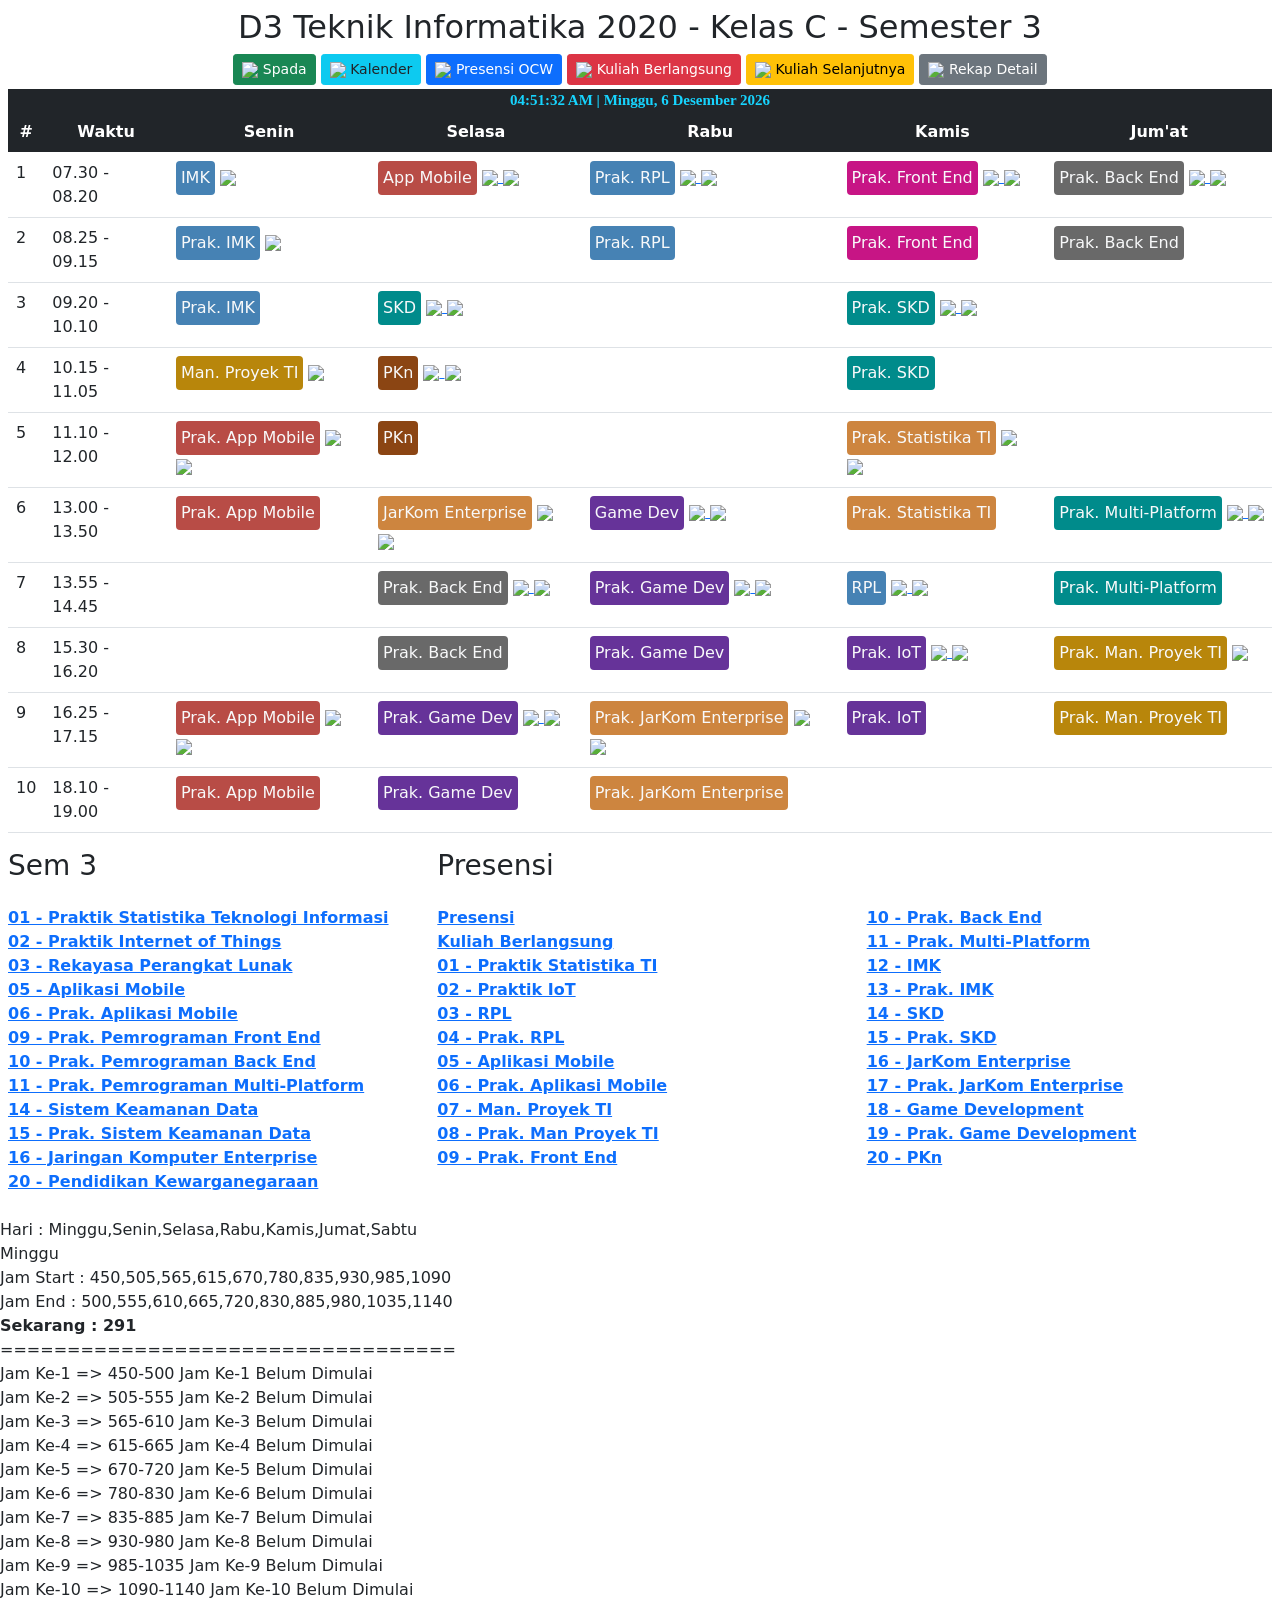
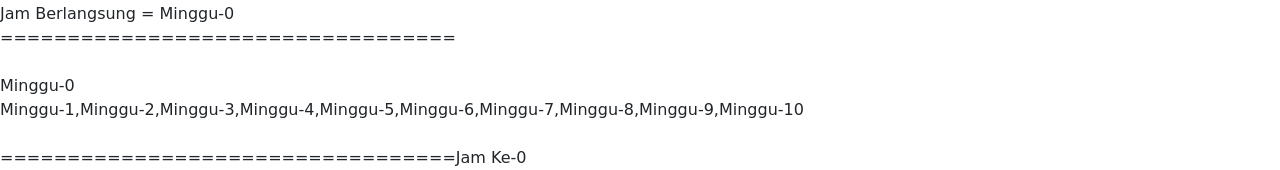
==== index.html @ d9dab928 "Mengubah nama file menjadi index.html" ====
<!DOCTYPE html>
<html lang="en">

<head>
    <meta charset="UTF-8">
    <meta http-equiv="X-UA-Compatible" content="IE=edge">
	<meta http-equiv="refresh" content="60" />
    <meta name="viewport" content="width=device-width, initial-scale=1.0">
    <title>D3 TIC 2020 | Sem 3</title>
    <link rel="stylesheet" href="https://cdn.jsdelivr.net/npm/bootstrap-icons@1.5.0/font/bootstrap-icons.css">
    <link rel="icon" type="image/png" href="https://img.icons8.com/cute-clipart/250/000000/edit.png">
    <link href='https://fonts.googleapis.com/css?family=Obitron' rel='stylesheet'>
    <style>
        body {
            font-family: 'Poppins';
            font-size: 22px;
        }
    </style>
</head>

<body>
    <div class="p-lg-2">
        <center>
            <h2>D3 Teknik Informatika 2020 - Kelas C - Semester 3</h2>
            <a class="btn btn-success btn-sm" href="https://spada.uns.ac.id/my/" target="_blank">
                <img src="https://img.icons8.com/ultraviolet/20/000000/courses.png" /> Spada</a>
            <a class="btn btn-info btn-sm text-dark" href="https://spada.uns.ac.id/calendar/view.php?view=month"
                target="_blank"><img src="https://img.icons8.com/ultraviolet/20/000000/courses.png" /> Kalender</a>
            <a class="btn btn-primary btn-sm" href="https://ocw.uns.ac.id/presensi-online-mahasiswa/index"
                target="_blank"><img src="https://img.icons8.com/office/20/000000/present.png" /> Presensi OCW</a>
            <a class="btn btn-danger btn-sm" href="https://ocw.uns.ac.id/presensi-online-mahasiswa/kuliah-berlangsung"
                target="_blank"><img src="https://img.icons8.com/office/20/000000/present.png" /> Kuliah Berlangsung</a>
            <a class="btn btn-warning btn-sm" href="https://ocw.uns.ac.id/presensi-online-mahasiswa/kuliah-selanjutnya"
                target="_blank"><img src="https://img.icons8.com/office/20/000000/present.png" /> Kuliah Selanjutnya</a>
            <a class="btn btn-secondary btn-sm" href="https://ocw.uns.ac.id/presensi-online-mahasiswa/statistik-detail"
                target="_blank"><img src="https://img.icons8.com/office/20/000000/present.png" /> Rekap Detail</a>
            <br>
            <!-- <a class="btn btn-outline"><img src="https://img.icons8.com/office/30/000000/present.png" /> Presensi</a>
            <a class="btn btn-outline"><img src="https://img.icons8.com/ultraviolet/30/000000/courses.png" /> Spada</a> -->
        </center>
        <script language="JavaScript">
            var tanggallengkap = new String();
            var namahari = ("Minggu Senin Selasa Rabu Kamis Jumat Sabtu");
            namahari = namahari.split(" ");
            var namabulan = ("Januari Februari Maret April Mei Juni Juli Agustus September Oktober November Desember");
            namabulan = namabulan.split(" ");
            var tgl = new Date();
            var hari = tgl.getDay();
            var tanggal = tgl.getDate();
            var bulan = tgl.getMonth();
            var tahun = tgl.getFullYear();
            tanggallengkap = "  |   " + namahari[hari] + ", " + tanggal + " " + namabulan[bulan] + " " + tahun;
        </script>
        <div class="text-center mt-1 clock" style="background-color:#212529">
            <div id="MyClockDisplay" class="clock d-inline-flex" style="font-family: Obitron ;" onload="showTime()">
            </div>
            <a style="font-family: Obitron;">
                <script language='JavaScript'>document.write(tanggallengkap);</script>
            </a>
        </div>
        <style>
            .clock {
                color: #17D4FE;
                font-size: 15px;
                font-weight: bold;
                font-family: Orbitron;
            }
        </style>

        <script language="JavaScript">
            function showTime() {
                var date = new Date();
                var h = date.getHours(); // 0 - 23
                var m = date.getMinutes(); // 0 - 59
                var s = date.getSeconds(); // 0 - 59
                var session = "AM";

                if (h > 12) {
                    // h = h - 12;
                    session = "PM";
                }

                if (h == 0) {
                    h = 12;
                }


                h = (h < 10) ? "0" + h : h;
                m = (m < 10) ? "0" + m : m;
                s = (s < 10) ? "0" + s : s;

                var time = h + ":" + m + ":" + s + " " + session;
                document.getElementById("MyClockDisplay").innerText = time;
                document.getElementById("MyClockDisplay").textContent = time;

                setTimeout(showTime, 1000);

            }

            showTime();
        </script>
        <table class="table table-md table-hover">
            <thead class="text-center table-dark">
                <tr>
                    <th>#</th>
                    <th>Waktu</th>
                    <th>Senin</th>
                    <th>Selasa</th>
                    <th>Rabu</th>
                    <th>Kamis</th>
                    <th>Jum'at</th>
                </tr>
            </thead>

            <tbody style="width: auto;">
                <tr>
                    <td>1</td>
                    <td>07.30 - 08.20</td>
                    <td id="Senin-1"><a
                            href="file:///D:/A%20-%20Kuliah%20Daring%20Semester%203/12%20-%20Interaksi%20Manusia%20dan%20Komputer/"
                            class="btn rounded text-light p-1" style="background: steelblue">IMK</a>
                        <a href="https://ocw.uns.ac.id/presensi-online-mahasiswa/view-mbkm?mk=T1RjNE1qaz0%3D&dosen=V1ZWRU1EQTA%3D&kelas=UXc9PQ%3D%3D"
                            target="_blank"><img src="https://img.icons8.com/office/25/000000/present.png" />
                        </a>
                        <!-- <a href="" target="_blank"> <img src="https://img.icons8.com/ultraviolet/25/000000/courses.png" />
                        </a> -->
                    </td>
                    <td id="Selasa-1"><a
                            href="file:///D:/A%20-%20Kuliah%20Daring%20Semester%203/05%20-%20Aplikasi%20Mobile/"
                            class="btn  rounded text-light p-1" style="background: #b84c46">App Mobile</a>
                        <a href="https://ocw.uns.ac.id/presensi-online-mahasiswa/view-mbkm?mk=T1RjNE1qST0%3D&dosen=VFZWSU1ETTM%3D&kelas=UXc9PQ%3D%3D"
                            target="_blank"><img src="https://img.icons8.com/office/25/000000/present.png" />
                        </a>
                        <a href="https://spada.uns.ac.id/course/view.php?id=324" target="_blank" target="_blank"> <img
                                src="https://img.icons8.com/ultraviolet/25/000000/courses.png" />
                        </a>
                    </td>
                    <td id="Rabu-1"><a
                            href="file:///D:/A%20-%20Kuliah%20Daring%20Semester%203/04%20-%20Prak.%20Rekayasa%20Perangkat%20Lunak/"
                            class="btn  rounded text-light p-1" style="background: steelblue">Prak. RPL</a>
                        <a href="https://ocw.uns.ac.id/presensi-online-mahasiswa/view?mk=TWpFeE5EVXhOREV3TWpVPQ%3D%3D&kelas=UXc9PQ%3D%3D&prodi=VFRBMU1RPT0%3D&dosen=VGtGT01EQTU%3D"
                            target="_blank"><img src="https://img.icons8.com/office/25/000000/present.png" />
                        </a>
                        <a href="https://spada.uns.ac.id/course/view.php?id=12876" target="_blank"> <img
                                src="https://img.icons8.com/ultraviolet/25/000000/courses.png" />
                        </a>
                    </td>
                    <td id="Kamis-1"><a
                            href="file:///D:/A%20-%20Kuliah%20Daring%20Semester%203/09%20-%20Prak.%20Pemrograman%20Front%20End/"
                            class="btn  rounded text-light p-1" style="background: mediumvioletred">Prak. Front
                            End</a>
                        <a href="https://ocw.uns.ac.id/presensi-online-mahasiswa/view-mbkm?mk=T1RjNE1qWT0%3D&dosen=UVVkVk1ESXk%3D&kelas=UXc9PQ%3D%3D"
                            target="_blank"><img src="https://img.icons8.com/office/25/000000/present.png" />
                        </a>
                        <a href="https://spada.uns.ac.id/course/view.php?id=12757" target="_blank"> <img
                                src="https://img.icons8.com/ultraviolet/25/000000/courses.png" />
                        </a>

                    </td>
                    <td id="Jumat-1"><a
                            href="file:///D:/A%20-%20Kuliah%20Daring%20Semester%203/10%20-%20Prak.%20Pemrograman%20Back%20End/"
                            class="btn  rounded text-light p-1" style="background: dimgray">Prak. Back End</a>
                        <a href="https://ocw.uns.ac.id/presensi-online-mahasiswa/view-mbkm?mk=T1RjNE1qYz0%3D&dosen=UVVkVk1ESXk%3D&kelas=UXc9PQ%3D%3D"
                            target="_blank"><img src="https://img.icons8.com/office/25/000000/present.png" />
                        </a>
                        <a href="https://spada.uns.ac.id/course/view.php?id=4842" target="_blank"> <img
                                src="https://img.icons8.com/ultraviolet/25/000000/courses.png" />
                        </a>

                    </td>
                </tr>
                <tr>
                    <td>2</td>
                    <td>08.25 - 09.15</td>
                    <td id="Senin-2"><a
                            href="file:///D:/A%20-%20Kuliah%20Daring%20Semester%203/12%20-%20Interaksi%20Manusia%20dan%20Komputer/"
                            class="btn  rounded text-light p-1" style="background: steelblue">Prak. IMK</a>
                        <a href="https://ocw.uns.ac.id/presensi-online-mahasiswa/view-mbkm?mk=T1RjNE16QT0%3D&dosen=V1ZWRU1EQTA%3D&kelas=UXc9PQ%3D%3D"
                            target="_blank"><img src="https://img.icons8.com/office/25/000000/present.png" />
                        </a>
                        <!-- <a href="" target="_blank"> <img src="https://img.icons8.com/ultraviolet/25/000000/courses.png" />
                        </a> -->
                    </td>
                    <td id="Selasa-2"></td>
                    <td id="Rabu-2"><a
                            href="file:///D:/A%20-%20Kuliah%20Daring%20Semester%203/04%20-%20Prak.%20Rekayasa%20Perangkat%20Lunak/"
                            class="btn  rounded text-light p-1" style="background: steelblue">Prak. RPL</a>
                        <!-- <a href="https://ocw.uns.ac.id/presensi-online-mahasiswa/view?mk=TWpFeE5EVXhOREV3TWpVPQ%3D%3D&kelas=UXc9PQ%3D%3D&prodi=VFRBMU1RPT0%3D&dosen=VGtGT01EQTU%3D"><img src="https://img.icons8.com/office/25/000000/present.png" />
                        </a>
                        <a href="https://spada.uns.ac.id/course/view.php?id=12876" target="_blank"> <img src="https://img.icons8.com/ultraviolet/25/000000/courses.png" />
                        </a> -->
                    </td>
                    <td id="Kamis-2"><a class="btn  rounded text-light p-1" style="background: mediumvioletred">Prak.
                            Front
                            End</a>
                        <!-- <a href="https://ocw.uns.ac.id/presensi-online-mahasiswa/view-mbkm?mk=T1RjNE1qWT0%3D&dosen=UVVkVk1ESXk%3D&kelas=UXc9PQ%3D%3D" target="_blank"><img src="https://img.icons8.com/office/25/000000/present.png" />
                        </a>
                        <a href="https://spada.uns.ac.id/course/view.php?id=12757" target="_blank"> <img src="https://img.icons8.com/ultraviolet/25/000000/courses.png" />
                        </a> -->
                    </td>
                    <td id="Jumat-2"><a
                            href="file:///D:/A%20-%20Kuliah%20Daring%20Semester%203/10%20-%20Prak.%20Pemrograman%20Back%20End/"
                            class="btn  rounded text-light p-1" style="background: dimgray">Prak. Back End</a>
                        <!-- <a href="https://ocw.uns.ac.id/presensi-online-mahasiswa/view-mbkm?mk=T1RjNE1qYz0%3D&dosen=UVVkVk1ESXk%3D&kelas=UXc9PQ%3D%3D" target="_blank"><img src="https://img.icons8.com/office/25/000000/present.png" />
                        </a>
                        <a href="https://spada.uns.ac.id/course/view.php?id=4842" target="_blank"> <img src="https://img.icons8.com/ultraviolet/25/000000/courses.png" />
                        </a> -->
                    </td>
                </tr>
                <tr>
                    <td>3</td>
                    <td>09.20 - 10.10</td>
                    <td id="Senin-3"><a class="btn  rounded text-light p-1" style="background: steelblue">Prak. IMK</a>
                        <!-- <a href=""><img src="https://img.icons8.com/office/25/000000/present.png" />
                        </a> -->
                        <!-- <a href="" target="_blank"> <img src="https://img.icons8.com/ultraviolet/25/000000/courses.png" />
                        </a> -->
                    </td>
                    <td id="Selasa-3"><a
                            href="file:///D:/A%20-%20Kuliah%20Daring%20Semester%203/14%20-%20Sistem%20Keamanan%20Data/"
                            class="btn  rounded text-light p-1" style="background: darkcyan">SKD</a>
                        <a href="https://ocw.uns.ac.id/presensi-online-mahasiswa/view-mbkm?mk=T1RjNE16RT0%3D&dosen=VGxWU01ESTU%3D&kelas=UXc9PQ%3D%3D"
                            target="_blank"><img src="https://img.icons8.com/office/25/000000/present.png" />
                        </a>
                        <a href="https://spada.uns.ac.id/course/view.php?id=12777" target="_blank"> <img
                                src="https://img.icons8.com/ultraviolet/25/000000/courses.png" />
                        </a>
                    </td>
                    <td id="Rabu-3"></td>
                    <td id="Kamis-3"><a
                            href="file:///D:/A%20-%20Kuliah%20Daring%20Semester%203/15%20-%20Prak.%20Sistem%20Keamanan%20Data/"
                            class="btn  rounded text-light p-1" style="background: darkcyan">Prak. SKD</a>
                        <a href="https://ocw.uns.ac.id/presensi-online-mahasiswa/view-mbkm?mk=T1RjNE16ST0%3D&dosen=VGxWU01ESTU%3D&kelas=UXc9PQ%3D%3D"
                            target="_blank"><img src="https://img.icons8.com/office/25/000000/present.png" />
                        </a>
                        <a href="https://spada.uns.ac.id/course/view.php?id=12804" target="_blank"> <img
                                src="https://img.icons8.com/ultraviolet/25/000000/courses.png" />
                        </a>
                    </td>
                    <td id="Jumat-3"></td>
                </tr>
                <tr>
                    <td>4</td>
                    <td>10.15 - 11.05</td>
                    <td id="Senin-4"><a
                            href="file:///D:/A%20-%20Kuliah%20Daring%20Semester%203/07%20-%20Manajemen%20Proyek%20Teknologi/"
                            class="btn  rounded text-light p-1" style="background: darkgoldenrod">Man. Proyek
                            TI</a>
                        <a href="https://ocw.uns.ac.id/presensi-online-mahasiswa/view-mbkm?mk=T1RjNE1qUT0%3D&dosen=UWtWU01EQXg%3D&kelas=UXc9PQ%3D%3D"
                            target="_blank"><img src="https://img.icons8.com/office/25/000000/present.png" />
                        </a>
                        <!-- <a href="" target="_blank"> <img src="https://img.icons8.com/ultraviolet/25/000000/courses.png" />
                        </a> -->
                    </td>
                    <td id="Selasa-4"><a
                            href="file:///D:/A%20-%20Kuliah%20Daring%20Semester%203/20%20-%20Pendidikan%20Kewarganegaraan/"
                            class="btn  rounded text-light p-1" style="background: saddlebrown">PKn</a>
                        <a href="https://ocw.uns.ac.id/presensi-online-mahasiswa/view-mbkm?mk=T1RjM056az0%3D&dosen=VkZKSk1EQXo%3D&kelas=UXc9PQ%3D%3D"
                            target="_blank"><img src="https://img.icons8.com/office/25/000000/present.png" />
                        </a>
                        <a href="https://spada.uns.ac.id/course/view.php?id=13093" target="_blank"> <img
                                src="https://img.icons8.com/ultraviolet/25/000000/courses.png" />
                        </a>
                    </td>
                    <td id="Rabu-4"></td>
                    <td id="Kamis-4"><a
                            href="file:///D:/A%20-%20Kuliah%20Daring%20Semester%203/15%20-%20Prak.%20Sistem%20Keamanan%20Data/"
                            class="btn  rounded text-light p-1" style="background: darkcyan">Prak. SKD</a>
                        <!-- <a href="https://ocw.uns.ac.id/presensi-online-mahasiswa/view-mbkm?mk=T1RjNE16ST0%3D&dosen=VGxWU01ESTU%3D&kelas=UXc9PQ%3D%3D" target="_blank"><img src="https://img.icons8.com/office/25/000000/present.png" />
                        </a>
                        <a href="https://spada.uns.ac.id/course/view.php?id=12804" target="_blank"> <img src="https://img.icons8.com/ultraviolet/25/000000/courses.png" />
                        </a> -->
                    </td>
                    <td id="Jumat-4"></td>
                </tr>
                <tr>
                    <td>5</td>
                    <td>11.10 - 12.00</td>
                    <td id="Senin-5"><a
                            href="file:///D:/A%20-%20Kuliah%20Daring%20Semester%203/05%20-%20Aplikasi%20Mobile/"
                            class="btn  rounded text-light p-1" style="background: #b84c46">Prak. App Mobile</a>
                        <a href="https://ocw.uns.ac.id/presensi-online-mahasiswa/view-mbkm?mk=T1RjNE1qTT0%3D&dosen=VFZWSU1ETTM%3D&kelas=UXc9PQ%3D%3D"
                            target="_blank"><img src="https://img.icons8.com/office/25/000000/present.png" />
                        </a>
                        <a href="https://spada.uns.ac.id/course/view.php?id=325" target="_blank"> <img
                                src="https://img.icons8.com/ultraviolet/25/000000/courses.png" />
                        </a>
                    </td>
                    <td id="Selasa-5"><a
                            href="file:///D:/A%20-%20Kuliah%20Daring%20Semester%203/20%20-%20Pendidikan%20Kewarganegaraan/"
                            class="btn  rounded text-light p-1" style="background: saddlebrown">PKn</a>
                        <!-- <a href="https://ocw.uns.ac.id/presensi-online-mahasiswa/view-mbkm?mk=T1RjM056az0%3D&dosen=VkZKSk1EQXo%3D&kelas=UXc9PQ%3D%3D" target="_blank"><img src="https://img.icons8.com/office/25/000000/present.png" />
                        </a>
                        <a href="https://spada.uns.ac.id/course/view.php?id=13093" target="_blank"> <img src="https://img.icons8.com/ultraviolet/25/000000/courses.png" />
                        </a> -->
                    </td>
                    <td id="Rabu-5"></td>
                    <td id="Kamis-5"><a
                            href="file:///D:/A%20-%20Kuliah%20Daring%20Semester%203/01%20-%20Praktik%20Statistika%20Teknologi%20Informasi/"
                            class="btn  rounded text-light p-1" style="background: peru">Prak. Statistika TI</a>
                        <a href="https://ocw.uns.ac.id/presensi-online-mahasiswa/view?mk=TWpFeE5EVXhOREV3TWpJPQ%3D%3D&kelas=UXc9PQ%3D%3D&prodi=VFRBMU1RPT0%3D&dosen=U0VGU01ESTI%3D"
                            target="_blank"><img src="https://img.icons8.com/office/25/000000/present.png" />
                        </a>
                        <a href="https://spada.uns.ac.id/course/view.php?id=13196" target="_blank"> <img
                                src="https://img.icons8.com/ultraviolet/25/000000/courses.png" />
                        </a>
                    </td>
                    <td id="Jumat-5"></td>
                </tr>
                <tr>
                    <td>6</td>
                    <td>13.00 - 13.50</td>
                    <td id="Senin-6"><a class="btn  rounded text-light p-1" style="background: #b84c46">Prak. App
                            Mobile</a>
                        <!-- <a href="https://ocw.uns.ac.id/presensi-online-mahasiswa/view-mbkm?mk=T1RjNE1qST0%3D&dosen=VFZWSU1ETTM%3D&kelas=UXc9PQ%3D%3D" target="_blank"><img src="https://img.icons8.com/office/25/000000/present.png" />
                        </a>
                        <a href="https://spada.uns.ac.id/course/view.php?id=325" target="_blank"> <img src="https://img.icons8.com/ultraviolet/25/000000/courses.png" />
                        </a> -->
                    </td>
                    <td id="Selasa-6"><a
                            href="file:///D:/A%20-%20Kuliah%20Daring%20Semester%203/16%20-%20Jaringan%20Komputer%20Enterprise/"
                            class="btn  rounded text-light p-1" style="background: peru">JarKom Enterprise</a>
                        <a href="https://ocw.uns.ac.id/presensi-online-mahasiswa/view-mbkm?mk=T1RjNE16TT0%3D&dosen=VWxWRU1EQXk%3D&kelas=UXc9PQ%3D%3D"
                            target="_blank"><img src="https://img.icons8.com/office/25/000000/present.png" />
                        </a>
                        <a href="https://spada.uns.ac.id/course/view.php?id=12891" target="_blank"> <img
                                src="https://img.icons8.com/ultraviolet/25/000000/courses.png" />
                        </a>
                    </td>
                    <td id="Rabu-6"><a
                            href="file:///D:/A%20-%20Kuliah%20Daring%20Semester%203/18%20-%20Game%20Development/"
                            class="btn  rounded text-light p-1" style="background: rebeccapurple">Game Dev</a>
                        <a href="https://ocw.uns.ac.id/presensi-online-mahasiswa/view-mbkm?mk=T1RjNE16VT0%3D&dosen=VkVGVk1EQTA%3D&kelas=UXc9PQ%3D%3D"
                            target="_blank"><img src="https://img.icons8.com/office/25/000000/present.png" />
                        </a>
                        <a href="https://spada.uns.ac.id/course/view.php?id=13354" target="_blank"> <img
                                src="https://img.icons8.com/ultraviolet/25/000000/courses.png" />
                        </a>

                    </td>
                    <td id="Kamis-6"><a
                            href="file:///D:/A%20-%20Kuliah%20Daring%20Semester%203/01%20-%20Praktik%20Statistika%20Teknologi%20Informasi/"
                            class="btn  rounded text-light p-1" style="background: peru">Prak. Statistika TI</a>
                        <!-- <a href="https://ocw.uns.ac.id/presensi-online-mahasiswa/view?mk=TWpFeE5EVXhOREV3TWpJPQ%3D%3D&kelas=UXc9PQ%3D%3D&prodi=VFRBMU1RPT0%3D&dosen=U0VGU01ESTI%3D"><img src="https://img.icons8.com/office/25/000000/present.png" />
                        </a>
                        <a href="https://spada.uns.ac.id/course/view.php?id=13196" target="_blank"> <img src="https://img.icons8.com/ultraviolet/25/000000/courses.png" />
                        </a> -->
                    </td>
                    <td id="Jumat-6"><a
                            href="file:///D:/A%20-%20Kuliah%20Daring%20Semester%203/11%20-%20Prak.%20Pemrograman%20Multi-Platform/"
                            class="btn  rounded text-light p-1" style="background: darkcyan">Prak.
                            Multi-Platform</a>
                        <a href="https://ocw.uns.ac.id/presensi-online-mahasiswa/view-mbkm?mk=T1RjNE1qZz0%3D&dosen=VTBGSU1EQXk%3D&kelas=UXc9PQ%3D%3D"
                            target="_blank"><img src="https://img.icons8.com/office/25/000000/present.png" />
                        </a>
                        <a href="https://spada.uns.ac.id/course/view.php?id=13275" target="_blank"> <img
                                src="https://img.icons8.com/ultraviolet/25/000000/courses.png" />
                        </a>
                    </td>
                </tr>
                <tr>
                    <td>7</td>
                    <td>13.55 - 14.45</td>
                    <td id="Senin-7"></td>
                    <td id="Selasa-7"><a
                            href="file:///D:/A%20-%20Kuliah%20Daring%20Semester%203/10%20-%20Prak.%20Pemrograman%20Back%20End/"
                            class="btn  rounded text-light p-1" style="background: dimgray">Prak. Back End</a>
                        <a href="https://ocw.uns.ac.id/presensi-online-mahasiswa/view-mbkm?mk=T1RjNE1qYz0%3D&dosen=UVVkVk1ESXk%3D&kelas=UXc9PQ%3D%3D"
                            target="_blank"><img src="https://img.icons8.com/office/25/000000/present.png" />
                        </a>
                        <a href="https://spada.uns.ac.id/course/view.php?id=4842" target="_blank"> <img
                                src="https://img.icons8.com/ultraviolet/25/000000/courses.png" />
                        </a>
                    </td>
                    <td id="Rabu-7"><a
                            href="file:///D:/A%20-%20Kuliah%20Daring%20Semester%203/18%20-%20Game%20Development/"
                            class="btn  rounded text-light p-1" style="background: rebeccapurple">Prak. Game
                            Dev</a>
                        <a href="https://ocw.uns.ac.id/presensi-online-mahasiswa/view-mbkm?mk=T1RjNE16WT0%3D&dosen=VkVGVk1EQTA%3D&kelas=UXc9PQ%3D%3D"
                            target="_blank"><img src="https://img.icons8.com/office/25/000000/present.png" />
                        </a>
                        <a href="https://spada.uns.ac.id/course/view.php?id=13355" target="_blank"> <img
                                src="https://img.icons8.com/ultraviolet/25/000000/courses.png" />
                        </a>
                    </td>
                    <td id="Kamis-7"><a
                            href="file:///D:/A%20-%20Kuliah%20Daring%20Semester%203/03%20-%20Rekayasa%20Perangkat%20Lunak/"
                            class="btn  rounded text-light p-1" style="background: steelblue">RPL</a>
                        <a href="https://ocw.uns.ac.id/presensi-online-mahasiswa/view-mbkm?mk=T1RjNE1qQT0%3D&dosen=VGtGT01EQTU%3D&kelas=UXc9PQ%3D%3D"
                            target="_blank"><img src="https://img.icons8.com/office/25/000000/present.png" />
                        </a>
                        <a href="https://spada.uns.ac.id/course/view.php?id=12876" target="_blank"> <img
                                src="https://img.icons8.com/ultraviolet/25/000000/courses.png" />
                        </a>

                    </td>
                    <td id="Jumat-7"><a
                            href="file:///D:/A%20-%20Kuliah%20Daring%20Semester%203/11%20-%20Prak.%20Pemrograman%20Multi-Platform/"
                            class="btn  rounded text-light p-1" style="background: darkcyan">Prak.
                            Multi-Platform</a>
                        <!-- <a href="https://ocw.uns.ac.id/presensi-online-mahasiswa/view-mbkm?mk=T1RjNE1qZz0%3D&dosen=VTBGSU1EQXk%3D&kelas=UXc9PQ%3D%3D" target="_blank"><img src="https://img.icons8.com/office/25/000000/present.png" />
                        </a> -->
                        <!-- <a href="" target="_blank"> <img src="https://img.icons8.com/ultraviolet/25/000000/courses.png" />
                        </a> -->
                    </td>
                </tr>
                <tr>
                    <td>8</td>
                    <td>15.30 - 16.20</td>
                    <td id="Senin-8"></td>
                    <td id="Selasa-8"><a
                            href="file:///D:/A%20-%20Kuliah%20Daring%20Semester%203/10%20-%20Prak.%20Pemrograman%20Back%20End/"
                            class="btn  rounded text-light p-1" style="background: dimgray">Prak. Back End</a>
                        <!-- <a href="https://ocw.uns.ac.id/presensi-online-mahasiswa/view-mbkm?mk=T1RjNE1qYz0%3D&dosen=UVVkVk1ESXk%3D&kelas=UXc9PQ%3D%3D" target="_blank"><img src="https://img.icons8.com/office/25/000000/present.png" />
                        </a>
                        <a href="https://spada.uns.ac.id/course/view.php?id=4842" target="_blank"> <img src="https://img.icons8.com/ultraviolet/25/000000/courses.png" />
                        </a> -->
                    </td>
                    <td id="Rabu-8"><a
                            href="file:///D:/A%20-%20Kuliah%20Daring%20Semester%203/18%20-%20Game%20Development/"
                            class="btn  rounded text-light p-1" style="background: rebeccapurple">Prak. Game
                            Dev</a>
                        <!-- <a href="https://ocw.uns.ac.id/presensi-online-mahasiswa/view-mbkm?mk=T1RjNE16WT0%3D&dosen=VkVGVk1EQTA%3D&kelas=UXc9PQ%3D%3D" target="_blank"><img src="https://img.icons8.com/office/25/000000/present.png" />
                        </a> -->
                        <!-- <a href="" target="_blank"> <img src="https://img.icons8.com/ultraviolet/25/000000/courses.png" />
                        </a> -->
                    </td>
                    <td id="Kamis-8"><a
                            href="file:///D:/A%20-%20Kuliah%20Daring%20Semester%203/02%20-%20Praktik%20Internet%20of%20Things/"
                            class="btn rounded text-light p-1" style="background: rebeccapurple">Prak. IoT</a>
                        <a href="https://ocw.uns.ac.id/presensi-online-mahasiswa/view-mbkm?mk=T1RjNE1Uaz0%3D&dosen=VGtGT01EQTU%3D&kelas=UXc9PQ%3D%3D"
                            target="_blank"><img src="https://img.icons8.com/office/25/000000/present.png" />
                        </a>
                        <a href="https://spada.uns.ac.id/course/view.php?id=12610" target="_blank"> <img
                                src="https://img.icons8.com/ultraviolet/25/000000/courses.png" />
                        </a>
                    </td>
                    <td id="Jumat-8"><a
                            href="file:///D:/A%20-%20Kuliah%20Daring%20Semester%203/08%20-%20Prak.%20Manajemen%20Proyek%20Teknologi/"
                            class="btn  rounded text-light p-1" style="background: darkgoldenrod">Prak. Man.
                            Proyek
                            TI</a>
                        <a href="https://ocw.uns.ac.id/presensi-online-mahasiswa/view-mbkm?mk=T1RjNE1qVT0%3D&dosen=UWtWU01EQXg%3D&kelas=UXc9PQ%3D%3D"
                            target="_blank"><img src="https://img.icons8.com/office/25/000000/present.png" />
                        </a>
                        <!-- <a href="" target="_blank"> <img src="https://img.icons8.com/ultraviolet/25/000000/courses.png" />
                        </a> -->
                    </td>
                </tr>
                <tr>
                    <td>9</td>
                    <td>16.25 - 17.15</td>
                    <td id="Senin-9"><a
                            href="file:///D:/A%20-%20Kuliah%20Daring%20Semester%203/05%20-%20Aplikasi%20Mobile/"
                            class="btn  rounded text-light p-1" style="background: #b84c46">Prak. App Mobile</a>
                        <a href="https://ocw.uns.ac.id/presensi-online-mahasiswa/view-mbkm?mk=T1RjNE1qTT0%3D&dosen=VFZWSU1ETTM%3D&kelas=UXc9PQ%3D%3D"
                            target="_blank"><img src="https://img.icons8.com/office/25/000000/present.png" />
                        </a>
                        <a href="https://spada.uns.ac.id/course/view.php?id=325" target="_blank"> <img
                                src="https://img.icons8.com/ultraviolet/25/000000/courses.png" />
                        </a>
                    </td>
                    <td id="Selasa-9"><a
                            href="file:///D:/A%20-%20Kuliah%20Daring%20Semester%203/18%20-%20Game%20Development/"
                            class="btn  rounded text-light p-1" style="background: rebeccapurple">Prak. Game
                            Dev</a>
                        <a href="https://ocw.uns.ac.id/presensi-online-mahasiswa/view-mbkm?mk=T1RjNE16WT0%3D&dosen=VkVGVk1EQTA%3D&kelas=UXc9PQ%3D%3D"
                            target="_blank"><img src="https://img.icons8.com/office/25/000000/present.png" />
                        </a>
                        <a href="https://spada.uns.ac.id/course/view.php?id=13355" target="_blank"> <img
                                src="https://img.icons8.com/ultraviolet/25/000000/courses.png" />
                        </a>
                    </td>
                    <td id="Rabu-9"><a
                            href="file:///D:/A%20-%20Kuliah%20Daring%20Semester%203/16%20-%20Jaringan%20Komputer%20Enterprise/"
                            class="btn  rounded text-light p-1" style="background: peru">Prak. JarKom
                            Enterprise</a>
                        <a href="https://ocw.uns.ac.id/presensi-online-mahasiswa/view-mbkm?mk=T1RjNE16UT0%3D&dosen=VWxWRU1EQXk%3D&kelas=UXc9PQ%3D%3D"
                            target="_blank"><img src="https://img.icons8.com/office/25/000000/present.png" />
                        </a>
                        <a href="https://spada.uns.ac.id/course/view.php?id=12891" target="_blank"> <img
                                src="https://img.icons8.com/ultraviolet/25/000000/courses.png" />
                        </a>
                    </td>
                    <td id="Kamis-9"><a
                            href="file:///D:/A%20-%20Kuliah%20Daring%20Semester%203/02%20-%20Praktik%20Internet%20of%20Things/"
                            class="btn  rounded text-light p-1" style="background: rebeccapurple">Prak. IoT</a>
                        <!-- <a href="https://ocw.uns.ac.id/presensi-online-mahasiswa/view-mbkm?mk=T1RjNE1Uaz0%3D&dosen=VGtGT01EQTU%3D&kelas=UXc9PQ%3D%3D" target="_blank"><img src="https://img.icons8.com/office/25/000000/present.png" />
                        </a>
                        <a href="https://spada.uns.ac.id/course/view.php?id=12610" target="_blank"> <img src="https://img.icons8.com/ultraviolet/25/000000/courses.png" />
                        </a> -->
                    </td>
                    <td id="Jumat-9"><a
                            href="file:///D:/A%20-%20Kuliah%20Daring%20Semester%203/08%20-%20Prak.%20Manajemen%20Proyek%20Teknologi/"
                            class="btn  rounded text-light p-1" style="background: darkgoldenrod">Prak. Man.
                            Proyek
                            TI</a>
                        <!-- <a href="https://ocw.uns.ac.id/presensi-online-mahasiswa/view-mbkm?mk=T1RjNE1qVT0%3D&dosen=UWtWU01EQXg%3D&kelas=UXc9PQ%3D%3D" target="_blank"><img src="https://img.icons8.com/office/25/000000/present.png" />
                        </a> -->
                        <!-- <a href="" target="_blank"> <img src="https://img.icons8.com/ultraviolet/25/000000/courses.png" />
                        </a> -->
                    </td>
                </tr>
                <tr>
                    <td>10</td>
                    <td>18.10 - 19.00</td>
                    <td id="Senin-10"><a
                            href="file:///D:/A%20-%20Kuliah%20Daring%20Semester%203/05%20-%20Aplikasi%20Mobile/"
                            class="btn  rounded text-light p-1" style="background: #b84c46">Prak. App Mobile</a>
                        <!-- <a href="https://ocw.uns.ac.id/presensi-online-mahasiswa/view-mbkm?mk=T1RjNE1qST0%3D&dosen=VFZWSU1ETTM%3D&kelas=UXc9PQ%3D%3D" target="_blank"><img src="https://img.icons8.com/office/25/000000/present.png" />
                        </a>
                        <a href="https://spada.uns.ac.id/course/view.php?id=325" target="_blank"> <img src="https://img.icons8.com/ultraviolet/25/000000/courses.png" />
                        </a> -->
                    </td>
                    <td id="Selasa-10"><a
                            href="file:///D:/A%20-%20Kuliah%20Daring%20Semester%203/18%20-%20Game%20Development/"
                            class="btn  rounded text-light p-1" style="background: rebeccapurple">Prak. Game
                            Dev</a>
                        <!-- <a href="https://ocw.uns.ac.id/presensi-online-mahasiswa/view-mbkm?mk=T1RjNE16WT0%3D&dosen=VkVGVk1EQTA%3D&kelas=UXc9PQ%3D%3D" target="_blank"><img src="https://img.icons8.com/office/25/000000/present.png" />
                        </a> -->
                        <!-- <a href="" target="_blank"> <img src="https://img.icons8.com/ultraviolet/25/000000/courses.png" />
                        </a> -->
                    </td>
                    <td id="Rabu-10"><a
                            href="file:///D:/A%20-%20Kuliah%20Daring%20Semester%203/16%20-%20Jaringan%20Komputer%20Enterprise/"
                            class="btn  rounded text-light p-1" style="background: peru">Prak. JarKom
                            Enterprise</a>
                        <!-- <a href=""><img src="https://img.icons8.com/office/25/000000/present.png" />
                        </a> -->
                        <!-- <a href="" target="_blank"> <img src="https://img.icons8.com/ultraviolet/25/000000/courses.png" />
                        </a> -->
                    </td>
                    <td id="Kamis-10"></td>
                    <td id="Jumat-10"></td>
                </tr>

            </tbody>
        </table>
        <div class="row">
            <div class="col">
                <H3 ADD_DATE="1629855354" LAST_MODIFIED="1631111621">Sem 3</H3>
            </div>
            <div class="col">
                <H3 ADD_DATE="1631458852" LAST_MODIFIED="1631583628">Presensi</H3>
            </div>
            <div class="col"></div>
        </div>
        <div class="row">
            <div class="col">
                <DT>
                    <DL>
                        <p>
                            <DT><A HREF="https://spada.uns.ac.id/course/view.php?id=13196" ADD_DATE="1631111554"
                                    ICON="[data-uri]">01
                                    - Praktik Statistika Teknologi Informasi </A>
                            <DT><A HREF="https://spada.uns.ac.id/course/view.php?id=12610" ADD_DATE="1629968558"
                                    ICON="[data-uri]">02
                                    - Praktik Internet of Things</A>
                            <DT><A HREF="https://spada.uns.ac.id/course/view.php?id=12876" ADD_DATE="1629950742"
                                    ICON="[data-uri]">03
                                    - Rekayasa Perangkat Lunak</A>
                            <DT><A HREF="https://spada.uns.ac.id/course/view.php?id=324" ADD_DATE="1630977321"
                                    ICON="[data-uri]">05
                                    - Aplikasi Mobile</A>
                            <DT><A HREF="https://spada.uns.ac.id/course/view.php?id=325" ADD_DATE="1630977508"
                                    ICON="[data-uri]">06
                                    - Prak. Aplikasi Mobile</A>
                            <DT><A HREF="https://spada.uns.ac.id/course/view.php?id=12757" ADD_DATE="1629872409"
                                    ICON="[data-uri]">09
                                    - Prak. Pemrograman Front End</A>
                            <DT><A HREF="https://spada.uns.ac.id/course/view.php?id=4842" ADD_DATE="1629950784"
                                    ICON="[data-uri]">10
                                    - Prak. Pemrograman Back End</A>
                            <DT><A HREF="https://spada.uns.ac.id/course/view.php?id=13275" ADD_DATE="1630859263"
                                    ICON="[data-uri]">11
                                    - Prak. Pemrograman Multi-Platform</A>
                            <DT><A HREF="https://spada.uns.ac.id/course/view.php?id=12777" ADD_DATE="1629953005"
                                    ICON="[data-uri]">14
                                    - Sistem Keamanan Data</A>
                            <DT><A HREF="https://spada.uns.ac.id/course/view.php?id=12804" ADD_DATE="1629953000"
                                    ICON="[data-uri]">15
                                    - Prak. Sistem Keamanan Data</A>
                            <DT><A HREF="https://spada.uns.ac.id/course/view.php?id=12891" ADD_DATE="1630375938"
                                    ICON="[data-uri]">16
                                    - Jaringan Komputer Enterprise</A>
                            <DT><A HREF="https://spada.uns.ac.id/course/view.php?id=13093" ADD_DATE="1630385222"
                                    ICON="[data-uri]">20
                                    - Pendidikan Kewarganegaraan </A>
                    </DL>
                </DT>
            </div>
            <div class="col">
                <DT>
                    <DL>
                        <p>
                            <DT><A HREF="https://ocw.uns.ac.id/presensi-online-mahasiswa/index"
                                    ADD_DATE="1613559013">Presensi</A>
                            <DT><A HREF="https://ocw.uns.ac.id/presensi-online-mahasiswa/kuliah-berlangsung"
                                    ADD_DATE="1631581563">Kuliah Berlangsung</A>
                            <DT><A HREF="https://ocw.uns.ac.id/presensi-online-mahasiswa/view?mk=TWpFeE5EVXhOREV3TWpJPQ%3D%3D&kelas=UXc9PQ%3D%3D&prodi=VFRBMU1RPT0%3D&dosen=U0VGU01ESTI%3D"
                                    ADD_DATE="1631458905">01 - Praktik Statistika TI</A>
                            <DT><A HREF="https://ocw.uns.ac.id/presensi-online-mahasiswa/view-mbkm?mk=T1RjNE1Uaz0%3D&dosen=VGtGT01EQTU%3D&kelas=UXc9PQ%3D%3D"
                                    target="_blank" ADD_DATE="1631458917">02 - Praktik IoT</A>
                            <DT><A HREF="https://ocw.uns.ac.id/presensi-online-mahasiswa/view-mbkm?mk=T1RjNE1qQT0%3D&dosen=VGtGT01EQTU%3D&kelas=UXc9PQ%3D%3D"
                                    target="_blank" ADD_DATE="1631458925">03 - RPL</A>
                            <DT><A HREF="https://ocw.uns.ac.id/presensi-online-mahasiswa/view?mk=TWpFeE5EVXhOREV3TWpVPQ%3D%3D&kelas=UXc9PQ%3D%3D&prodi=VFRBMU1RPT0%3D&dosen=VGtGT01EQTU%3D"
                                    ADD_DATE="1631459417">04 - Prak. RPL</A>
                            <DT><A HREF="https://ocw.uns.ac.id/presensi-online-mahasiswa/view-mbkm?mk=T1RjNE1qST0%3D&dosen=VFZWSU1ETTM%3D&kelas=UXc9PQ%3D%3D"
                                    target="_blank" ADD_DATE="1631458977">05 - Aplikasi Mobile</A>
                            <DT><A HREF="https://ocw.uns.ac.id/presensi-online-mahasiswa/view-mbkm?mk=T1RjNE1qTT0%3D&dosen=VFZWSU1ETTM%3D&kelas=UXc9PQ%3D%3D"
                                    target="_blank" ADD_DATE="1631459058">06 - Prak. Aplikasi Mobile</A>
                            <DT><A HREF="https://ocw.uns.ac.id/presensi-online-mahasiswa/view-mbkm?mk=T1RjNE1qUT0%3D&dosen=UWtWU01EQXg%3D&kelas=UXc9PQ%3D%3D"
                                    target="_blank" ADD_DATE="1631458983">07 - Man. Proyek TI</A>
                            <DT><A HREF="https://ocw.uns.ac.id/presensi-online-mahasiswa/view-mbkm?mk=T1RjNE1qVT0%3D&dosen=UWtWU01EQXg%3D&kelas=UXc9PQ%3D%3D"
                                    target="_blank" ADD_DATE="1631458993">08 - Prak. Man Proyek TI</A>
                            <DT><A HREF="https://ocw.uns.ac.id/presensi-online-mahasiswa/view-mbkm?mk=T1RjNE1qWT0%3D&dosen=UVVkVk1ESXk%3D&kelas=UXc9PQ%3D%3D"
                                    target="_blank" ADD_DATE="1631459002">09 - Prak. Front End </A>
                    </DL>
                    <p>
                </DT>
            </div>
            <div class="col">
                <DT>
                    <DL>
                        <p>
                            <DT><A HREF="https://ocw.uns.ac.id/presensi-online-mahasiswa/view-mbkm?mk=T1RjNE1qYz0%3D&dosen=UVVkVk1ESXk%3D&kelas=UXc9PQ%3D%3D"
                                    target="_blank" ADD_DATE="1631459063">10 - Prak. Back End</A>
                            <DT><A HREF="https://ocw.uns.ac.id/presensi-online-mahasiswa/view-mbkm?mk=T1RjNE1qZz0%3D&dosen=VTBGSU1EQXk%3D&kelas=UXc9PQ%3D%3D"
                                    target="_blank" ADD_DATE="1631459008">11 - Prak. Multi-Platform</A>
                            <DT><A HREF="https://ocw.uns.ac.id/presensi-online-mahasiswa/view-mbkm?mk=T1RjNE1qaz0%3D&dosen=V1ZWRU1EQTA%3D&kelas=UXc9PQ%3D%3D"
                                    target="_blank" ADD_DATE="1631459020">12 - IMK</A>
                            <DT><A HREF="https://ocw.uns.ac.id/presensi-online-mahasiswa/view-mbkm?mk=T1RjNE16QT0%3D&dosen=V1ZWRU1EQTA%3D&kelas=UXc9PQ%3D%3D"
                                    target="_blank" ADD_DATE="1631459026">13 - Prak. IMK</A>
                            <DT><A HREF="https://ocw.uns.ac.id/presensi-online-mahasiswa/view-mbkm?mk=T1RjNE16RT0%3D&dosen=VGxWU01ESTU%3D&kelas=UXc9PQ%3D%3D"
                                    target="_blank" ADD_DATE="1631459032">14 - SKD</A>
                            <DT><A HREF="https://ocw.uns.ac.id/presensi-online-mahasiswa/view-mbkm?mk=T1RjNE16ST0%3D&dosen=VGxWU01ESTU%3D&kelas=UXc9PQ%3D%3D"
                                    target="_blank" ADD_DATE="1631459037">15 - Prak. SKD</A>
                            <DT><A HREF="https://ocw.uns.ac.id/presensi-online-mahasiswa/view-mbkm?mk=T1RjNE16TT0%3D&dosen=VWxWRU1EQXk%3D&kelas=UXc9PQ%3D%3D"
                                    target="_blank" ADD_DATE="1631459042">16 - JarKom Enterprise</A>
                            <DT><A HREF="https://ocw.uns.ac.id/presensi-online-mahasiswa/view-mbkm?mk=T1RjNE16UT0%3D&dosen=VWxWRU1EQXk%3D&kelas=UXc9PQ%3D%3D"
                                    target="_blank" ADD_DATE="1631459048">17 - Prak. JarKom Enterprise</A>
                            <DT><A HREF="https://ocw.uns.ac.id/presensi-online-mahasiswa/view-mbkm?mk=T1RjNE16VT0%3D&dosen=VkVGVk1EQTA%3D&kelas=UXc9PQ%3D%3D"
                                    target="_blank" ADD_DATE="1631459053">18 - Game Development</A>
                            <DT><A HREF="https://ocw.uns.ac.id/presensi-online-mahasiswa/view-mbkm?mk=T1RjNE16WT0%3D&dosen=VkVGVk1EQTA%3D&kelas=UXc9PQ%3D%3D"
                                    target="_blank" ADD_DATE="1631459071">19 - Prak. Game Development</A>
                            <DT><A HREF="https://ocw.uns.ac.id/presensi-online-mahasiswa/view-mbkm?mk=T1RjM056az0%3D&dosen=VkZKSk1EQXo%3D&kelas=UXc9PQ%3D%3D"
                                    target="_blank" ADD_DATE="1631458862">20 - PKn</A>
                    </DL>
                    <p>
                </DT>
            </div>
        </div>
    </div>
</body>

<script language="JavaScript">

    //====Membuat Nama Hari====
    var namaHari = ["Minggu", "Senin", "Selasa", "Rabu", "Kamis", "Jumat", "Sabtu"];
    var date = new Date();
    var Hari = date.getDay();
    var dapatHari = namaHari[Hari]; // Oke
    document.write("Hari    : ", namaHari, "<br>");
    document.write(dapatHari, "<br>");
    //====Hari Berhasil Di Tangkap====

    //====Membuat Interval Waktu====
    const JamStart = [7 * 60 + 30, 8 * 60 + 25, 9 * 60 + 25, 10 * 60 + 15, 11 * 60 + 10, 13 * 60, 13 * 60 + 55, 15 * 60 + 30, 16 * 60 + 25, 18 * 60 + 10];
    const JamEnd = [8 * 60 + 20, 9 * 60 + 15, 10 * 60 + 10, 11 * 60 + 5, 12 * 60, 13 * 60 + 50, 14 * 60 + 45, 16 * 60 + 20, 17 * 60 + 15, 19 * 60];
    document.write("Jam Start : ", JamStart, "<br>")
    document.write("Jam End : ", JamEnd, "<br>")

    //==UNUSED==
    // var TotalStartEnd = [];
    // for (i = 0; i <= 9; i++) {
    //     TotalStartEnd[i] = JamStart[i] + JamEnd[i];
    //     document.write(TotalStartEnd[i], "<br>")
    // }

    //====Mendapatkan Interval Waktu Jam Per Hari====



    //====Mencari Titik Sekarang pada Interval Waktu Jam Per Hari====
    var Jam = new Date().getHours();
    var Menit = new Date().getMinutes();
    var Sekarang = Jam * 60 + Menit;
    document.write("<b> Sekarang : ", Sekarang, "</b><br>")
    //====Mendapatkan Titik Sekarang pada Interval Waktu Jam Per Hari====

    document.write("==================================");

    //====Sekarang Jam Ke-i====
    let JamKe, Sedang;
    const Akan = [];
    const Sudah = [];

    for (i = 0; i <= 9; i++) {
        if (Sekarang > JamStart[i] && Sekarang > JamEnd[i] + 5) {
            document.write("<br>Jam Ke-", i + 1, " => ");
            document.write(JamStart[i], "-", JamEnd[i]);
            Usai = i + 1;
            Sudah[i] = dapatHari + "-" + Usai;
            document.write("    Jam Ke-", Usai, " Telah Usai");
        }

    }
    for (i = 0; i <= 9; i++) {
        if (Sekarang >= JamStart[i] && Sekarang < JamEnd[i] + 5) {
            document.write("<br>Jam Ke-", i + 1, " => ");
            document.write(JamStart[i], "-", JamEnd[i]);
            JamKe = i + 1;
            document.write("    Jam Ke-", JamKe, " Sedang Berlangsung");
        }
    }
    for (i = 0, j = 0; i <= 9; i++) {
        if (Sekarang < JamStart[i] && Sekarang < JamEnd[i] + 5) {
            document.write("<br>Jam Ke-", i + 1, " => ");
            document.write(JamStart[i], "-", JamEnd[i]);
            Belum = i + 1;
            Akan[j] = dapatHari + "-" + Belum;
            j++;
            document.write("    Jam Ke-", Belum, " Belum Dimulai");
        }
        // Akan = dapatHari[Belum];
    }
    //====Mendapatkan Sekarang Jam Ke-i====
    if (Sekarang < JamStart[0]) {
        JamKe = 0;
    } else if (Sekarang > JamEnd[JamEnd.length - 1]) {
        JamKe = 11;
    }
    //====Mendapatkan Class Active====
    document.write("<br>");
    document.write("Jam Berlangsung = ", dapatHari, "-", JamKe)
    document.write("<br>");
    document.write("==================================");

    Sedang = dapatHari + "-" + JamKe
    document.write("<br>");
    document.write(Sudah);
    document.write("<br>");
    document.write(Sedang);
    document.write("<br>");
    document.write(Akan);
    document.write("<br>"); document.write("<br>");
    // document.getElementById(Sedang).className = "table-warning";
    document.write("==================================");
    document.write("Jam Ke-");
    document.write(JamKe);

    for (i = 1; i <= 10; i++) {
        if (i < JamKe) { document.getElementById(dapatHari + "-" + i).className = "table-success"; }
        if (i > JamKe) { document.getElementById(dapatHari + "-" + i).className = "table-danger"; }
    }

    document.getElementById(dapatHari + "-" + JamKe).className = "table-warning";
    //======Belum Jadi Untuk For Perulangan Ini=====
    // for (j = 0; j <= Akan.length; j++) {
    //     document.write("<br>");
    //     document.write("Akan : ");
    //     document.write(Akan[j]);
    //     document.getElementById(Akan[j]).className = "table-danger";
    // }
    // for (i = 0; i <= Sudah.length; i++) {
    //     document.write("<br>");
    //     document.write("Sudah : ");
    //     document.write(Sudah[i]);
    //     document.getElementById(Sudah[i]).className = "table-success";
    // }
</script>

<style>
    :root {
        --bs-blue: #0d6efd;
        --bs-indigo: #6610f2;
        --bs-purple: #6f42c1;
        --bs-pink: #d63384;
        --bs-red: #dc3545;
        --bs-orange: #fd7e14;
        --bs-yellow: #ffc107;
        --bs-green: #198754;
        --bs-teal: #20c997;
        --bs-cyan: #0dcaf0;
        --bs-white: #fff;
        --bs-gray: #6c757d;
        --bs-gray-dark: #343a40;
        --bs-primary: #0d6efd;
        --bs-secondary: #6c757d;
        --bs-success: #198754;
        --bs-info: #0dcaf0;
        --bs-warning: #ffc107;
        --bs-danger: #dc3545;
        --bs-light: #f8f9fa;
        --bs-dark: #212529;
        --bs-font-sans-serif: system-ui, -apple-system, "Segoe UI", Roboto, "Helvetica Neue", Arial, "Noto Sans", "Liberation Sans", sans-serif, "Apple Color Emoji", "Segoe UI Emoji", "Segoe UI Symbol", "Noto Color Emoji";
        --bs-font-monospace: SFMono-Regular, Menlo, Monaco, Consolas, "Liberation Mono", "Courier New", monospace;
        --bs-gradient: linear-gradient(180deg, rgba(255, 255, 255, 0.15), rgba(255, 255, 255, 0))
    }

    *,
    ::after,
    ::before {
        box-sizing: border-box
    }

    @media (prefers-reduced-motion:no-preference) {
        :root {
            scroll-behavior: smooth
        }
    }

    body {
        margin: 0;
        font-family: var(--bs-font-sans-serif);
        font-size: 1rem;
        font-weight: 400;
        line-height: 1.5;
        color: #212529;
        background-color: #fff;
        -webkit-text-size-adjust: 100%;
        -webkit-tap-highlight-color: transparent
    }

    hr {
        margin: 1rem 0;
        color: inherit;
        background-color: currentColor;
        border: 0;
        opacity: .25
    }

    hr:not([size]) {
        height: 1px
    }

    .h1,
    .h2,
    .h3,
    .h4,
    .h5,
    .h6,
    h1,
    h2,
    h3,
    h4,
    h5,
    h6 {
        margin-top: 0;
        margin-bottom: .5rem;
        font-weight: 500;
        line-height: 1.2
    }

    .h1,
    h1 {
        font-size: calc(1.375rem + 1.5vw)
    }

    @media (min-width:1200px) {

        .h1,
        h1 {
            font-size: 2.5rem
        }
    }

    .h2,
    h2 {
        font-size: calc(1.325rem + .9vw)
    }

    @media (min-width:1200px) {

        .h2,
        h2 {
            font-size: 2rem
        }
    }

    .h3,
    h3 {
        font-size: calc(1.3rem + .6vw)
    }

    @media (min-width:1200px) {

        .h3,
        h3 {
            font-size: 1.75rem
        }
    }

    .h4,
    h4 {
        font-size: calc(1.275rem + .3vw)
    }

    @media (min-width:1200px) {

        .h4,
        h4 {
            font-size: 1.5rem
        }
    }

    .h5,
    h5 {
        font-size: 1.25rem
    }

    .h6,
    h6 {
        font-size: 1rem
    }

    p {
        margin-top: 0;
        margin-bottom: 1rem
    }

    abbr[data-bs-original-title],
    abbr[title] {
        -webkit-text-decoration: underline dotted;
        text-decoration: underline dotted;
        cursor: help;
        -webkit-text-decoration-skip-ink: none;
        text-decoration-skip-ink: none
    }

    address {
        margin-bottom: 1rem;
        font-style: normal;
        line-height: inherit
    }

    ol,
    ul {
        padding-left: 2rem
    }

    dl,
    ol,
    ul {
        margin-top: 0;
        margin-bottom: 1rem
    }

    ol ol,
    ol ul,
    ul ol,
    ul ul {
        margin-bottom: 0
    }

    dt {
        font-weight: 700
    }

    dd {
        margin-bottom: .5rem;
        margin-left: 0
    }

    blockquote {
        margin: 0 0 1rem
    }

    b,
    strong {
        font-weight: bolder
    }

    .small,
    small {
        font-size: .875em
    }

    .mark,
    mark {
        padding: .2em;
        background-color: #fcf8e3
    }

    sub,
    sup {
        position: relative;
        font-size: .75em;
        line-height: 0;
        vertical-align: baseline
    }

    sub {
        bottom: -.25em
    }

    sup {
        top: -.5em
    }

    a {
        color: #0d6efd;
        text-decoration: underline
    }

    a:hover {
        color: #0a58ca
    }

    a:not([href]):not([class]),
    a:not([href]):not([class]):hover {
        color: inherit;
        text-decoration: none
    }

    code,
    kbd,
    pre,
    samp {
        font-family: var(--bs-font-monospace);
        font-size: 1em;
        direction: ltr;
        unicode-bidi: bidi-override
    }

    pre {
        display: block;
        margin-top: 0;
        margin-bottom: 1rem;
        overflow: auto;
        font-size: .875em
    }

    pre code {
        font-size: inherit;
        color: inherit;
        word-break: normal
    }

    code {
        font-size: .875em;
        color: #d63384;
        word-wrap: break-word
    }

    a>code {
        color: inherit
    }

    kbd {
        padding: .2rem .4rem;
        font-size: .875em;
        color: #fff;
        background-color: #212529;
        border-radius: .2rem
    }

    kbd kbd {
        padding: 0;
        font-size: 1em;
        font-weight: 700
    }

    figure {
        margin: 0 0 1rem
    }

    img,
    svg {
        vertical-align: middle
    }

    table {
        caption-side: bottom;
        border-collapse: collapse
    }

    caption {
        padding-top: .5rem;
        padding-bottom: .5rem;
        color: #6c757d;
        text-align: left
    }

    th {
        text-align: inherit;
        text-align: -webkit-match-parent
    }

    tbody,
    td,
    tfoot,
    th,
    thead,
    tr {
        border-color: inherit;
        border-style: solid;
        border-width: 0
    }

    label {
        display: inline-block
    }

    utton {
        border-radius: 0
    }

    button:focus:not(:focus-visible) {
        outline: 0
    }

    button,
    input,
    optgroup,
    select,
    textarea {
        margin: 0;
        font-family: inherit;
        font-size: inherit;
        line-height: inherit
    }

    button,
    select {
        text-transform: none
    }

    [role=button] {
        cursor: pointer
    }

    select {
        word-wrap: normal
    }

    select:disabled {
        opacity: 1
    }

    [list]::-webkit-calendar-picker-indicator {
        display: none
    }

    [type=button],
    [type=reset],
    [type=submit],
    button {
        -webkit-appearance: button
    }

    [type=button]:not(:disabled),
    [type=reset]:not(:disabled),
    [type=submit]:not(:disabled),
    button:not(:disabled) {
        cursor: pointer
    }

    ::-moz-focus-inner {
        padding: 0;
        border-style: none
    }

    textarea {
        resize: vertical
    }

    fieldset {
        min-width: 0;
        padding: 0;
        margin: 0;
        border: 0
    }

    legend {
        float: left;
        width: 100%;
        padding: 0;
        margin-bottom: .5rem;
        font-size: calc(1.275rem + .3vw);
        line-height: inherit
    }

    @media (min-width:1200px) {
        legend {
            font-size: 1.5rem
        }
    }

    legend+* {
        clear: left
    }

    ::-webkit-datetime-edit-day-field,
    ::-webkit-datetime-edit-fields-wrapper,
    ::-webkit-datetime-edit-hour-field,
    ::-webkit-datetime-edit-minute,
    ::-webkit-datetime-edit-month-field,
    ::-webkit-datetime-edit-text,
    ::-webkit-datetime-edit-year-field {
        padding: 0
    }

    ::-webkit-inner-spin-button {
        height: auto
    }

    [type=search] {
        outline-offset: -2px;
        -webkit-appearance: textfield
    }

    ::-webkit-search-decoration {
        -webkit-appearance: none
    }

    ::-webkit-color-swatch-wrapper {
        padding: 0
    }

    ::file-selector-button {
        font: inherit
    }

    ::-webkit-file-upload-button {
        font: inherit;
        -webkit-appearance: button
    }

    output {
        display: inline-block
    }

    iframe {
        border: 0
    }

    summary {
        display: list-item;
        cursor: pointer
    }

    progress {
        vertical-align: baseline
    }

    [hidden] {
        display: none !important
    }

    .lead {
        font-size: 1.25rem;
        font-weight: 300
    }

    .display-1 {
        font-size: calc(1.625rem + 4.5vw);
        font-weight: 300;
        line-height: 1.2
    }

    @media (min-width:1200px) {
        .display-1 {
            font-size: 5rem
        }
    }

    .display-2 {
        font-size: calc(1.575rem + 3.9vw);
        font-weight: 300;
        line-height: 1.2
    }

    @media (min-width:1200px) {
        .display-2 {
            font-size: 4.5rem
        }
    }

    .display-3 {
        font-size: calc(1.525rem + 3.3vw);
        font-weight: 300;
        line-height: 1.2
    }

    @media (min-width:1200px) {
        .display-3 {
            font-size: 4rem
        }
    }

    .display-4 {
        font-size: calc(1.475rem + 2.7vw);
        font-weight: 300;
        line-height: 1.2
    }

    @media (min-width:1200px) {
        .display-4 {
            font-size: 3.5rem
        }
    }

    .display-5 {
        font-size: calc(1.425rem + 2.1vw);
        font-weight: 300;
        line-height: 1.2
    }

    @media (min-width:1200px) {
        .display-5 {
            font-size: 3rem
        }
    }

    .display-6 {
        font-size: calc(1.375rem + 1.5vw);
        font-weight: 300;
        line-height: 1.2
    }

    @media (min-width:1200px) {
        .display-6 {
            font-size: 2.5rem
        }
    }

    .list-unstyled {
        padding-left: 0;
        list-style: none
    }

    .list-inline {
        padding-left: 0;
        list-style: none
    }

    .list-inline-item {
        display: inline-block
    }

    .list-inline-item:not(:last-child) {
        margin-right: .5rem
    }

    .initialism {
        font-size: .875em;
        text-transform: uppercase
    }

    .blockquote {
        margin-bottom: 1rem;
        font-size: 1.25rem
    }

    .blockquote>:last-child {
        margin-bottom: 0
    }

    .blockquote-footer {
        margin-top: -1rem;
        margin-bottom: 1rem;
        font-size: .875em;
        color: #6c757d
    }

    .blockquote-footer::before {
        content: "— "
    }

    .img-fluid {
        max-width: 100%;
        height: auto
    }

    .img-thumbnail {
        padding: .25rem;
        background-color: #fff;
        border: 1px solid #dee2e6;
        border-radius: .25rem;
        max-width: 100%;
        height: auto
    }

    .figure {
        display: inline-block
    }

    .figure-img {
        margin-bottom: .5rem;
        line-height: 1
    }

    .figure-caption {
        font-size: .875em;
        color: #6c757d
    }

    .container,
    .container-fluid,
    .container-lg,
    .container-md,
    .container-sm,
    .container-xl,
    .container-xxl {
        width: 100%;
        padding-right: var(--bs-gutter-x, .75rem);
        padding-left: var(--bs-gutter-x, .75rem);
        margin-right: auto;
        margin-left: auto
    }

    @media (min-width:576px) {

        .container,
        .container-sm {
            max-width: 540px
        }
    }

    @media (min-width:768px) {

        .container,
        .container-md,
        .container-sm {
            max-width: 720px
        }
    }

    @media (min-width:992px) {

        .container,
        .container-lg,
        .container-md,
        .container-sm {
            max-width: 960px
        }
    }

    @media (min-width:1200px) {

        .container,
        .container-lg,
        .container-md,
        .container-sm,
        .container-xl {
            max-width: 1140px
        }
    }

    @media (min-width:1400px) {

        .container,
        .container-lg,
        .container-md,
        .container-sm,
        .container-xl,
        .container-xxl {
            max-width: 1320px
        }
    }

    .row {
        --bs-gutter-x: 1.5rem;
        --bs-gutter-y: 0;
        display: flex;
        flex-wrap: wrap;
        margin-top: calc(var(--bs-gutter-y) * -1);
        margin-right: calc(var(--bs-gutter-x)/ -2);
        margin-left: calc(var(--bs-gutter-x)/ -2)
    }

    .row>* {
        flex-shrink: 0;
        width: 100%;
        max-width: 100%;
        padding-right: calc(var(--bs-gutter-x)/ 2);
        padding-left: calc(var(--bs-gutter-x)/ 2);
        margin-top: var(--bs-gutter-y)
    }

    .col {
        flex: 1 0 0%
    }

    .row-cols-auto>* {
        flex: 0 0 auto;
        width: auto
    }

    .row-cols-1>* {
        flex: 0 0 auto;
        width: 100%
    }

    .row-cols-2>* {
        flex: 0 0 auto;
        width: 50%
    }

    .row-cols-3>* {
        flex: 0 0 auto;
        width: 33.3333333333%
    }

    .row-cols-4>* {
        flex: 0 0 auto;
        width: 25%
    }

    .row-cols-5>* {
        flex: 0 0 auto;
        width: 20%
    }

    .row-cols-6>* {
        flex: 0 0 auto;
        width: 16.6666666667%
    }

    .col-auto {
        flex: 0 0 auto;
        width: auto
    }

    .col-1 {
        flex: 0 0 auto;
        width: 8.3333333333%
    }

    .col-2 {
        flex: 0 0 auto;
        width: 16.6666666667%
    }

    .col-3 {
        flex: 0 0 auto;
        width: 25%
    }

    .col-4 {
        flex: 0 0 auto;
        width: 33.3333333333%
    }

    .col-5 {
        flex: 0 0 auto;
        width: 41.6666666667%
    }

    .col-6 {
        flex: 0 0 auto;
        width: 50%
    }

    .col-7 {
        flex: 0 0 auto;
        width: 58.3333333333%
    }

    .col-8 {
        flex: 0 0 auto;
        width: 66.6666666667%
    }

    .col-9 {
        flex: 0 0 auto;
        width: 75%
    }

    .col-10 {
        flex: 0 0 auto;
        width: 83.3333333333%
    }

    .col-11 {
        flex: 0 0 auto;
        width: 91.6666666667%
    }

    .col-12 {
        flex: 0 0 auto;
        width: 100%
    }

    .offset-1 {
        margin-left: 8.3333333333%
    }

    .offset-2 {
        margin-left: 16.6666666667%
    }

    .offset-3 {
        margin-left: 25%
    }

    .offset-4 {
        margin-left: 33.3333333333%
    }

    .offset-5 {
        margin-left: 41.6666666667%
    }

    .offset-6 {
        margin-left: 50%
    }

    .offset-7 {
        margin-left: 58.3333333333%
    }

    .offset-8 {
        margin-left: 66.6666666667%
    }

    .offset-9 {
        margin-left: 75%
    }

    .offset-10 {
        margin-left: 83.3333333333%
    }

    .offset-11 {
        margin-left: 91.6666666667%
    }

    .g-0,
    .gx-0 {
        --bs-gutter-x: 0
    }

    .g-0,
    .gy-0 {
        --bs-gutter-y: 0
    }

    .g-1,
    .gx-1 {
        --bs-gutter-x: 0.25rem
    }

    .g-1,
    .gy-1 {
        --bs-gutter-y: 0.25rem
    }

    .g-2,
    .gx-2 {
        --bs-gutter-x: 0.5rem
    }

    .g-2,
    .gy-2 {
        --bs-gutter-y: 0.5rem
    }

    .g-3,
    .gx-3 {
        --bs-gutter-x: 1rem
    }

    .g-3,
    .gy-3 {
        --bs-gutter-y: 1rem
    }

    .g-4,
    .gx-4 {
        --bs-gutter-x: 1.5rem
    }

    .g-4,
    .gy-4 {
        --bs-gutter-y: 1.5rem
    }

    .g-5,
    .gx-5 {
        --bs-gutter-x: 3rem
    }

    .g-5,
    .gy-5 {
        --bs-gutter-y: 3rem
    }

    @media (min-width:576px) {
        .col-sm {
            flex: 1 0 0%
        }

        .row-cols-sm-auto>* {
            flex: 0 0 auto;
            width: auto
        }

        .row-cols-sm-1>* {
            flex: 0 0 auto;
            width: 100%
        }

        .row-cols-sm-2>* {
            flex: 0 0 auto;
            width: 50%
        }

        .row-cols-sm-3>* {
            flex: 0 0 auto;
            width: 33.3333333333%
        }

        .row-cols-sm-4>* {
            flex: 0 0 auto;
            width: 25%
        }

        .row-cols-sm-5>* {
            flex: 0 0 auto;
            width: 20%
        }

        .row-cols-sm-6>* {
            flex: 0 0 auto;
            width: 16.6666666667%
        }

        .col-sm-auto {
            flex: 0 0 auto;
            width: auto
        }

        .col-sm-1 {
            flex: 0 0 auto;
            width: 8.3333333333%
        }

        .col-sm-2 {
            flex: 0 0 auto;
            width: 16.6666666667%
        }

        .col-sm-3 {
            flex: 0 0 auto;
            width: 25%
        }

        .col-sm-4 {
            flex: 0 0 auto;
            width: 33.3333333333%
        }

        .col-sm-5 {
            flex: 0 0 auto;
            width: 41.6666666667%
        }

        .col-sm-6 {
            flex: 0 0 auto;
            width: 50%
        }

        .col-sm-7 {
            flex: 0 0 auto;
            width: 58.3333333333%
        }

        .col-sm-8 {
            flex: 0 0 auto;
            width: 66.6666666667%
        }

        .col-sm-9 {
            flex: 0 0 auto;
            width: 75%
        }

        .col-sm-10 {
            flex: 0 0 auto;
            width: 83.3333333333%
        }

        .col-sm-11 {
            flex: 0 0 auto;
            width: 91.6666666667%
        }

        .col-sm-12 {
            flex: 0 0 auto;
            width: 100%
        }

        .offset-sm-0 {
            margin-left: 0
        }

        .offset-sm-1 {
            margin-left: 8.3333333333%
        }

        .offset-sm-2 {
            margin-left: 16.6666666667%
        }

        .offset-sm-3 {
            margin-left: 25%
        }

        .offset-sm-4 {
            margin-left: 33.3333333333%
        }

        .offset-sm-5 {
            margin-left: 41.6666666667%
        }

        .offset-sm-6 {
            margin-left: 50%
        }

        .offset-sm-7 {
            margin-left: 58.3333333333%
        }

        .offset-sm-8 {
            margin-left: 66.6666666667%
        }

        .offset-sm-9 {
            margin-left: 75%
        }

        .offset-sm-10 {
            margin-left: 83.3333333333%
        }

        .offset-sm-11 {
            margin-left: 91.6666666667%
        }

        .g-sm-0,
        .gx-sm-0 {
            --bs-gutter-x: 0
        }

        .g-sm-0,
        .gy-sm-0 {
            --bs-gutter-y: 0
        }

        .g-sm-1,
        .gx-sm-1 {
            --bs-gutter-x: 0.25rem
        }

        .g-sm-1,
        .gy-sm-1 {
            --bs-gutter-y: 0.25rem
        }

        .g-sm-2,
        .gx-sm-2 {
            --bs-gutter-x: 0.5rem
        }

        .g-sm-2,
        .gy-sm-2 {
            --bs-gutter-y: 0.5rem
        }

        .g-sm-3,
        .gx-sm-3 {
            --bs-gutter-x: 1rem
        }

        .g-sm-3,
        .gy-sm-3 {
            --bs-gutter-y: 1rem
        }

        .g-sm-4,
        .gx-sm-4 {
            --bs-gutter-x: 1.5rem
        }

        .g-sm-4,
        .gy-sm-4 {
            --bs-gutter-y: 1.5rem
        }

        .g-sm-5,
        .gx-sm-5 {
            --bs-gutter-x: 3rem
        }

        .g-sm-5,
        .gy-sm-5 {
            --bs-gutter-y: 3rem
        }
    }

    @media (min-width:768px) {
        .col-md {
            flex: 1 0 0%
        }

        .row-cols-md-auto>* {
            flex: 0 0 auto;
            width: auto
        }

        .row-cols-md-1>* {
            flex: 0 0 auto;
            width: 100%
        }

        .row-cols-md-2>* {
            flex: 0 0 auto;
            width: 50%
        }

        .row-cols-md-3>* {
            flex: 0 0 auto;
            width: 33.3333333333%
        }

        .row-cols-md-4>* {
            flex: 0 0 auto;
            width: 25%
        }

        .row-cols-md-5>* {
            flex: 0 0 auto;
            width: 20%
        }

        .row-cols-md-6>* {
            flex: 0 0 auto;
            width: 16.6666666667%
        }

        .col-md-auto {
            flex: 0 0 auto;
            width: auto
        }

        .col-md-1 {
            flex: 0 0 auto;
            width: 8.3333333333%
        }

        .col-md-2 {
            flex: 0 0 auto;
            width: 16.6666666667%
        }

        .col-md-3 {
            flex: 0 0 auto;
            width: 25%
        }

        .col-md-4 {
            flex: 0 0 auto;
            width: 33.3333333333%
        }

        .col-md-5 {
            flex: 0 0 auto;
            width: 41.6666666667%
        }

        .col-md-6 {
            flex: 0 0 auto;
            width: 50%
        }

        .col-md-7 {
            flex: 0 0 auto;
            width: 58.3333333333%
        }

        .col-md-8 {
            flex: 0 0 auto;
            width: 66.6666666667%
        }

        .col-md-9 {
            flex: 0 0 auto;
            width: 75%
        }

        .col-md-10 {
            flex: 0 0 auto;
            width: 83.3333333333%
        }

        .col-md-11 {
            flex: 0 0 auto;
            width: 91.6666666667%
        }

        .col-md-12 {
            flex: 0 0 auto;
            width: 100%
        }

        .offset-md-0 {
            margin-left: 0
        }

        .offset-md-1 {
            margin-left: 8.3333333333%
        }

        .offset-md-2 {
            margin-left: 16.6666666667%
        }

        .offset-md-3 {
            margin-left: 25%
        }

        .offset-md-4 {
            margin-left: 33.3333333333%
        }

        .offset-md-5 {
            margin-left: 41.6666666667%
        }

        .offset-md-6 {
            margin-left: 50%
        }

        .offset-md-7 {
            margin-left: 58.3333333333%
        }

        .offset-md-8 {
            margin-left: 66.6666666667%
        }

        .offset-md-9 {
            margin-left: 75%
        }

        .offset-md-10 {
            margin-left: 83.3333333333%
        }

        .offset-md-11 {
            margin-left: 91.6666666667%
        }

        .g-md-0,
        .gx-md-0 {
            --bs-gutter-x: 0
        }

        .g-md-0,
        .gy-md-0 {
            --bs-gutter-y: 0
        }

        .g-md-1,
        .gx-md-1 {
            --bs-gutter-x: 0.25rem
        }

        .g-md-1,
        .gy-md-1 {
            --bs-gutter-y: 0.25rem
        }

        .g-md-2,
        .gx-md-2 {
            --bs-gutter-x: 0.5rem
        }

        .g-md-2,
        .gy-md-2 {
            --bs-gutter-y: 0.5rem
        }

        .g-md-3,
        .gx-md-3 {
            --bs-gutter-x: 1rem
        }

        .g-md-3,
        .gy-md-3 {
            --bs-gutter-y: 1rem
        }

        .g-md-4,
        .gx-md-4 {
            --bs-gutter-x: 1.5rem
        }

        .g-md-4,
        .gy-md-4 {
            --bs-gutter-y: 1.5rem
        }

        .g-md-5,
        .gx-md-5 {
            --bs-gutter-x: 3rem
        }

        .g-md-5,
        .gy-md-5 {
            --bs-gutter-y: 3rem
        }
    }

    @media (min-width:992px) {
        .col-lg {
            flex: 1 0 0%
        }

        .row-cols-lg-auto>* {
            flex: 0 0 auto;
            width: auto
        }

        .row-cols-lg-1>* {
            flex: 0 0 auto;
            width: 100%
        }

        .row-cols-lg-2>* {
            flex: 0 0 auto;
            width: 50%
        }

        .row-cols-lg-3>* {
            flex: 0 0 auto;
            width: 33.3333333333%
        }

        .row-cols-lg-4>* {
            flex: 0 0 auto;
            width: 25%
        }

        .row-cols-lg-5>* {
            flex: 0 0 auto;
            width: 20%
        }

        .row-cols-lg-6>* {
            flex: 0 0 auto;
            width: 16.6666666667%
        }

        .col-lg-auto {
            flex: 0 0 auto;
            width: auto
        }

        .col-lg-1 {
            flex: 0 0 auto;
            width: 8.3333333333%
        }

        .col-lg-2 {
            flex: 0 0 auto;
            width: 16.6666666667%
        }

        .col-lg-3 {
            flex: 0 0 auto;
            width: 25%
        }

        .col-lg-4 {
            flex: 0 0 auto;
            width: 33.3333333333%
        }

        .col-lg-5 {
            flex: 0 0 auto;
            width: 41.6666666667%
        }

        .col-lg-6 {
            flex: 0 0 auto;
            width: 50%
        }

        .col-lg-7 {
            flex: 0 0 auto;
            width: 58.3333333333%
        }

        .col-lg-8 {
            flex: 0 0 auto;
            width: 66.6666666667%
        }

        .col-lg-9 {
            flex: 0 0 auto;
            width: 75%
        }

        .col-lg-10 {
            flex: 0 0 auto;
            width: 83.3333333333%
        }

        .col-lg-11 {
            flex: 0 0 auto;
            width: 91.6666666667%
        }

        .col-lg-12 {
            flex: 0 0 auto;
            width: 100%
        }

        .offset-lg-0 {
            margin-left: 0
        }

        .offset-lg-1 {
            margin-left: 8.3333333333%
        }

        .offset-lg-2 {
            margin-left: 16.6666666667%
        }

        .offset-lg-3 {
            margin-left: 25%
        }

        .offset-lg-4 {
            margin-left: 33.3333333333%
        }

        .offset-lg-5 {
            margin-left: 41.6666666667%
        }

        .offset-lg-6 {
            margin-left: 50%
        }

        .offset-lg-7 {
            margin-left: 58.3333333333%
        }

        .offset-lg-8 {
            margin-left: 66.6666666667%
        }

        .offset-lg-9 {
            margin-left: 75%
        }

        .offset-lg-10 {
            margin-left: 83.3333333333%
        }

        .offset-lg-11 {
            margin-left: 91.6666666667%
        }

        .g-lg-0,
        .gx-lg-0 {
            --bs-gutter-x: 0
        }

        .g-lg-0,
        .gy-lg-0 {
            --bs-gutter-y: 0
        }

        .g-lg-1,
        .gx-lg-1 {
            --bs-gutter-x: 0.25rem
        }

        .g-lg-1,
        .gy-lg-1 {
            --bs-gutter-y: 0.25rem
        }

        .g-lg-2,
        .gx-lg-2 {
            --bs-gutter-x: 0.5rem
        }

        .g-lg-2,
        .gy-lg-2 {
            --bs-gutter-y: 0.5rem
        }

        .g-lg-3,
        .gx-lg-3 {
            --bs-gutter-x: 1rem
        }

        .g-lg-3,
        .gy-lg-3 {
            --bs-gutter-y: 1rem
        }

        .g-lg-4,
        .gx-lg-4 {
            --bs-gutter-x: 1.5rem
        }

        .g-lg-4,
        .gy-lg-4 {
            --bs-gutter-y: 1.5rem
        }

        .g-lg-5,
        .gx-lg-5 {
            --bs-gutter-x: 3rem
        }

        .g-lg-5,
        .gy-lg-5 {
            --bs-gutter-y: 3rem
        }
    }

    @media (min-width:1200px) {
        .col-xl {
            flex: 1 0 0%
        }

        .row-cols-xl-auto>* {
            flex: 0 0 auto;
            width: auto
        }

        .row-cols-xl-1>* {
            flex: 0 0 auto;
            width: 100%
        }

        .row-cols-xl-2>* {
            flex: 0 0 auto;
            width: 50%
        }

        .row-cols-xl-3>* {
            flex: 0 0 auto;
            width: 33.3333333333%
        }

        .row-cols-xl-4>* {
            flex: 0 0 auto;
            width: 25%
        }

        .row-cols-xl-5>* {
            flex: 0 0 auto;
            width: 20%
        }

        .row-cols-xl-6>* {
            flex: 0 0 auto;
            width: 16.6666666667%
        }

        .col-xl-auto {
            flex: 0 0 auto;
            width: auto
        }

        .col-xl-1 {
            flex: 0 0 auto;
            width: 8.3333333333%
        }

        .col-xl-2 {
            flex: 0 0 auto;
            width: 16.6666666667%
        }

        .col-xl-3 {
            flex: 0 0 auto;
            width: 25%
        }

        .col-xl-4 {
            flex: 0 0 auto;
            width: 33.3333333333%
        }

        .col-xl-5 {
            flex: 0 0 auto;
            width: 41.6666666667%
        }

        .col-xl-6 {
            flex: 0 0 auto;
            width: 50%
        }

        .col-xl-7 {
            flex: 0 0 auto;
            width: 58.3333333333%
        }

        .col-xl-8 {
            flex: 0 0 auto;
            width: 66.6666666667%
        }

        .col-xl-9 {
            flex: 0 0 auto;
            width: 75%
        }

        .col-xl-10 {
            flex: 0 0 auto;
            width: 83.3333333333%
        }

        .col-xl-11 {
            flex: 0 0 auto;
            width: 91.6666666667%
        }

        .col-xl-12 {
            flex: 0 0 auto;
            width: 100%
        }

        .offset-xl-0 {
            margin-left: 0
        }

        .offset-xl-1 {
            margin-left: 8.3333333333%
        }

        .offset-xl-2 {
            margin-left: 16.6666666667%
        }

        .offset-xl-3 {
            margin-left: 25%
        }

        .offset-xl-4 {
            margin-left: 33.3333333333%
        }

        .offset-xl-5 {
            margin-left: 41.6666666667%
        }

        .offset-xl-6 {
            margin-left: 50%
        }

        .offset-xl-7 {
            margin-left: 58.3333333333%
        }

        .offset-xl-8 {
            margin-left: 66.6666666667%
        }

        .offset-xl-9 {
            margin-left: 75%
        }

        .offset-xl-10 {
            margin-left: 83.3333333333%
        }

        .offset-xl-11 {
            margin-left: 91.6666666667%
        }

        .g-xl-0,
        .gx-xl-0 {
            --bs-gutter-x: 0
        }

        .g-xl-0,
        .gy-xl-0 {
            --bs-gutter-y: 0
        }

        .g-xl-1,
        .gx-xl-1 {
            --bs-gutter-x: 0.25rem
        }

        .g-xl-1,
        .gy-xl-1 {
            --bs-gutter-y: 0.25rem
        }

        .g-xl-2,
        .gx-xl-2 {
            --bs-gutter-x: 0.5rem
        }

        .g-xl-2,
        .gy-xl-2 {
            --bs-gutter-y: 0.5rem
        }

        .g-xl-3,
        .gx-xl-3 {
            --bs-gutter-x: 1rem
        }

        .g-xl-3,
        .gy-xl-3 {
            --bs-gutter-y: 1rem
        }

        .g-xl-4,
        .gx-xl-4 {
            --bs-gutter-x: 1.5rem
        }

        .g-xl-4,
        .gy-xl-4 {
            --bs-gutter-y: 1.5rem
        }

        .g-xl-5,
        .gx-xl-5 {
            --bs-gutter-x: 3rem
        }

        .g-xl-5,
        .gy-xl-5 {
            --bs-gutter-y: 3rem
        }
    }

    @media (min-width:1400px) {
        .col-xxl {
            flex: 1 0 0%
        }

        .row-cols-xxl-auto>* {
            flex: 0 0 auto;
            width: auto
        }

        .row-cols-xxl-1>* {
            flex: 0 0 auto;
            width: 100%
        }

        .row-cols-xxl-2>* {
            flex: 0 0 auto;
            width: 50%
        }

        .row-cols-xxl-3>* {
            flex: 0 0 auto;
            width: 33.3333333333%
        }

        .row-cols-xxl-4>* {
            flex: 0 0 auto;
            width: 25%
        }

        .row-cols-xxl-5>* {
            flex: 0 0 auto;
            width: 20%
        }

        .row-cols-xxl-6>* {
            flex: 0 0 auto;
            width: 16.6666666667%
        }

        .col-xxl-auto {
            flex: 0 0 auto;
            width: auto
        }

        .col-xxl-1 {
            flex: 0 0 auto;
            width: 8.3333333333%
        }

        .col-xxl-2 {
            flex: 0 0 auto;
            width: 16.6666666667%
        }

        .col-xxl-3 {
            flex: 0 0 auto;
            width: 25%
        }

        .col-xxl-4 {
            flex: 0 0 auto;
            width: 33.3333333333%
        }

        .col-xxl-5 {
            flex: 0 0 auto;
            width: 41.6666666667%
        }

        .col-xxl-6 {
            flex: 0 0 auto;
            width: 50%
        }

        .col-xxl-7 {
            flex: 0 0 auto;
            width: 58.3333333333%
        }

        .col-xxl-8 {
            flex: 0 0 auto;
            width: 66.6666666667%
        }

        .col-xxl-9 {
            flex: 0 0 auto;
            width: 75%
        }

        .col-xxl-10 {
            flex: 0 0 auto;
            width: 83.3333333333%
        }

        .col-xxl-11 {
            flex: 0 0 auto;
            width: 91.6666666667%
        }

        .col-xxl-12 {
            flex: 0 0 auto;
            width: 100%
        }

        .offset-xxl-0 {
            margin-left: 0
        }

        .offset-xxl-1 {
            margin-left: 8.3333333333%
        }

        .offset-xxl-2 {
            margin-left: 16.6666666667%
        }

        .offset-xxl-3 {
            margin-left: 25%
        }

        .offset-xxl-4 {
            margin-left: 33.3333333333%
        }

        .offset-xxl-5 {
            margin-left: 41.6666666667%
        }

        .offset-xxl-6 {
            margin-left: 50%
        }

        .offset-xxl-7 {
            margin-left: 58.3333333333%
        }

        .offset-xxl-8 {
            margin-left: 66.6666666667%
        }

        .offset-xxl-9 {
            margin-left: 75%
        }

        .offset-xxl-10 {
            margin-left: 83.3333333333%
        }

        .offset-xxl-11 {
            margin-left: 91.6666666667%
        }

        .g-xxl-0,
        .gx-xxl-0 {
            --bs-gutter-x: 0
        }

        .g-xxl-0,
        .gy-xxl-0 {
            --bs-gutter-y: 0
        }

        .g-xxl-1,
        .gx-xxl-1 {
            --bs-gutter-x: 0.25rem
        }

        .g-xxl-1,
        .gy-xxl-1 {
            --bs-gutter-y: 0.25rem
        }

        .g-xxl-2,
        .gx-xxl-2 {
            --bs-gutter-x: 0.5rem
        }

        .g-xxl-2,
        .gy-xxl-2 {
            --bs-gutter-y: 0.5rem
        }

        .g-xxl-3,
        .gx-xxl-3 {
            --bs-gutter-x: 1rem
        }

        .g-xxl-3,
        .gy-xxl-3 {
            --bs-gutter-y: 1rem
        }

        .g-xxl-4,
        .gx-xxl-4 {
            --bs-gutter-x: 1.5rem
        }

        .g-xxl-4,
        .gy-xxl-4 {
            --bs-gutter-y: 1.5rem
        }

        .g-xxl-5,
        .gx-xxl-5 {
            --bs-gutter-x: 3rem
        }

        .g-xxl-5,
        .gy-xxl-5 {
            --bs-gutter-y: 3rem
        }
    }

    .table {
        --bs-table-bg: transparent;
        --bs-table-accent-bg: transparent;
        --bs-table-striped-color: #212529;
        --bs-table-striped-bg: rgba(0, 0, 0, 0.05);
        --bs-table-active-color: #212529;
        --bs-table-active-bg: rgba(0, 0, 0, 0.1);
        --bs-table-hover-color: #212529;
        --bs-table-hover-bg: rgba(0, 0, 0, 0.075);
        width: 100%;
        margin-bottom: 1rem;
        color: #212529;
        vertical-align: top;
        border-color: #dee2e6
    }

    .table>:not(caption)>*>* {
        padding: .5rem .5rem;
        background-color: var(--bs-table-bg);
        border-bottom-width: 1px;
        box-shadow: inset 0 0 0 9999px var(--bs-table-accent-bg)
    }

    .table>tbody {
        vertical-align: inherit
    }

    .table>thead {
        vertical-align: bottom
    }

    .table>:not(:last-child)>:last-child>* {
        border-bottom-color: currentColor
    }

    .caption-top {
        caption-side: top
    }

    .table-sm>:not(caption)>*>* {
        padding: .25rem .25rem
    }

    .table-bordered>:not(caption)>* {
        border-width: 1px 0
    }

    .table-bordered>:not(caption)>*>* {
        border-width: 0 1px
    }

    .table-borderless>:not(caption)>*>* {
        border-bottom-width: 0
    }

    .table-striped>tbody>tr:nth-of-type(odd) {
        --bs-table-accent-bg: var(--bs-table-striped-bg);
        color: var(--bs-table-striped-color)
    }

    .table-active {
        --bs-table-accent-bg: var(--bs-table-active-bg);
        color: var(--bs-table-active-color)
    }

    .table-hover>tbody>tr:hover {
        --bs-table-accent-bg: var(--bs-table-hover-bg);
        color: var(--bs-table-hover-color)
    }

    .table-primary {
        --bs-table-bg: #cfe2ff;
        --bs-table-striped-bg: #c5d7f2;
        --bs-table-striped-color: #000;
        --bs-table-active-bg: #bacbe6;
        --bs-table-active-color: #000;
        --bs-table-hover-bg: #bfd1ec;
        --bs-table-hover-color: #000;
        color: #000;
        border-color: #bacbe6
    }

    .table-secondary {
        --bs-table-bg: #e2e3e5;
        --bs-table-striped-bg: #d7d8da;
        --bs-table-striped-color: #000;
        --bs-table-active-bg: #cbccce;
        --bs-table-active-color: #000;
        --bs-table-hover-bg: #d1d2d4;
        --bs-table-hover-color: #000;
        color: #000;
        border-color: #cbccce
    }

    .table-success {
        --bs-table-bg: #d1e7dd;
        --bs-table-striped-bg: #c7dbd2;
        --bs-table-striped-color: #000;
        --bs-table-active-bg: #bcd0c7;
        --bs-table-active-color: #000;
        --bs-table-hover-bg: #c1d6cc;
        --bs-table-hover-color: #000;
        color: #000;
        border-color: #bcd0c7
    }

    .table-info {
        --bs-table-bg: #cff4fc;
        --bs-table-striped-bg: #c5e8ef;
        --bs-table-striped-color: #000;
        --bs-table-active-bg: #badce3;
        --bs-table-active-color: #000;
        --bs-table-hover-bg: #bfe2e9;
        --bs-table-hover-color: #000;
        color: #000;
        border-color: #badce3
    }

    .table-warning {
        --bs-table-bg: #fff3cd;
        --bs-table-striped-bg: #f2e7c3;
        --bs-table-striped-color: #000;
        --bs-table-active-bg: #e6dbb9;
        --bs-table-active-color: #000;
        --bs-table-hover-bg: #ece1be;
        --bs-table-hover-color: #000;
        color: #000;
        border-color: #e6dbb9
    }

    .table-danger {
        --bs-table-bg: #f8d7da;
        --bs-table-striped-bg: #eccccf;
        --bs-table-striped-color: #000;
        --bs-table-active-bg: #dfc2c4;
        --bs-table-active-color: #000;
        --bs-table-hover-bg: #e5c7ca;
        --bs-table-hover-color: #000;
        color: #000;
        border-color: #dfc2c4
    }

    .table-light {
        --bs-table-bg: #f8f9fa;
        --bs-table-striped-bg: #ecedee;
        --bs-table-striped-color: #000;
        --bs-table-active-bg: #dfe0e1;
        --bs-table-active-color: #000;
        --bs-table-hover-bg: #e5e6e7;
        --bs-table-hover-color: #000;
        color: #000;
        border-color: #dfe0e1
    }

    .table-dark {
        --bs-table-bg: #212529;
        --bs-table-striped-bg: #2c3034;
        --bs-table-striped-color: #fff;
        --bs-table-active-bg: #373b3e;
        --bs-table-active-color: #fff;
        --bs-table-hover-bg: #323539;
        --bs-table-hover-color: #fff;
        color: #fff;
        border-color: #373b3e
    }

    .table-responsive {
        overflow-x: auto;
        -webkit-overflow-scrolling: touch
    }

    @media (max-width:575.98px) {
        .table-responsive-sm {
            overflow-x: auto;
            -webkit-overflow-scrolling: touch
        }
    }

    @media (max-width:767.98px) {
        .table-responsive-md {
            overflow-x: auto;
            -webkit-overflow-scrolling: touch
        }
    }

    @media (max-width:991.98px) {
        .table-responsive-lg {
            overflow-x: auto;
            -webkit-overflow-scrolling: touch
        }
    }

    @media (max-width:1199.98px) {
        .table-responsive-xl {
            overflow-x: auto;
            -webkit-overflow-scrolling: touch
        }
    }

    @media (max-width:1399.98px) {
        .table-responsive-xxl {
            overflow-x: auto;
            -webkit-overflow-scrolling: touch
        }
    }

    .form-label {
        margin-bottom: .5rem
    }

    .col-form-label {
        padding-top: calc(.375rem + 1px);
        padding-bottom: calc(.375rem + 1px);
        margin-bottom: 0;
        font-size: inherit;
        line-height: 1.5
    }

    .col-form-label-lg {
        padding-top: calc(.5rem + 1px);
        padding-bottom: calc(.5rem + 1px);
        font-size: 1.25rem
    }

    .col-form-label-sm {
        padding-top: calc(.25rem + 1px);
        padding-bottom: calc(.25rem + 1px);
        font-size: .875rem
    }

    .form-text {
        margin-top: .25rem;
        font-size: .875em;
        color: #6c757d
    }

    .form-control {
        display: block;
        width: 100%;
        padding: .375rem .75rem;
        font-size: 1rem;
        font-weight: 400;
        line-height: 1.5;
        color: #212529;
        background-color: #fff;
        background-clip: padding-box;
        border: 1px solid #ced4da;
        -webkit-appearance: none;
        -moz-appearance: none;
        appearance: none;
        border-radius: .25rem;
        transition: border-color .15s ease-in-out, box-shadow .15s ease-in-out
    }

    @media (prefers-reduced-motion:reduce) {
        .form-control {
            transition: none
        }
    }

    .form-control[type=file] {
        overflow: hidden
    }

    .form-control[type=file]:not(:disabled):not([readonly]) {
        cursor: pointer
    }

    .form-control:focus {
        color: #212529;
        background-color: #fff;
        border-color: #86b7fe;
        outline: 0;
        box-shadow: 0 0 0 .25rem rgba(13, 110, 253, .25)
    }

    .form-control::-webkit-date-and-time-value {
        height: 1.5em
    }

    .form-control::-moz-placeholder {
        color: #6c757d;
        opacity: 1
    }

    .form-control::placeholder {
        color: #6c757d;
        opacity: 1
    }

    .form-control:disabled,
    .form-control[readonly] {
        background-color: #e9ecef;
        opacity: 1
    }

    .form-control::file-selector-button {
        padding: .375rem .75rem;
        margin: -.375rem -.75rem;
        -webkit-margin-end: .75rem;
        margin-inline-end: .75rem;
        color: #212529;
        background-color: #e9ecef;
        pointer-events: none;
        border-color: inherit;
        border-style: solid;
        border-width: 0;
        border-inline-end-width: 1px;
        border-radius: 0;
        transition: color .15s ease-in-out, background-color .15s ease-in-out, border-color .15s ease-in-out, box-shadow .15s ease-in-out
    }

    @media (prefers-reduced-motion:reduce) {
        .form-control::file-selector-button {
            transition: none
        }
    }

    .form-control:hover:not(:disabled):not([readonly])::file-selector-button {
        background-color: #dde0e3
    }

    .form-control::-webkit-file-upload-button {
        padding: .375rem .75rem;
        margin: -.375rem -.75rem;
        -webkit-margin-end: .75rem;
        margin-inline-end: .75rem;
        color: #212529;
        background-color: #e9ecef;
        pointer-events: none;
        border-color: inherit;
        border-style: solid;
        border-width: 0;
        border-inline-end-width: 1px;
        border-radius: 0;
        -webkit-transition: color .15s ease-in-out, background-color .15s ease-in-out, border-color .15s ease-in-out, box-shadow .15s ease-in-out;
        transition: color .15s ease-in-out, background-color .15s ease-in-out, border-color .15s ease-in-out, box-shadow .15s ease-in-out
    }

    @media (prefers-reduced-motion:reduce) {
        .form-control::-webkit-file-upload-button {
            -webkit-transition: none;
            transition: none
        }
    }

    .form-control:hover:not(:disabled):not([readonly])::-webkit-file-upload-button {
        background-color: #dde0e3
    }

    .form-control-plaintext {
        display: block;
        width: 100%;
        padding: .375rem 0;
        margin-bottom: 0;
        line-height: 1.5;
        color: #212529;
        background-color: transparent;
        border: solid transparent;
        border-width: 1px 0
    }

    .form-control-plaintext.form-control-lg,
    .form-control-plaintext.form-control-sm {
        padding-right: 0;
        padding-left: 0
    }

    .form-control-sm {
        min-height: calc(1.5em + .5rem + 2px);
        padding: .25rem .5rem;
        font-size: .875rem;
        border-radius: .2rem
    }

    .form-control-sm::file-selector-button {
        padding: .25rem .5rem;
        margin: -.25rem -.5rem;
        -webkit-margin-end: .5rem;
        margin-inline-end: .5rem
    }

    .form-control-sm::-webkit-file-upload-button {
        padding: .25rem .5rem;
        margin: -.25rem -.5rem;
        -webkit-margin-end: .5rem;
        margin-inline-end: .5rem
    }

    .form-control-lg {
        min-height: calc(1.5em + 1rem + 2px);
        padding: .5rem 1rem;
        font-size: 1.25rem;
        border-radius: .3rem
    }

    .form-control-lg::file-selector-button {
        padding: .5rem 1rem;
        margin: -.5rem -1rem;
        -webkit-margin-end: 1rem;
        margin-inline-end: 1rem
    }

    .form-control-lg::-webkit-file-upload-button {
        padding: .5rem 1rem;
        margin: -.5rem -1rem;
        -webkit-margin-end: 1rem;
        margin-inline-end: 1rem
    }

    textarea.form-control {
        min-height: calc(1.5em + .75rem + 2px)
    }

    textarea.form-control-sm {
        min-height: calc(1.5em + .5rem + 2px)
    }

    textarea.form-control-lg {
        min-height: calc(1.5em + 1rem + 2px)
    }

    .form-control-color {
        max-width: 3rem;
        height: auto;
        padding: .375rem
    }

    .form-control-color:not(:disabled):not([readonly]) {
        cursor: pointer
    }

    .form-control-color::-moz-color-swatch {
        height: 1.5em;
        border-radius: .25rem
    }

    .form-control-color::-webkit-color-swatch {
        height: 1.5em;
        border-radius: .25rem
    }

    .form-select {
        display: block;
        width: 100%;
        padding: .375rem 2.25rem .375rem .75rem;
        font-size: 1rem;
        font-weight: 400;
        line-height: 1.5;
        color: #212529;
        background-color: #fff;
        background-image: url("data:image/svg+xml,%3csvg xmlns='http://www.w3.org/2000/svg' viewBox='0 0 16 16'%3e%3cpath fill='none' stroke='%23343a40' stroke-linecap='round' stroke-linejoin='round' stroke-width='2' d='M2 5l6 6 6-6'/%3e%3c/svg%3e");
        background-repeat: no-repeat;
        background-position: right .75rem center;
        background-size: 16px 12px;
        border: 1px solid #ced4da;
        border-radius: .25rem;
        -webkit-appearance: none;
        -moz-appearance: none;
        appearance: none
    }

    .form-select:focus {
        border-color: #86b7fe;
        outline: 0;
        box-shadow: 0 0 0 .25rem rgba(13, 110, 253, .25)
    }

    .form-select[multiple],
    .form-select[size]:not([size="1"]) {
        padding-right: .75rem;
        background-image: none
    }

    .form-select:disabled {
        background-color: #e9ecef
    }

    .form-select:-moz-focusring {
        color: transparent;
        text-shadow: 0 0 0 #212529
    }

    .form-select-sm {
        padding-top: .25rem;
        padding-bottom: .25rem;
        padding-left: .5rem;
        font-size: .875rem
    }

    .form-select-lg {
        padding-top: .5rem;
        padding-bottom: .5rem;
        padding-left: 1rem;
        font-size: 1.25rem
    }

    .form-check {
        display: block;
        min-height: 1.5rem;
        padding-left: 1.5em;
        margin-bottom: .125rem
    }

    .form-check .form-check-input {
        float: left;
        margin-left: -1.5em
    }

    .form-check-input {
        width: 1em;
        height: 1em;
        margin-top: .25em;
        vertical-align: top;
        background-color: #fff;
        background-repeat: no-repeat;
        background-position: center;
        background-size: contain;
        border: 1px solid rgba(0, 0, 0, .25);
        -webkit-appearance: none;
        -moz-appearance: none;
        appearance: none;
        -webkit-print-color-adjust: exact;
        color-adjust: exact
    }

    .form-check-input[type=checkbox] {
        border-radius: .25em
    }

    .form-check-input[type=radio] {
        border-radius: 50%
    }

    .form-check-input:active {
        filter: brightness(90%)
    }

    .form-check-input:focus {
        border-color: #86b7fe;
        outline: 0;
        box-shadow: 0 0 0 .25rem rgba(13, 110, 253, .25)
    }

    .form-check-input:checked {
        background-color: #0d6efd;
        border-color: #0d6efd
    }

    .form-check-input:checked[type=checkbox] {
        background-image: url("data:image/svg+xml,%3csvg xmlns='http://www.w3.org/2000/svg' viewBox='0 0 20 20'%3e%3cpath fill='none' stroke='%23fff' stroke-linecap='round' stroke-linejoin='round' stroke-width='3' d='M6 10l3 3l6-6'/%3e%3c/svg%3e")
    }

    .form-check-input:checked[type=radio] {
        background-image: url("data:image/svg+xml,%3csvg xmlns='http://www.w3.org/2000/svg' viewBox='-4 -4 8 8'%3e%3ccircle r='2' fill='%23fff'/%3e%3c/svg%3e")
    }

    .form-check-input[type=checkbox]:indeterminate {
        background-color: #0d6efd;
        border-color: #0d6efd;
        background-image: url("data:image/svg+xml,%3csvg xmlns='http://www.w3.org/2000/svg' viewBox='0 0 20 20'%3e%3cpath fill='none' stroke='%23fff' stroke-linecap='round' stroke-linejoin='round' stroke-width='3' d='M6 10h8'/%3e%3c/svg%3e")
    }

    .form-check-input:disabled {
        pointer-events: none;
        filter: none;
        opacity: .5
    }

    .form-check-input:disabled~.form-check-label,
    .form-check-input[disabled]~.form-check-label {
        opacity: .5
    }

    .form-switch {
        padding-left: 2.5em
    }

    .form-switch .form-check-input {
        width: 2em;
        margin-left: -2.5em;
        background-image: url("data:image/svg+xml,%3csvg xmlns='http://www.w3.org/2000/svg' viewBox='-4 -4 8 8'%3e%3ccircle r='3' fill='rgba%280, 0, 0, 0.25%29'/%3e%3c/svg%3e");
        background-position: left center;
        border-radius: 2em;
        transition: background-position .15s ease-in-out
    }

    @media (prefers-reduced-motion:reduce) {
        .form-switch .form-check-input {
            transition: none
        }
    }

    .form-switch .form-check-input:focus {
        background-image: url("data:image/svg+xml,%3csvg xmlns='http://www.w3.org/2000/svg' viewBox='-4 -4 8 8'%3e%3ccircle r='3' fill='%2386b7fe'/%3e%3c/svg%3e")
    }

    .form-switch .form-check-input:checked {
        background-position: right center;
        background-image: url("data:image/svg+xml,%3csvg xmlns='http://www.w3.org/2000/svg' viewBox='-4 -4 8 8'%3e%3ccircle r='3' fill='%23fff'/%3e%3c/svg%3e")
    }

    .form-check-inline {
        display: inline-block;
        margin-right: 1rem
    }

    .btn-check {
        position: absolute;
        clip: rect(0, 0, 0, 0);
        pointer-events: none
    }

    .btn-check:disabled+.btn,
    .btn-check[disabled]+.btn {
        pointer-events: none;
        filter: none;
        opacity: .65
    }

    .form-range {
        width: 100%;
        height: 1.5rem;
        padding: 0;
        background-color: transparent;
        -webkit-appearance: none;
        -moz-appearance: none;
        appearance: none
    }

    .form-range:focus {
        outline: 0
    }

    .form-range:focus::-webkit-slider-thumb {
        box-shadow: 0 0 0 1px #fff, 0 0 0 .25rem rgba(13, 110, 253, .25)
    }

    .form-range:focus::-moz-range-thumb {
        box-shadow: 0 0 0 1px #fff, 0 0 0 .25rem rgba(13, 110, 253, .25)
    }

    .form-range::-moz-focus-outer {
        border: 0
    }

    .form-range::-webkit-slider-thumb {
        width: 1rem;
        height: 1rem;
        margin-top: -.25rem;
        background-color: #0d6efd;
        border: 0;
        border-radius: 1rem;
        -webkit-transition: background-color .15s ease-in-out, border-color .15s ease-in-out, box-shadow .15s ease-in-out;
        transition: background-color .15s ease-in-out, border-color .15s ease-in-out, box-shadow .15s ease-in-out;
        -webkit-appearance: none;
        appearance: none
    }

    @media (prefers-reduced-motion:reduce) {
        .form-range::-webkit-slider-thumb {
            -webkit-transition: none;
            transition: none
        }
    }

    .form-range::-webkit-slider-thumb:active {
        background-color: #b6d4fe
    }

    .form-range::-webkit-slider-runnable-track {
        width: 100%;
        height: .5rem;
        color: transparent;
        cursor: pointer;
        background-color: #dee2e6;
        border-color: transparent;
        border-radius: 1rem
    }

    .form-range::-moz-range-thumb {
        width: 1rem;
        height: 1rem;
        background-color: #0d6efd;
        border: 0;
        border-radius: 1rem;
        -moz-transition: background-color .15s ease-in-out, border-color .15s ease-in-out, box-shadow .15s ease-in-out;
        transition: background-color .15s ease-in-out, border-color .15s ease-in-out, box-shadow .15s ease-in-out;
        -moz-appearance: none;
        appearance: none
    }

    @media (prefers-reduced-motion:reduce) {
        .form-range::-moz-range-thumb {
            -moz-transition: none;
            transition: none
        }
    }

    .form-range::-moz-range-thumb:active {
        background-color: #b6d4fe
    }

    .form-range::-moz-range-track {
        width: 100%;
        height: .5rem;
        color: transparent;
        cursor: pointer;
        background-color: #dee2e6;
        border-color: transparent;
        border-radius: 1rem
    }

    .form-range:disabled {
        pointer-events: none
    }

    .form-range:disabled::-webkit-slider-thumb {
        background-color: #adb5bd
    }

    .form-range:disabled::-moz-range-thumb {
        background-color: #adb5bd
    }

    .form-floating {
        position: relative
    }

    .form-floating>.form-control,
    .form-floating>.form-select {
        height: calc(3.5rem + 2px);
        padding: 1rem .75rem
    }

    .form-floating>label {
        position: absolute;
        top: 0;
        left: 0;
        height: 100%;
        padding: 1rem .75rem;
        pointer-events: none;
        border: 1px solid transparent;
        transform-origin: 0 0;
        transition: opacity .1s ease-in-out, transform .1s ease-in-out
    }

    @media (prefers-reduced-motion:reduce) {
        .form-floating>label {
            transition: none
        }
    }

    .form-floating>.form-control::-moz-placeholder {
        color: transparent
    }

    .form-floating>.form-control::placeholder {
        color: transparent
    }

    .form-floating>.form-control:not(:-moz-placeholder-shown) {
        padding-top: 1.625rem;
        padding-bottom: .625rem
    }

    .form-floating>.form-control:focus,
    .form-floating>.form-control:not(:placeholder-shown) {
        padding-top: 1.625rem;
        padding-bottom: .625rem
    }

    .form-floating>.form-control:-webkit-autofill {
        padding-top: 1.625rem;
        padding-bottom: .625rem
    }

    .form-floating>.form-select {
        padding-top: 1.625rem;
        padding-bottom: .625rem
    }

    .form-floating>.form-control:not(:-moz-placeholder-shown)~label {
        opacity: .65;
        transform: scale(.85) translateY(-.5rem) translateX(.15rem)
    }

    .form-floating>.form-control:focus~label,
    .form-floating>.form-control:not(:placeholder-shown)~label,
    .form-floating>.form-select~label {
        opacity: .65;
        transform: scale(.85) translateY(-.5rem) translateX(.15rem)
    }

    .form-floating>.form-control:-webkit-autofill~label {
        opacity: .65;
        transform: scale(.85) translateY(-.5rem) translateX(.15rem)
    }

    .input-group {
        position: relative;
        display: flex;
        flex-wrap: wrap;
        align-items: stretch;
        width: 100%
    }

    .input-group>.form-control,
    .input-group>.form-select {
        position: relative;
        flex: 1 1 auto;
        width: 1%;
        min-width: 0
    }

    .input-group>.form-control:focus,
    .input-group>.form-select:focus {
        z-index: 3
    }

    .input-group .btn {
        position: relative;
        z-index: 2
    }

    .input-group .btn:focus {
        z-index: 3
    }

    .input-group-text {
        display: flex;
        align-items: center;
        padding: .375rem .75rem;
        font-size: 1rem;
        font-weight: 400;
        line-height: 1.5;
        color: #212529;
        text-align: center;
        white-space: nowrap;
        background-color: #e9ecef;
        border: 1px solid #ced4da;
        border-radius: .25rem
    }

    .input-group-lg>.btn,
    .input-group-lg>.form-control,
    .input-group-lg>.form-select,
    .input-group-lg>.input-group-text {
        padding: .5rem 1rem;
        font-size: 1.25rem;
        border-radius: .3rem
    }

    .input-group-sm>.btn,
    .input-group-sm>.form-control,
    .input-group-sm>.form-select,
    .input-group-sm>.input-group-text {
        padding: .25rem .5rem;
        font-size: .875rem;
        border-radius: .2rem
    }

    .input-group-lg>.form-select,
    .input-group-sm>.form-select {
        padding-right: 3rem
    }

    .input-group:not(.has-validation)>.dropdown-toggle:nth-last-child(n+3),
    .input-group:not(.has-validation)>:not(:last-child):not(.dropdown-toggle):not(.dropdown-menu) {
        border-top-right-radius: 0;
        border-bottom-right-radius: 0
    }

    .input-group.has-validation>.dropdown-toggle:nth-last-child(n+4),
    .input-group.has-validation>:nth-last-child(n+3):not(.dropdown-toggle):not(.dropdown-menu) {
        border-top-right-radius: 0;
        border-bottom-right-radius: 0
    }

    .input-group>:not(:first-child):not(.dropdown-menu):not(.valid-tooltip):not(.valid-feedback):not(.invalid-tooltip):not(.invalid-feedback) {
        margin-left: -1px;
        border-top-left-radius: 0;
        border-bottom-left-radius: 0
    }

    .valid-feedback {
        display: none;
        width: 100%;
        margin-top: .25rem;
        font-size: .875em;
        color: #198754
    }

    .valid-tooltip {
        position: absolute;
        top: 100%;
        z-index: 5;
        display: none;
        max-width: 100%;
        padding: .25rem .5rem;
        margin-top: .1rem;
        font-size: .875rem;
        color: #fff;
        background-color: rgba(25, 135, 84, .9);
        border-radius: .25rem
    }

    .is-valid~.valid-feedback,
    .is-valid~.valid-tooltip,
    .was-validated :valid~.valid-feedback,
    .was-validated :valid~.valid-tooltip {
        display: block
    }

    .form-control.is-valid,
    .was-validated .form-control:valid {
        border-color: #198754;
        padding-right: calc(1.5em + .75rem);
        background-image: url("data:image/svg+xml,%3csvg xmlns='http://www.w3.org/2000/svg' viewBox='0 0 8 8'%3e%3cpath fill='%23198754' d='M2.3 6.73L.6 4.53c-.4-1.04.46-1.4 1.1-.8l1.1 1.4 3.4-3.8c.6-.63 1.6-.27 1.2.7l-4 4.6c-.43.5-.8.4-1.1.1z'/%3e%3c/svg%3e");
        background-repeat: no-repeat;
        background-position: right calc(.375em + .1875rem) center;
        background-size: calc(.75em + .375rem) calc(.75em + .375rem)
    }

    .form-control.is-valid:focus,
    .was-validated .form-control:valid:focus {
        border-color: #198754;
        box-shadow: 0 0 0 .25rem rgba(25, 135, 84, .25)
    }

    .was-validated textarea.form-control:valid,
    textarea.form-control.is-valid {
        padding-right: calc(1.5em + .75rem);
        background-position: top calc(.375em + .1875rem) right calc(.375em + .1875rem)
    }

    .form-select.is-valid,
    .was-validated .form-select:valid {
        border-color: #198754
    }

    .form-select.is-valid:not([multiple]):not([size]),
    .form-select.is-valid:not([multiple])[size="1"],
    .was-validated .form-select:valid:not([multiple]):not([size]),
    .was-validated .form-select:valid:not([multiple])[size="1"] {
        padding-right: 4.125rem;
        background-image: url("data:image/svg+xml,%3csvg xmlns='http://www.w3.org/2000/svg' viewBox='0 0 16 16'%3e%3cpath fill='none' stroke='%23343a40' stroke-linecap='round' stroke-linejoin='round' stroke-width='2' d='M2 5l6 6 6-6'/%3e%3c/svg%3e"), url("data:image/svg+xml,%3csvg xmlns='http://www.w3.org/2000/svg' viewBox='0 0 8 8'%3e%3cpath fill='%23198754' d='M2.3 6.73L.6 4.53c-.4-1.04.46-1.4 1.1-.8l1.1 1.4 3.4-3.8c.6-.63 1.6-.27 1.2.7l-4 4.6c-.43.5-.8.4-1.1.1z'/%3e%3c/svg%3e");
        background-position: right .75rem center, center right 2.25rem;
        background-size: 16px 12px, calc(.75em + .375rem) calc(.75em + .375rem)
    }

    .form-select.is-valid:focus,
    .was-validated .form-select:valid:focus {
        border-color: #198754;
        box-shadow: 0 0 0 .25rem rgba(25, 135, 84, .25)
    }

    .form-check-input.is-valid,
    .was-validated .form-check-input:valid {
        border-color: #198754
    }

    .form-check-input.is-valid:checked,
    .was-validated .form-check-input:valid:checked {
        background-color: #198754
    }

    .form-check-input.is-valid:focus,
    .was-validated .form-check-input:valid:focus {
        box-shadow: 0 0 0 .25rem rgba(25, 135, 84, .25)
    }

    .form-check-input.is-valid~.form-check-label,
    .was-validated .form-check-input:valid~.form-check-label {
        color: #198754
    }

    .form-check-inline .form-check-input~.valid-feedback {
        margin-left: .5em
    }

    .input-group .form-control.is-valid,
    .input-group .form-select.is-valid,
    .was-validated .input-group .form-control:valid,
    .was-validated .input-group .form-select:valid {
        z-index: 1
    }

    .input-group .form-control.is-valid:focus,
    .input-group .form-select.is-valid:focus,
    .was-validated .input-group .form-control:valid:focus,
    .was-validated .input-group .form-select:valid:focus {
        z-index: 3
    }

    .invalid-feedback {
        display: none;
        width: 100%;
        margin-top: .25rem;
        font-size: .875em;
        color: #dc3545
    }

    .invalid-tooltip {
        position: absolute;
        top: 100%;
        z-index: 5;
        display: none;
        max-width: 100%;
        padding: .25rem .5rem;
        margin-top: .1rem;
        font-size: .875rem;
        color: #fff;
        background-color: rgba(220, 53, 69, .9);
        border-radius: .25rem
    }

    .is-invalid~.invalid-feedback,
    .is-invalid~.invalid-tooltip,
    .was-validated :invalid~.invalid-feedback,
    .was-validated :invalid~.invalid-tooltip {
        display: block
    }

    .form-control.is-invalid,
    .was-validated .form-control:invalid {
        border-color: #dc3545;
        padding-right: calc(1.5em + .75rem);
        background-image: url("data:image/svg+xml,%3csvg xmlns='http://www.w3.org/2000/svg' viewBox='0 0 12 12' width='12' height='12' fill='none' stroke='%23dc3545'%3e%3ccircle cx='6' cy='6' r='4.5'/%3e%3cpath stroke-linejoin='round' d='M5.8 3.6h.4L6 6.5z'/%3e%3ccircle cx='6' cy='8.2' r='.6' fill='%23dc3545' stroke='none'/%3e%3c/svg%3e");
        background-repeat: no-repeat;
        background-position: right calc(.375em + .1875rem) center;
        background-size: calc(.75em + .375rem) calc(.75em + .375rem)
    }

    .form-control.is-invalid:focus,
    .was-validated .form-control:invalid:focus {
        border-color: #dc3545;
        box-shadow: 0 0 0 .25rem rgba(220, 53, 69, .25)
    }

    .was-validated textarea.form-control:invalid,
    textarea.form-control.is-invalid {
        padding-right: calc(1.5em + .75rem);
        background-position: top calc(.375em + .1875rem) right calc(.375em + .1875rem)
    }

    .form-select.is-invalid,
    .was-validated .form-select:invalid {
        border-color: #dc3545
    }

    .form-select.is-invalid:not([multiple]):not([size]),
    .form-select.is-invalid:not([multiple])[size="1"],
    .was-validated .form-select:invalid:not([multiple]):not([size]),
    .was-validated .form-select:invalid:not([multiple])[size="1"] {
        padding-right: 4.125rem;
        background-image: url("data:image/svg+xml,%3csvg xmlns='http://www.w3.org/2000/svg' viewBox='0 0 16 16'%3e%3cpath fill='none' stroke='%23343a40' stroke-linecap='round' stroke-linejoin='round' stroke-width='2' d='M2 5l6 6 6-6'/%3e%3c/svg%3e"), url("data:image/svg+xml,%3csvg xmlns='http://www.w3.org/2000/svg' viewBox='0 0 12 12' width='12' height='12' fill='none' stroke='%23dc3545'%3e%3ccircle cx='6' cy='6' r='4.5'/%3e%3cpath stroke-linejoin='round' d='M5.8 3.6h.4L6 6.5z'/%3e%3ccircle cx='6' cy='8.2' r='.6' fill='%23dc3545' stroke='none'/%3e%3c/svg%3e");
        background-position: right .75rem center, center right 2.25rem;
        background-size: 16px 12px, calc(.75em + .375rem) calc(.75em + .375rem)
    }

    .form-select.is-invalid:focus,
    .was-validated .form-select:invalid:focus {
        border-color: #dc3545;
        box-shadow: 0 0 0 .25rem rgba(220, 53, 69, .25)
    }

    .form-check-input.is-invalid,
    .was-validated .form-check-input:invalid {
        border-color: #dc3545
    }

    .form-check-input.is-invalid:checked,
    .was-validated .form-check-input:invalid:checked {
        background-color: #dc3545
    }

    .form-check-input.is-invalid:focus,
    .was-validated .form-check-input:invalid:focus {
        box-shadow: 0 0 0 .25rem rgba(220, 53, 69, .25)
    }

    .form-check-input.is-invalid~.form-check-label,
    .was-validated .form-check-input:invalid~.form-check-label {
        color: #dc3545
    }

    .form-check-inline .form-check-input~.invalid-feedback {
        margin-left: .5em
    }

    .input-group .form-control.is-invalid,
    .input-group .form-select.is-invalid,
    .was-validated .input-group .form-control:invalid,
    .was-validated .input-group .form-select:invalid {
        z-index: 2
    }

    .input-group .form-control.is-invalid:focus,
    .input-group .form-select.is-invalid:focus,
    .was-validated .input-group .form-control:invalid:focus,
    .was-validated .input-group .form-select:invalid:focus {
        z-index: 3
    }

    .btn {
        display: inline-block;
        font-weight: 400;
        line-height: 1.5;
        color: #212529;
        text-align: center;
        text-decoration: none;
        vertical-align: middle;
        cursor: pointer;
        -webkit-user-select: none;
        -moz-user-select: none;
        user-select: none;
        background-color: transparent;
        border: 1px solid transparent;
        padding: .375rem .75rem;
        font-size: 1rem;
        border-radius: .25rem;
        transition: color .15s ease-in-out, background-color .15s ease-in-out, border-color .15s ease-in-out, box-shadow .15s ease-in-out
    }

    @media (prefers-reduced-motion:reduce) {
        .btn {
            transition: none
        }
    }

    .btn:hover {
        color: #212529
    }

    .btn-check:focus+.btn,
    .btn:focus {
        outline: 0;
        box-shadow: 0 0 0 .25rem rgba(13, 110, 253, .25)
    }

    .btn.disabled,
    .btn:disabled,
    fieldset:disabled .btn {
        pointer-events: none;
        opacity: .65
    }

    .btn-primary {
        color: #fff;
        background-color: #0d6efd;
        border-color: #0d6efd
    }

    .btn-primary:hover {
        color: #fff;
        background-color: #0b5ed7;
        border-color: #0a58ca
    }

    .btn-check:focus+.btn-primary,
    .btn-primary:focus {
        color: #fff;
        background-color: #0b5ed7;
        border-color: #0a58ca;
        box-shadow: 0 0 0 .25rem rgba(49, 132, 253, .5)
    }

    .btn-check:active+.btn-primary,
    .btn-check:checked+.btn-primary,
    .btn-primary.active,
    .btn-primary:active,
    .show>.btn-primary.dropdown-toggle {
        color: #fff;
        background-color: #0a58ca;
        border-color: #0a53be
    }

    .btn-check:active+.btn-primary:focus,
    .btn-check:checked+.btn-primary:focus,
    .btn-primary.active:focus,
    .btn-primary:active:focus,
    .show>.btn-primary.dropdown-toggle:focus {
        box-shadow: 0 0 0 .25rem rgba(49, 132, 253, .5)
    }

    .btn-primary.disabled,
    .btn-primary:disabled {
        color: #fff;
        background-color: #0d6efd;
        border-color: #0d6efd
    }

    .btn-secondary {
        color: #fff;
        background-color: #6c757d;
        border-color: #6c757d
    }

    .btn-secondary:hover {
        color: #fff;
        background-color: #5c636a;
        border-color: #565e64
    }

    .btn-check:focus+.btn-secondary,
    .btn-secondary:focus {
        color: #fff;
        background-color: #5c636a;
        border-color: #565e64;
        box-shadow: 0 0 0 .25rem rgba(130, 138, 145, .5)
    }

    .btn-check:active+.btn-secondary,
    .btn-check:checked+.btn-secondary,
    .btn-secondary.active,
    .btn-secondary:active,
    .show>.btn-secondary.dropdown-toggle {
        color: #fff;
        background-color: #565e64;
        border-color: #51585e
    }

    .btn-check:active+.btn-secondary:focus,
    .btn-check:checked+.btn-secondary:focus,
    .btn-secondary.active:focus,
    .btn-secondary:active:focus,
    .show>.btn-secondary.dropdown-toggle:focus {
        box-shadow: 0 0 0 .25rem rgba(130, 138, 145, .5)
    }

    .btn-secondary.disabled,
    .btn-secondary:disabled {
        color: #fff;
        background-color: #6c757d;
        border-color: #6c757d
    }

    .btn-success {
        color: #fff;
        background-color: #198754;
        border-color: #198754
    }

    .btn-success:hover {
        color: #fff;
        background-color: #157347;
        border-color: #146c43
    }

    .btn-check:focus+.btn-success,
    .btn-success:focus {
        color: #fff;
        background-color: #157347;
        border-color: #146c43;
        box-shadow: 0 0 0 .25rem rgba(60, 153, 110, .5)
    }

    .btn-check:active+.btn-success,
    .btn-check:checked+.btn-success,
    .btn-success.active,
    .btn-success:active,
    .show>.btn-success.dropdown-toggle {
        color: #fff;
        background-color: #146c43;
        border-color: #13653f
    }

    .btn-check:active+.btn-success:focus,
    .btn-check:checked+.btn-success:focus,
    .btn-success.active:focus,
    .btn-success:active:focus,
    .show>.btn-success.dropdown-toggle:focus {
        box-shadow: 0 0 0 .25rem rgba(60, 153, 110, .5)
    }

    .btn-success.disabled,
    .btn-success:disabled {
        color: #fff;
        background-color: #198754;
        border-color: #198754
    }

    .btn-info {
        color: #000;
        background-color: #0dcaf0;
        border-color: #0dcaf0
    }

    .btn-info:hover {
        color: #000;
        background-color: #31d2f2;
        border-color: #25cff2
    }

    .btn-check:focus+.btn-info,
    .btn-info:focus {
        color: #000;
        background-color: #31d2f2;
        border-color: #25cff2;
        box-shadow: 0 0 0 .25rem rgba(11, 172, 204, .5)
    }

    .btn-check:active+.btn-info,
    .btn-check:checked+.btn-info,
    .btn-info.active,
    .btn-info:active,
    .show>.btn-info.dropdown-toggle {
        color: #000;
        background-color: #3dd5f3;
        border-color: #25cff2
    }

    .btn-check:active+.btn-info:focus,
    .btn-check:checked+.btn-info:focus,
    .btn-info.active:focus,
    .btn-info:active:focus,
    .show>.btn-info.dropdown-toggle:focus {
        box-shadow: 0 0 0 .25rem rgba(11, 172, 204, .5)
    }

    .btn-info.disabled,
    .btn-info:disabled {
        color: #000;
        background-color: #0dcaf0;
        border-color: #0dcaf0
    }

    .btn-warning {
        color: #000;
        background-color: #ffc107;
        border-color: #ffc107
    }

    .btn-warning:hover {
        color: #000;
        background-color: #ffca2c;
        border-color: #ffc720
    }

    .btn-check:focus+.btn-warning,
    .btn-warning:focus {
        color: #000;
        background-color: #ffca2c;
        border-color: #ffc720;
        box-shadow: 0 0 0 .25rem rgba(217, 164, 6, .5)
    }

    .btn-check:active+.btn-warning,
    .btn-check:checked+.btn-warning,
    .btn-warning.active,
    .btn-warning:active,
    .show>.btn-warning.dropdown-toggle {
        color: #000;
        background-color: #ffcd39;
        border-color: #ffc720
    }

    .btn-check:active+.btn-warning:focus,
    .btn-check:checked+.btn-warning:focus,
    .btn-warning.active:focus,
    .btn-warning:active:focus,
    .show>.btn-warning.dropdown-toggle:focus {
        box-shadow: 0 0 0 .25rem rgba(217, 164, 6, .5)
    }

    .btn-warning.disabled,
    .btn-warning:disabled {
        color: #000;
        background-color: #ffc107;
        border-color: #ffc107
    }

    .btn-danger {
        color: #fff;
        background-color: #dc3545;
        border-color: #dc3545
    }

    .btn-danger:hover {
        color: #fff;
        background-color: #bb2d3b;
        border-color: #b02a37
    }

    .btn-check:focus+.btn-danger,
    .btn-danger:focus {
        color: #fff;
        background-color: #bb2d3b;
        border-color: #b02a37;
        box-shadow: 0 0 0 .25rem rgba(225, 83, 97, .5)
    }

    .btn-check:active+.btn-danger,
    .btn-check:checked+.btn-danger,
    .btn-danger.active,
    .btn-danger:active,
    .show>.btn-danger.dropdown-toggle {
        color: #fff;
        background-color: #b02a37;
        border-color: #a52834
    }

    .btn-check:active+.btn-danger:focus,
    .btn-check:checked+.btn-danger:focus,
    .btn-danger.active:focus,
    .btn-danger:active:focus,
    .show>.btn-danger.dropdown-toggle:focus {
        box-shadow: 0 0 0 .25rem rgba(225, 83, 97, .5)
    }

    .btn-danger.disabled,
    .btn-danger:disabled {
        color: #fff;
        background-color: #dc3545;
        border-color: #dc3545
    }

    .btn-light {
        color: #000;
        background-color: #f8f9fa;
        border-color: #f8f9fa
    }

    .btn-light:hover {
        color: #000;
        background-color: #f9fafb;
        border-color: #f9fafb
    }

    .btn-check:focus+.btn-light,
    .btn-light:focus {
        color: #000;
        background-color: #f9fafb;
        border-color: #f9fafb;
        box-shadow: 0 0 0 .25rem rgba(211, 212, 213, .5)
    }

    .btn-check:active+.btn-light,
    .btn-check:checked+.btn-light,
    .btn-light.active,
    .btn-light:active,
    .show>.btn-light.dropdown-toggle {
        color: #000;
        background-color: #f9fafb;
        border-color: #f9fafb
    }

    .btn-check:active+.btn-light:focus,
    .btn-check:checked+.btn-light:focus,
    .btn-light.active:focus,
    .btn-light:active:focus,
    .show>.btn-light.dropdown-toggle:focus {
        box-shadow: 0 0 0 .25rem rgba(211, 212, 213, .5)
    }

    .btn-light.disabled,
    .btn-light:disabled {
        color: #000;
        background-color: #f8f9fa;
        border-color: #f8f9fa
    }

    .btn-dark {
        color: #fff;
        background-color: #212529;
        border-color: #212529
    }

    .btn-dark:hover {
        color: #fff;
        background-color: #1c1f23;
        border-color: #1a1e21
    }

    .btn-check:focus+.btn-dark,
    .btn-dark:focus {
        color: #fff;
        background-color: #1c1f23;
        border-color: #1a1e21;
        box-shadow: 0 0 0 .25rem rgba(66, 70, 73, .5)
    }

    .btn-check:active+.btn-dark,
    .btn-check:checked+.btn-dark,
    .btn-dark.active,
    .btn-dark:active,
    .show>.btn-dark.dropdown-toggle {
        color: #fff;
        background-color: #1a1e21;
        border-color: #191c1f
    }

    .btn-check:active+.btn-dark:focus,
    .btn-check:checked+.btn-dark:focus,
    .btn-dark.active:focus,
    .btn-dark:active:focus,
    .show>.btn-dark.dropdown-toggle:focus {
        box-shadow: 0 0 0 .25rem rgba(66, 70, 73, .5)
    }

    .btn-dark.disabled,
    .btn-dark:disabled {
        color: #fff;
        background-color: #212529;
        border-color: #212529
    }

    .btn-outline-primary {
        color: #0d6efd;
        border-color: #0d6efd
    }

    .btn-outline-primary:hover {
        color: #fff;
        background-color: #0d6efd;
        border-color: #0d6efd
    }

    .btn-check:focus+.btn-outline-primary,
    .btn-outline-primary:focus {
        box-shadow: 0 0 0 .25rem rgba(13, 110, 253, .5)
    }

    .btn-check:active+.btn-outline-primary,
    .btn-check:checked+.btn-outline-primary,
    .btn-outline-primary.active,
    .btn-outline-primary.dropdown-toggle.show,
    .btn-outline-primary:active {
        color: #fff;
        background-color: #0d6efd;
        border-color: #0d6efd
    }

    .btn-check:active+.btn-outline-primary:focus,
    .btn-check:checked+.btn-outline-primary:focus,
    .btn-outline-primary.active:focus,
    .btn-outline-primary.dropdown-toggle.show:focus,
    .btn-outline-primary:active:focus {
        box-shadow: 0 0 0 .25rem rgba(13, 110, 253, .5)
    }

    .btn-outline-primary.disabled,
    .btn-outline-primary:disabled {
        color: #0d6efd;
        background-color: transparent
    }

    .btn-outline-secondary {
        color: #6c757d;
        border-color: #6c757d
    }

    .btn-outline-secondary:hover {
        color: #fff;
        background-color: #6c757d;
        border-color: #6c757d
    }

    .btn-check:focus+.btn-outline-secondary,
    .btn-outline-secondary:focus {
        box-shadow: 0 0 0 .25rem rgba(108, 117, 125, .5)
    }

    .btn-check:active+.btn-outline-secondary,
    .btn-check:checked+.btn-outline-secondary,
    .btn-outline-secondary.active,
    .btn-outline-secondary.dropdown-toggle.show,
    .btn-outline-secondary:active {
        color: #fff;
        background-color: #6c757d;
        border-color: #6c757d
    }

    .btn-check:active+.btn-outline-secondary:focus,
    .btn-check:checked+.btn-outline-secondary:focus,
    .btn-outline-secondary.active:focus,
    .btn-outline-secondary.dropdown-toggle.show:focus,
    .btn-outline-secondary:active:focus {
        box-shadow: 0 0 0 .25rem rgba(108, 117, 125, .5)
    }

    .btn-outline-secondary.disabled,
    .btn-outline-secondary:disabled {
        color: #6c757d;
        background-color: transparent
    }

    .btn-outline-success {
        color: #198754;
        border-color: #198754
    }

    .btn-outline-success:hover {
        color: #fff;
        background-color: #198754;
        border-color: #198754
    }

    .btn-check:focus+.btn-outline-success,
    .btn-outline-success:focus {
        box-shadow: 0 0 0 .25rem rgba(25, 135, 84, .5)
    }

    .btn-check:active+.btn-outline-success,
    .btn-check:checked+.btn-outline-success,
    .btn-outline-success.active,
    .btn-outline-success.dropdown-toggle.show,
    .btn-outline-success:active {
        color: #fff;
        background-color: #198754;
        border-color: #198754
    }

    .btn-check:active+.btn-outline-success:focus,
    .btn-check:checked+.btn-outline-success:focus,
    .btn-outline-success.active:focus,
    .btn-outline-success.dropdown-toggle.show:focus,
    .btn-outline-success:active:focus {
        box-shadow: 0 0 0 .25rem rgba(25, 135, 84, .5)
    }

    .btn-outline-success.disabled,
    .btn-outline-success:disabled {
        color: #198754;
        background-color: transparent
    }

    .btn-outline-info {
        color: #0dcaf0;
        border-color: #0dcaf0
    }

    .btn-outline-info:hover {
        color: #000;
        background-color: #0dcaf0;
        border-color: #0dcaf0
    }

    .btn-check:focus+.btn-outline-info,
    .btn-outline-info:focus {
        box-shadow: 0 0 0 .25rem rgba(13, 202, 240, .5)
    }

    .btn-check:active+.btn-outline-info,
    .btn-check:checked+.btn-outline-info,
    .btn-outline-info.active,
    .btn-outline-info.dropdown-toggle.show,
    .btn-outline-info:active {
        color: #000;
        background-color: #0dcaf0;
        border-color: #0dcaf0
    }

    .btn-check:active+.btn-outline-info:focus,
    .btn-check:checked+.btn-outline-info:focus,
    .btn-outline-info.active:focus,
    .btn-outline-info.dropdown-toggle.show:focus,
    .btn-outline-info:active:focus {
        box-shadow: 0 0 0 .25rem rgba(13, 202, 240, .5)
    }

    .btn-outline-info.disabled,
    .btn-outline-info:disabled {
        color: #0dcaf0;
        background-color: transparent
    }

    .btn-outline-warning {
        color: #ffc107;
        border-color: #ffc107
    }

    .btn-outline-warning:hover {
        color: #000;
        background-color: #ffc107;
        border-color: #ffc107
    }

    .btn-check:focus+.btn-outline-warning,
    .btn-outline-warning:focus {
        box-shadow: 0 0 0 .25rem rgba(255, 193, 7, .5)
    }

    .btn-check:active+.btn-outline-warning,
    .btn-check:checked+.btn-outline-warning,
    .btn-outline-warning.active,
    .btn-outline-warning.dropdown-toggle.show,
    .btn-outline-warning:active {
        color: #000;
        background-color: #ffc107;
        border-color: #ffc107
    }

    .btn-check:active+.btn-outline-warning:focus,
    .btn-check:checked+.btn-outline-warning:focus,
    .btn-outline-warning.active:focus,
    .btn-outline-warning.dropdown-toggle.show:focus,
    .btn-outline-warning:active:focus {
        box-shadow: 0 0 0 .25rem rgba(255, 193, 7, .5)
    }

    .btn-outline-warning.disabled,
    .btn-outline-warning:disabled {
        color: #ffc107;
        background-color: transparent
    }

    .btn-outline-danger {
        color: #dc3545;
        border-color: #dc3545
    }

    .btn-outline-danger:hover {
        color: #fff;
        background-color: #dc3545;
        border-color: #dc3545
    }

    .btn-check:focus+.btn-outline-danger,
    .btn-outline-danger:focus {
        box-shadow: 0 0 0 .25rem rgba(220, 53, 69, .5)
    }

    .btn-check:active+.btn-outline-danger,
    .btn-check:checked+.btn-outline-danger,
    .btn-outline-danger.active,
    .btn-outline-danger.dropdown-toggle.show,
    .btn-outline-danger:active {
        color: #fff;
        background-color: #dc3545;
        border-color: #dc3545
    }

    .btn-check:active+.btn-outline-danger:focus,
    .btn-check:checked+.btn-outline-danger:focus,
    .btn-outline-danger.active:focus,
    .btn-outline-danger.dropdown-toggle.show:focus,
    .btn-outline-danger:active:focus {
        box-shadow: 0 0 0 .25rem rgba(220, 53, 69, .5)
    }

    .btn-outline-danger.disabled,
    .btn-outline-danger:disabled {
        color: #dc3545;
        background-color: transparent
    }

    .btn-outline-light {
        color: #f8f9fa;
        border-color: #f8f9fa
    }

    .btn-outline-light:hover {
        color: #000;
        background-color: #f8f9fa;
        border-color: #f8f9fa
    }

    .btn-check:focus+.btn-outline-light,
    .btn-outline-light:focus {
        box-shadow: 0 0 0 .25rem rgba(248, 249, 250, .5)
    }

    .btn-check:active+.btn-outline-light,
    .btn-check:checked+.btn-outline-light,
    .btn-outline-light.active,
    .btn-outline-light.dropdown-toggle.show,
    .btn-outline-light:active {
        color: #000;
        background-color: #f8f9fa;
        border-color: #f8f9fa
    }

    .btn-check:active+.btn-outline-light:focus,
    .btn-check:checked+.btn-outline-light:focus,
    .btn-outline-light.active:focus,
    .btn-outline-light.dropdown-toggle.show:focus,
    .btn-outline-light:active:focus {
        box-shadow: 0 0 0 .25rem rgba(248, 249, 250, .5)
    }

    .btn-outline-light.disabled,
    .btn-outline-light:disabled {
        color: #f8f9fa;
        background-color: transparent
    }

    .btn-outline-dark {
        color: #212529;
        border-color: #212529
    }

    .btn-outline-dark:hover {
        color: #fff;
        background-color: #212529;
        border-color: #212529
    }

    .btn-check:focus+.btn-outline-dark,
    .btn-outline-dark:focus {
        box-shadow: 0 0 0 .25rem rgba(33, 37, 41, .5)
    }

    .btn-check:active+.btn-outline-dark,
    .btn-check:checked+.btn-outline-dark,
    .btn-outline-dark.active,
    .btn-outline-dark.dropdown-toggle.show,
    .btn-outline-dark:active {
        color: #fff;
        background-color: #212529;
        border-color: #212529
    }

    .btn-check:active+.btn-outline-dark:focus,
    .btn-check:checked+.btn-outline-dark:focus,
    .btn-outline-dark.active:focus,
    .btn-outline-dark.dropdown-toggle.show:focus,
    .btn-outline-dark:active:focus {
        box-shadow: 0 0 0 .25rem rgba(33, 37, 41, .5)
    }

    .btn-outline-dark.disabled,
    .btn-outline-dark:disabled {
        color: #212529;
        background-color: transparent
    }

    .btn-link {
        font-weight: 400;
        color: #0d6efd;
        text-decoration: underline
    }

    .btn-link:hover {
        color: #0a58ca
    }

    .btn-link.disabled,
    .btn-link:disabled {
        color: #6c757d
    }

    .btn-group-lg>.btn,
    .btn-lg {
        padding: .5rem 1rem;
        font-size: 1.25rem;
        border-radius: .3rem
    }

    .btn-group-sm>.btn,
    .btn-sm {
        padding: .25rem .5rem;
        font-size: .875rem;
        border-radius: .2rem
    }

    .fade {
        transition: opacity .15s linear
    }

    @media (prefers-reduced-motion:reduce) {
        .fade {
            transition: none
        }
    }

    .fade:not(.show) {
        opacity: 0
    }

    .collapse:not(.show) {
        display: none
    }

    .collapsing {
        height: 0;
        overflow: hidden;
        transition: height .35s ease
    }

    @media (prefers-reduced-motion:reduce) {
        .collapsing {
            transition: none
        }
    }

    .dropdown,
    .dropend,
    .dropstart,
    .dropup {
        position: relative
    }

    .dropdown-toggle {
        white-space: nowrap
    }

    .dropdown-toggle::after {
        display: inline-block;
        margin-left: .255em;
        vertical-align: .255em;
        content: "";
        border-top: .3em solid;
        border-right: .3em solid transparent;
        border-bottom: 0;
        border-left: .3em solid transparent
    }

    .dropdown-toggle:empty::after {
        margin-left: 0
    }

    .dropdown-menu {
        position: absolute;
        z-index: 1000;
        display: none;
        min-width: 10rem;
        padding: .5rem 0;
        margin: 0;
        font-size: 1rem;
        color: #212529;
        text-align: left;
        list-style: none;
        background-color: #fff;
        background-clip: padding-box;
        border: 1px solid rgba(0, 0, 0, .15);
        border-radius: .25rem
    }

    .dropdown-menu[data-bs-popper] {
        top: 100%;
        left: 0;
        margin-top: .125rem
    }

    .dropdown-menu-start {
        --bs-position: start
    }

    .dropdown-menu-start[data-bs-popper] {
        right: auto;
        left: 0
    }

    .dropdown-menu-end {
        --bs-position: end
    }

    .dropdown-menu-end[data-bs-popper] {
        right: 0;
        left: auto
    }

    @media (min-width:576px) {
        .dropdown-menu-sm-start {
            --bs-position: start
        }

        .dropdown-menu-sm-start[data-bs-popper] {
            right: auto;
            left: 0
        }

        .dropdown-menu-sm-end {
            --bs-position: end
        }

        .dropdown-menu-sm-end[data-bs-popper] {
            right: 0;
            left: auto
        }
    }

    @media (min-width:768px) {
        .dropdown-menu-md-start {
            --bs-position: start
        }

        .dropdown-menu-md-start[data-bs-popper] {
            right: auto;
            left: 0
        }

        .dropdown-menu-md-end {
            --bs-position: end
        }

        .dropdown-menu-md-end[data-bs-popper] {
            right: 0;
            left: auto
        }
    }

    @media (min-width:992px) {
        .dropdown-menu-lg-start {
            --bs-position: start
        }

        .dropdown-menu-lg-start[data-bs-popper] {
            right: auto;
            left: 0
        }

        .dropdown-menu-lg-end {
            --bs-position: end
        }

        .dropdown-menu-lg-end[data-bs-popper] {
            right: 0;
            left: auto
        }
    }

    @media (min-width:1200px) {
        .dropdown-menu-xl-start {
            --bs-position: start
        }

        .dropdown-menu-xl-start[data-bs-popper] {
            right: auto;
            left: 0
        }

        .dropdown-menu-xl-end {
            --bs-position: end
        }

        .dropdown-menu-xl-end[data-bs-popper] {
            right: 0;
            left: auto
        }
    }

    @media (min-width:1400px) {
        .dropdown-menu-xxl-start {
            --bs-position: start
        }

        .dropdown-menu-xxl-start[data-bs-popper] {
            right: auto;
            left: 0
        }

        .dropdown-menu-xxl-end {
            --bs-position: end
        }

        .dropdown-menu-xxl-end[data-bs-popper] {
            right: 0;
            left: auto
        }
    }

    .dropup .dropdown-menu[data-bs-popper] {
        top: auto;
        bottom: 100%;
        margin-top: 0;
        margin-bottom: .125rem
    }

    .dropup .dropdown-toggle::after {
        display: inline-block;
        margin-left: .255em;
        vertical-align: .255em;
        content: "";
        border-top: 0;
        border-right: .3em solid transparent;
        border-bottom: .3em solid;
        border-left: .3em solid transparent
    }

    .dropup .dropdown-toggle:empty::after {
        margin-left: 0
    }

    .dropend .dropdown-menu[data-bs-popper] {
        top: 0;
        right: auto;
        left: 100%;
        margin-top: 0;
        margin-left: .125rem
    }

    .dropend .dropdown-toggle::after {
        display: inline-block;
        margin-left: .255em;
        vertical-align: .255em;
        content: "";
        border-top: .3em solid transparent;
        border-right: 0;
        border-bottom: .3em solid transparent;
        border-left: .3em solid
    }

    .dropend .dropdown-toggle:empty::after {
        margin-left: 0
    }

    .dropend .dropdown-toggle::after {
        vertical-align: 0
    }

    .dropstart .dropdown-menu[data-bs-popper] {
        top: 0;
        right: 100%;
        left: auto;
        margin-top: 0;
        margin-right: .125rem
    }

    .dropstart .dropdown-toggle::after {
        display: inline-block;
        margin-left: .255em;
        vertical-align: .255em;
        content: ""
    }

    .dropstart .dropdown-toggle::after {
        display: none
    }

    .dropstart .dropdown-toggle::before {
        display: inline-block;
        margin-right: .255em;
        vertical-align: .255em;
        content: "";
        border-top: .3em solid transparent;
        border-right: .3em solid;
        border-bottom: .3em solid transparent
    }

    .dropstart .dropdown-toggle:empty::after {
        margin-left: 0
    }

    .dropstart .dropdown-toggle::before {
        vertical-align: 0
    }

    .dropdown-divider {
        height: 0;
        margin: .5rem 0;
        overflow: hidden;
        border-top: 1px solid rgba(0, 0, 0, .15)
    }

    .dropdown-item {
        display: block;
        width: 100%;
        padding: .25rem 1rem;
        clear: both;
        font-weight: 400;
        color: #212529;
        text-align: inherit;
        text-decoration: none;
        white-space: nowrap;
        background-color: transparent;
        border: 0
    }

    .dropdown-item:focus,
    .dropdown-item:hover {
        color: #1e2125;
        background-color: #e9ecef
    }

    .dropdown-item.active,
    .dropdown-item:active {
        color: #fff;
        text-decoration: none;
        background-color: #0d6efd
    }

    .dropdown-item.disabled,
    .dropdown-item:disabled {
        color: #adb5bd;
        pointer-events: none;
        background-color: transparent
    }

    .dropdown-menu.show {
        display: block
    }

    .dropdown-header {
        display: block;
        padding: .5rem 1rem;
        margin-bottom: 0;
        font-size: .875rem;
        color: #6c757d;
        white-space: nowrap
    }

    .dropdown-item-text {
        display: block;
        padding: .25rem 1rem;
        color: #212529
    }

    .dropdown-menu-dark {
        color: #dee2e6;
        background-color: #343a40;
        border-color: rgba(0, 0, 0, .15)
    }

    .dropdown-menu-dark .dropdown-item {
        color: #dee2e6
    }

    .dropdown-menu-dark .dropdown-item:focus,
    .dropdown-menu-dark .dropdown-item:hover {
        color: #fff;
        background-color: rgba(255, 255, 255, .15)
    }

    .dropdown-menu-dark .dropdown-item.active,
    .dropdown-menu-dark .dropdown-item:active {
        color: #fff;
        background-color: #0d6efd
    }

    .dropdown-menu-dark .dropdown-item.disabled,
    .dropdown-menu-dark .dropdown-item:disabled {
        color: #adb5bd
    }

    .dropdown-menu-dark .dropdown-divider {
        border-color: rgba(0, 0, 0, .15)
    }

    .dropdown-menu-dark .dropdown-item-text {
        color: #dee2e6
    }

    .dropdown-menu-dark .dropdown-header {
        color: #adb5bd
    }

    .btn-group,
    .btn-group-vertical {
        position: relative;
        display: inline-flex;
        vertical-align: middle
    }

    .btn-group-vertical>.btn,
    .btn-group>.btn {
        position: relative;
        flex: 1 1 auto
    }

    .btn-group-vertical>.btn-check:checked+.btn,
    .btn-group-vertical>.btn-check:focus+.btn,
    .btn-group-vertical>.btn.active,
    .btn-group-vertical>.btn:active,
    .btn-group-vertical>.btn:focus,
    .btn-group-vertical>.btn:hover,
    .btn-group>.btn-check:checked+.btn,
    .btn-group>.btn-check:focus+.btn,
    .btn-group>.btn.active,
    .btn-group>.btn:active,
    .btn-group>.btn:focus,
    .btn-group>.btn:hover {
        z-index: 1
    }

    .btn-toolbar {
        display: flex;
        flex-wrap: wrap;
        justify-content: flex-start
    }

    .btn-toolbar .input-group {
        width: auto
    }

    .btn-group>.btn-group:not(:first-child),
    .btn-group>.btn:not(:first-child) {
        margin-left: -1px
    }

    .btn-group>.btn-group:not(:last-child)>.btn,
    .btn-group>.btn:not(:last-child):not(.dropdown-toggle) {
        border-top-right-radius: 0;
        border-bottom-right-radius: 0
    }

    .btn-group>.btn-group:not(:first-child)>.btn,
    .btn-group>.btn:nth-child(n+3),
    .btn-group>:not(.btn-check)+.btn {
        border-top-left-radius: 0;
        border-bottom-left-radius: 0
    }

    .dropdown-toggle-split {
        padding-right: .5625rem;
        padding-left: .5625rem
    }

    .dropdown-toggle-split::after,
    .dropend .dropdown-toggle-split::after,
    .dropup .dropdown-toggle-split::after {
        margin-left: 0
    }

    .dropstart .dropdown-toggle-split::before {
        margin-right: 0
    }

    .btn-group-sm>.btn+.dropdown-toggle-split,
    .btn-sm+.dropdown-toggle-split {
        padding-right: .375rem;
        padding-left: .375rem
    }

    .btn-group-lg>.btn+.dropdown-toggle-split,
    .btn-lg+.dropdown-toggle-split {
        padding-right: .75rem;
        padding-left: .75rem
    }

    .btn-group-vertical {
        flex-direction: column;
        align-items: flex-start;
        justify-content: center
    }

    .btn-group-vertical>.btn,
    .btn-group-vertical>.btn-group {
        width: 100%
    }

    .btn-group-vertical>.btn-group:not(:first-child),
    .btn-group-vertical>.btn:not(:first-child) {
        margin-top: -1px
    }

    .btn-group-vertical>.btn-group:not(:last-child)>.btn,
    .btn-group-vertical>.btn:not(:last-child):not(.dropdown-toggle) {
        border-bottom-right-radius: 0;
        border-bottom-left-radius: 0
    }

    .btn-group-vertical>.btn-group:not(:first-child)>.btn,
    .btn-group-vertical>.btn~.btn {
        border-top-left-radius: 0;
        border-top-right-radius: 0
    }

    .nav {
        display: flex;
        flex-wrap: wrap;
        padding-left: 0;
        margin-bottom: 0;
        list-style: none
    }

    .nav-link {
        display: block;
        padding: .5rem 1rem;
        color: #0d6efd;
        text-decoration: none;
        transition: color .15s ease-in-out, background-color .15s ease-in-out, border-color .15s ease-in-out
    }

    @media (prefers-reduced-motion:reduce) {
        .nav-link {
            transition: none
        }
    }

    .nav-link:focus,
    .nav-link:hover {
        color: #0a58ca
    }

    .nav-link.disabled {
        color: #6c757d;
        pointer-events: none;
        cursor: default
    }

    .nav-tabs {
        border-bottom: 1px solid #dee2e6
    }

    .nav-tabs .nav-link {
        margin-bottom: -1px;
        background: 0 0;
        border: 1px solid transparent;
        border-top-left-radius: .25rem;
        border-top-right-radius: .25rem
    }

    .nav-tabs .nav-link:focus,
    .nav-tabs .nav-link:hover {
        border-color: #e9ecef #e9ecef #dee2e6;
        isolation: isolate
    }

    .nav-tabs .nav-link.disabled {
        color: #6c757d;
        background-color: transparent;
        border-color: transparent
    }

    .nav-tabs .nav-item.show .nav-link,
    .nav-tabs .nav-link.active {
        color: #495057;
        background-color: #fff;
        border-color: #dee2e6 #dee2e6 #fff
    }

    .nav-tabs .dropdown-menu {
        margin-top: -1px;
        border-top-left-radius: 0;
        border-top-right-radius: 0
    }

    .nav-pills .nav-link {
        background: 0 0;
        border: 0;
        border-radius: .25rem
    }

    .nav-pills .nav-link.active,
    .nav-pills .show>.nav-link {
        color: #fff;
        background-color: #0d6efd
    }

    .nav-fill .nav-item,
    .nav-fill>.nav-link {
        flex: 1 1 auto;
        text-align: center
    }

    .nav-justified .nav-item,
    .nav-justified>.nav-link {
        flex-basis: 0;
        flex-grow: 1;
        text-align: center
    }

    .nav-fill .nav-item .nav-link,
    .nav-justified .nav-item .nav-link {
        width: 100%
    }

    .tab-content>.tab-pane {
        display: none
    }

    .tab-content>.active {
        display: block
    }

    .navbar {
        position: relative;
        display: flex;
        flex-wrap: wrap;
        align-items: center;
        justify-content: space-between;
        padding-top: .5rem;
        padding-bottom: .5rem
    }

    .navbar>.container,
    .navbar>.container-fluid,
    .navbar>.container-lg,
    .navbar>.container-md,
    .navbar>.container-sm,
    .navbar>.container-xl,
    .navbar>.container-xxl {
        display: flex;
        flex-wrap: inherit;
        align-items: center;
        justify-content: space-between
    }

    .navbar-brand {
        padding-top: .3125rem;
        padding-bottom: .3125rem;
        margin-right: 1rem;
        font-size: 1.25rem;
        text-decoration: none;
        white-space: nowrap
    }

    .navbar-nav {
        display: flex;
        flex-direction: column;
        padding-left: 0;
        margin-bottom: 0;
        list-style: none
    }

    .navbar-nav .nav-link {
        padding-right: 0;
        padding-left: 0
    }

    .navbar-nav .dropdown-menu {
        position: static
    }

    .navbar-text {
        padding-top: .5rem;
        padding-bottom: .5rem
    }

    .navbar-collapse {
        flex-basis: 100%;
        flex-grow: 1;
        align-items: center
    }

    .navbar-toggler {
        padding: .25rem .75rem;
        font-size: 1.25rem;
        line-height: 1;
        background-color: transparent;
        border: 1px solid transparent;
        border-radius: .25rem;
        transition: box-shadow .15s ease-in-out
    }

    @media (prefers-reduced-motion:reduce) {
        .navbar-toggler {
            transition: none
        }
    }

    .navbar-toggler:hover {
        text-decoration: none
    }

    .navbar-toggler:focus {
        text-decoration: none;
        outline: 0;
        box-shadow: 0 0 0 .25rem
    }

    .navbar-toggler-icon {
        display: inline-block;
        width: 1.5em;
        height: 1.5em;
        vertical-align: middle;
        background-repeat: no-repeat;
        background-position: center;
        background-size: 100%
    }

    .navbar-nav-scroll {
        max-height: var(--bs-scroll-height, 75vh);
        overflow-y: auto
    }

    @media (min-width:576px) {
        .navbar-expand-sm {
            flex-wrap: nowrap;
            justify-content: flex-start
        }

        .navbar-expand-sm .navbar-nav {
            flex-direction: row
        }

        .navbar-expand-sm .navbar-nav .dropdown-menu {
            position: absolute
        }

        .navbar-expand-sm .navbar-nav .nav-link {
            padding-right: .5rem;
            padding-left: .5rem
        }

        .navbar-expand-sm .navbar-nav-scroll {
            overflow: visible
        }

        .navbar-expand-sm .navbar-collapse {
            display: flex !important;
            flex-basis: auto
        }

        .navbar-expand-sm .navbar-toggler {
            display: none
        }
    }

    @media (min-width:768px) {
        .navbar-expand-md {
            flex-wrap: nowrap;
            justify-content: flex-start
        }

        .navbar-expand-md .navbar-nav {
            flex-direction: row
        }

        .navbar-expand-md .navbar-nav .dropdown-menu {
            position: absolute
        }

        .navbar-expand-md .navbar-nav .nav-link {
            padding-right: .5rem;
            padding-left: .5rem
        }

        .navbar-expand-md .navbar-nav-scroll {
            overflow: visible
        }

        .navbar-expand-md .navbar-collapse {
            display: flex !important;
            flex-basis: auto
        }

        .navbar-expand-md .navbar-toggler {
            display: none
        }
    }

    @media (min-width:992px) {
        .navbar-expand-lg {
            flex-wrap: nowrap;
            justify-content: flex-start
        }

        .navbar-expand-lg .navbar-nav {
            flex-direction: row
        }

        .navbar-expand-lg .navbar-nav .dropdown-menu {
            position: absolute
        }

        .navbar-expand-lg .navbar-nav .nav-link {
            padding-right: .5rem;
            padding-left: .5rem
        }

        .navbar-expand-lg .navbar-nav-scroll {
            overflow: visible
        }

        .navbar-expand-lg .navbar-collapse {
            display: flex !important;
            flex-basis: auto
        }

        .navbar-expand-lg .navbar-toggler {
            display: none
        }
    }

    @media (min-width:1200px) {
        .navbar-expand-xl {
            flex-wrap: nowrap;
            justify-content: flex-start
        }

        .navbar-expand-xl .navbar-nav {
            flex-direction: row
        }

        .navbar-expand-xl .navbar-nav .dropdown-menu {
            position: absolute
        }

        .navbar-expand-xl .navbar-nav .nav-link {
            padding-right: .5rem;
            padding-left: .5rem
        }

        .navbar-expand-xl .navbar-nav-scroll {
            overflow: visible
        }

        .navbar-expand-xl .navbar-collapse {
            display: flex !important;
            flex-basis: auto
        }

        .navbar-expand-xl .navbar-toggler {
            display: none
        }
    }

    @media (min-width:1400px) {
        .navbar-expand-xxl {
            flex-wrap: nowrap;
            justify-content: flex-start
        }

        .navbar-expand-xxl .navbar-nav {
            flex-direction: row
        }

        .navbar-expand-xxl .navbar-nav .dropdown-menu {
            position: absolute
        }

        .navbar-expand-xxl .navbar-nav .nav-link {
            padding-right: .5rem;
            padding-left: .5rem
        }

        .navbar-expand-xxl .navbar-nav-scroll {
            overflow: visible
        }

        .navbar-expand-xxl .navbar-collapse {
            display: flex !important;
            flex-basis: auto
        }

        .navbar-expand-xxl .navbar-toggler {
            display: none
        }
    }

    .navbar-expand {
        flex-wrap: nowrap;
        justify-content: flex-start
    }

    .navbar-expand .navbar-nav {
        flex-direction: row
    }

    .navbar-expand .navbar-nav .dropdown-menu {
        position: absolute
    }

    .navbar-expand .navbar-nav .nav-link {
        padding-right: .5rem;
        padding-left: .5rem
    }

    .navbar-expand .navbar-nav-scroll {
        overflow: visible
    }

    .navbar-expand .navbar-collapse {
        display: flex !important;
        flex-basis: auto
    }

    .navbar-expand .navbar-toggler {
        display: none
    }

    .navbar-light .navbar-brand {
        color: rgba(0, 0, 0, .9)
    }

    .navbar-light .navbar-brand:focus,
    .navbar-light .navbar-brand:hover {
        color: rgba(0, 0, 0, .9)
    }

    .navbar-light .navbar-nav .nav-link {
        color: rgba(0, 0, 0, .55)
    }

    .navbar-light .navbar-nav .nav-link:focus,
    .navbar-light .navbar-nav .nav-link:hover {
        color: rgba(0, 0, 0, .7)
    }

    .navbar-light .navbar-nav .nav-link.disabled {
        color: rgba(0, 0, 0, .3)
    }

    .navbar-light .navbar-nav .nav-link.active,
    .navbar-light .navbar-nav .show>.nav-link {
        color: rgba(0, 0, 0, .9)
    }

    .navbar-light .navbar-toggler {
        color: rgba(0, 0, 0, .55);
        border-color: rgba(0, 0, 0, .1)
    }

    .navbar-light .navbar-toggler-icon {
        background-image: url("data:image/svg+xml,%3csvg xmlns='http://www.w3.org/2000/svg' viewBox='0 0 30 30'%3e%3cpath stroke='rgba%280, 0, 0, 0.55%29' stroke-linecap='round' stroke-miterlimit='10' stroke-width='2' d='M4 7h22M4 15h22M4 23h22'/%3e%3c/svg%3e")
    }

    .navbar-light .navbar-text {
        color: rgba(0, 0, 0, .55)
    }

    .navbar-light .navbar-text a,
    .navbar-light .navbar-text a:focus,
    .navbar-light .navbar-text a:hover {
        color: rgba(0, 0, 0, .9)
    }

    .navbar-dark .navbar-brand {
        color: #fff
    }

    .navbar-dark .navbar-brand:focus,
    .navbar-dark .navbar-brand:hover {
        color: #fff
    }

    .navbar-dark .navbar-nav .nav-link {
        color: rgba(255, 255, 255, .55)
    }

    .navbar-dark .navbar-nav .nav-link:focus,
    .navbar-dark .navbar-nav .nav-link:hover {
        color: rgba(255, 255, 255, .75)
    }

    .navbar-dark .navbar-nav .nav-link.disabled {
        color: rgba(255, 255, 255, .25)
    }

    .navbar-dark .navbar-nav .nav-link.active,
    .navbar-dark .navbar-nav .show>.nav-link {
        color: #fff
    }

    .navbar-dark .navbar-toggler {
        color: rgba(255, 255, 255, .55);
        border-color: rgba(255, 255, 255, .1)
    }

    .navbar-dark .navbar-toggler-icon {
        background-image: url("data:image/svg+xml,%3csvg xmlns='http://www.w3.org/2000/svg' viewBox='0 0 30 30'%3e%3cpath stroke='rgba%28255, 255, 255, 0.55%29' stroke-linecap='round' stroke-miterlimit='10' stroke-width='2' d='M4 7h22M4 15h22M4 23h22'/%3e%3c/svg%3e")
    }

    .navbar-dark .navbar-text {
        color: rgba(255, 255, 255, .55)
    }

    .navbar-dark .navbar-text a,
    .navbar-dark .navbar-text a:focus,
    .navbar-dark .navbar-text a:hover {
        color: #fff
    }

    .card {
        position: relative;
        display: flex;
        flex-direction: column;
        min-width: 0;
        word-wrap: break-word;
        background-color: #fff;
        background-clip: border-box;
        border: 1px solid rgba(0, 0, 0, .125);
        border-radius: .25rem
    }

    .card>hr {
        margin-right: 0;
        margin-left: 0
    }

    .card>.list-group {
        border-top: inherit;
        border-bottom: inherit
    }

    .card>.list-group:first-child {
        border-top-width: 0;
        border-top-left-radius: calc(.25rem - 1px);
        border-top-right-radius: calc(.25rem - 1px)
    }

    .card>.list-group:last-child {
        border-bottom-width: 0;
        border-bottom-right-radius: calc(.25rem - 1px);
        border-bottom-left-radius: calc(.25rem - 1px)
    }

    .card>.card-header+.list-group,
    .card>.list-group+.card-footer {
        border-top: 0
    }

    .card-body {
        flex: 1 1 auto;
        padding: 1rem 1rem
    }

    .card-title {
        margin-bottom: .5rem
    }

    .card-subtitle {
        margin-top: -.25rem;
        margin-bottom: 0
    }

    .card-text:last-child {
        margin-bottom: 0
    }

    .card-link:hover {
        text-decoration: none
    }

    .card-link+.card-link {
        margin-left: 1rem
    }

    .card-header {
        padding: .5rem 1rem;
        margin-bottom: 0;
        background-color: rgba(0, 0, 0, .03);
        border-bottom: 1px solid rgba(0, 0, 0, .125)
    }

    .card-header:first-child {
        border-radius: calc(.25rem - 1px) calc(.25rem - 1px) 0 0
    }

    .card-footer {
        padding: .5rem 1rem;
        background-color: rgba(0, 0, 0, .03);
        border-top: 1px solid rgba(0, 0, 0, .125)
    }

    .card-footer:last-child {
        border-radius: 0 0 calc(.25rem - 1px) calc(.25rem - 1px)
    }

    .card-header-tabs {
        margin-right: -.5rem;
        margin-bottom: -.5rem;
        margin-left: -.5rem;
        border-bottom: 0
    }

    .card-header-pills {
        margin-right: -.5rem;
        margin-left: -.5rem
    }

    .card-img-overlay {
        position: absolute;
        top: 0;
        right: 0;
        bottom: 0;
        left: 0;
        padding: 1rem;
        border-radius: calc(.25rem - 1px)
    }

    .card-img,
    .card-img-bottom,
    .card-img-top {
        width: 100%
    }

    .card-img,
    .card-img-top {
        border-top-left-radius: calc(.25rem - 1px);
        border-top-right-radius: calc(.25rem - 1px)
    }

    .card-img,
    .card-img-bottom {
        border-bottom-right-radius: calc(.25rem - 1px);
        border-bottom-left-radius: calc(.25rem - 1px)
    }

    .card-group>.card {
        margin-bottom: .75rem
    }

    @media (min-width:576px) {
        .card-group {
            display: flex;
            flex-flow: row wrap
        }

        .card-group>.card {
            flex: 1 0 0%;
            margin-bottom: 0
        }

        .card-group>.card+.card {
            margin-left: 0;
            border-left: 0
        }

        .card-group>.card:not(:last-child) {
            border-top-right-radius: 0;
            border-bottom-right-radius: 0
        }

        .card-group>.card:not(:last-child) .card-header,
        .card-group>.card:not(:last-child) .card-img-top {
            border-top-right-radius: 0
        }

        .card-group>.card:not(:last-child) .card-footer,
        .card-group>.card:not(:last-child) .card-img-bottom {
            border-bottom-right-radius: 0
        }

        .card-group>.card:not(:first-child) {
            border-top-left-radius: 0;
            border-bottom-left-radius: 0
        }

        .card-group>.card:not(:first-child) .card-header,
        .card-group>.card:not(:first-child) .card-img-top {
            border-top-left-radius: 0
        }

        .card-group>.card:not(:first-child) .card-footer,
        .card-group>.card:not(:first-child) .card-img-bottom {
            border-bottom-left-radius: 0
        }
    }

    .accordion-button {
        position: relative;
        display: flex;
        align-items: center;
        width: 100%;
        padding: 1rem 1.25rem;
        font-size: 1rem;
        color: #212529;
        text-align: left;
        background-color: #fff;
        border: 0;
        border-radius: 0;
        overflow-anchor: none;
        transition: color .15s ease-in-out, background-color .15s ease-in-out, border-color .15s ease-in-out, box-shadow .15s ease-in-out, border-radius .15s ease
    }

    @media (prefers-reduced-motion:reduce) {
        .accordion-button {
            transition: none
        }
    }

    .accordion-button:not(.collapsed) {
        color: #0c63e4;
        background-color: #e7f1ff;
        box-shadow: inset 0 -1px 0 rgba(0, 0, 0, .125)
    }

    .accordion-button:not(.collapsed)::after {
        background-image: url("data:image/svg+xml,%3csvg xmlns='http://www.w3.org/2000/svg' viewBox='0 0 16 16' fill='%230c63e4'%3e%3cpath fill-rule='evenodd' d='M1.646 4.646a.5.5 0 0 1 .708 0L8 10.293l5.646-5.647a.5.5 0 0 1 .708.708l-6 6a.5.5 0 0 1-.708 0l-6-6a.5.5 0 0 1 0-.708z'/%3e%3c/svg%3e");
        transform: rotate(-180deg)
    }

    .accordion-button::after {
        flex-shrink: 0;
        width: 1.25rem;
        height: 1.25rem;
        margin-left: auto;
        content: "";
        background-image: url("data:image/svg+xml,%3csvg xmlns='http://www.w3.org/2000/svg' viewBox='0 0 16 16' fill='%23212529'%3e%3cpath fill-rule='evenodd' d='M1.646 4.646a.5.5 0 0 1 .708 0L8 10.293l5.646-5.647a.5.5 0 0 1 .708.708l-6 6a.5.5 0 0 1-.708 0l-6-6a.5.5 0 0 1 0-.708z'/%3e%3c/svg%3e");
        background-repeat: no-repeat;
        background-size: 1.25rem;
        transition: transform .2s ease-in-out
    }

    @media (prefers-reduced-motion:reduce) {
        .accordion-button::after {
            transition: none
        }
    }

    .accordion-button:hover {
        z-index: 2
    }

    .accordion-button:focus {
        z-index: 3;
        border-color: #86b7fe;
        outline: 0;
        box-shadow: 0 0 0 .25rem rgba(13, 110, 253, .25)
    }

    .accordion-header {
        margin-bottom: 0
    }

    .accordion-item {
        background-color: #fff;
        border: 1px solid rgba(0, 0, 0, .125)
    }

    .accordion-item:first-of-type {
        border-top-left-radius: .25rem;
        border-top-right-radius: .25rem
    }

    .accordion-item:first-of-type .accordion-button {
        border-top-left-radius: calc(.25rem - 1px);
        border-top-right-radius: calc(.25rem - 1px)
    }

    .accordion-item:not(:first-of-type) {
        border-top: 0
    }

    .accordion-item:last-of-type {
        border-bottom-right-radius: .25rem;
        border-bottom-left-radius: .25rem
    }

    .accordion-item:last-of-type .accordion-button.collapsed {
        border-bottom-right-radius: calc(.25rem - 1px);
        border-bottom-left-radius: calc(.25rem - 1px)
    }

    .accordion-item:last-of-type .accordion-collapse {
        border-bottom-right-radius: .25rem;
        border-bottom-left-radius: .25rem
    }

    .accordion-body {
        padding: 1rem 1.25rem
    }

    .accordion-flush .accordion-collapse {
        border-width: 0
    }

    .accordion-flush .accordion-item {
        border-right: 0;
        border-left: 0;
        border-radius: 0
    }

    .accordion-flush .accordion-item:first-child {
        border-top: 0
    }

    .accordion-flush .accordion-item:last-child {
        border-bottom: 0
    }

    .accordion-flush .accordion-item .accordion-button {
        border-radius: 0
    }

    .breadcrumb {
        display: flex;
        flex-wrap: wrap;
        padding: 0 0;
        margin-bottom: 1rem;
        list-style: none
    }

    .breadcrumb-item+.breadcrumb-item {
        padding-left: .5rem
    }

    .breadcrumb-item+.breadcrumb-item::before {
        float: left;
        padding-right: .5rem;
        color: #6c757d;
        content: var(--bs-breadcrumb-divider, "/")
    }

    .breadcrumb-item.active {
        color: #6c757d
    }

    .pagination {
        display: flex;
        padding-left: 0;
        list-style: none
    }

    .page-link {
        position: relative;
        display: block;
        color: #0d6efd;
        text-decoration: none;
        background-color: #fff;
        border: 1px solid #dee2e6;
        transition: color .15s ease-in-out, background-color .15s ease-in-out, border-color .15s ease-in-out, box-shadow .15s ease-in-out
    }

    @media (prefers-reduced-motion:reduce) {
        .page-link {
            transition: none
        }
    }

    .page-link:hover {
        z-index: 2;
        color: #0a58ca;
        background-color: #e9ecef;
        border-color: #dee2e6
    }

    .page-link:focus {
        z-index: 3;
        color: #0a58ca;
        background-color: #e9ecef;
        outline: 0;
        box-shadow: 0 0 0 .25rem rgba(13, 110, 253, .25)
    }

    .page-item:not(:first-child) .page-link {
        margin-left: -1px
    }

    .page-item.active .page-link {
        z-index: 3;
        color: #fff;
        background-color: #0d6efd;
        border-color: #0d6efd
    }

    .page-item.disabled .page-link {
        color: #6c757d;
        pointer-events: none;
        background-color: #fff;
        border-color: #dee2e6
    }

    .page-link {
        padding: .375rem .75rem
    }

    .page-item:first-child .page-link {
        border-top-left-radius: .25rem;
        border-bottom-left-radius: .25rem
    }

    .page-item:last-child .page-link {
        border-top-right-radius: .25rem;
        border-bottom-right-radius: .25rem
    }

    .pagination-lg .page-link {
        padding: .75rem 1.5rem;
        font-size: 1.25rem
    }

    .pagination-lg .page-item:first-child .page-link {
        border-top-left-radius: .3rem;
        border-bottom-left-radius: .3rem
    }

    .pagination-lg .page-item:last-child .page-link {
        border-top-right-radius: .3rem;
        border-bottom-right-radius: .3rem
    }

    .pagination-sm .page-link {
        padding: .25rem .5rem;
        font-size: .875rem
    }

    .pagination-sm .page-item:first-child .page-link {
        border-top-left-radius: .2rem;
        border-bottom-left-radius: .2rem
    }

    .pagination-sm .page-item:last-child .page-link {
        border-top-right-radius: .2rem;
        border-bottom-right-radius: .2rem
    }

    .badge {
        display: inline-block;
        padding: .35em .65em;
        font-size: .75em;
        font-weight: 700;
        line-height: 1;
        color: #fff;
        text-align: center;
        white-space: nowrap;
        vertical-align: baseline;
        border-radius: .25rem
    }

    .badge:empty {
        display: none
    }

    .btn .badge {
        position: relative;
        top: -1px
    }

    .alert {
        position: relative;
        padding: 1rem 1rem;
        margin-bottom: 1rem;
        border: 1px solid transparent;
        border-radius: .25rem
    }

    .alert-heading {
        color: inherit
    }

    .alert-link {
        font-weight: 700
    }

    .alert-dismissible {
        padding-right: 3rem
    }

    .alert-dismissible .btn-close {
        position: absolute;
        top: 0;
        right: 0;
        z-index: 2;
        padding: 1.25rem 1rem
    }

    .alert-primary {
        color: #084298;
        background-color: #cfe2ff;
        border-color: #b6d4fe
    }

    .alert-primary .alert-link {
        color: #06357a
    }

    .alert-secondary {
        color: #41464b;
        background-color: #e2e3e5;
        border-color: #d3d6d8
    }

    .alert-secondary .alert-link {
        color: #34383c
    }

    .alert-success {
        color: #0f5132;
        background-color: #d1e7dd;
        border-color: #badbcc
    }

    .alert-success .alert-link {
        color: #0c4128
    }

    .alert-info {
        color: #055160;
        background-color: #cff4fc;
        border-color: #b6effb
    }

    .alert-info .alert-link {
        color: #04414d
    }

    .alert-warning {
        color: #664d03;
        background-color: #fff3cd;
        border-color: #ffecb5
    }

    .alert-warning .alert-link {
        color: #523e02
    }

    .alert-danger {
        color: #842029;
        background-color: #f8d7da;
        border-color: #f5c2c7
    }

    .alert-danger .alert-link {
        color: #6a1a21
    }

    .alert-light {
        color: #636464;
        background-color: #fefefe;
        border-color: #fdfdfe
    }

    .alert-light .alert-link {
        color: #4f5050
    }

    .alert-dark {
        color: #141619;
        background-color: #d3d3d4;
        border-color: #bcbebf
    }

    .alert-dark .alert-link {
        color: #101214
    }

    @-webkit-keyframes progress-bar-stripes {
        0% {
            background-position-x: 1rem
        }
    }

    @keyframes progress-bar-stripes {
        0% {
            background-position-x: 1rem
        }
    }

    .progress {
        display: flex;
        height: 1rem;
        overflow: hidden;
        font-size: .75rem;
        background-color: #e9ecef;
        border-radius: .25rem
    }

    .progress-bar {
        display: flex;
        flex-direction: column;
        justify-content: center;
        overflow: hidden;
        color: #fff;
        text-align: center;
        white-space: nowrap;
        background-color: #0d6efd;
        transition: width .6s ease
    }

    @media (prefers-reduced-motion:reduce) {
        .progress-bar {
            transition: none
        }
    }

    .progress-bar-striped {
        background-image: linear-gradient(45deg, rgba(255, 255, 255, .15) 25%, transparent 25%, transparent 50%, rgba(255, 255, 255, .15) 50%, rgba(255, 255, 255, .15) 75%, transparent 75%, transparent);
        background-size: 1rem 1rem
    }

    .progress-bar-animated {
        -webkit-animation: 1s linear infinite progress-bar-stripes;
        animation: 1s linear infinite progress-bar-stripes
    }

    @media (prefers-reduced-motion:reduce) {
        .progress-bar-animated {
            -webkit-animation: none;
            animation: none
        }
    }

    .list-group {
        display: flex;
        flex-direction: column;
        padding-left: 0;
        margin-bottom: 0;
        border-radius: .25rem
    }

    .list-group-numbered {
        list-style-type: none;
        counter-reset: section
    }

    .list-group-numbered>li::before {
        content: counters(section, ".") ". ";
        counter-increment: section
    }

    .list-group-item-action {
        width: 100%;
        color: #495057;
        text-align: inherit
    }

    .list-group-item-action:focus,
    .list-group-item-action:hover {
        z-index: 1;
        color: #495057;
        text-decoration: none;
        background-color: #f8f9fa
    }

    .list-group-item-action:active {
        color: #212529;
        background-color: #e9ecef
    }

    .list-group-item {
        position: relative;
        display: block;
        padding: .5rem 1rem;
        color: #212529;
        text-decoration: none;
        background-color: #fff;
        border: 1px solid rgba(0, 0, 0, .125)
    }

    .list-group-item:first-child {
        border-top-left-radius: inherit;
        border-top-right-radius: inherit
    }

    .list-group-item:last-child {
        border-bottom-right-radius: inherit;
        border-bottom-left-radius: inherit
    }

    .list-group-item.disabled,
    .list-group-item:disabled {
        color: #6c757d;
        pointer-events: none;
        background-color: #fff
    }

    .list-group-item.active {
        z-index: 2;
        color: #fff;
        background-color: #0d6efd;
        border-color: #0d6efd
    }

    .list-group-item+.list-group-item {
        border-top-width: 0
    }

    .list-group-item+.list-group-item.active {
        margin-top: -1px;
        border-top-width: 1px
    }

    .list-group-horizontal {
        flex-direction: row
    }

    .list-group-horizontal>.list-group-item:first-child {
        border-bottom-left-radius: .25rem;
        border-top-right-radius: 0
    }

    .list-group-horizontal>.list-group-item:last-child {
        border-top-right-radius: .25rem;
        border-bottom-left-radius: 0
    }

    .list-group-horizontal>.list-group-item.active {
        margin-top: 0
    }

    .list-group-horizontal>.list-group-item+.list-group-item {
        border-top-width: 1px;
        border-left-width: 0
    }

    .list-group-horizontal>.list-group-item+.list-group-item.active {
        margin-left: -1px;
        border-left-width: 1px
    }

    @media (min-width:576px) {
        .list-group-horizontal-sm {
            flex-direction: row
        }

        .list-group-horizontal-sm>.list-group-item:first-child {
            border-bottom-left-radius: .25rem;
            border-top-right-radius: 0
        }

        .list-group-horizontal-sm>.list-group-item:last-child {
            border-top-right-radius: .25rem;
            border-bottom-left-radius: 0
        }

        .list-group-horizontal-sm>.list-group-item.active {
            margin-top: 0
        }

        .list-group-horizontal-sm>.list-group-item+.list-group-item {
            border-top-width: 1px;
            border-left-width: 0
        }

        .list-group-horizontal-sm>.list-group-item+.list-group-item.active {
            margin-left: -1px;
            border-left-width: 1px
        }
    }

    @media (min-width:768px) {
        .list-group-horizontal-md {
            flex-direction: row
        }

        .list-group-horizontal-md>.list-group-item:first-child {
            border-bottom-left-radius: .25rem;
            border-top-right-radius: 0
        }

        .list-group-horizontal-md>.list-group-item:last-child {
            border-top-right-radius: .25rem;
            border-bottom-left-radius: 0
        }

        .list-group-horizontal-md>.list-group-item.active {
            margin-top: 0
        }

        .list-group-horizontal-md>.list-group-item+.list-group-item {
            border-top-width: 1px;
            border-left-width: 0
        }

        .list-group-horizontal-md>.list-group-item+.list-group-item.active {
            margin-left: -1px;
            border-left-width: 1px
        }
    }

    @media (min-width:992px) {
        .list-group-horizontal-lg {
            flex-direction: row
        }

        .list-group-horizontal-lg>.list-group-item:first-child {
            border-bottom-left-radius: .25rem;
            border-top-right-radius: 0
        }

        .list-group-horizontal-lg>.list-group-item:last-child {
            border-top-right-radius: .25rem;
            border-bottom-left-radius: 0
        }

        .list-group-horizontal-lg>.list-group-item.active {
            margin-top: 0
        }

        .list-group-horizontal-lg>.list-group-item+.list-group-item {
            border-top-width: 1px;
            border-left-width: 0
        }

        .list-group-horizontal-lg>.list-group-item+.list-group-item.active {
            margin-left: -1px;
            border-left-width: 1px
        }
    }

    @media (min-width:1200px) {
        .list-group-horizontal-xl {
            flex-direction: row
        }

        .list-group-horizontal-xl>.list-group-item:first-child {
            border-bottom-left-radius: .25rem;
            border-top-right-radius: 0
        }

        .list-group-horizontal-xl>.list-group-item:last-child {
            border-top-right-radius: .25rem;
            border-bottom-left-radius: 0
        }

        .list-group-horizontal-xl>.list-group-item.active {
            margin-top: 0
        }

        .list-group-horizontal-xl>.list-group-item+.list-group-item {
            border-top-width: 1px;
            border-left-width: 0
        }

        .list-group-horizontal-xl>.list-group-item+.list-group-item.active {
            margin-left: -1px;
            border-left-width: 1px
        }
    }

    @media (min-width:1400px) {
        .list-group-horizontal-xxl {
            flex-direction: row
        }

        .list-group-horizontal-xxl>.list-group-item:first-child {
            border-bottom-left-radius: .25rem;
            border-top-right-radius: 0
        }

        .list-group-horizontal-xxl>.list-group-item:last-child {
            border-top-right-radius: .25rem;
            border-bottom-left-radius: 0
        }

        .list-group-horizontal-xxl>.list-group-item.active {
            margin-top: 0
        }

        .list-group-horizontal-xxl>.list-group-item+.list-group-item {
            border-top-width: 1px;
            border-left-width: 0
        }

        .list-group-horizontal-xxl>.list-group-item+.list-group-item.active {
            margin-left: -1px;
            border-left-width: 1px
        }
    }

    .list-group-flush {
        border-radius: 0
    }

    .list-group-flush>.list-group-item {
        border-width: 0 0 1px
    }

    .list-group-flush>.list-group-item:last-child {
        border-bottom-width: 0
    }

    .list-group-item-primary {
        color: #084298;
        background-color: #cfe2ff
    }

    .list-group-item-primary.list-group-item-action:focus,
    .list-group-item-primary.list-group-item-action:hover {
        color: #084298;
        background-color: #bacbe6
    }

    .list-group-item-primary.list-group-item-action.active {
        color: #fff;
        background-color: #084298;
        border-color: #084298
    }

    .list-group-item-secondary {
        color: #41464b;
        background-color: #e2e3e5
    }

    .list-group-item-secondary.list-group-item-action:focus,
    .list-group-item-secondary.list-group-item-action:hover {
        color: #41464b;
        background-color: #cbccce
    }

    .list-group-item-secondary.list-group-item-action.active {
        color: #fff;
        background-color: #41464b;
        border-color: #41464b
    }

    .list-group-item-success {
        color: #0f5132;
        background-color: #d1e7dd
    }

    .list-group-item-success.list-group-item-action:focus,
    .list-group-item-success.list-group-item-action:hover {
        color: #0f5132;
        background-color: #bcd0c7
    }

    .list-group-item-success.list-group-item-action.active {
        color: #fff;
        background-color: #0f5132;
        border-color: #0f5132
    }

    .list-group-item-info {
        color: #055160;
        background-color: #cff4fc
    }

    .list-group-item-info.list-group-item-action:focus,
    .list-group-item-info.list-group-item-action:hover {
        color: #055160;
        background-color: #badce3
    }

    .list-group-item-info.list-group-item-action.active {
        color: #fff;
        background-color: #055160;
        border-color: #055160
    }

    .list-group-item-warning {
        color: #664d03;
        background-color: #fff3cd
    }

    .list-group-item-warning.list-group-item-action:focus,
    .list-group-item-warning.list-group-item-action:hover {
        color: #664d03;
        background-color: #e6dbb9
    }

    .list-group-item-warning.list-group-item-action.active {
        color: #fff;
        background-color: #664d03;
        border-color: #664d03
    }

    .list-group-item-danger {
        color: #842029;
        background-color: #f8d7da
    }

    .list-group-item-danger.list-group-item-action:focus,
    .list-group-item-danger.list-group-item-action:hover {
        color: #842029;
        background-color: #dfc2c4
    }

    .list-group-item-danger.list-group-item-action.active {
        color: #fff;
        background-color: #842029;
        border-color: #842029
    }

    .list-group-item-light {
        color: #636464;
        background-color: #fefefe
    }

    .list-group-item-light.list-group-item-action:focus,
    .list-group-item-light.list-group-item-action:hover {
        color: #636464;
        background-color: #e5e5e5
    }

    .list-group-item-light.list-group-item-action.active {
        color: #fff;
        background-color: #636464;
        border-color: #636464
    }

    .list-group-item-dark {
        color: #141619;
        background-color: #d3d3d4
    }

    .list-group-item-dark.list-group-item-action:focus,
    .list-group-item-dark.list-group-item-action:hover {
        color: #141619;
        background-color: #bebebf
    }

    .list-group-item-dark.list-group-item-action.active {
        color: #fff;
        background-color: #141619;
        border-color: #141619
    }

    .btn-close {
        box-sizing: content-box;
        width: 1em;
        height: 1em;
        padding: .25em .25em;
        color: #000;
        background: transparent url("data:image/svg+xml,%3csvg xmlns='http://www.w3.org/2000/svg' viewBox='0 0 16 16' fill='%23000'%3e%3cpath d='M.293.293a1 1 0 011.414 0L8 6.586 14.293.293a1 1 0 111.414 1.414L9.414 8l6.293 6.293a1 1 0 01-1.414 1.414L8 9.414l-6.293 6.293a1 1 0 01-1.414-1.414L6.586 8 .293 1.707a1 1 0 010-1.414z'/%3e%3c/svg%3e") center/1em auto no-repeat;
        border: 0;
        border-radius: .25rem;
        opacity: .5
    }

    .btn-close:hover {
        color: #000;
        text-decoration: none;
        opacity: .75
    }

    .btn-close:focus {
        outline: 0;
        box-shadow: 0 0 0 .25rem rgba(13, 110, 253, .25);
        opacity: 1
    }

    .btn-close.disabled,
    .btn-close:disabled {
        pointer-events: none;
        -webkit-user-select: none;
        -moz-user-select: none;
        user-select: none;
        opacity: .25
    }

    .btn-close-white {
        filter: invert(1) grayscale(100%) brightness(200%)
    }

    .toast {
        width: 350px;
        max-width: 100%;
        font-size: .875rem;
        pointer-events: auto;
        background-color: rgba(255, 255, 255, .85);
        background-clip: padding-box;
        border: 1px solid rgba(0, 0, 0, .1);
        box-shadow: 0 .5rem 1rem rgba(0, 0, 0, .15);
        border-radius: .25rem
    }

    .toast:not(.showing):not(.show) {
        opacity: 0
    }

    .toast.hide {
        display: none
    }

    .toast-container {
        width: -webkit-max-content;
        width: -moz-max-content;
        width: max-content;
        max-width: 100%;
        pointer-events: none
    }

    .toast-container>:not(:last-child) {
        margin-bottom: .75rem
    }

    .toast-header {
        display: flex;
        align-items: center;
        padding: .5rem .75rem;
        color: #6c757d;
        background-color: rgba(255, 255, 255, .85);
        background-clip: padding-box;
        border-bottom: 1px solid rgba(0, 0, 0, .05);
        border-top-left-radius: calc(.25rem - 1px);
        border-top-right-radius: calc(.25rem - 1px)
    }

    .toast-header .btn-close {
        margin-right: -.375rem;
        margin-left: .75rem
    }

    .toast-body {
        padding: .75rem;
        word-wrap: break-word
    }

    .modal {
        position: fixed;
        top: 0;
        left: 0;
        z-index: 1060;
        display: none;
        width: 100%;
        height: 100%;
        overflow-x: hidden;
        overflow-y: auto;
        outline: 0
    }

    .modal-dialog {
        position: relative;
        width: auto;
        margin: .5rem;
        pointer-events: none
    }

    .modal.fade .modal-dialog {
        transition: transform .3s ease-out;
        transform: translate(0, -50px)
    }

    @media (prefers-reduced-motion:reduce) {
        .modal.fade .modal-dialog {
            transition: none
        }
    }

    .modal.show .modal-dialog {
        transform: none
    }

    .modal.modal-static .modal-dialog {
        transform: scale(1.02)
    }

    .modal-dialog-scrollable {
        height: calc(100% - 1rem)
    }

    .modal-dialog-scrollable .modal-content {
        max-height: 100%;
        overflow: hidden
    }

    .modal-dialog-scrollable .modal-body {
        overflow-y: auto
    }

    .modal-dialog-centered {
        display: flex;
        align-items: center;
        min-height: calc(100% - 1rem)
    }

    .modal-content {
        position: relative;
        display: flex;
        flex-direction: column;
        width: 100%;
        pointer-events: auto;
        background-color: #fff;
        background-clip: padding-box;
        border: 1px solid rgba(0, 0, 0, .2);
        border-radius: .3rem;
        outline: 0
    }

    .modal-backdrop {
        position: fixed;
        top: 0;
        left: 0;
        z-index: 1040;
        width: 100vw;
        height: 100vh;
        background-color: #000
    }

    .modal-backdrop.fade {
        opacity: 0
    }

    .modal-backdrop.show {
        opacity: .5
    }

    .modal-header {
        display: flex;
        flex-shrink: 0;
        align-items: center;
        justify-content: space-between;
        padding: 1rem 1rem;
        border-bottom: 1px solid #dee2e6;
        border-top-left-radius: calc(.3rem - 1px);
        border-top-right-radius: calc(.3rem - 1px)
    }

    .modal-header .btn-close {
        padding: .5rem .5rem;
        margin: -.5rem -.5rem -.5rem auto
    }

    .modal-title {
        margin-bottom: 0;
        line-height: 1.5
    }

    .modal-body {
        position: relative;
        flex: 1 1 auto;
        padding: 1rem
    }

    .modal-footer {
        display: flex;
        flex-wrap: wrap;
        flex-shrink: 0;
        align-items: center;
        justify-content: flex-end;
        padding: .75rem;
        border-top: 1px solid #dee2e6;
        border-bottom-right-radius: calc(.3rem - 1px);
        border-bottom-left-radius: calc(.3rem - 1px)
    }

    .modal-footer>* {
        margin: .25rem
    }

    @media (min-width:576px) {
        .modal-dialog {
            max-width: 500px;
            margin: 1.75rem auto
        }

        .modal-dialog-scrollable {
            height: calc(100% - 3.5rem)
        }

        .modal-dialog-centered {
            min-height: calc(100% - 3.5rem)
        }

        .modal-sm {
            max-width: 300px
        }
    }

    @media (min-width:992px) {

        .modal-lg,
        .modal-xl {
            max-width: 800px
        }
    }

    @media (min-width:1200px) {
        .modal-xl {
            max-width: 1140px
        }
    }

    .modal-fullscreen {
        width: 100vw;
        max-width: none;
        height: 100%;
        margin: 0
    }

    .modal-fullscreen .modal-content {
        height: 100%;
        border: 0;
        border-radius: 0
    }

    .modal-fullscreen .modal-header {
        border-radius: 0
    }

    .modal-fullscreen .modal-body {
        overflow-y: auto
    }

    .modal-fullscreen .modal-footer {
        border-radius: 0
    }

    @media (max-width:575.98px) {
        .modal-fullscreen-sm-down {
            width: 100vw;
            max-width: none;
            height: 100%;
            margin: 0
        }

        .modal-fullscreen-sm-down .modal-content {
            height: 100%;
            border: 0;
            border-radius: 0
        }

        .modal-fullscreen-sm-down .modal-header {
            border-radius: 0
        }

        .modal-fullscreen-sm-down .modal-body {
            overflow-y: auto
        }

        .modal-fullscreen-sm-down .modal-footer {
            border-radius: 0
        }
    }

    @media (max-width:767.98px) {
        .modal-fullscreen-md-down {
            width: 100vw;
            max-width: none;
            height: 100%;
            margin: 0
        }

        .modal-fullscreen-md-down .modal-content {
            height: 100%;
            border: 0;
            border-radius: 0
        }

        .modal-fullscreen-md-down .modal-header {
            border-radius: 0
        }

        .modal-fullscreen-md-down .modal-body {
            overflow-y: auto
        }

        .modal-fullscreen-md-down .modal-footer {
            border-radius: 0
        }
    }

    @media (max-width:991.98px) {
        .modal-fullscreen-lg-down {
            width: 100vw;
            max-width: none;
            height: 100%;
            margin: 0
        }

        .modal-fullscreen-lg-down .modal-content {
            height: 100%;
            border: 0;
            border-radius: 0
        }

        .modal-fullscreen-lg-down .modal-header {
            border-radius: 0
        }

        .modal-fullscreen-lg-down .modal-body {
            overflow-y: auto
        }

        .modal-fullscreen-lg-down .modal-footer {
            border-radius: 0
        }
    }

    @media (max-width:1199.98px) {
        .modal-fullscreen-xl-down {
            width: 100vw;
            max-width: none;
            height: 100%;
            margin: 0
        }

        .modal-fullscreen-xl-down .modal-content {
            height: 100%;
            border: 0;
            border-radius: 0
        }

        .modal-fullscreen-xl-down .modal-header {
            border-radius: 0
        }

        .modal-fullscreen-xl-down .modal-body {
            overflow-y: auto
        }

        .modal-fullscreen-xl-down .modal-footer {
            border-radius: 0
        }
    }

    @media (max-width:1399.98px) {
        .modal-fullscreen-xxl-down {
            width: 100vw;
            max-width: none;
            height: 100%;
            margin: 0
        }

        .modal-fullscreen-xxl-down .modal-content {
            height: 100%;
            border: 0;
            border-radius: 0
        }

        .modal-fullscreen-xxl-down .modal-header {
            border-radius: 0
        }

        .modal-fullscreen-xxl-down .modal-body {
            overflow-y: auto
        }

        .modal-fullscreen-xxl-down .modal-footer {
            border-radius: 0
        }
    }

    .tooltip {
        position: absolute;
        z-index: 1080;
        display: block;
        margin: 0;
        font-family: var(--bs-font-sans-serif);
        font-style: normal;
        font-weight: 400;
        line-height: 1.5;
        text-align: left;
        text-align: start;
        text-decoration: none;
        text-shadow: none;
        text-transform: none;
        letter-spacing: normal;
        word-break: normal;
        word-spacing: normal;
        white-space: normal;
        line-break: auto;
        font-size: .875rem;
        word-wrap: break-word;
        opacity: 0
    }

    .tooltip.show {
        opacity: .9
    }

    .tooltip .tooltip-arrow {
        position: absolute;
        display: block;
        width: .8rem;
        height: .4rem
    }

    .tooltip .tooltip-arrow::before {
        position: absolute;
        content: "";
        border-color: transparent;
        border-style: solid
    }

    .bs-tooltip-auto[data-popper-placement^=top],
    .bs-tooltip-top {
        padding: .4rem 0
    }

    .bs-tooltip-auto[data-popper-placement^=top] .tooltip-arrow,
    .bs-tooltip-top .tooltip-arrow {
        bottom: 0
    }

    .bs-tooltip-auto[data-popper-placement^=top] .tooltip-arrow::before,
    .bs-tooltip-top .tooltip-arrow::before {
        top: -1px;
        border-width: .4rem .4rem 0;
        border-top-color: #000
    }

    .bs-tooltip-auto[data-popper-placement^=right],
    .bs-tooltip-end {
        padding: 0 .4rem
    }

    .bs-tooltip-auto[data-popper-placement^=right] .tooltip-arrow,
    .bs-tooltip-end .tooltip-arrow {
        left: 0;
        width: .4rem;
        height: .8rem
    }

    .bs-tooltip-auto[data-popper-placement^=right] .tooltip-arrow::before,
    .bs-tooltip-end .tooltip-arrow::before {
        right: -1px;
        border-width: .4rem .4rem .4rem 0;
        border-right-color: #000
    }

    .bs-tooltip-auto[data-popper-placement^=bottom],
    .bs-tooltip-bottom {
        padding: .4rem 0
    }

    .bs-tooltip-auto[data-popper-placement^=bottom] .tooltip-arrow,
    .bs-tooltip-bottom .tooltip-arrow {
        top: 0
    }

    .bs-tooltip-auto[data-popper-placement^=bottom] .tooltip-arrow::before,
    .bs-tooltip-bottom .tooltip-arrow::before {
        bottom: -1px;
        border-width: 0 .4rem .4rem;
        border-bottom-color: #000
    }

    .bs-tooltip-auto[data-popper-placement^=left],
    .bs-tooltip-start {
        padding: 0 .4rem
    }

    .bs-tooltip-auto[data-popper-placement^=left] .tooltip-arrow,
    .bs-tooltip-start .tooltip-arrow {
        right: 0;
        width: .4rem;
        height: .8rem
    }

    .bs-tooltip-auto[data-popper-placement^=left] .tooltip-arrow::before,
    .bs-tooltip-start .tooltip-arrow::before {
        left: -1px;
        border-width: .4rem 0 .4rem .4rem;
        border-left-color: #000
    }

    .tooltip-inner {
        max-width: 200px;
        padding: .25rem .5rem;
        color: #fff;
        text-align: center;
        background-color: #000;
        border-radius: .25rem
    }

    .popover {
        position: absolute;
        top: 0;
        left: 0;
        z-index: 1070;
        display: block;
        max-width: 276px;
        font-family: var(--bs-font-sans-serif);
        font-style: normal;
        font-weight: 400;
        line-height: 1.5;
        text-align: left;
        text-align: start;
        text-decoration: none;
        text-shadow: none;
        text-transform: none;
        letter-spacing: normal;
        word-break: normal;
        word-spacing: normal;
        white-space: normal;
        line-break: auto;
        font-size: .875rem;
        word-wrap: break-word;
        background-color: #fff;
        background-clip: padding-box;
        border: 1px solid rgba(0, 0, 0, .2);
        border-radius: .3rem
    }

    .popover .popover-arrow {
        position: absolute;
        display: block;
        width: 1rem;
        height: .5rem
    }

    .popover .popover-arrow::after,
    .popover .popover-arrow::before {
        position: absolute;
        display: block;
        content: "";
        border-color: transparent;
        border-style: solid
    }

    .bs-popover-auto[data-popper-placement^=top]>.popover-arrow,
    .bs-popover-top>.popover-arrow {
        bottom: calc(-.5rem - 1px)
    }

    .bs-popover-auto[data-popper-placement^=top]>.popover-arrow::before,
    .bs-popover-top>.popover-arrow::before {
        bottom: 0;
        border-width: .5rem .5rem 0;
        border-top-color: rgba(0, 0, 0, .25)
    }

    .bs-popover-auto[data-popper-placement^=top]>.popover-arrow::after,
    .bs-popover-top>.popover-arrow::after {
        bottom: 1px;
        border-width: .5rem .5rem 0;
        border-top-color: #fff
    }

    .bs-popover-auto[data-popper-placement^=right]>.popover-arrow,
    .bs-popover-end>.popover-arrow {
        left: calc(-.5rem - 1px);
        width: .5rem;
        height: 1rem
    }

    .bs-popover-auto[data-popper-placement^=right]>.popover-arrow::before,
    .bs-popover-end>.popover-arrow::before {
        left: 0;
        border-width: .5rem .5rem .5rem 0;
        border-right-color: rgba(0, 0, 0, .25)
    }

    .bs-popover-auto[data-popper-placement^=right]>.popover-arrow::after,
    .bs-popover-end>.popover-arrow::after {
        left: 1px;
        border-width: .5rem .5rem .5rem 0;
        border-right-color: #fff
    }

    .bs-popover-auto[data-popper-placement^=bottom]>.popover-arrow,
    .bs-popover-bottom>.popover-arrow {
        top: calc(-.5rem - 1px)
    }

    .bs-popover-auto[data-popper-placement^=bottom]>.popover-arrow::before,
    .bs-popover-bottom>.popover-arrow::before {
        top: 0;
        border-width: 0 .5rem .5rem .5rem;
        border-bottom-color: rgba(0, 0, 0, .25)
    }

    .bs-popover-auto[data-popper-placement^=bottom]>.popover-arrow::after,
    .bs-popover-bottom>.popover-arrow::after {
        top: 1px;
        border-width: 0 .5rem .5rem .5rem;
        border-bottom-color: #fff
    }

    .bs-popover-auto[data-popper-placement^=bottom] .popover-header::before,
    .bs-popover-bottom .popover-header::before {
        position: absolute;
        top: 0;
        left: 50%;
        display: block;
        width: 1rem;
        margin-left: -.5rem;
        content: "";
        border-bottom: 1px solid #f0f0f0
    }

    .bs-popover-auto[data-popper-placement^=left]>.popover-arrow,
    .bs-popover-start>.popover-arrow {
        right: calc(-.5rem - 1px);
        width: .5rem;
        height: 1rem
    }

    .bs-popover-auto[data-popper-placement^=left]>.popover-arrow::before,
    .bs-popover-start>.popover-arrow::before {
        right: 0;
        border-width: .5rem 0 .5rem .5rem;
        border-left-color: rgba(0, 0, 0, .25)
    }

    .bs-popover-auto[data-popper-placement^=left]>.popover-arrow::after,
    .bs-popover-start>.popover-arrow::after {
        right: 1px;
        border-width: .5rem 0 .5rem .5rem;
        border-left-color: #fff
    }

    .popover-header {
        padding: .5rem 1rem;
        margin-bottom: 0;
        font-size: 1rem;
        background-color: #f0f0f0;
        border-bottom: 1px solid #d8d8d8;
        border-top-left-radius: calc(.3rem - 1px);
        border-top-right-radius: calc(.3rem - 1px)
    }

    .popover-header:empty {
        display: none
    }

    .popover-body {
        padding: 1rem 1rem;
        color: #212529
    }

    .carousel {
        position: relative
    }

    .carousel.pointer-event {
        touch-action: pan-y
    }

    .carousel-inner {
        position: relative;
        width: 100%;
        overflow: hidden
    }

    .carousel-inner::after {
        display: block;
        clear: both;
        content: ""
    }

    .carousel-item {
        position: relative;
        display: none;
        float: left;
        width: 100%;
        margin-right: -100%;
        -webkit-backface-visibility: hidden;
        backface-visibility: hidden;
        transition: transform .6s ease-in-out
    }

    @media (prefers-reduced-motion:reduce) {
        .carousel-item {
            transition: none
        }
    }

    .carousel-item-next,
    .carousel-item-prev,
    .carousel-item.active {
        display: block
    }

    .active.carousel-item-end,
    .carousel-item-next:not(.carousel-item-start) {
        transform: translateX(100%)
    }

    .active.carousel-item-start,
    .carousel-item-prev:not(.carousel-item-end) {
        transform: translateX(-100%)
    }

    .carousel-fade .carousel-item {
        opacity: 0;
        transition-property: opacity;
        transform: none
    }

    .carousel-fade .carousel-item-next.carousel-item-start,
    .carousel-fade .carousel-item-prev.carousel-item-end,
    .carousel-fade .carousel-item.active {
        z-index: 1;
        opacity: 1
    }

    .carousel-fade .active.carousel-item-end,
    .carousel-fade .active.carousel-item-start {
        z-index: 0;
        opacity: 0;
        transition: opacity 0s .6s
    }

    @media (prefers-reduced-motion:reduce) {

        .carousel-fade .active.carousel-item-end,
        .carousel-fade .active.carousel-item-start {
            transition: none
        }
    }

    .carousel-control-next,
    .carousel-control-prev {
        position: absolute;
        top: 0;
        bottom: 0;
        z-index: 1;
        display: flex;
        align-items: center;
        justify-content: center;
        width: 15%;
        padding: 0;
        color: #fff;
        text-align: center;
        background: 0 0;
        border: 0;
        opacity: .5;
        transition: opacity .15s ease
    }

    @media (prefers-reduced-motion:reduce) {

        .carousel-control-next,
        .carousel-control-prev {
            transition: none
        }
    }

    .carousel-control-next:focus,
    .carousel-control-next:hover,
    .carousel-control-prev:focus,
    .carousel-control-prev:hover {
        color: #fff;
        text-decoration: none;
        outline: 0;
        opacity: .9
    }

    .carousel-control-prev {
        left: 0
    }

    .carousel-control-next {
        right: 0
    }

    .carousel-control-next-icon,
    .carousel-control-prev-icon {
        display: inline-block;
        width: 2rem;
        height: 2rem;
        background-repeat: no-repeat;
        background-position: 50%;
        background-size: 100% 100%
    }

    .carousel-control-prev-icon {
        background-image: url("data:image/svg+xml,%3csvg xmlns='http://www.w3.org/2000/svg' viewBox='0 0 16 16' fill='%23fff'%3e%3cpath d='M11.354 1.646a.5.5 0 0 1 0 .708L5.707 8l5.647 5.646a.5.5 0 0 1-.708.708l-6-6a.5.5 0 0 1 0-.708l6-6a.5.5 0 0 1 .708 0z'/%3e%3c/svg%3e")
    }

    .carousel-control-next-icon {
        background-image: url("data:image/svg+xml,%3csvg xmlns='http://www.w3.org/2000/svg' viewBox='0 0 16 16' fill='%23fff'%3e%3cpath d='M4.646 1.646a.5.5 0 0 1 .708 0l6 6a.5.5 0 0 1 0 .708l-6 6a.5.5 0 0 1-.708-.708L10.293 8 4.646 2.354a.5.5 0 0 1 0-.708z'/%3e%3c/svg%3e")
    }

    .carousel-indicators {
        position: absolute;
        right: 0;
        bottom: 0;
        left: 0;
        z-index: 2;
        display: flex;
        justify-content: center;
        padding: 0;
        margin-right: 15%;
        margin-bottom: 1rem;
        margin-left: 15%;
        list-style: none
    }

    .carousel-indicators [data-bs-target] {
        box-sizing: content-box;
        flex: 0 1 auto;
        width: 30px;
        height: 3px;
        padding: 0;
        margin-right: 3px;
        margin-left: 3px;
        text-indent: -999px;
        cursor: pointer;
        background-color: #fff;
        background-clip: padding-box;
        border: 0;
        border-top: 10px solid transparent;
        border-bottom: 10px solid transparent;
        opacity: .5;
        transition: opacity .6s ease
    }

    @media (prefers-reduced-motion:reduce) {
        .carousel-indicators [data-bs-target] {
            transition: none
        }
    }

    .carousel-indicators .active {
        opacity: 1
    }

    .carousel-caption {
        position: absolute;
        right: 15%;
        bottom: 1.25rem;
        left: 15%;
        padding-top: 1.25rem;
        padding-bottom: 1.25rem;
        color: #fff;
        text-align: center
    }

    .carousel-dark .carousel-control-next-icon,
    .carousel-dark .carousel-control-prev-icon {
        filter: invert(1) grayscale(100)
    }

    .carousel-dark .carousel-indicators [data-bs-target] {
        background-color: #000
    }

    .carousel-dark .carousel-caption {
        color: #000
    }

    @-webkit-keyframes spinner-border {
        to {
            transform: rotate(360deg)
        }
    }

    @keyframes spinner-border {
        to {
            transform: rotate(360deg)
        }
    }

    .spinner-border {
        display: inline-block;
        width: 2rem;
        height: 2rem;
        vertical-align: -.125em;
        border: .25em solid currentColor;
        border-right-color: transparent;
        border-radius: 50%;
        -webkit-animation: .75s linear infinite spinner-border;
        animation: .75s linear infinite spinner-border
    }

    .spinner-border-sm {
        width: 1rem;
        height: 1rem;
        border-width: .2em
    }

    @-webkit-keyframes spinner-grow {
        0% {
            transform: scale(0)
        }

        50% {
            opacity: 1;
            transform: none
        }
    }

    @keyframes spinner-grow {
        0% {
            transform: scale(0)
        }

        50% {
            opacity: 1;
            transform: none
        }
    }

    .spinner-grow {
        display: inline-block;
        width: 2rem;
        height: 2rem;
        vertical-align: -.125em;
        background-color: currentColor;
        border-radius: 50%;
        opacity: 0;
        -webkit-animation: .75s linear infinite spinner-grow;
        animation: .75s linear infinite spinner-grow
    }

    .spinner-grow-sm {
        width: 1rem;
        height: 1rem
    }

    @media (prefers-reduced-motion:reduce) {

        .spinner-border,
        .spinner-grow {
            -webkit-animation-duration: 1.5s;
            animation-duration: 1.5s
        }
    }

    .offcanvas {
        position: fixed;
        bottom: 0;
        z-index: 1050;
        display: flex;
        flex-direction: column;
        max-width: 100%;
        visibility: hidden;
        background-color: #fff;
        background-clip: padding-box;
        outline: 0;
        transition: transform .3s ease-in-out
    }

    @media (prefers-reduced-motion:reduce) {
        .offcanvas {
            transition: none
        }
    }

    .offcanvas-header {
        display: flex;
        align-items: center;
        justify-content: space-between;
        padding: 1rem 1rem
    }

    .offcanvas-header .btn-close {
        padding: .5rem .5rem;
        margin: -.5rem -.5rem -.5rem auto
    }

    .offcanvas-title {
        margin-bottom: 0;
        line-height: 1.5
    }

    .offcanvas-body {
        flex-grow: 1;
        padding: 1rem 1rem;
        overflow-y: auto
    }

    .offcanvas-start {
        top: 0;
        left: 0;
        width: 400px;
        border-right: 1px solid rgba(0, 0, 0, .2);
        transform: translateX(-100%)
    }

    .offcanvas-end {
        top: 0;
        right: 0;
        width: 400px;
        border-left: 1px solid rgba(0, 0, 0, .2);
        transform: translateX(100%)
    }

    .offcanvas-top {
        top: 0;
        right: 0;
        left: 0;
        height: 30vh;
        max-height: 100%;
        border-bottom: 1px solid rgba(0, 0, 0, .2);
        transform: translateY(-100%)
    }

    .offcanvas-bottom {
        right: 0;
        left: 0;
        height: 30vh;
        max-height: 100%;
        border-top: 1px solid rgba(0, 0, 0, .2);
        transform: translateY(100%)
    }

    .offcanvas.show {
        transform: none
    }

    .clearfix::after {
        display: block;
        clear: both;
        content: ""
    }

    .link-primary {
        color: #0d6efd
    }

    .link-primary:focus,
    .link-primary:hover {
        color: #0a58ca
    }

    .link-secondary {
        color: #6c757d
    }

    .link-secondary:focus,
    .link-secondary:hover {
        color: #565e64
    }

    .link-success {
        color: #198754
    }

    .link-success:focus,
    .link-success:hover {
        color: #146c43
    }

    .link-info {
        color: #0dcaf0
    }

    .link-info:focus,
    .link-info:hover {
        color: #3dd5f3
    }

    .link-warning {
        color: #ffc107
    }

    .link-warning:focus,
    .link-warning:hover {
        color: #ffcd39
    }

    .link-danger {
        color: #dc3545
    }

    .link-danger:focus,
    .link-danger:hover {
        color: #b02a37
    }

    .link-light {
        color: #f8f9fa
    }

    .link-light:focus,
    .link-light:hover {
        color: #f9fafb
    }

    .link-dark {
        color: #212529
    }

    .link-dark:focus,
    .link-dark:hover {
        color: #1a1e21
    }

    .ratio {
        position: relative;
        width: 100%
    }

    .ratio::before {
        display: block;
        padding-top: var(--bs-aspect-ratio);
        content: ""
    }

    .ratio>* {
        position: absolute;
        top: 0;
        left: 0;
        width: 100%;
        height: 100%
    }

    .ratio-1x1 {
        --bs-aspect-ratio: 100%
    }

    .ratio-4x3 {
        --bs-aspect-ratio: calc(3 / 4 * 100%)
    }

    .ratio-16x9 {
        --bs-aspect-ratio: calc(9 / 16 * 100%)
    }

    .ratio-21x9 {
        --bs-aspect-ratio: calc(9 / 21 * 100%)
    }

    .fixed-top {
        position: fixed;
        top: 0;
        right: 0;
        left: 0;
        z-index: 1030
    }

    .fixed-bottom {
        position: fixed;
        right: 0;
        bottom: 0;
        left: 0;
        z-index: 1030
    }

    .sticky-top {
        position: -webkit-sticky;
        position: sticky;
        top: 0;
        z-index: 1020
    }

    @media (min-width:576px) {
        .sticky-sm-top {
            position: -webkit-sticky;
            position: sticky;
            top: 0;
            z-index: 1020
        }
    }

    @media (min-width:768px) {
        .sticky-md-top {
            position: -webkit-sticky;
            position: sticky;
            top: 0;
            z-index: 1020
        }
    }

    @media (min-width:992px) {
        .sticky-lg-top {
            position: -webkit-sticky;
            position: sticky;
            top: 0;
            z-index: 1020
        }
    }

    @media (min-width:1200px) {
        .sticky-xl-top {
            position: -webkit-sticky;
            position: sticky;
            top: 0;
            z-index: 1020
        }
    }

    @media (min-width:1400px) {
        .sticky-xxl-top {
            position: -webkit-sticky;
            position: sticky;
            top: 0;
            z-index: 1020
        }
    }

    .visually-hidden,
    .visually-hidden-focusable:not(:focus):not(:focus-within) {
        position: absolute !important;
        width: 1px !important;
        height: 1px !important;
        padding: 0 !important;
        margin: -1px !important;
        overflow: hidden !important;
        clip: rect(0, 0, 0, 0) !important;
        white-space: nowrap !important;
        border: 0 !important
    }

    .stretched-link::after {
        position: absolute;
        top: 0;
        right: 0;
        bottom: 0;
        left: 0;
        z-index: 1;
        content: ""
    }

    .text-truncate {
        overflow: hidden;
        text-overflow: ellipsis;
        white-space: nowrap
    }

    .align-baseline {
        vertical-align: baseline !important
    }

    .align-top {
        vertical-align: top !important
    }

    .align-middle {
        vertical-align: middle !important
    }

    .align-bottom {
        vertical-align: bottom !important
    }

    .align-text-bottom {
        vertical-align: text-bottom !important
    }

    .align-text-top {
        vertical-align: text-top !important
    }

    .float-start {
        float: left !important
    }

    .float-end {
        float: right !important
    }

    .float-none {
        float: none !important
    }

    .overflow-auto {
        overflow: auto !important
    }

    .overflow-hidden {
        overflow: hidden !important
    }

    .overflow-visible {
        overflow: visible !important
    }

    .overflow-scroll {
        overflow: scroll !important
    }

    .d-inline {
        display: inline !important
    }

    .d-inline-block {
        display: inline-block !important
    }

    .d-block {
        display: block !important
    }

    .d-grid {
        display: grid !important
    }

    .d-table {
        display: table !important
    }

    .d-table-row {
        display: table-row !important
    }

    .d-table-cell {
        display: table-cell !important
    }

    .d-flex {
        display: flex !important
    }

    .d-inline-flex {
        display: inline-flex !important
    }

    .d-none {
        display: none !important
    }

    .shadow {
        box-shadow: 0 .5rem 1rem rgba(0, 0, 0, .15) !important
    }

    .shadow-sm {
        box-shadow: 0 .125rem .25rem rgba(0, 0, 0, .075) !important
    }

    .shadow-lg {
        box-shadow: 0 1rem 3rem rgba(0, 0, 0, .175) !important
    }

    .shadow-none {
        box-shadow: none !important
    }

    .position-static {
        position: static !important
    }

    .position-relative {
        position: relative !important
    }

    .position-absolute {
        position: absolute !important
    }

    .position-fixed {
        position: fixed !important
    }

    .position-sticky {
        position: -webkit-sticky !important;
        position: sticky !important
    }

    .top-0 {
        top: 0 !important
    }

    .top-50 {
        top: 50% !important
    }

    .top-100 {
        top: 100% !important
    }

    .bottom-0 {
        bottom: 0 !important
    }

    .bottom-50 {
        bottom: 50% !important
    }

    .bottom-100 {
        bottom: 100% !important
    }

    .start-0 {
        left: 0 !important
    }

    .start-50 {
        left: 50% !important
    }

    .start-100 {
        left: 100% !important
    }

    .end-0 {
        right: 0 !important
    }

    .end-50 {
        right: 50% !important
    }

    .end-100 {
        right: 100% !important
    }

    .translate-middle {
        transform: translate(-50%, -50%) !important
    }

    .translate-middle-x {
        transform: translateX(-50%) !important
    }

    .translate-middle-y {
        transform: translateY(-50%) !important
    }

    .border {
        border: 1px solid #dee2e6 !important
    }

    .border-0 {
        border: 0 !important
    }

    .border-top {
        border-top: 1px solid #dee2e6 !important
    }

    .border-top-0 {
        border-top: 0 !important
    }

    .border-end {
        border-right: 1px solid #dee2e6 !important
    }

    .border-end-0 {
        border-right: 0 !important
    }

    .border-bottom {
        border-bottom: 1px solid #dee2e6 !important
    }

    .border-bottom-0 {
        border-bottom: 0 !important
    }

    .border-start {
        border-left: 1px solid #dee2e6 !important
    }

    .border-start-0 {
        border-left: 0 !important
    }

    .border-primary {
        border-color: #0d6efd !important
    }

    .border-secondary {
        border-color: #6c757d !important
    }

    .border-success {
        border-color: #198754 !important
    }

    .border-info {
        border-color: #0dcaf0 !important
    }

    .border-warning {
        border-color: #ffc107 !important
    }

    .border-danger {
        border-color: #dc3545 !important
    }

    .border-light {
        border-color: #f8f9fa !important
    }

    .border-dark {
        border-color: #212529 !important
    }

    .border-white {
        border-color: #fff !important
    }

    .border-1 {
        border-width: 1px !important
    }

    .border-2 {
        border-width: 2px !important
    }

    .border-3 {
        border-width: 3px !important
    }

    .border-4 {
        border-width: 4px !important
    }

    .border-5 {
        border-width: 5px !important
    }

    .w-25 {
        width: 25% !important
    }

    .w-50 {
        width: 50% !important
    }

    .w-75 {
        width: 75% !important
    }

    .w-100 {
        width: 100% !important
    }

    .w-auto {
        width: auto !important
    }

    .mw-100 {
        max-width: 100% !important
    }

    .vw-100 {
        width: 100vw !important
    }

    .min-vw-100 {
        min-width: 100vw !important
    }

    .h-25 {
        height: 25% !important
    }

    .h-50 {
        height: 50% !important
    }

    .h-75 {
        height: 75% !important
    }

    .h-100 {
        height: 100% !important
    }

    .h-auto {
        height: auto !important
    }

    .mh-100 {
        max-height: 100% !important
    }

    .vh-100 {
        height: 100vh !important
    }

    .min-vh-100 {
        min-height: 100vh !important
    }

    .flex-fill {
        flex: 1 1 auto !important
    }

    .flex-row {
        flex-direction: row !important
    }

    .flex-column {
        flex-direction: column !important
    }

    .flex-row-reverse {
        flex-direction: row-reverse !important
    }

    .flex-column-reverse {
        flex-direction: column-reverse !important
    }

    .flex-grow-0 {
        flex-grow: 0 !important
    }

    .flex-grow-1 {
        flex-grow: 1 !important
    }

    .flex-shrink-0 {
        flex-shrink: 0 !important
    }

    .flex-shrink-1 {
        flex-shrink: 1 !important
    }

    .flex-wrap {
        flex-wrap: wrap !important
    }

    .flex-nowrap {
        flex-wrap: nowrap !important
    }

    .flex-wrap-reverse {
        flex-wrap: wrap-reverse !important
    }

    .gap-0 {
        gap: 0 !important
    }

    .gap-1 {
        gap: .25rem !important
    }

    .gap-2 {
        gap: .5rem !important
    }

    .gap-3 {
        gap: 1rem !important
    }

    .gap-4 {
        gap: 1.5rem !important
    }

    .gap-5 {
        gap: 3rem !important
    }

    .justify-content-start {
        justify-content: flex-start !important
    }

    .justify-content-end {
        justify-content: flex-end !important
    }

    .justify-content-center {
        justify-content: center !important
    }

    .justify-content-between {
        justify-content: space-between !important
    }

    .justify-content-around {
        justify-content: space-around !important
    }

    .justify-content-evenly {
        justify-content: space-evenly !important
    }

    .align-items-start {
        align-items: flex-start !important
    }

    .align-items-end {
        align-items: flex-end !important
    }

    .align-items-center {
        align-items: center !important
    }

    .align-items-baseline {
        align-items: baseline !important
    }

    .align-items-stretch {
        align-items: stretch !important
    }

    .align-content-start {
        align-content: flex-start !important
    }

    .align-content-end {
        align-content: flex-end !important
    }

    .align-content-center {
        align-content: center !important
    }

    .align-content-between {
        align-content: space-between !important
    }

    .align-content-around {
        align-content: space-around !important
    }

    .align-content-stretch {
        align-content: stretch !important
    }

    .align-self-auto {
        align-self: auto !important
    }

    .align-self-start {
        align-self: flex-start !important
    }

    .align-self-end {
        align-self: flex-end !important
    }

    .align-self-center {
        align-self: center !important
    }

    .align-self-baseline {
        align-self: baseline !important
    }

    .align-self-stretch {
        align-self: stretch !important
    }

    .order-first {
        order: -1 !important
    }

    .order-0 {
        order: 0 !important
    }

    .order-1 {
        order: 1 !important
    }

    .order-2 {
        order: 2 !important
    }

    .order-3 {
        order: 3 !important
    }

    .order-4 {
        order: 4 !important
    }

    .order-5 {
        order: 5 !important
    }

    .order-last {
        order: 6 !important
    }

    .m-0 {
        margin: 0 !important
    }

    .m-1 {
        margin: .25rem !important
    }

    .m-2 {
        margin: .5rem !important
    }

    .m-3 {
        margin: 1rem !important
    }

    .m-4 {
        margin: 1.5rem !important
    }

    .m-5 {
        margin: 3rem !important
    }

    .m-auto {
        margin: auto !important
    }

    .mx-0 {
        margin-right: 0 !important;
        margin-left: 0 !important
    }

    .mx-1 {
        margin-right: .25rem !important;
        margin-left: .25rem !important
    }

    .mx-2 {
        margin-right: .5rem !important;
        margin-left: .5rem !important
    }

    .mx-3 {
        margin-right: 1rem !important;
        margin-left: 1rem !important
    }

    .mx-4 {
        margin-right: 1.5rem !important;
        margin-left: 1.5rem !important
    }

    .mx-5 {
        margin-right: 3rem !important;
        margin-left: 3rem !important
    }

    .mx-auto {
        margin-right: auto !important;
        margin-left: auto !important
    }

    .my-0 {
        margin-top: 0 !important;
        margin-bottom: 0 !important
    }

    .my-1 {
        margin-top: .25rem !important;
        margin-bottom: .25rem !important
    }

    .my-2 {
        margin-top: .5rem !important;
        margin-bottom: .5rem !important
    }

    .my-3 {
        margin-top: 1rem !important;
        margin-bottom: 1rem !important
    }

    .my-4 {
        margin-top: 1.5rem !important;
        margin-bottom: 1.5rem !important
    }

    .my-5 {
        margin-top: 3rem !important;
        margin-bottom: 3rem !important
    }

    .my-auto {
        margin-top: auto !important;
        margin-bottom: auto !important
    }

    .mt-0 {
        margin-top: 0 !important
    }

    .mt-1 {
        margin-top: .25rem !important
    }

    .mt-2 {
        margin-top: .5rem !important
    }

    .mt-3 {
        margin-top: 1rem !important
    }

    .mt-4 {
        margin-top: 1.5rem !important
    }

    .mt-5 {
        margin-top: 3rem !important
    }

    .mt-auto {
        margin-top: auto !important
    }

    .me-0 {
        margin-right: 0 !important
    }

    .me-1 {
        margin-right: .25rem !important
    }

    .me-2 {
        margin-right: .5rem !important
    }

    .me-3 {
        margin-right: 1rem !important
    }

    .me-4 {
        margin-right: 1.5rem !important
    }

    .me-5 {
        margin-right: 3rem !important
    }

    .me-auto {
        margin-right: auto !important
    }

    .mb-0 {
        margin-bottom: 0 !important
    }

    .mb-1 {
        margin-bottom: .25rem !important
    }

    .mb-2 {
        margin-bottom: .5rem !important
    }

    .mb-3 {
        margin-bottom: 1rem !important
    }

    .mb-4 {
        margin-bottom: 1.5rem !important
    }

    .mb-5 {
        margin-bottom: 3rem !important
    }

    .mb-auto {
        margin-bottom: auto !important
    }

    .ms-0 {
        margin-left: 0 !important
    }

    .ms-1 {
        margin-left: .25rem !important
    }

    .ms-2 {
        margin-left: .5rem !important
    }

    .ms-3 {
        margin-left: 1rem !important
    }

    .ms-4 {
        margin-left: 1.5rem !important
    }

    .ms-5 {
        margin-left: 3rem !important
    }

    .ms-auto {
        margin-left: auto !important
    }

    .p-0 {
        padding: 0 !important
    }

    .p-1 {
        padding: .25rem !important
    }

    .p-2 {
        padding: .5rem !important
    }

    .p-3 {
        padding: 1rem !important
    }

    .p-4 {
        padding: 1.5rem !important
    }

    .p-5 {
        padding: 3rem !important
    }

    .px-0 {
        padding-right: 0 !important;
        padding-left: 0 !important
    }

    .px-1 {
        padding-right: .25rem !important;
        padding-left: .25rem !important
    }

    .px-2 {
        padding-right: .5rem !important;
        padding-left: .5rem !important
    }

    .px-3 {
        padding-right: 1rem !important;
        padding-left: 1rem !important
    }

    .px-4 {
        padding-right: 1.5rem !important;
        padding-left: 1.5rem !important
    }

    .px-5 {
        padding-right: 3rem !important;
        padding-left: 3rem !important
    }

    .py-0 {
        padding-top: 0 !important;
        padding-bottom: 0 !important
    }

    .py-1 {
        padding-top: .25rem !important;
        padding-bottom: .25rem !important
    }

    .py-2 {
        padding-top: .5rem !important;
        padding-bottom: .5rem !important
    }

    .py-3 {
        padding-top: 1rem !important;
        padding-bottom: 1rem !important
    }

    .py-4 {
        padding-top: 1.5rem !important;
        padding-bottom: 1.5rem !important
    }

    .py-5 {
        padding-top: 3rem !important;
        padding-bottom: 3rem !important
    }

    .pt-0 {
        padding-top: 0 !important
    }

    .pt-1 {
        padding-top: .25rem !important
    }

    .pt-2 {
        padding-top: .5rem !important
    }

    .pt-3 {
        padding-top: 1rem !important
    }

    .pt-4 {
        padding-top: 1.5rem !important
    }

    .pt-5 {
        padding-top: 3rem !important
    }

    .pe-0 {
        padding-right: 0 !important
    }

    .pe-1 {
        padding-right: .25rem !important
    }

    .pe-2 {
        padding-right: .5rem !important
    }

    .pe-3 {
        padding-right: 1rem !important
    }

    .pe-4 {
        padding-right: 1.5rem !important
    }

    .pe-5 {
        padding-right: 3rem !important
    }

    .pb-0 {
        padding-bottom: 0 !important
    }

    .pb-1 {
        padding-bottom: .25rem !important
    }

    .pb-2 {
        padding-bottom: .5rem !important
    }

    .pb-3 {
        padding-bottom: 1rem !important
    }

    .pb-4 {
        padding-bottom: 1.5rem !important
    }

    .pb-5 {
        padding-bottom: 3rem !important
    }

    .ps-0 {
        padding-left: 0 !important
    }

    .ps-1 {
        padding-left: .25rem !important
    }

    .ps-2 {
        padding-left: .5rem !important
    }

    .ps-3 {
        padding-left: 1rem !important
    }

    .ps-4 {
        padding-left: 1.5rem !important
    }

    .ps-5 {
        padding-left: 3rem !important
    }

    .font-monospace {
        font-family: var(--bs-font-monospace) !important
    }

    .fs-1 {
        font-size: calc(1.375rem + 1.5vw) !important
    }

    .fs-2 {
        font-size: calc(1.325rem + .9vw) !important
    }

    .fs-3 {
        font-size: calc(1.3rem + .6vw) !important
    }

    .fs-4 {
        font-size: calc(1.275rem + .3vw) !important
    }

    .fs-5 {
        font-size: 1.25rem !important
    }

    .fs-6 {
        font-size: 1rem !important
    }

    .fst-italic {
        font-style: italic !important
    }

    .fst-normal {
        font-style: normal !important
    }

    .fw-light {
        font-weight: 300 !important
    }

    .fw-lighter {
        font-weight: lighter !important
    }

    .fw-normal {
        font-weight: 400 !important
    }

    .fw-bold {
        font-weight: 700 !important
    }

    .fw-bolder {
        font-weight: bolder !important
    }

    .lh-1 {
        line-height: 1 !important
    }

    .lh-sm {
        line-height: 1.25 !important
    }

    .lh-base {
        line-height: 1.5 !important
    }

    .lh-lg {
        line-height: 2 !important
    }

    .text-start {
        text-align: left !important
    }

    .text-end {
        text-align: right !important
    }

    .text-center {
        text-align: center !important
    }

    .text-decoration-none {
        text-decoration: none !important
    }

    .text-decoration-underline {
        text-decoration: underline !important
    }

    .text-decoration-line-through {
        text-decoration: line-through !important
    }

    .text-lowercase {
        text-transform: lowercase !important
    }

    .text-uppercase {
        text-transform: uppercase !important
    }

    .text-capitalize {
        text-transform: capitalize !important
    }

    .text-wrap {
        white-space: normal !important
    }

    .text-nowrap {
        white-space: nowrap !important
    }

    .text-break {
        word-wrap: break-word !important;
        word-break: break-word !important
    }

    .text-primary {
        color: #0d6efd !important
    }

    .text-secondary {
        color: #6c757d !important
    }

    .text-success {
        color: #198754 !important
    }

    .text-info {
        color: #0dcaf0 !important
    }

    .text-warning {
        color: #ffc107 !important
    }

    .text-danger {
        color: #dc3545 !important
    }

    .text-light {
        color: #f8f9fa !important
    }

    .text-dark {
        color: #212529 !important
    }

    .text-white {
        color: #fff !important
    }

    .text-body {
        color: #212529 !important
    }

    .text-muted {
        color: #6c757d !important
    }

    .text-black-50 {
        color: rgba(0, 0, 0, .5) !important
    }

    .text-white-50 {
        color: rgba(255, 255, 255, .5) !important
    }

    .text-reset {
        color: inherit !important
    }

    .bg-primary {
        background-color: #0d6efd !important
    }

    .bg-secondary {
        background-color: #6c757d !important
    }

    .bg-success {
        background-color: #198754 !important
    }

    .bg-info {
        background-color: #0dcaf0 !important
    }

    .bg-warning {
        background-color: #ffc107 !important
    }

    .bg-danger {
        background-color: #dc3545 !important
    }

    .bg-light {
        background-color: #f8f9fa !important
    }

    .bg-dark {
        background-color: #212529 !important
    }

    .bg-body {
        background-color: #fff !important
    }

    .bg-white {
        background-color: #fff !important
    }

    .bg-transparent {
        background-color: transparent !important
    }

    .bg-gradient {
        background-image: var(--bs-gradient) !important
    }

    .user-select-all {
        -webkit-user-select: all !important;
        -moz-user-select: all !important;
        user-select: all !important
    }

    .user-select-auto {
        -webkit-user-select: auto !important;
        -moz-user-select: auto !important;
        user-select: auto !important
    }

    .user-select-none {
        -webkit-user-select: none !important;
        -moz-user-select: none !important;
        user-select: none !important
    }

    .pe-none {
        pointer-events: none !important
    }

    .pe-auto {
        pointer-events: auto !important
    }

    .rounded {
        border-radius: .25rem !important
    }

    .rounded-0 {
        border-radius: 0 !important
    }

    .rounded-1 {
        border-radius: .2rem !important
    }

    .rounded-2 {
        border-radius: .25rem !important
    }

    .rounded-3 {
        border-radius: .3rem !important
    }

    .rounded-circle {
        border-radius: 50% !important
    }

    .rounded-pill {
        border-radius: 50rem !important
    }

    .rounded-top {
        border-top-left-radius: .25rem !important;
        border-top-right-radius: .25rem !important
    }

    .rounded-end {
        border-top-right-radius: .25rem !important;
        border-bottom-right-radius: .25rem !important
    }

    .rounded-bottom {
        border-bottom-right-radius: .25rem !important;
        border-bottom-left-radius: .25rem !important
    }

    .rounded-start {
        border-bottom-left-radius: .25rem !important;
        border-top-left-radius: .25rem !important
    }

    .visible {
        visibility: visible !important
    }

    .invisible {
        visibility: hidden !important
    }

    @media (min-width:576px) {
        .float-sm-start {
            float: left !important
        }

        .float-sm-end {
            float: right !important
        }

        .float-sm-none {
            float: none !important
        }

        .d-sm-inline {
            display: inline !important
        }

        .d-sm-inline-block {
            display: inline-block !important
        }

        .d-sm-block {
            display: block !important
        }

        .d-sm-grid {
            display: grid !important
        }

        .d-sm-table {
            display: table !important
        }

        .d-sm-table-row {
            display: table-row !important
        }

        .d-sm-table-cell {
            display: table-cell !important
        }

        .d-sm-flex {
            display: flex !important
        }

        .d-sm-inline-flex {
            display: inline-flex !important
        }

        .d-sm-none {
            display: none !important
        }

        .flex-sm-fill {
            flex: 1 1 auto !important
        }

        .flex-sm-row {
            flex-direction: row !important
        }

        .flex-sm-column {
            flex-direction: column !important
        }

        .flex-sm-row-reverse {
            flex-direction: row-reverse !important
        }

        .flex-sm-column-reverse {
            flex-direction: column-reverse !important
        }

        .flex-sm-grow-0 {
            flex-grow: 0 !important
        }

        .flex-sm-grow-1 {
            flex-grow: 1 !important
        }

        .flex-sm-shrink-0 {
            flex-shrink: 0 !important
        }

        .flex-sm-shrink-1 {
            flex-shrink: 1 !important
        }

        .flex-sm-wrap {
            flex-wrap: wrap !important
        }

        .flex-sm-nowrap {
            flex-wrap: nowrap !important
        }

        .flex-sm-wrap-reverse {
            flex-wrap: wrap-reverse !important
        }

        .gap-sm-0 {
            gap: 0 !important
        }

        .gap-sm-1 {
            gap: .25rem !important
        }

        .gap-sm-2 {
            gap: .5rem !important
        }

        .gap-sm-3 {
            gap: 1rem !important
        }

        .gap-sm-4 {
            gap: 1.5rem !important
        }

        .gap-sm-5 {
            gap: 3rem !important
        }

        .justify-content-sm-start {
            justify-content: flex-start !important
        }

        .justify-content-sm-end {
            justify-content: flex-end !important
        }

        .justify-content-sm-center {
            justify-content: center !important
        }

        .justify-content-sm-between {
            justify-content: space-between !important
        }

        .justify-content-sm-around {
            justify-content: space-around !important
        }

        .justify-content-sm-evenly {
            justify-content: space-evenly !important
        }

        .align-items-sm-start {
            align-items: flex-start !important
        }

        .align-items-sm-end {
            align-items: flex-end !important
        }

        .align-items-sm-center {
            align-items: center !important
        }

        .align-items-sm-baseline {
            align-items: baseline !important
        }

        .align-items-sm-stretch {
            align-items: stretch !important
        }

        .align-content-sm-start {
            align-content: flex-start !important
        }

        .align-content-sm-end {
            align-content: flex-end !important
        }

        .align-content-sm-center {
            align-content: center !important
        }

        .align-content-sm-between {
            align-content: space-between !important
        }

        .align-content-sm-around {
            align-content: space-around !important
        }

        .align-content-sm-stretch {
            align-content: stretch !important
        }

        .align-self-sm-auto {
            align-self: auto !important
        }

        .align-self-sm-start {
            align-self: flex-start !important
        }

        .align-self-sm-end {
            align-self: flex-end !important
        }

        .align-self-sm-center {
            align-self: center !important
        }

        .align-self-sm-baseline {
            align-self: baseline !important
        }

        .align-self-sm-stretch {
            align-self: stretch !important
        }

        .order-sm-first {
            order: -1 !important
        }

        .order-sm-0 {
            order: 0 !important
        }

        .order-sm-1 {
            order: 1 !important
        }

        .order-sm-2 {
            order: 2 !important
        }

        .order-sm-3 {
            order: 3 !important
        }

        .order-sm-4 {
            order: 4 !important
        }

        .order-sm-5 {
            order: 5 !important
        }

        .order-sm-last {
            order: 6 !important
        }

        .m-sm-0 {
            margin: 0 !important
        }

        .m-sm-1 {
            margin: .25rem !important
        }

        .m-sm-2 {
            margin: .5rem !important
        }

        .m-sm-3 {
            margin: 1rem !important
        }

        .m-sm-4 {
            margin: 1.5rem !important
        }

        .m-sm-5 {
            margin: 3rem !important
        }

        .m-sm-auto {
            margin: auto !important
        }

        .mx-sm-0 {
            margin-right: 0 !important;
            margin-left: 0 !important
        }

        .mx-sm-1 {
            margin-right: .25rem !important;
            margin-left: .25rem !important
        }

        .mx-sm-2 {
            margin-right: .5rem !important;
            margin-left: .5rem !important
        }

        .mx-sm-3 {
            margin-right: 1rem !important;
            margin-left: 1rem !important
        }

        .mx-sm-4 {
            margin-right: 1.5rem !important;
            margin-left: 1.5rem !important
        }

        .mx-sm-5 {
            margin-right: 3rem !important;
            margin-left: 3rem !important
        }

        .mx-sm-auto {
            margin-right: auto !important;
            margin-left: auto !important
        }

        .my-sm-0 {
            margin-top: 0 !important;
            margin-bottom: 0 !important
        }

        .my-sm-1 {
            margin-top: .25rem !important;
            margin-bottom: .25rem !important
        }

        .my-sm-2 {
            margin-top: .5rem !important;
            margin-bottom: .5rem !important
        }

        .my-sm-3 {
            margin-top: 1rem !important;
            margin-bottom: 1rem !important
        }

        .my-sm-4 {
            margin-top: 1.5rem !important;
            margin-bottom: 1.5rem !important
        }

        .my-sm-5 {
            margin-top: 3rem !important;
            margin-bottom: 3rem !important
        }

        .my-sm-auto {
            margin-top: auto !important;
            margin-bottom: auto !important
        }

        .mt-sm-0 {
            margin-top: 0 !important
        }

        .mt-sm-1 {
            margin-top: .25rem !important
        }

        .mt-sm-2 {
            margin-top: .5rem !important
        }

        .mt-sm-3 {
            margin-top: 1rem !important
        }

        .mt-sm-4 {
            margin-top: 1.5rem !important
        }

        .mt-sm-5 {
            margin-top: 3rem !important
        }

        .mt-sm-auto {
            margin-top: auto !important
        }

        .me-sm-0 {
            margin-right: 0 !important
        }

        .me-sm-1 {
            margin-right: .25rem !important
        }

        .me-sm-2 {
            margin-right: .5rem !important
        }

        .me-sm-3 {
            margin-right: 1rem !important
        }

        .me-sm-4 {
            margin-right: 1.5rem !important
        }

        .me-sm-5 {
            margin-right: 3rem !important
        }

        .me-sm-auto {
            margin-right: auto !important
        }

        .mb-sm-0 {
            margin-bottom: 0 !important
        }

        .mb-sm-1 {
            margin-bottom: .25rem !important
        }

        .mb-sm-2 {
            margin-bottom: .5rem !important
        }

        .mb-sm-3 {
            margin-bottom: 1rem !important
        }

        .mb-sm-4 {
            margin-bottom: 1.5rem !important
        }

        .mb-sm-5 {
            margin-bottom: 3rem !important
        }

        .mb-sm-auto {
            margin-bottom: auto !important
        }

        .ms-sm-0 {
            margin-left: 0 !important
        }

        .ms-sm-1 {
            margin-left: .25rem !important
        }

        .ms-sm-2 {
            margin-left: .5rem !important
        }

        .ms-sm-3 {
            margin-left: 1rem !important
        }

        .ms-sm-4 {
            margin-left: 1.5rem !important
        }

        .ms-sm-5 {
            margin-left: 3rem !important
        }

        .ms-sm-auto {
            margin-left: auto !important
        }

        .p-sm-0 {
            padding: 0 !important
        }

        .p-sm-1 {
            padding: .25rem !important
        }

        .p-sm-2 {
            padding: .5rem !important
        }

        .p-sm-3 {
            padding: 1rem !important
        }

        .p-sm-4 {
            padding: 1.5rem !important
        }

        .p-sm-5 {
            padding: 3rem !important
        }

        .px-sm-0 {
            padding-right: 0 !important;
            padding-left: 0 !important
        }

        .px-sm-1 {
            padding-right: .25rem !important;
            padding-left: .25rem !important
        }

        .px-sm-2 {
            padding-right: .5rem !important;
            padding-left: .5rem !important
        }

        .px-sm-3 {
            padding-right: 1rem !important;
            padding-left: 1rem !important
        }

        .px-sm-4 {
            padding-right: 1.5rem !important;
            padding-left: 1.5rem !important
        }

        .px-sm-5 {
            padding-right: 3rem !important;
            padding-left: 3rem !important
        }

        .py-sm-0 {
            padding-top: 0 !important;
            padding-bottom: 0 !important
        }

        .py-sm-1 {
            padding-top: .25rem !important;
            padding-bottom: .25rem !important
        }

        .py-sm-2 {
            padding-top: .5rem !important;
            padding-bottom: .5rem !important
        }

        .py-sm-3 {
            padding-top: 1rem !important;
            padding-bottom: 1rem !important
        }

        .py-sm-4 {
            padding-top: 1.5rem !important;
            padding-bottom: 1.5rem !important
        }

        .py-sm-5 {
            padding-top: 3rem !important;
            padding-bottom: 3rem !important
        }

        .pt-sm-0 {
            padding-top: 0 !important
        }

        .pt-sm-1 {
            padding-top: .25rem !important
        }

        .pt-sm-2 {
            padding-top: .5rem !important
        }

        .pt-sm-3 {
            padding-top: 1rem !important
        }

        .pt-sm-4 {
            padding-top: 1.5rem !important
        }

        .pt-sm-5 {
            padding-top: 3rem !important
        }

        .pe-sm-0 {
            padding-right: 0 !important
        }

        .pe-sm-1 {
            padding-right: .25rem !important
        }

        .pe-sm-2 {
            padding-right: .5rem !important
        }

        .pe-sm-3 {
            padding-right: 1rem !important
        }

        .pe-sm-4 {
            padding-right: 1.5rem !important
        }

        .pe-sm-5 {
            padding-right: 3rem !important
        }

        .pb-sm-0 {
            padding-bottom: 0 !important
        }

        .pb-sm-1 {
            padding-bottom: .25rem !important
        }

        .pb-sm-2 {
            padding-bottom: .5rem !important
        }

        .pb-sm-3 {
            padding-bottom: 1rem !important
        }

        .pb-sm-4 {
            padding-bottom: 1.5rem !important
        }

        .pb-sm-5 {
            padding-bottom: 3rem !important
        }

        .ps-sm-0 {
            padding-left: 0 !important
        }

        .ps-sm-1 {
            padding-left: .25rem !important
        }

        .ps-sm-2 {
            padding-left: .5rem !important
        }

        .ps-sm-3 {
            padding-left: 1rem !important
        }

        .ps-sm-4 {
            padding-left: 1.5rem !important
        }

        .ps-sm-5 {
            padding-left: 3rem !important
        }

        .text-sm-start {
            text-align: left !important
        }

        .text-sm-end {
            text-align: right !important
        }

        .text-sm-center {
            text-align: center !important
        }
    }

    @media (min-width:768px) {
        .float-md-start {
            float: left !important
        }

        .float-md-end {
            float: right !important
        }

        .float-md-none {
            float: none !important
        }

        .d-md-inline {
            display: inline !important
        }

        .d-md-inline-block {
            display: inline-block !important
        }

        .d-md-block {
            display: block !important
        }

        .d-md-grid {
            display: grid !important
        }

        .d-md-table {
            display: table !important
        }

        .d-md-table-row {
            display: table-row !important
        }

        .d-md-table-cell {
            display: table-cell !important
        }

        .d-md-flex {
            display: flex !important
        }

        .d-md-inline-flex {
            display: inline-flex !important
        }

        .d-md-none {
            display: none !important
        }

        .flex-md-fill {
            flex: 1 1 auto !important
        }

        .flex-md-row {
            flex-direction: row !important
        }

        .flex-md-column {
            flex-direction: column !important
        }

        .flex-md-row-reverse {
            flex-direction: row-reverse !important
        }

        .flex-md-column-reverse {
            flex-direction: column-reverse !important
        }

        .flex-md-grow-0 {
            flex-grow: 0 !important
        }

        .flex-md-grow-1 {
            flex-grow: 1 !important
        }

        .flex-md-shrink-0 {
            flex-shrink: 0 !important
        }

        .flex-md-shrink-1 {
            flex-shrink: 1 !important
        }

        .flex-md-wrap {
            flex-wrap: wrap !important
        }

        .flex-md-nowrap {
            flex-wrap: nowrap !important
        }

        .flex-md-wrap-reverse {
            flex-wrap: wrap-reverse !important
        }

        .gap-md-0 {
            gap: 0 !important
        }

        .gap-md-1 {
            gap: .25rem !important
        }

        .gap-md-2 {
            gap: .5rem !important
        }

        .gap-md-3 {
            gap: 1rem !important
        }

        .gap-md-4 {
            gap: 1.5rem !important
        }

        .gap-md-5 {
            gap: 3rem !important
        }

        .justify-content-md-start {
            justify-content: flex-start !important
        }

        .justify-content-md-end {
            justify-content: flex-end !important
        }

        .justify-content-md-center {
            justify-content: center !important
        }

        .justify-content-md-between {
            justify-content: space-between !important
        }

        .justify-content-md-around {
            justify-content: space-around !important
        }

        .justify-content-md-evenly {
            justify-content: space-evenly !important
        }

        .align-items-md-start {
            align-items: flex-start !important
        }

        .align-items-md-end {
            align-items: flex-end !important
        }

        .align-items-md-center {
            align-items: center !important
        }

        .align-items-md-baseline {
            align-items: baseline !important
        }

        .align-items-md-stretch {
            align-items: stretch !important
        }

        .align-content-md-start {
            align-content: flex-start !important
        }

        .align-content-md-end {
            align-content: flex-end !important
        }

        .align-content-md-center {
            align-content: center !important
        }

        .align-content-md-between {
            align-content: space-between !important
        }

        .align-content-md-around {
            align-content: space-around !important
        }

        .align-content-md-stretch {
            align-content: stretch !important
        }

        .align-self-md-auto {
            align-self: auto !important
        }

        .align-self-md-start {
            align-self: flex-start !important
        }

        .align-self-md-end {
            align-self: flex-end !important
        }

        .align-self-md-center {
            align-self: center !important
        }

        .align-self-md-baseline {
            align-self: baseline !important
        }

        .align-self-md-stretch {
            align-self: stretch !important
        }

        .order-md-first {
            order: -1 !important
        }

        .order-md-0 {
            order: 0 !important
        }

        .order-md-1 {
            order: 1 !important
        }

        .order-md-2 {
            order: 2 !important
        }

        .order-md-3 {
            order: 3 !important
        }

        .order-md-4 {
            order: 4 !important
        }

        .order-md-5 {
            order: 5 !important
        }

        .order-md-last {
            order: 6 !important
        }

        .m-md-0 {
            margin: 0 !important
        }

        .m-md-1 {
            margin: .25rem !important
        }

        .m-md-2 {
            margin: .5rem !important
        }

        .m-md-3 {
            margin: 1rem !important
        }

        .m-md-4 {
            margin: 1.5rem !important
        }

        .m-md-5 {
            margin: 3rem !important
        }

        .m-md-auto {
            margin: auto !important
        }

        .mx-md-0 {
            margin-right: 0 !important;
            margin-left: 0 !important
        }

        .mx-md-1 {
            margin-right: .25rem !important;
            margin-left: .25rem !important
        }

        .mx-md-2 {
            margin-right: .5rem !important;
            margin-left: .5rem !important
        }

        .mx-md-3 {
            margin-right: 1rem !important;
            margin-left: 1rem !important
        }

        .mx-md-4 {
            margin-right: 1.5rem !important;
            margin-left: 1.5rem !important
        }

        .mx-md-5 {
            margin-right: 3rem !important;
            margin-left: 3rem !important
        }

        .mx-md-auto {
            margin-right: auto !important;
            margin-left: auto !important
        }

        .my-md-0 {
            margin-top: 0 !important;
            margin-bottom: 0 !important
        }

        .my-md-1 {
            margin-top: .25rem !important;
            margin-bottom: .25rem !important
        }

        .my-md-2 {
            margin-top: .5rem !important;
            margin-bottom: .5rem !important
        }

        .my-md-3 {
            margin-top: 1rem !important;
            margin-bottom: 1rem !important
        }

        .my-md-4 {
            margin-top: 1.5rem !important;
            margin-bottom: 1.5rem !important
        }

        .my-md-5 {
            margin-top: 3rem !important;
            margin-bottom: 3rem !important
        }

        .my-md-auto {
            margin-top: auto !important;
            margin-bottom: auto !important
        }

        .mt-md-0 {
            margin-top: 0 !important
        }

        .mt-md-1 {
            margin-top: .25rem !important
        }

        .mt-md-2 {
            margin-top: .5rem !important
        }

        .mt-md-3 {
            margin-top: 1rem !important
        }

        .mt-md-4 {
            margin-top: 1.5rem !important
        }

        .mt-md-5 {
            margin-top: 3rem !important
        }

        .mt-md-auto {
            margin-top: auto !important
        }

        .me-md-0 {
            margin-right: 0 !important
        }

        .me-md-1 {
            margin-right: .25rem !important
        }

        .me-md-2 {
            margin-right: .5rem !important
        }

        .me-md-3 {
            margin-right: 1rem !important
        }

        .me-md-4 {
            margin-right: 1.5rem !important
        }

        .me-md-5 {
            margin-right: 3rem !important
        }

        .me-md-auto {
            margin-right: auto !important
        }

        .mb-md-0 {
            margin-bottom: 0 !important
        }

        .mb-md-1 {
            margin-bottom: .25rem !important
        }

        .mb-md-2 {
            margin-bottom: .5rem !important
        }

        .mb-md-3 {
            margin-bottom: 1rem !important
        }

        .mb-md-4 {
            margin-bottom: 1.5rem !important
        }

        .mb-md-5 {
            margin-bottom: 3rem !important
        }

        .mb-md-auto {
            margin-bottom: auto !important
        }

        .ms-md-0 {
            margin-left: 0 !important
        }

        .ms-md-1 {
            margin-left: .25rem !important
        }

        .ms-md-2 {
            margin-left: .5rem !important
        }

        .ms-md-3 {
            margin-left: 1rem !important
        }

        .ms-md-4 {
            margin-left: 1.5rem !important
        }

        .ms-md-5 {
            margin-left: 3rem !important
        }

        .ms-md-auto {
            margin-left: auto !important
        }

        .p-md-0 {
            padding: 0 !important
        }

        .p-md-1 {
            padding: .25rem !important
        }

        .p-md-2 {
            padding: .5rem !important
        }

        .p-md-3 {
            padding: 1rem !important
        }

        .p-md-4 {
            padding: 1.5rem !important
        }

        .p-md-5 {
            padding: 3rem !important
        }

        .px-md-0 {
            padding-right: 0 !important;
            padding-left: 0 !important
        }

        .px-md-1 {
            padding-right: .25rem !important;
            padding-left: .25rem !important
        }

        .px-md-2 {
            padding-right: .5rem !important;
            padding-left: .5rem !important
        }

        .px-md-3 {
            padding-right: 1rem !important;
            padding-left: 1rem !important
        }

        .px-md-4 {
            padding-right: 1.5rem !important;
            padding-left: 1.5rem !important
        }

        .px-md-5 {
            padding-right: 3rem !important;
            padding-left: 3rem !important
        }

        .py-md-0 {
            padding-top: 0 !important;
            padding-bottom: 0 !important
        }

        .py-md-1 {
            padding-top: .25rem !important;
            padding-bottom: .25rem !important
        }

        .py-md-2 {
            padding-top: .5rem !important;
            padding-bottom: .5rem !important
        }

        .py-md-3 {
            padding-top: 1rem !important;
            padding-bottom: 1rem !important
        }

        .py-md-4 {
            padding-top: 1.5rem !important;
            padding-bottom: 1.5rem !important
        }

        .py-md-5 {
            padding-top: 3rem !important;
            padding-bottom: 3rem !important
        }

        .pt-md-0 {
            padding-top: 0 !important
        }

        .pt-md-1 {
            padding-top: .25rem !important
        }

        .pt-md-2 {
            padding-top: .5rem !important
        }

        .pt-md-3 {
            padding-top: 1rem !important
        }

        .pt-md-4 {
            padding-top: 1.5rem !important
        }

        .pt-md-5 {
            padding-top: 3rem !important
        }

        .pe-md-0 {
            padding-right: 0 !important
        }

        .pe-md-1 {
            padding-right: .25rem !important
        }

        .pe-md-2 {
            padding-right: .5rem !important
        }

        .pe-md-3 {
            padding-right: 1rem !important
        }

        .pe-md-4 {
            padding-right: 1.5rem !important
        }

        .pe-md-5 {
            padding-right: 3rem !important
        }

        .pb-md-0 {
            padding-bottom: 0 !important
        }

        .pb-md-1 {
            padding-bottom: .25rem !important
        }

        .pb-md-2 {
            padding-bottom: .5rem !important
        }

        .pb-md-3 {
            padding-bottom: 1rem !important
        }

        .pb-md-4 {
            padding-bottom: 1.5rem !important
        }

        .pb-md-5 {
            padding-bottom: 3rem !important
        }

        .ps-md-0 {
            padding-left: 0 !important
        }

        .ps-md-1 {
            padding-left: .25rem !important
        }

        .ps-md-2 {
            padding-left: .5rem !important
        }

        .ps-md-3 {
            padding-left: 1rem !important
        }

        .ps-md-4 {
            padding-left: 1.5rem !important
        }

        .ps-md-5 {
            padding-left: 3rem !important
        }

        .text-md-start {
            text-align: left !important
        }

        .text-md-end {
            text-align: right !important
        }

        .text-md-center {
            text-align: center !important
        }
    }

    @media (min-width:992px) {
        .float-lg-start {
            float: left !important
        }

        .float-lg-end {
            float: right !important
        }

        .float-lg-none {
            float: none !important
        }

        .d-lg-inline {
            display: inline !important
        }

        .d-lg-inline-block {
            display: inline-block !important
        }

        .d-lg-block {
            display: block !important
        }

        .d-lg-grid {
            display: grid !important
        }

        .d-lg-table {
            display: table !important
        }

        .d-lg-table-row {
            display: table-row !important
        }

        .d-lg-table-cell {
            display: table-cell !important
        }

        .d-lg-flex {
            display: flex !important
        }

        .d-lg-inline-flex {
            display: inline-flex !important
        }

        .d-lg-none {
            display: none !important
        }

        .flex-lg-fill {
            flex: 1 1 auto !important
        }

        .flex-lg-row {
            flex-direction: row !important
        }

        .flex-lg-column {
            flex-direction: column !important
        }

        .flex-lg-row-reverse {
            flex-direction: row-reverse !important
        }

        .flex-lg-column-reverse {
            flex-direction: column-reverse !important
        }

        .flex-lg-grow-0 {
            flex-grow: 0 !important
        }

        .flex-lg-grow-1 {
            flex-grow: 1 !important
        }

        .flex-lg-shrink-0 {
            flex-shrink: 0 !important
        }

        .flex-lg-shrink-1 {
            flex-shrink: 1 !important
        }

        .flex-lg-wrap {
            flex-wrap: wrap !important
        }

        .flex-lg-nowrap {
            flex-wrap: nowrap !important
        }

        .flex-lg-wrap-reverse {
            flex-wrap: wrap-reverse !important
        }

        .gap-lg-0 {
            gap: 0 !important
        }

        .gap-lg-1 {
            gap: .25rem !important
        }

        .gap-lg-2 {
            gap: .5rem !important
        }

        .gap-lg-3 {
            gap: 1rem !important
        }

        .gap-lg-4 {
            gap: 1.5rem !important
        }

        .gap-lg-5 {
            gap: 3rem !important
        }

        .justify-content-lg-start {
            justify-content: flex-start !important
        }

        .justify-content-lg-end {
            justify-content: flex-end !important
        }

        .justify-content-lg-center {
            justify-content: center !important
        }

        .justify-content-lg-between {
            justify-content: space-between !important
        }

        .justify-content-lg-around {
            justify-content: space-around !important
        }

        .justify-content-lg-evenly {
            justify-content: space-evenly !important
        }

        .align-items-lg-start {
            align-items: flex-start !important
        }

        .align-items-lg-end {
            align-items: flex-end !important
        }

        .align-items-lg-center {
            align-items: center !important
        }

        .align-items-lg-baseline {
            align-items: baseline !important
        }

        .align-items-lg-stretch {
            align-items: stretch !important
        }

        .align-content-lg-start {
            align-content: flex-start !important
        }

        .align-content-lg-end {
            align-content: flex-end !important
        }

        .align-content-lg-center {
            align-content: center !important
        }

        .align-content-lg-between {
            align-content: space-between !important
        }

        .align-content-lg-around {
            align-content: space-around !important
        }

        .align-content-lg-stretch {
            align-content: stretch !important
        }

        .align-self-lg-auto {
            align-self: auto !important
        }

        .align-self-lg-start {
            align-self: flex-start !important
        }

        .align-self-lg-end {
            align-self: flex-end !important
        }

        .align-self-lg-center {
            align-self: center !important
        }

        .align-self-lg-baseline {
            align-self: baseline !important
        }

        .align-self-lg-stretch {
            align-self: stretch !important
        }

        .order-lg-first {
            order: -1 !important
        }

        .order-lg-0 {
            order: 0 !important
        }

        .order-lg-1 {
            order: 1 !important
        }

        .order-lg-2 {
            order: 2 !important
        }

        .order-lg-3 {
            order: 3 !important
        }

        .order-lg-4 {
            order: 4 !important
        }

        .order-lg-5 {
            order: 5 !important
        }

        .order-lg-last {
            order: 6 !important
        }

        .m-lg-0 {
            margin: 0 !important
        }

        .m-lg-1 {
            margin: .25rem !important
        }

        .m-lg-2 {
            margin: .5rem !important
        }

        .m-lg-3 {
            margin: 1rem !important
        }

        .m-lg-4 {
            margin: 1.5rem !important
        }

        .m-lg-5 {
            margin: 3rem !important
        }

        .m-lg-auto {
            margin: auto !important
        }

        .mx-lg-0 {
            margin-right: 0 !important;
            margin-left: 0 !important
        }

        .mx-lg-1 {
            margin-right: .25rem !important;
            margin-left: .25rem !important
        }

        .mx-lg-2 {
            margin-right: .5rem !important;
            margin-left: .5rem !important
        }

        .mx-lg-3 {
            margin-right: 1rem !important;
            margin-left: 1rem !important
        }

        .mx-lg-4 {
            margin-right: 1.5rem !important;
            margin-left: 1.5rem !important
        }

        .mx-lg-5 {
            margin-right: 3rem !important;
            margin-left: 3rem !important
        }

        .mx-lg-auto {
            margin-right: auto !important;
            margin-left: auto !important
        }

        .my-lg-0 {
            margin-top: 0 !important;
            margin-bottom: 0 !important
        }

        .my-lg-1 {
            margin-top: .25rem !important;
            margin-bottom: .25rem !important
        }

        .my-lg-2 {
            margin-top: .5rem !important;
            margin-bottom: .5rem !important
        }

        .my-lg-3 {
            margin-top: 1rem !important;
            margin-bottom: 1rem !important
        }

        .my-lg-4 {
            margin-top: 1.5rem !important;
            margin-bottom: 1.5rem !important
        }

        .my-lg-5 {
            margin-top: 3rem !important;
            margin-bottom: 3rem !important
        }

        .my-lg-auto {
            margin-top: auto !important;
            margin-bottom: auto !important
        }

        .mt-lg-0 {
            margin-top: 0 !important
        }

        .mt-lg-1 {
            margin-top: .25rem !important
        }

        .mt-lg-2 {
            margin-top: .5rem !important
        }

        .mt-lg-3 {
            margin-top: 1rem !important
        }

        .mt-lg-4 {
            margin-top: 1.5rem !important
        }

        .mt-lg-5 {
            margin-top: 3rem !important
        }

        .mt-lg-auto {
            margin-top: auto !important
        }

        .me-lg-0 {
            margin-right: 0 !important
        }

        .me-lg-1 {
            margin-right: .25rem !important
        }

        .me-lg-2 {
            margin-right: .5rem !important
        }

        .me-lg-3 {
            margin-right: 1rem !important
        }

        .me-lg-4 {
            margin-right: 1.5rem !important
        }

        .me-lg-5 {
            margin-right: 3rem !important
        }

        .me-lg-auto {
            margin-right: auto !important
        }

        .mb-lg-0 {
            margin-bottom: 0 !important
        }

        .mb-lg-1 {
            margin-bottom: .25rem !important
        }

        .mb-lg-2 {
            margin-bottom: .5rem !important
        }

        .mb-lg-3 {
            margin-bottom: 1rem !important
        }

        .mb-lg-4 {
            margin-bottom: 1.5rem !important
        }

        .mb-lg-5 {
            margin-bottom: 3rem !important
        }

        .mb-lg-auto {
            margin-bottom: auto !important
        }

        .ms-lg-0 {
            margin-left: 0 !important
        }

        .ms-lg-1 {
            margin-left: .25rem !important
        }

        .ms-lg-2 {
            margin-left: .5rem !important
        }

        .ms-lg-3 {
            margin-left: 1rem !important
        }

        .ms-lg-4 {
            margin-left: 1.5rem !important
        }

        .ms-lg-5 {
            margin-left: 3rem !important
        }

        .ms-lg-auto {
            margin-left: auto !important
        }

        .p-lg-0 {
            padding: 0 !important
        }

        .p-lg-1 {
            padding: .25rem !important
        }

        .p-lg-2 {
            padding: .5rem !important
        }

        .p-lg-3 {
            padding: 1rem !important
        }

        .p-lg-4 {
            padding: 1.5rem !important
        }

        .p-lg-5 {
            padding: 3rem !important
        }

        .px-lg-0 {
            padding-right: 0 !important;
            padding-left: 0 !important
        }

        .px-lg-1 {
            padding-right: .25rem !important;
            padding-left: .25rem !important
        }

        .px-lg-2 {
            padding-right: .5rem !important;
            padding-left: .5rem !important
        }

        .px-lg-3 {
            padding-right: 1rem !important;
            padding-left: 1rem !important
        }

        .px-lg-4 {
            padding-right: 1.5rem !important;
            padding-left: 1.5rem !important
        }

        .px-lg-5 {
            padding-right: 3rem !important;
            padding-left: 3rem !important
        }

        .py-lg-0 {
            padding-top: 0 !important;
            padding-bottom: 0 !important
        }

        .py-lg-1 {
            padding-top: .25rem !important;
            padding-bottom: .25rem !important
        }

        .py-lg-2 {
            padding-top: .5rem !important;
            padding-bottom: .5rem !important
        }

        .py-lg-3 {
            padding-top: 1rem !important;
            padding-bottom: 1rem !important
        }

        .py-lg-4 {
            padding-top: 1.5rem !important;
            padding-bottom: 1.5rem !important
        }

        .py-lg-5 {
            padding-top: 3rem !important;
            padding-bottom: 3rem !important
        }

        .pt-lg-0 {
            padding-top: 0 !important
        }

        .pt-lg-1 {
            padding-top: .25rem !important
        }

        .pt-lg-2 {
            padding-top: .5rem !important
        }

        .pt-lg-3 {
            padding-top: 1rem !important
        }

        .pt-lg-4 {
            padding-top: 1.5rem !important
        }

        .pt-lg-5 {
            padding-top: 3rem !important
        }

        .pe-lg-0 {
            padding-right: 0 !important
        }

        .pe-lg-1 {
            padding-right: .25rem !important
        }

        .pe-lg-2 {
            padding-right: .5rem !important
        }

        .pe-lg-3 {
            padding-right: 1rem !important
        }

        .pe-lg-4 {
            padding-right: 1.5rem !important
        }

        .pe-lg-5 {
            padding-right: 3rem !important
        }

        .pb-lg-0 {
            padding-bottom: 0 !important
        }

        .pb-lg-1 {
            padding-bottom: .25rem !important
        }

        .pb-lg-2 {
            padding-bottom: .5rem !important
        }

        .pb-lg-3 {
            padding-bottom: 1rem !important
        }

        .pb-lg-4 {
            padding-bottom: 1.5rem !important
        }

        .pb-lg-5 {
            padding-bottom: 3rem !important
        }

        .ps-lg-0 {
            padding-left: 0 !important
        }

        .ps-lg-1 {
            padding-left: .25rem !important
        }

        .ps-lg-2 {
            padding-left: .5rem !important
        }

        .ps-lg-3 {
            padding-left: 1rem !important
        }

        .ps-lg-4 {
            padding-left: 1.5rem !important
        }

        .ps-lg-5 {
            padding-left: 3rem !important
        }

        .text-lg-start {
            text-align: left !important
        }

        .text-lg-end {
            text-align: right !important
        }

        .text-lg-center {
            text-align: center !important
        }
    }

    @media (min-width:1200px) {
        .float-xl-start {
            float: left !important
        }

        .float-xl-end {
            float: right !important
        }

        .float-xl-none {
            float: none !important
        }

        .d-xl-inline {
            display: inline !important
        }

        .d-xl-inline-block {
            display: inline-block !important
        }

        .d-xl-block {
            display: block !important
        }

        .d-xl-grid {
            display: grid !important
        }

        .d-xl-table {
            display: table !important
        }

        .d-xl-table-row {
            display: table-row !important
        }

        .d-xl-table-cell {
            display: table-cell !important
        }

        .d-xl-flex {
            display: flex !important
        }

        .d-xl-inline-flex {
            display: inline-flex !important
        }

        .d-xl-none {
            display: none !important
        }

        .flex-xl-fill {
            flex: 1 1 auto !important
        }

        .flex-xl-row {
            flex-direction: row !important
        }

        .flex-xl-column {
            flex-direction: column !important
        }

        .flex-xl-row-reverse {
            flex-direction: row-reverse !important
        }

        .flex-xl-column-reverse {
            flex-direction: column-reverse !important
        }

        .flex-xl-grow-0 {
            flex-grow: 0 !important
        }

        .flex-xl-grow-1 {
            flex-grow: 1 !important
        }

        .flex-xl-shrink-0 {
            flex-shrink: 0 !important
        }

        .flex-xl-shrink-1 {
            flex-shrink: 1 !important
        }

        .flex-xl-wrap {
            flex-wrap: wrap !important
        }

        .flex-xl-nowrap {
            flex-wrap: nowrap !important
        }

        .flex-xl-wrap-reverse {
            flex-wrap: wrap-reverse !important
        }

        .gap-xl-0 {
            gap: 0 !important
        }

        .gap-xl-1 {
            gap: .25rem !important
        }

        .gap-xl-2 {
            gap: .5rem !important
        }

        .gap-xl-3 {
            gap: 1rem !important
        }

        .gap-xl-4 {
            gap: 1.5rem !important
        }

        .gap-xl-5 {
            gap: 3rem !important
        }

        .justify-content-xl-start {
            justify-content: flex-start !important
        }

        .justify-content-xl-end {
            justify-content: flex-end !important
        }

        .justify-content-xl-center {
            justify-content: center !important
        }

        .justify-content-xl-between {
            justify-content: space-between !important
        }

        .justify-content-xl-around {
            justify-content: space-around !important
        }

        .justify-content-xl-evenly {
            justify-content: space-evenly !important
        }

        .align-items-xl-start {
            align-items: flex-start !important
        }

        .align-items-xl-end {
            align-items: flex-end !important
        }

        .align-items-xl-center {
            align-items: center !important
        }

        .align-items-xl-baseline {
            align-items: baseline !important
        }

        .align-items-xl-stretch {
            align-items: stretch !important
        }

        .align-content-xl-start {
            align-content: flex-start !important
        }

        .align-content-xl-end {
            align-content: flex-end !important
        }

        .align-content-xl-center {
            align-content: center !important
        }

        .align-content-xl-between {
            align-content: space-between !important
        }

        .align-content-xl-around {
            align-content: space-around !important
        }

        .align-content-xl-stretch {
            align-content: stretch !important
        }

        .align-self-xl-auto {
            align-self: auto !important
        }

        .align-self-xl-start {
            align-self: flex-start !important
        }

        .align-self-xl-end {
            align-self: flex-end !important
        }

        .align-self-xl-center {
            align-self: center !important
        }

        .align-self-xl-baseline {
            align-self: baseline !important
        }

        .align-self-xl-stretch {
            align-self: stretch !important
        }

        .order-xl-first {
            order: -1 !important
        }

        .order-xl-0 {
            order: 0 !important
        }

        .order-xl-1 {
            order: 1 !important
        }

        .order-xl-2 {
            order: 2 !important
        }

        .order-xl-3 {
            order: 3 !important
        }

        .order-xl-4 {
            order: 4 !important
        }

        .order-xl-5 {
            order: 5 !important
        }

        .order-xl-last {
            order: 6 !important
        }

        .m-xl-0 {
            margin: 0 !important
        }

        .m-xl-1 {
            margin: .25rem !important
        }

        .m-xl-2 {
            margin: .5rem !important
        }

        .m-xl-3 {
            margin: 1rem !important
        }

        .m-xl-4 {
            margin: 1.5rem !important
        }

        .m-xl-5 {
            margin: 3rem !important
        }

        .m-xl-auto {
            margin: auto !important
        }

        .mx-xl-0 {
            margin-right: 0 !important;
            margin-left: 0 !important
        }

        .mx-xl-1 {
            margin-right: .25rem !important;
            margin-left: .25rem !important
        }

        .mx-xl-2 {
            margin-right: .5rem !important;
            margin-left: .5rem !important
        }

        .mx-xl-3 {
            margin-right: 1rem !important;
            margin-left: 1rem !important
        }

        .mx-xl-4 {
            margin-right: 1.5rem !important;
            margin-left: 1.5rem !important
        }

        .mx-xl-5 {
            margin-right: 3rem !important;
            margin-left: 3rem !important
        }

        .mx-xl-auto {
            margin-right: auto !important;
            margin-left: auto !important
        }

        .my-xl-0 {
            margin-top: 0 !important;
            margin-bottom: 0 !important
        }

        .my-xl-1 {
            margin-top: .25rem !important;
            margin-bottom: .25rem !important
        }

        .my-xl-2 {
            margin-top: .5rem !important;
            margin-bottom: .5rem !important
        }

        .my-xl-3 {
            margin-top: 1rem !important;
            margin-bottom: 1rem !important
        }

        .my-xl-4 {
            margin-top: 1.5rem !important;
            margin-bottom: 1.5rem !important
        }

        .my-xl-5 {
            margin-top: 3rem !important;
            margin-bottom: 3rem !important
        }

        .my-xl-auto {
            margin-top: auto !important;
            margin-bottom: auto !important
        }

        .mt-xl-0 {
            margin-top: 0 !important
        }

        .mt-xl-1 {
            margin-top: .25rem !important
        }

        .mt-xl-2 {
            margin-top: .5rem !important
        }

        .mt-xl-3 {
            margin-top: 1rem !important
        }

        .mt-xl-4 {
            margin-top: 1.5rem !important
        }

        .mt-xl-5 {
            margin-top: 3rem !important
        }

        .mt-xl-auto {
            margin-top: auto !important
        }

        .me-xl-0 {
            margin-right: 0 !important
        }

        .me-xl-1 {
            margin-right: .25rem !important
        }

        .me-xl-2 {
            margin-right: .5rem !important
        }

        .me-xl-3 {
            margin-right: 1rem !important
        }

        .me-xl-4 {
            margin-right: 1.5rem !important
        }

        .me-xl-5 {
            margin-right: 3rem !important
        }

        .me-xl-auto {
            margin-right: auto !important
        }

        .mb-xl-0 {
            margin-bottom: 0 !important
        }

        .mb-xl-1 {
            margin-bottom: .25rem !important
        }

        .mb-xl-2 {
            margin-bottom: .5rem !important
        }

        .mb-xl-3 {
            margin-bottom: 1rem !important
        }

        .mb-xl-4 {
            margin-bottom: 1.5rem !important
        }

        .mb-xl-5 {
            margin-bottom: 3rem !important
        }

        .mb-xl-auto {
            margin-bottom: auto !important
        }

        .ms-xl-0 {
            margin-left: 0 !important
        }

        .ms-xl-1 {
            margin-left: .25rem !important
        }

        .ms-xl-2 {
            margin-left: .5rem !important
        }

        .ms-xl-3 {
            margin-left: 1rem !important
        }

        .ms-xl-4 {
            margin-left: 1.5rem !important
        }

        .ms-xl-5 {
            margin-left: 3rem !important
        }

        .ms-xl-auto {
            margin-left: auto !important
        }

        .p-xl-0 {
            padding: 0 !important
        }

        .p-xl-1 {
            padding: .25rem !important
        }

        .p-xl-2 {
            padding: .5rem !important
        }

        .p-xl-3 {
            padding: 1rem !important
        }

        .p-xl-4 {
            padding: 1.5rem !important
        }

        .p-xl-5 {
            padding: 3rem !important
        }

        .px-xl-0 {
            padding-right: 0 !important;
            padding-left: 0 !important
        }

        .px-xl-1 {
            padding-right: .25rem !important;
            padding-left: .25rem !important
        }

        .px-xl-2 {
            padding-right: .5rem !important;
            padding-left: .5rem !important
        }

        .px-xl-3 {
            padding-right: 1rem !important;
            padding-left: 1rem !important
        }

        .px-xl-4 {
            padding-right: 1.5rem !important;
            padding-left: 1.5rem !important
        }

        .px-xl-5 {
            padding-right: 3rem !important;
            padding-left: 3rem !important
        }

        .py-xl-0 {
            padding-top: 0 !important;
            padding-bottom: 0 !important
        }

        .py-xl-1 {
            padding-top: .25rem !important;
            padding-bottom: .25rem !important
        }

        .py-xl-2 {
            padding-top: .5rem !important;
            padding-bottom: .5rem !important
        }

        .py-xl-3 {
            padding-top: 1rem !important;
            padding-bottom: 1rem !important
        }

        .py-xl-4 {
            padding-top: 1.5rem !important;
            padding-bottom: 1.5rem !important
        }

        .py-xl-5 {
            padding-top: 3rem !important;
            padding-bottom: 3rem !important
        }

        .pt-xl-0 {
            padding-top: 0 !important
        }

        .pt-xl-1 {
            padding-top: .25rem !important
        }

        .pt-xl-2 {
            padding-top: .5rem !important
        }

        .pt-xl-3 {
            padding-top: 1rem !important
        }

        .pt-xl-4 {
            padding-top: 1.5rem !important
        }

        .pt-xl-5 {
            padding-top: 3rem !important
        }

        .pe-xl-0 {
            padding-right: 0 !important
        }

        .pe-xl-1 {
            padding-right: .25rem !important
        }

        .pe-xl-2 {
            padding-right: .5rem !important
        }

        .pe-xl-3 {
            padding-right: 1rem !important
        }

        .pe-xl-4 {
            padding-right: 1.5rem !important
        }

        .pe-xl-5 {
            padding-right: 3rem !important
        }

        .pb-xl-0 {
            padding-bottom: 0 !important
        }

        .pb-xl-1 {
            padding-bottom: .25rem !important
        }

        .pb-xl-2 {
            padding-bottom: .5rem !important
        }

        .pb-xl-3 {
            padding-bottom: 1rem !important
        }

        .pb-xl-4 {
            padding-bottom: 1.5rem !important
        }

        .pb-xl-5 {
            padding-bottom: 3rem !important
        }

        .ps-xl-0 {
            padding-left: 0 !important
        }

        .ps-xl-1 {
            padding-left: .25rem !important
        }

        .ps-xl-2 {
            padding-left: .5rem !important
        }

        .ps-xl-3 {
            padding-left: 1rem !important
        }

        .ps-xl-4 {
            padding-left: 1.5rem !important
        }

        .ps-xl-5 {
            padding-left: 3rem !important
        }

        .text-xl-start {
            text-align: left !important
        }

        .text-xl-end {
            text-align: right !important
        }

        .text-xl-center {
            text-align: center !important
        }
    }

    @media (min-width:1400px) {
        .float-xxl-start {
            float: left !important
        }

        .float-xxl-end {
            float: right !important
        }

        .float-xxl-none {
            float: none !important
        }

        .d-xxl-inline {
            display: inline !important
        }

        .d-xxl-inline-block {
            display: inline-block !important
        }

        .d-xxl-block {
            display: block !important
        }

        .d-xxl-grid {
            display: grid !important
        }

        .d-xxl-table {
            display: table !important
        }

        .d-xxl-table-row {
            display: table-row !important
        }

        .d-xxl-table-cell {
            display: table-cell !important
        }

        .d-xxl-flex {
            display: flex !important
        }

        .d-xxl-inline-flex {
            display: inline-flex !important
        }

        .d-xxl-none {
            display: none !important
        }

        .flex-xxl-fill {
            flex: 1 1 auto !important
        }

        .flex-xxl-row {
            flex-direction: row !important
        }

        .flex-xxl-column {
            flex-direction: column !important
        }

        .flex-xxl-row-reverse {
            flex-direction: row-reverse !important
        }

        .flex-xxl-column-reverse {
            flex-direction: column-reverse !important
        }

        .flex-xxl-grow-0 {
            flex-grow: 0 !important
        }

        .flex-xxl-grow-1 {
            flex-grow: 1 !important
        }

        .flex-xxl-shrink-0 {
            flex-shrink: 0 !important
        }

        .flex-xxl-shrink-1 {
            flex-shrink: 1 !important
        }

        .flex-xxl-wrap {
            flex-wrap: wrap !important
        }

        .flex-xxl-nowrap {
            flex-wrap: nowrap !important
        }

        .flex-xxl-wrap-reverse {
            flex-wrap: wrap-reverse !important
        }

        .gap-xxl-0 {
            gap: 0 !important
        }

        .gap-xxl-1 {
            gap: .25rem !important
        }

        .gap-xxl-2 {
            gap: .5rem !important
        }

        .gap-xxl-3 {
            gap: 1rem !important
        }

        .gap-xxl-4 {
            gap: 1.5rem !important
        }

        .gap-xxl-5 {
            gap: 3rem !important
        }

        .justify-content-xxl-start {
            justify-content: flex-start !important
        }

        .justify-content-xxl-end {
            justify-content: flex-end !important
        }

        .justify-content-xxl-center {
            justify-content: center !important
        }

        .justify-content-xxl-between {
            justify-content: space-between !important
        }

        .justify-content-xxl-around {
            justify-content: space-around !important
        }

        .justify-content-xxl-evenly {
            justify-content: space-evenly !important
        }

        .align-items-xxl-start {
            align-items: flex-start !important
        }

        .align-items-xxl-end {
            align-items: flex-end !important
        }

        .align-items-xxl-center {
            align-items: center !important
        }

        .align-items-xxl-baseline {
            align-items: baseline !important
        }

        .align-items-xxl-stretch {
            align-items: stretch !important
        }

        .align-content-xxl-start {
            align-content: flex-start !important
        }

        .align-content-xxl-end {
            align-content: flex-end !important
        }

        .align-content-xxl-center {
            align-content: center !important
        }

        .align-content-xxl-between {
            align-content: space-between !important
        }

        .align-content-xxl-around {
            align-content: space-around !important
        }

        .align-content-xxl-stretch {
            align-content: stretch !important
        }

        .align-self-xxl-auto {
            align-self: auto !important
        }

        .align-self-xxl-start {
            align-self: flex-start !important
        }

        .align-self-xxl-end {
            align-self: flex-end !important
        }

        .align-self-xxl-center {
            align-self: center !important
        }

        .align-self-xxl-baseline {
            align-self: baseline !important
        }

        .align-self-xxl-stretch {
            align-self: stretch !important
        }

        .order-xxl-first {
            order: -1 !important
        }

        .order-xxl-0 {
            order: 0 !important
        }

        .order-xxl-1 {
            order: 1 !important
        }

        .order-xxl-2 {
            order: 2 !important
        }

        .order-xxl-3 {
            order: 3 !important
        }

        .order-xxl-4 {
            order: 4 !important
        }

        .order-xxl-5 {
            order: 5 !important
        }

        .order-xxl-last {
            order: 6 !important
        }

        .m-xxl-0 {
            margin: 0 !important
        }

        .m-xxl-1 {
            margin: .25rem !important
        }

        .m-xxl-2 {
            margin: .5rem !important
        }

        .m-xxl-3 {
            margin: 1rem !important
        }

        .m-xxl-4 {
            margin: 1.5rem !important
        }

        .m-xxl-5 {
            margin: 3rem !important
        }

        .m-xxl-auto {
            margin: auto !important
        }

        .mx-xxl-0 {
            margin-right: 0 !important;
            margin-left: 0 !important
        }

        .mx-xxl-1 {
            margin-right: .25rem !important;
            margin-left: .25rem !important
        }

        .mx-xxl-2 {
            margin-right: .5rem !important;
            margin-left: .5rem !important
        }

        .mx-xxl-3 {
            margin-right: 1rem !important;
            margin-left: 1rem !important
        }

        .mx-xxl-4 {
            margin-right: 1.5rem !important;
            margin-left: 1.5rem !important
        }

        .mx-xxl-5 {
            margin-right: 3rem !important;
            margin-left: 3rem !important
        }

        .mx-xxl-auto {
            margin-right: auto !important;
            margin-left: auto !important
        }

        .my-xxl-0 {
            margin-top: 0 !important;
            margin-bottom: 0 !important
        }

        .my-xxl-1 {
            margin-top: .25rem !important;
            margin-bottom: .25rem !important
        }

        .my-xxl-2 {
            margin-top: .5rem !important;
            margin-bottom: .5rem !important
        }

        .my-xxl-3 {
            margin-top: 1rem !important;
            margin-bottom: 1rem !important
        }

        .my-xxl-4 {
            margin-top: 1.5rem !important;
            margin-bottom: 1.5rem !important
        }

        .my-xxl-5 {
            margin-top: 3rem !important;
            margin-bottom: 3rem !important
        }

        .my-xxl-auto {
            margin-top: auto !important;
            margin-bottom: auto !important
        }

        .mt-xxl-0 {
            margin-top: 0 !important
        }

        .mt-xxl-1 {
            margin-top: .25rem !important
        }

        .mt-xxl-2 {
            margin-top: .5rem !important
        }

        .mt-xxl-3 {
            margin-top: 1rem !important
        }

        .mt-xxl-4 {
            margin-top: 1.5rem !important
        }

        .mt-xxl-5 {
            margin-top: 3rem !important
        }

        .mt-xxl-auto {
            margin-top: auto !important
        }

        .me-xxl-0 {
            margin-right: 0 !important
        }

        .me-xxl-1 {
            margin-right: .25rem !important
        }

        .me-xxl-2 {
            margin-right: .5rem !important
        }

        .me-xxl-3 {
            margin-right: 1rem !important
        }

        .me-xxl-4 {
            margin-right: 1.5rem !important
        }

        .me-xxl-5 {
            margin-right: 3rem !important
        }

        .me-xxl-auto {
            margin-right: auto !important
        }

        .mb-xxl-0 {
            margin-bottom: 0 !important
        }

        .mb-xxl-1 {
            margin-bottom: .25rem !important
        }

        .mb-xxl-2 {
            margin-bottom: .5rem !important
        }

        .mb-xxl-3 {
            margin-bottom: 1rem !important
        }

        .mb-xxl-4 {
            margin-bottom: 1.5rem !important
        }

        .mb-xxl-5 {
            margin-bottom: 3rem !important
        }

        .mb-xxl-auto {
            margin-bottom: auto !important
        }

        .ms-xxl-0 {
            margin-left: 0 !important
        }

        .ms-xxl-1 {
            margin-left: .25rem !important
        }

        .ms-xxl-2 {
            margin-left: .5rem !important
        }

        .ms-xxl-3 {
            margin-left: 1rem !important
        }

        .ms-xxl-4 {
            margin-left: 1.5rem !important
        }

        .ms-xxl-5 {
            margin-left: 3rem !important
        }

        .ms-xxl-auto {
            margin-left: auto !important
        }

        .p-xxl-0 {
            padding: 0 !important
        }

        .p-xxl-1 {
            padding: .25rem !important
        }

        .p-xxl-2 {
            padding: .5rem !important
        }

        .p-xxl-3 {
            padding: 1rem !important
        }

        .p-xxl-4 {
            padding: 1.5rem !important
        }

        .p-xxl-5 {
            padding: 3rem !important
        }

        .px-xxl-0 {
            padding-right: 0 !important;
            padding-left: 0 !important
        }

        .px-xxl-1 {
            padding-right: .25rem !important;
            padding-left: .25rem !important
        }

        .px-xxl-2 {
            padding-right: .5rem !important;
            padding-left: .5rem !important
        }

        .px-xxl-3 {
            padding-right: 1rem !important;
            padding-left: 1rem !important
        }

        .px-xxl-4 {
            padding-right: 1.5rem !important;
            padding-left: 1.5rem !important
        }

        .px-xxl-5 {
            padding-right: 3rem !important;
            padding-left: 3rem !important
        }

        .py-xxl-0 {
            padding-top: 0 !important;
            padding-bottom: 0 !important
        }

        .py-xxl-1 {
            padding-top: .25rem !important;
            padding-bottom: .25rem !important
        }

        .py-xxl-2 {
            padding-top: .5rem !important;
            padding-bottom: .5rem !important
        }

        .py-xxl-3 {
            padding-top: 1rem !important;
            padding-bottom: 1rem !important
        }

        .py-xxl-4 {
            padding-top: 1.5rem !important;
            padding-bottom: 1.5rem !important
        }

        .py-xxl-5 {
            padding-top: 3rem !important;
            padding-bottom: 3rem !important
        }

        .pt-xxl-0 {
            padding-top: 0 !important
        }

        .pt-xxl-1 {
            padding-top: .25rem !important
        }

        .pt-xxl-2 {
            padding-top: .5rem !important
        }

        .pt-xxl-3 {
            padding-top: 1rem !important
        }

        .pt-xxl-4 {
            padding-top: 1.5rem !important
        }

        .pt-xxl-5 {
            padding-top: 3rem !important
        }

        .pe-xxl-0 {
            padding-right: 0 !important
        }

        .pe-xxl-1 {
            padding-right: .25rem !important
        }

        .pe-xxl-2 {
            padding-right: .5rem !important
        }

        .pe-xxl-3 {
            padding-right: 1rem !important
        }

        .pe-xxl-4 {
            padding-right: 1.5rem !important
        }

        .pe-xxl-5 {
            padding-right: 3rem !important
        }

        .pb-xxl-0 {
            padding-bottom: 0 !important
        }

        .pb-xxl-1 {
            padding-bottom: .25rem !important
        }

        .pb-xxl-2 {
            padding-bottom: .5rem !important
        }

        .pb-xxl-3 {
            padding-bottom: 1rem !important
        }

        .pb-xxl-4 {
            padding-bottom: 1.5rem !important
        }

        .pb-xxl-5 {
            padding-bottom: 3rem !important
        }

        .ps-xxl-0 {
            padding-left: 0 !important
        }

        .ps-xxl-1 {
            padding-left: .25rem !important
        }

        .ps-xxl-2 {
            padding-left: .5rem !important
        }

        .ps-xxl-3 {
            padding-left: 1rem !important
        }

        .ps-xxl-4 {
            padding-left: 1.5rem !important
        }

        .ps-xxl-5 {
            padding-left: 3rem !important
        }

        .text-xxl-start {
            text-align: left !important
        }

        .text-xxl-end {
            text-align: right !important
        }

        .text-xxl-center {
            text-align: center !important
        }
    }

    @media (min-width:1200px) {
        .fs-1 {
            font-size: 2.5rem !important
        }

        .fs-2 {
            font-size: 2rem !important
        }

        .fs-3 {
            font-size: 1.75rem !important
        }

        .fs-4 {
            font-size: 1.5rem !important
        }
    }

    @media print {
        .d-print-inline {
            display: inline !important
        }

        .d-print-inline-block {
            display: inline-block !important
        }

        .d-print-block {
            display: block !important
        }

        .d-print-grid {
            display: grid !important
        }

        .d-print-table {
            display: table !important
        }

        .d-print-table-row {
            display: table-row !important
        }

        .d-print-table-cell {
            display: table-cell !important
        }

        .d-print-flex {
            display: flex !important
        }

        .d-print-inline-flex {
            display: inline-flex !important
        }

        .d-print-none {
            display: none !important
        }
    }
</style>

</html>
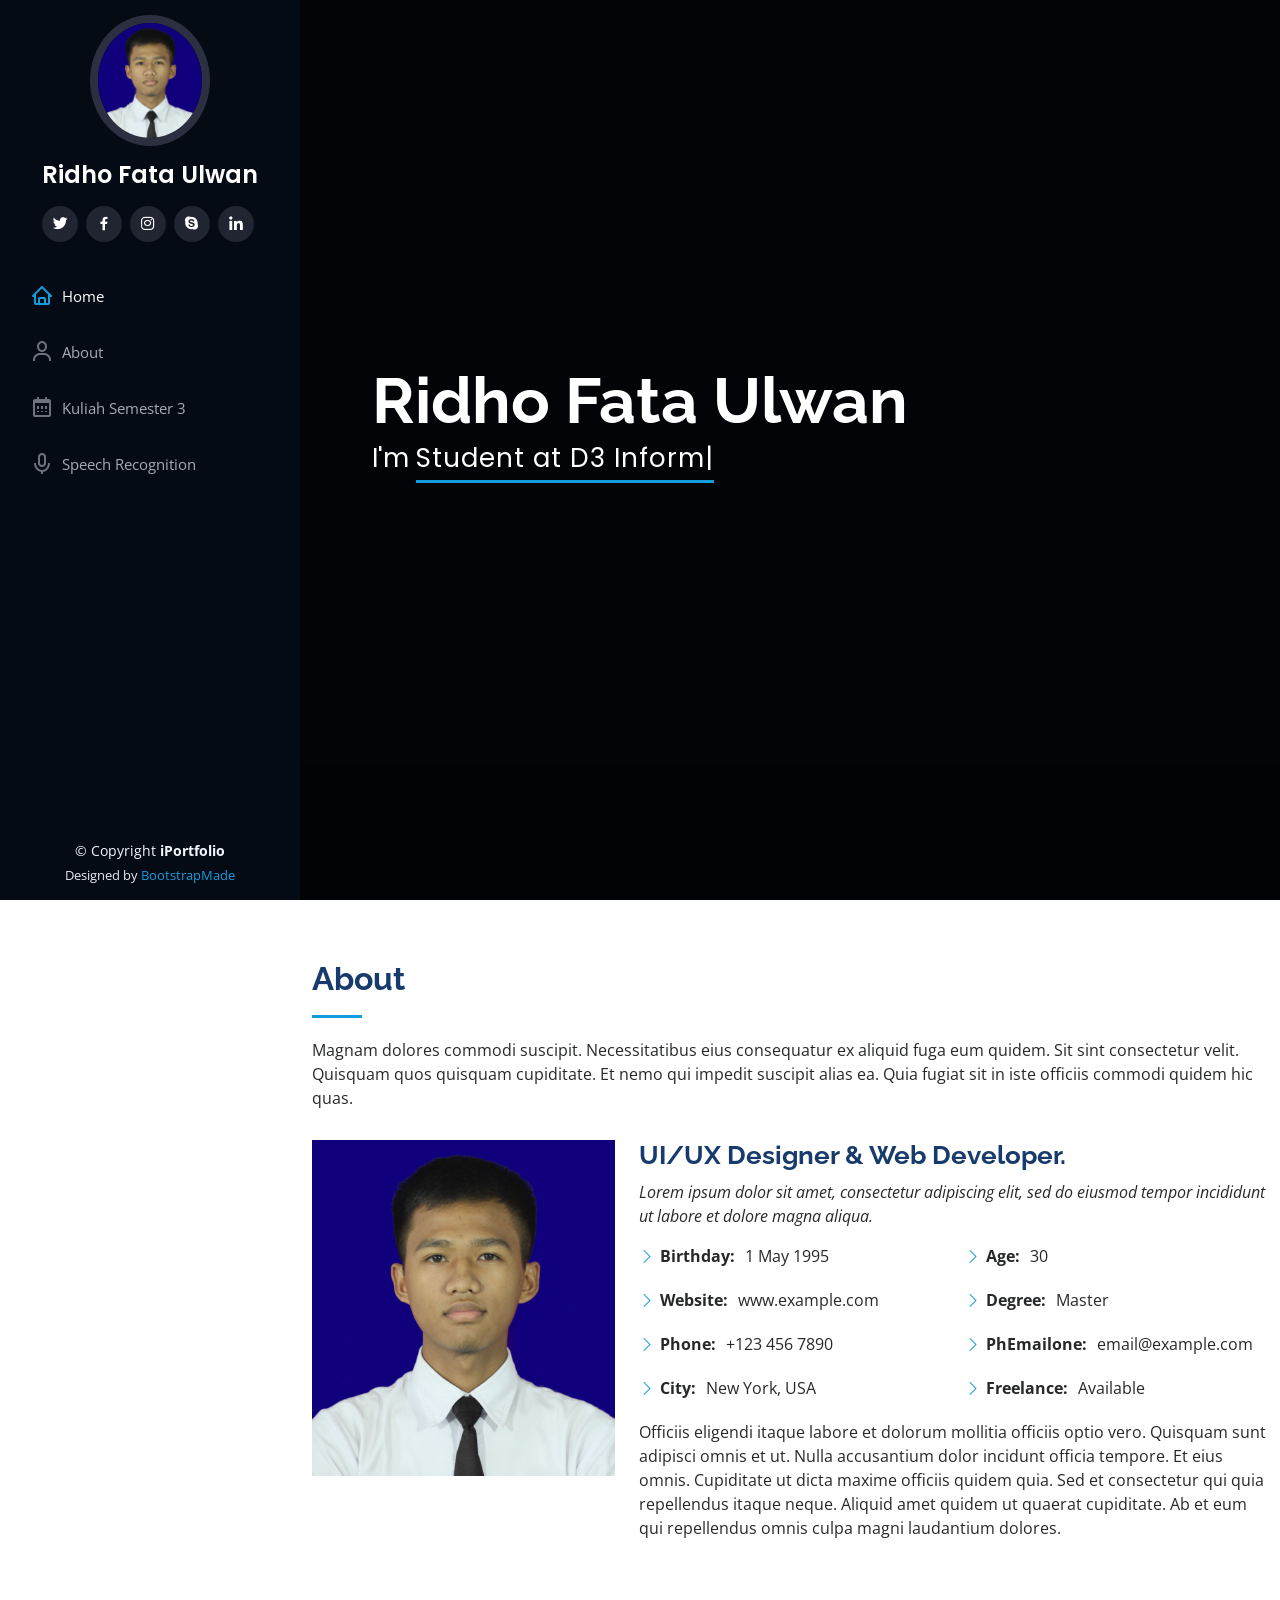
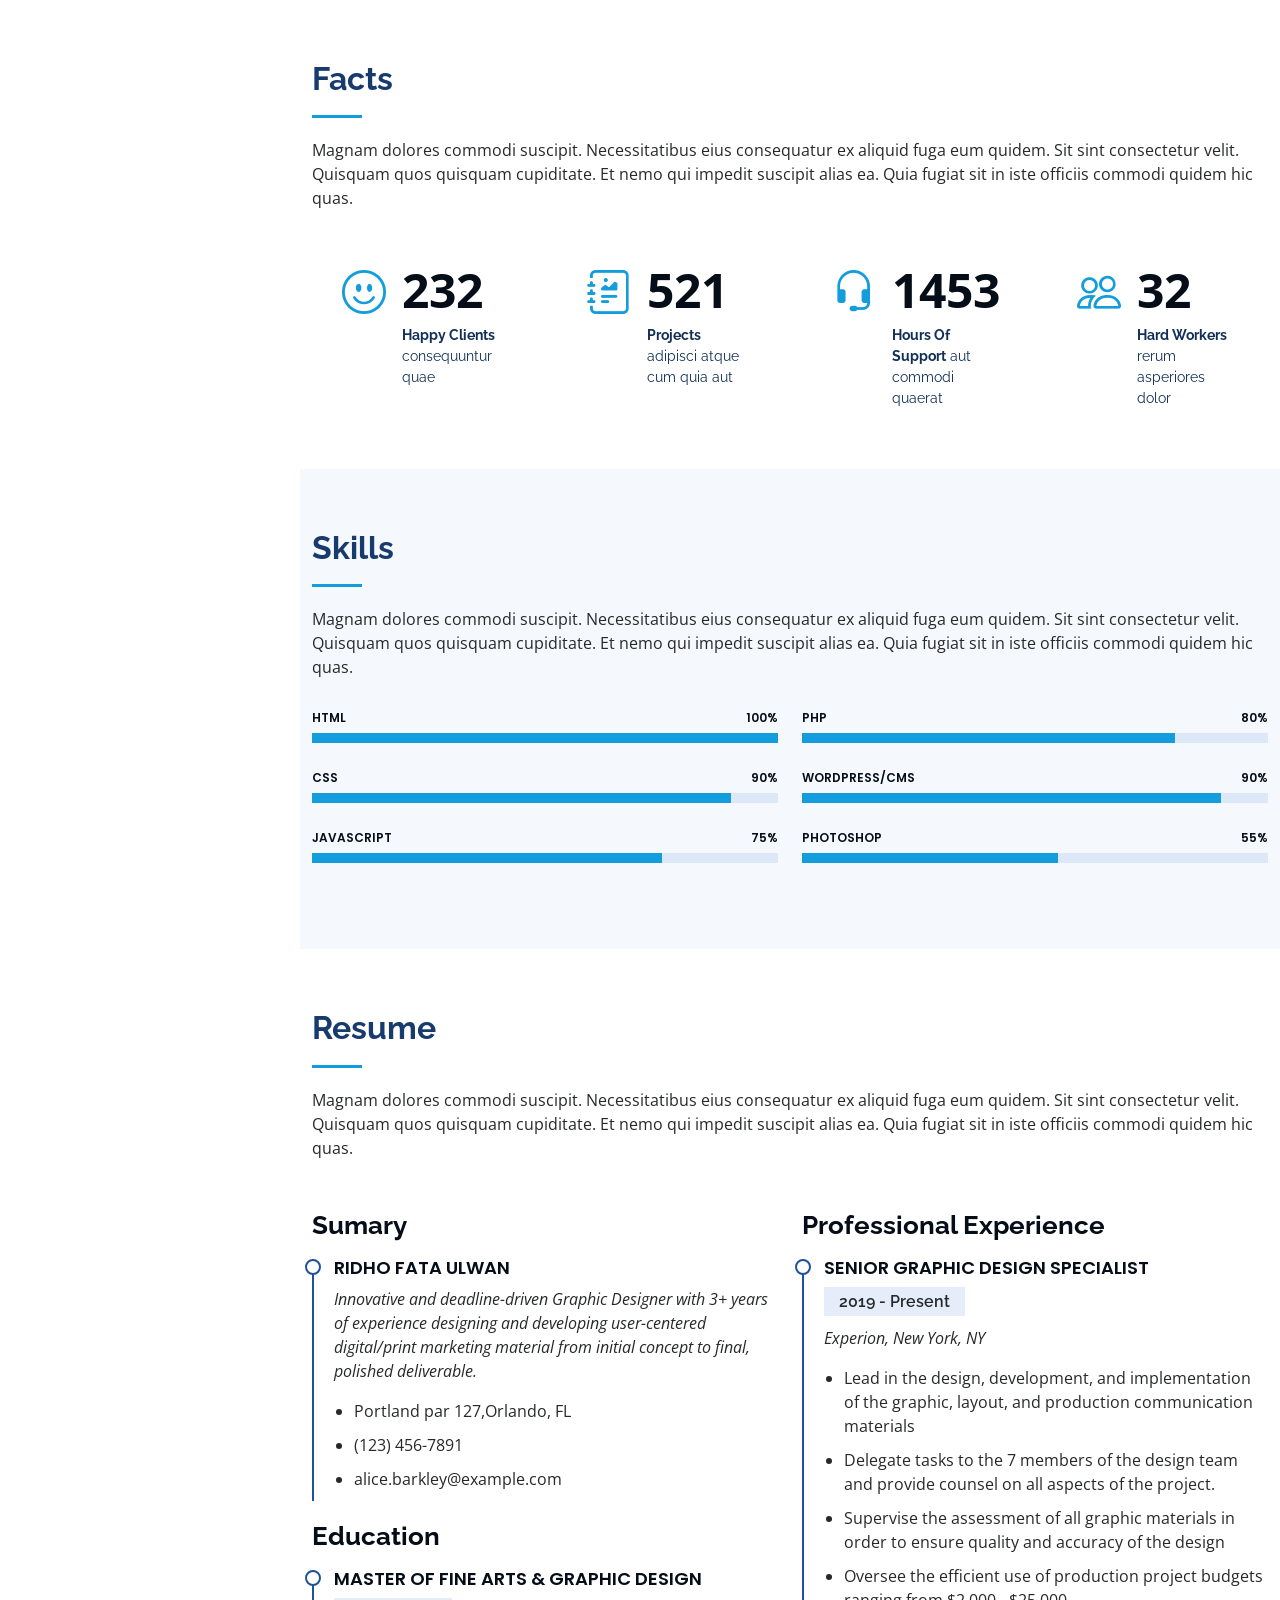
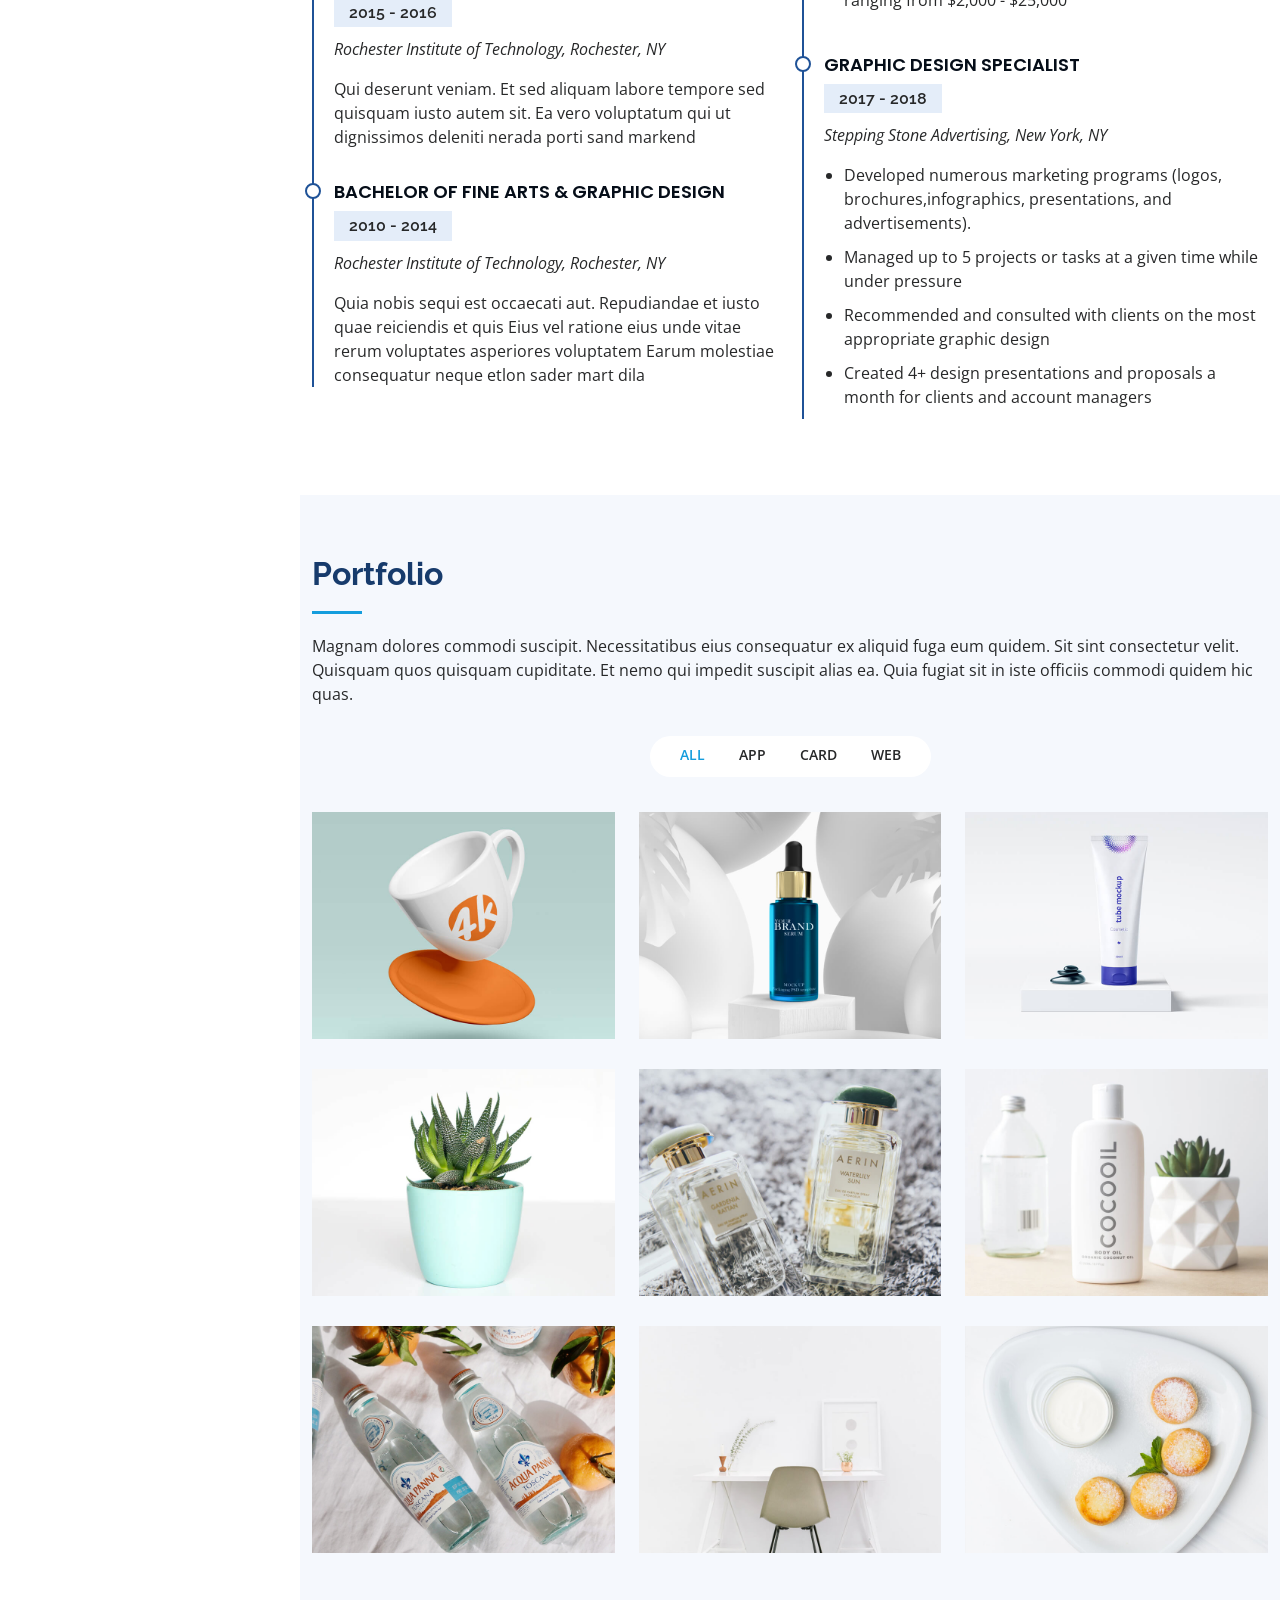
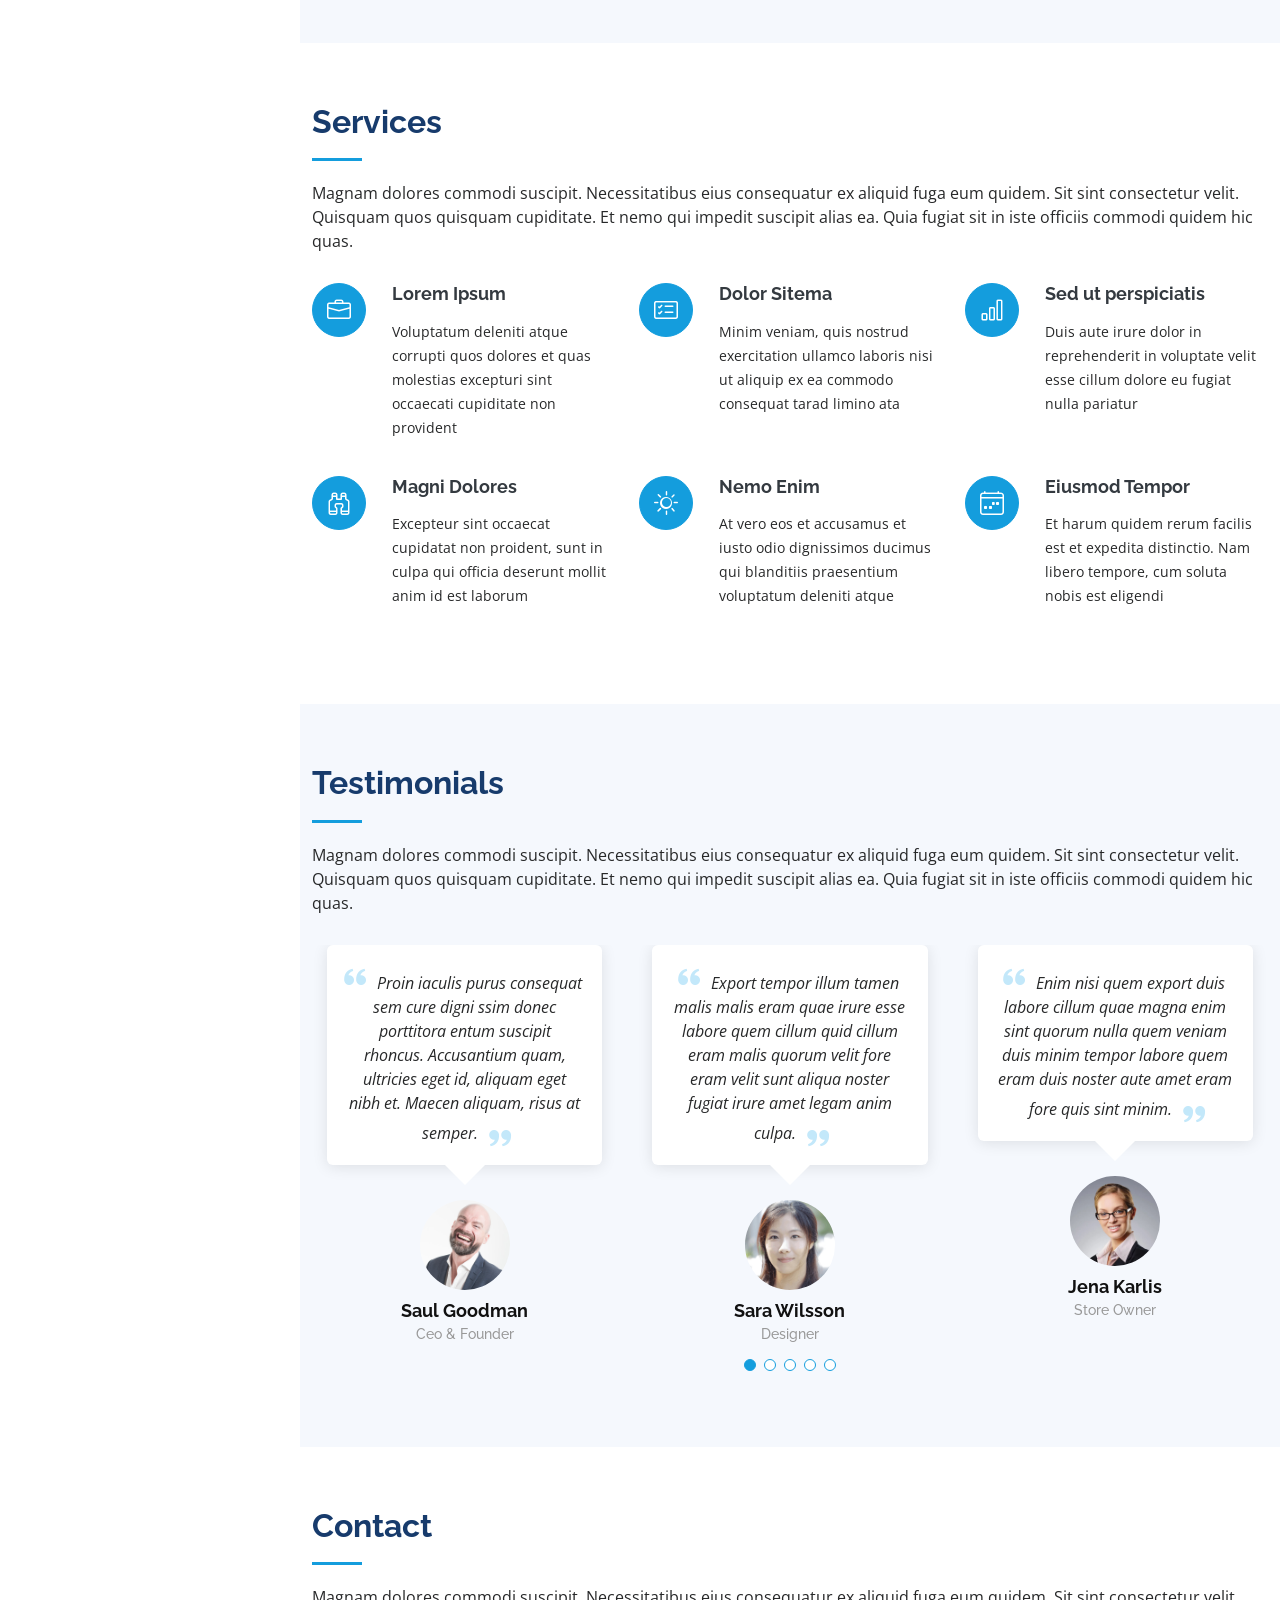
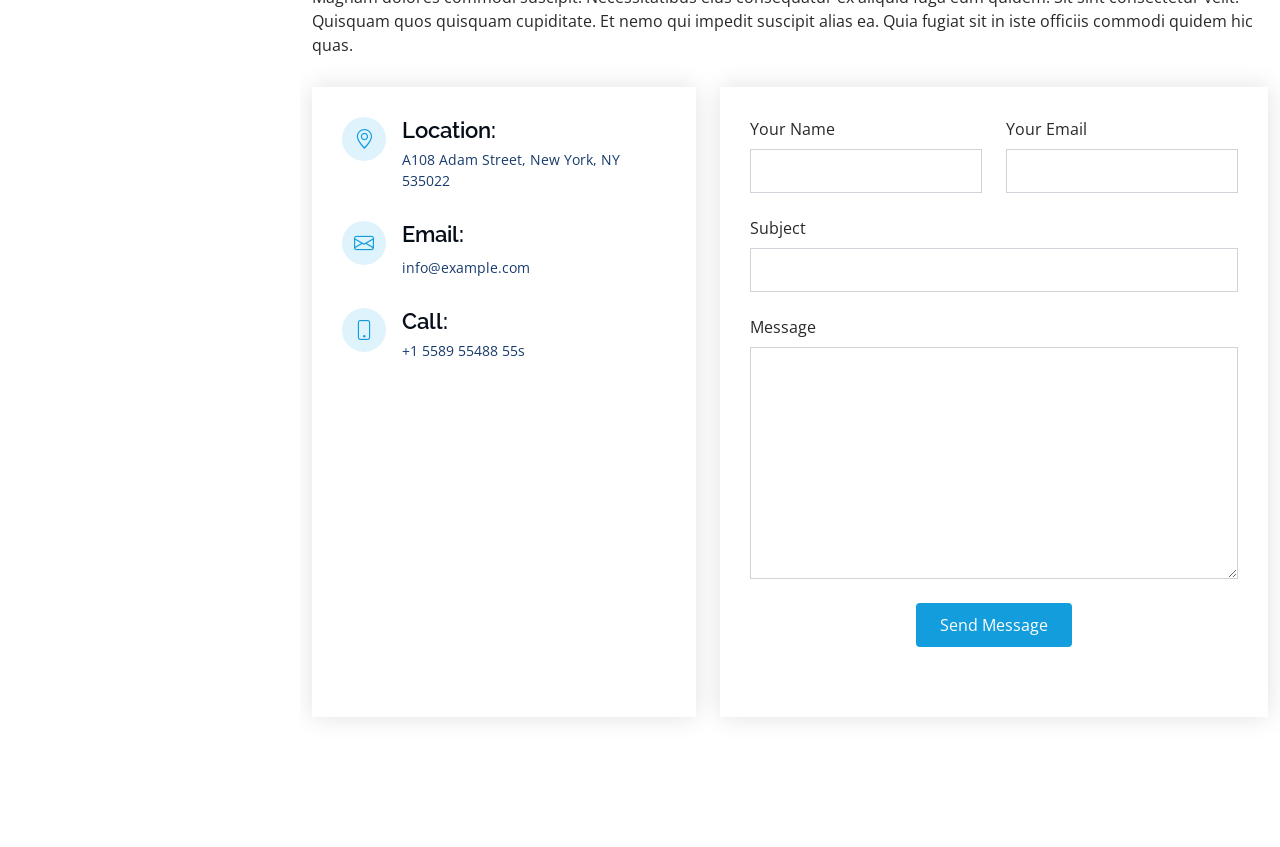
==== commit 58dc027c: "Big update (add template) Add IPortfolio template from bootstrapmade.com" ====
--- a/index.html
+++ b/index.html
@@ -2,12463 +2,758 @@
 <html lang="en">
 
 <head>
-    <meta charset="UTF-8">
-    <meta http-equiv="X-UA-Compatible" content="IE=edge">
-	<meta http-equiv="refresh" content="60" />
-    <meta name="viewport" content="width=device-width, initial-scale=1.0">
-    <title>D3 TIC 2020 | Sem 3</title>
-    <link rel="stylesheet" href="https://cdn.jsdelivr.net/npm/bootstrap-icons@1.5.0/font/bootstrap-icons.css">
-    <link rel="icon" type="image/png" href="https://img.icons8.com/cute-clipart/250/000000/edit.png">
-    <link href='https://fonts.googleapis.com/css?family=Obitron' rel='stylesheet'>
-    <style>
-        body {
-            font-family: 'Poppins';
-            font-size: 22px;
-        }
-    </style>
+    <meta charset="utf-8">
+    <meta content="width=device-width, initial-scale=1.0" name="viewport">
+
+    <title>Ridho Fata Ulwan</title>
+    <meta content="" name="description">
+    <meta content="" name="keywords">
+
+    <!-- Favicons -->
+    <link href="assets/img/favicon.png" rel="icon">
+    <link href="assets/img/apple-touch-icon.png" rel="apple-touch-icon">
+
+    <!-- Google Fonts -->
+    <link
+        href="https://fonts.googleapis.com/css?family=Open+Sans:300,300i,400,400i,600,600i,700,700i|Raleway:300,300i,400,400i,500,500i,600,600i,700,700i|Poppins:300,300i,400,400i,500,500i,600,600i,700,700i"
+        rel="stylesheet">
+
+    <!-- Vendor CSS Files -->
+    <link href="assets/vendor/aos/aos.css" rel="stylesheet">
+    <link href="assets/vendor/bootstrap/css/bootstrap.min.css" rel="stylesheet">
+    <link href="assets/vendor/bootstrap-icons/bootstrap-icons.css" rel="stylesheet">
+    <link href="assets/vendor/boxicons/css/boxicons.min.css" rel="stylesheet">
+    <link href="assets/vendor/glightbox/css/glightbox.min.css" rel="stylesheet">
+    <link href="assets/vendor/swiper/swiper-bundle.min.css" rel="stylesheet">
+
+    <!-- Template Main CSS File -->
+    <link href="assets/css/style.css" rel="stylesheet">
+
+    <!-- =======================================================
+  * Template Name: iPortfolio - v3.7.0
+  * Template URL: https://bootstrapmade.com/iportfolio-bootstrap-portfolio-websites-template/
+  * Author: BootstrapMade.com
+  * License: https://bootstrapmade.com/license/
+  ======================================================== -->
 </head>
 
 <body>
-    <div class="p-lg-2">
-        <center>
-            <h2>D3 Teknik Informatika 2020 - Kelas C - Semester 3</h2>
-            <a class="btn btn-success btn-sm" href="https://spada.uns.ac.id/my/" target="_blank">
-                <img src="https://img.icons8.com/ultraviolet/20/000000/courses.png" /> Spada</a>
-            <a class="btn btn-info btn-sm text-dark" href="https://spada.uns.ac.id/calendar/view.php?view=month"
-                target="_blank"><img src="https://img.icons8.com/ultraviolet/20/000000/courses.png" /> Kalender</a>
-            <a class="btn btn-primary btn-sm" href="https://ocw.uns.ac.id/presensi-online-mahasiswa/index"
-                target="_blank"><img src="https://img.icons8.com/office/20/000000/present.png" /> Presensi OCW</a>
-            <a class="btn btn-danger btn-sm" href="https://ocw.uns.ac.id/presensi-online-mahasiswa/kuliah-berlangsung"
-                target="_blank"><img src="https://img.icons8.com/office/20/000000/present.png" /> Kuliah Berlangsung</a>
-            <a class="btn btn-warning btn-sm" href="https://ocw.uns.ac.id/presensi-online-mahasiswa/kuliah-selanjutnya"
-                target="_blank"><img src="https://img.icons8.com/office/20/000000/present.png" /> Kuliah Selanjutnya</a>
-            <a class="btn btn-secondary btn-sm" href="https://ocw.uns.ac.id/presensi-online-mahasiswa/statistik-detail"
-                target="_blank"><img src="https://img.icons8.com/office/20/000000/present.png" /> Rekap Detail</a>
-            <br>
-            <!-- <a class="btn btn-outline"><img src="https://img.icons8.com/office/30/000000/present.png" /> Presensi</a>
-            <a class="btn btn-outline"><img src="https://img.icons8.com/ultraviolet/30/000000/courses.png" /> Spada</a> -->
-        </center>
-        <script language="JavaScript">
-            var tanggallengkap = new String();
-            var namahari = ("Minggu Senin Selasa Rabu Kamis Jumat Sabtu");
-            namahari = namahari.split(" ");
-            var namabulan = ("Januari Februari Maret April Mei Juni Juli Agustus September Oktober November Desember");
-            namabulan = namabulan.split(" ");
-            var tgl = new Date();
-            var hari = tgl.getDay();
-            var tanggal = tgl.getDate();
-            var bulan = tgl.getMonth();
-            var tahun = tgl.getFullYear();
-            tanggallengkap = "  |   " + namahari[hari] + ", " + tanggal + " " + namabulan[bulan] + " " + tahun;
-        </script>
-        <div class="text-center mt-1 clock" style="background-color:#212529">
-            <div id="MyClockDisplay" class="clock d-inline-flex" style="font-family: Obitron ;" onload="showTime()">
-            </div>
-            <a style="font-family: Obitron;">
-                <script language='JavaScript'>document.write(tanggallengkap);</script>
-            </a>
+
+    <!-- ======= Mobile nav toggle button ======= -->
+    <i class="bi bi-list mobile-nav-toggle d-xl-none"></i>
+
+    <!-- ======= Header ======= -->
+    <header id="header">
+        <div class="d-flex flex-column">
+
+            <div class="profile">
+                <img src="assets/img/profile-img.png" alt="" class="img-fluid rounded-circle">
+                <h1 class="text-light"><a href="index.html">Ridho Fata Ulwan</a></h1>
+                <div class="social-links mt-3 text-center">
+                    <a href="#" class="twitter"><i class="bx bxl-twitter"></i></a>
+                    <a href="#" class="facebook"><i class="bx bxl-facebook"></i></a>
+                    <a href="https://www.instagram.com/ridhofatau" class="instagram"><i
+                            class="bx bxl-instagram"></i></a>
+                    <a href="#" class="google-plus"><i class="bx bxl-skype"></i></a>
+                    <a href="https://www.linkedin.com/in/ridhofataulwan" class="linkedin"><i
+                            class="bx bxl-linkedin"></i></a>
+                </div>
+            </div>
+
+            <nav id="navbar" class="nav-menu navbar">
+                <ul>
+                    <li><a href="#hero" class="nav-link scrollto active"><i class="bx bx-home"></i>
+                            <span>Home</span></a></li>
+                    <li><a href="#about" class="nav-link scrollto"><i class="bx bx-user"></i> <span>About</span></a>
+                    </li>
+                    <!-- <li><a href="#resume" class="nav-link scrollto"><i class="bx bx-file-blank"></i>
+                            <span>Resume</span></a></li>
+                    <li><a href="#portfolio" class="nav-link scrollto"><i class="bx bx-book-content"></i>
+                            <span>Portfolio</span></a></li>
+                    <li><a href="#services" class="nav-link scrollto"><i class="bx bx-server"></i>
+                            <span>Services</span></a></li>
+                    <li><a href="#contact" class="nav-link scrollto"><i class="bx bx-envelope"></i>
+                            <span>Contact</span></a></li> -->
+                    <li><a href="pages/semester-3.html" class="nav-link scrollto"><i class="bx bx-calendar"></i>
+                            <span>Kuliah Semester 3</span></a></li>
+                    <li><a href="pages/speech-recognition.html" class="nav-link scrollto"><i
+                                class="bx bx-microphone"></i>
+                            <span>Speech Recognition</span></a></li>
+                </ul>
+            </nav><!-- .nav-menu -->
         </div>
-        <style>
-            .clock {
-                color: #17D4FE;
-                font-size: 15px;
-                font-weight: bold;
-                font-family: Orbitron;
-            }
-        </style>
-
-        <script language="JavaScript">
-            function showTime() {
-                var date = new Date();
-                var h = date.getHours(); // 0 - 23
-                var m = date.getMinutes(); // 0 - 59
-                var s = date.getSeconds(); // 0 - 59
-                var session = "AM";
-
-                if (h > 12) {
-                    // h = h - 12;
-                    session = "PM";
-                }
-
-                if (h == 0) {
-                    h = 12;
-                }
-
-
-                h = (h < 10) ? "0" + h : h;
-                m = (m < 10) ? "0" + m : m;
-                s = (s < 10) ? "0" + s : s;
-
-                var time = h + ":" + m + ":" + s + " " + session;
-                document.getElementById("MyClockDisplay").innerText = time;
-                document.getElementById("MyClockDisplay").textContent = time;
-
-                setTimeout(showTime, 1000);
-
-            }
-
-            showTime();
-        </script>
-        <table class="table table-md table-hover">
-            <thead class="text-center table-dark">
-                <tr>
-                    <th>#</th>
-                    <th>Waktu</th>
-                    <th>Senin</th>
-                    <th>Selasa</th>
-                    <th>Rabu</th>
-                    <th>Kamis</th>
-                    <th>Jum'at</th>
-                </tr>
-            </thead>
-
-            <tbody style="width: auto;">
-                <tr>
-                    <td>1</td>
-                    <td>07.30 - 08.20</td>
-                    <td id="Senin-1"><a
-                            href="file:///D:/A%20-%20Kuliah%20Daring%20Semester%203/12%20-%20Interaksi%20Manusia%20dan%20Komputer/"
-                            class="btn rounded text-light p-1" style="background: steelblue">IMK</a>
-                        <a href="https://ocw.uns.ac.id/presensi-online-mahasiswa/view-mbkm?mk=T1RjNE1qaz0%3D&dosen=V1ZWRU1EQTA%3D&kelas=UXc9PQ%3D%3D"
-                            target="_blank"><img src="https://img.icons8.com/office/25/000000/present.png" />
-                        </a>
-                        <!-- <a href="" target="_blank"> <img src="https://img.icons8.com/ultraviolet/25/000000/courses.png" />
-                        </a> -->
-                    </td>
-                    <td id="Selasa-1"><a
-                            href="file:///D:/A%20-%20Kuliah%20Daring%20Semester%203/05%20-%20Aplikasi%20Mobile/"
-                            class="btn  rounded text-light p-1" style="background: #b84c46">App Mobile</a>
-                        <a href="https://ocw.uns.ac.id/presensi-online-mahasiswa/view-mbkm?mk=T1RjNE1qST0%3D&dosen=VFZWSU1ETTM%3D&kelas=UXc9PQ%3D%3D"
-                            target="_blank"><img src="https://img.icons8.com/office/25/000000/present.png" />
-                        </a>
-                        <a href="https://spada.uns.ac.id/course/view.php?id=324" target="_blank" target="_blank"> <img
-                                src="https://img.icons8.com/ultraviolet/25/000000/courses.png" />
-                        </a>
-                    </td>
-                    <td id="Rabu-1"><a
-                            href="file:///D:/A%20-%20Kuliah%20Daring%20Semester%203/04%20-%20Prak.%20Rekayasa%20Perangkat%20Lunak/"
-                            class="btn  rounded text-light p-1" style="background: steelblue">Prak. RPL</a>
-                        <a href="https://ocw.uns.ac.id/presensi-online-mahasiswa/view?mk=TWpFeE5EVXhOREV3TWpVPQ%3D%3D&kelas=UXc9PQ%3D%3D&prodi=VFRBMU1RPT0%3D&dosen=VGtGT01EQTU%3D"
-                            target="_blank"><img src="https://img.icons8.com/office/25/000000/present.png" />
-                        </a>
-                        <a href="https://spada.uns.ac.id/course/view.php?id=12876" target="_blank"> <img
-                                src="https://img.icons8.com/ultraviolet/25/000000/courses.png" />
-                        </a>
-                    </td>
-                    <td id="Kamis-1"><a
-                            href="file:///D:/A%20-%20Kuliah%20Daring%20Semester%203/09%20-%20Prak.%20Pemrograman%20Front%20End/"
-                            class="btn  rounded text-light p-1" style="background: mediumvioletred">Prak. Front
-                            End</a>
-                        <a href="https://ocw.uns.ac.id/presensi-online-mahasiswa/view-mbkm?mk=T1RjNE1qWT0%3D&dosen=UVVkVk1ESXk%3D&kelas=UXc9PQ%3D%3D"
-                            target="_blank"><img src="https://img.icons8.com/office/25/000000/present.png" />
-                        </a>
-                        <a href="https://spada.uns.ac.id/course/view.php?id=12757" target="_blank"> <img
-                                src="https://img.icons8.com/ultraviolet/25/000000/courses.png" />
-                        </a>
-
-                    </td>
-                    <td id="Jumat-1"><a
-                            href="file:///D:/A%20-%20Kuliah%20Daring%20Semester%203/10%20-%20Prak.%20Pemrograman%20Back%20End/"
-                            class="btn  rounded text-light p-1" style="background: dimgray">Prak. Back End</a>
-                        <a href="https://ocw.uns.ac.id/presensi-online-mahasiswa/view-mbkm?mk=T1RjNE1qYz0%3D&dosen=UVVkVk1ESXk%3D&kelas=UXc9PQ%3D%3D"
-                            target="_blank"><img src="https://img.icons8.com/office/25/000000/present.png" />
-                        </a>
-                        <a href="https://spada.uns.ac.id/course/view.php?id=4842" target="_blank"> <img
-                                src="https://img.icons8.com/ultraviolet/25/000000/courses.png" />
-                        </a>
-
-                    </td>
-                </tr>
-                <tr>
-                    <td>2</td>
-                    <td>08.25 - 09.15</td>
-                    <td id="Senin-2"><a
-                            href="file:///D:/A%20-%20Kuliah%20Daring%20Semester%203/12%20-%20Interaksi%20Manusia%20dan%20Komputer/"
-                            class="btn  rounded text-light p-1" style="background: steelblue">Prak. IMK</a>
-                        <a href="https://ocw.uns.ac.id/presensi-online-mahasiswa/view-mbkm?mk=T1RjNE16QT0%3D&dosen=V1ZWRU1EQTA%3D&kelas=UXc9PQ%3D%3D"
-                            target="_blank"><img src="https://img.icons8.com/office/25/000000/present.png" />
-                        </a>
-                        <!-- <a href="" target="_blank"> <img src="https://img.icons8.com/ultraviolet/25/000000/courses.png" />
-                        </a> -->
-                    </td>
-                    <td id="Selasa-2"></td>
-                    <td id="Rabu-2"><a
-                            href="file:///D:/A%20-%20Kuliah%20Daring%20Semester%203/04%20-%20Prak.%20Rekayasa%20Perangkat%20Lunak/"
-                            class="btn  rounded text-light p-1" style="background: steelblue">Prak. RPL</a>
-                        <!-- <a href="https://ocw.uns.ac.id/presensi-online-mahasiswa/view?mk=TWpFeE5EVXhOREV3TWpVPQ%3D%3D&kelas=UXc9PQ%3D%3D&prodi=VFRBMU1RPT0%3D&dosen=VGtGT01EQTU%3D"><img src="https://img.icons8.com/office/25/000000/present.png" />
-                        </a>
-                        <a href="https://spada.uns.ac.id/course/view.php?id=12876" target="_blank"> <img src="https://img.icons8.com/ultraviolet/25/000000/courses.png" />
-                        </a> -->
-                    </td>
-                    <td id="Kamis-2"><a class="btn  rounded text-light p-1" style="background: mediumvioletred">Prak.
-                            Front
-                            End</a>
-                        <!-- <a href="https://ocw.uns.ac.id/presensi-online-mahasiswa/view-mbkm?mk=T1RjNE1qWT0%3D&dosen=UVVkVk1ESXk%3D&kelas=UXc9PQ%3D%3D" target="_blank"><img src="https://img.icons8.com/office/25/000000/present.png" />
-                        </a>
-                        <a href="https://spada.uns.ac.id/course/view.php?id=12757" target="_blank"> <img src="https://img.icons8.com/ultraviolet/25/000000/courses.png" />
-                        </a> -->
-                    </td>
-                    <td id="Jumat-2"><a
-                            href="file:///D:/A%20-%20Kuliah%20Daring%20Semester%203/10%20-%20Prak.%20Pemrograman%20Back%20End/"
-                            class="btn  rounded text-light p-1" style="background: dimgray">Prak. Back End</a>
-                        <!-- <a href="https://ocw.uns.ac.id/presensi-online-mahasiswa/view-mbkm?mk=T1RjNE1qYz0%3D&dosen=UVVkVk1ESXk%3D&kelas=UXc9PQ%3D%3D" target="_blank"><img src="https://img.icons8.com/office/25/000000/present.png" />
-                        </a>
-                        <a href="https://spada.uns.ac.id/course/view.php?id=4842" target="_blank"> <img src="https://img.icons8.com/ultraviolet/25/000000/courses.png" />
-                        </a> -->
-                    </td>
-                </tr>
-                <tr>
-                    <td>3</td>
-                    <td>09.20 - 10.10</td>
-                    <td id="Senin-3"><a class="btn  rounded text-light p-1" style="background: steelblue">Prak. IMK</a>
-                        <!-- <a href=""><img src="https://img.icons8.com/office/25/000000/present.png" />
-                        </a> -->
-                        <!-- <a href="" target="_blank"> <img src="https://img.icons8.com/ultraviolet/25/000000/courses.png" />
-                        </a> -->
-                    </td>
-                    <td id="Selasa-3"><a
-                            href="file:///D:/A%20-%20Kuliah%20Daring%20Semester%203/14%20-%20Sistem%20Keamanan%20Data/"
-                            class="btn  rounded text-light p-1" style="background: darkcyan">SKD</a>
-                        <a href="https://ocw.uns.ac.id/presensi-online-mahasiswa/view-mbkm?mk=T1RjNE16RT0%3D&dosen=VGxWU01ESTU%3D&kelas=UXc9PQ%3D%3D"
-                            target="_blank"><img src="https://img.icons8.com/office/25/000000/present.png" />
-                        </a>
-                        <a href="https://spada.uns.ac.id/course/view.php?id=12777" target="_blank"> <img
-                                src="https://img.icons8.com/ultraviolet/25/000000/courses.png" />
-                        </a>
-                    </td>
-                    <td id="Rabu-3"></td>
-                    <td id="Kamis-3"><a
-                            href="file:///D:/A%20-%20Kuliah%20Daring%20Semester%203/15%20-%20Prak.%20Sistem%20Keamanan%20Data/"
-                            class="btn  rounded text-light p-1" style="background: darkcyan">Prak. SKD</a>
-                        <a href="https://ocw.uns.ac.id/presensi-online-mahasiswa/view-mbkm?mk=T1RjNE16ST0%3D&dosen=VGxWU01ESTU%3D&kelas=UXc9PQ%3D%3D"
-                            target="_blank"><img src="https://img.icons8.com/office/25/000000/present.png" />
-                        </a>
-                        <a href="https://spada.uns.ac.id/course/view.php?id=12804" target="_blank"> <img
-                                src="https://img.icons8.com/ultraviolet/25/000000/courses.png" />
-                        </a>
-                    </td>
-                    <td id="Jumat-3"></td>
-                </tr>
-                <tr>
-                    <td>4</td>
-                    <td>10.15 - 11.05</td>
-                    <td id="Senin-4"><a
-                            href="file:///D:/A%20-%20Kuliah%20Daring%20Semester%203/07%20-%20Manajemen%20Proyek%20Teknologi/"
-                            class="btn  rounded text-light p-1" style="background: darkgoldenrod">Man. Proyek
-                            TI</a>
-                        <a href="https://ocw.uns.ac.id/presensi-online-mahasiswa/view-mbkm?mk=T1RjNE1qUT0%3D&dosen=UWtWU01EQXg%3D&kelas=UXc9PQ%3D%3D"
-                            target="_blank"><img src="https://img.icons8.com/office/25/000000/present.png" />
-                        </a>
-                        <!-- <a href="" target="_blank"> <img src="https://img.icons8.com/ultraviolet/25/000000/courses.png" />
-                        </a> -->
-                    </td>
-                    <td id="Selasa-4"><a
-                            href="file:///D:/A%20-%20Kuliah%20Daring%20Semester%203/20%20-%20Pendidikan%20Kewarganegaraan/"
-                            class="btn  rounded text-light p-1" style="background: saddlebrown">PKn</a>
-                        <a href="https://ocw.uns.ac.id/presensi-online-mahasiswa/view-mbkm?mk=T1RjM056az0%3D&dosen=VkZKSk1EQXo%3D&kelas=UXc9PQ%3D%3D"
-                            target="_blank"><img src="https://img.icons8.com/office/25/000000/present.png" />
-                        </a>
-                        <a href="https://spada.uns.ac.id/course/view.php?id=13093" target="_blank"> <img
-                                src="https://img.icons8.com/ultraviolet/25/000000/courses.png" />
-                        </a>
-                    </td>
-                    <td id="Rabu-4"></td>
-                    <td id="Kamis-4"><a
-                            href="file:///D:/A%20-%20Kuliah%20Daring%20Semester%203/15%20-%20Prak.%20Sistem%20Keamanan%20Data/"
-                            class="btn  rounded text-light p-1" style="background: darkcyan">Prak. SKD</a>
-                        <!-- <a href="https://ocw.uns.ac.id/presensi-online-mahasiswa/view-mbkm?mk=T1RjNE16ST0%3D&dosen=VGxWU01ESTU%3D&kelas=UXc9PQ%3D%3D" target="_blank"><img src="https://img.icons8.com/office/25/000000/present.png" />
-                        </a>
-                        <a href="https://spada.uns.ac.id/course/view.php?id=12804" target="_blank"> <img src="https://img.icons8.com/ultraviolet/25/000000/courses.png" />
-                        </a> -->
-                    </td>
-                    <td id="Jumat-4"></td>
-                </tr>
-                <tr>
-                    <td>5</td>
-                    <td>11.10 - 12.00</td>
-                    <td id="Senin-5"><a
-                            href="file:///D:/A%20-%20Kuliah%20Daring%20Semester%203/05%20-%20Aplikasi%20Mobile/"
-                            class="btn  rounded text-light p-1" style="background: #b84c46">Prak. App Mobile</a>
-                        <a href="https://ocw.uns.ac.id/presensi-online-mahasiswa/view-mbkm?mk=T1RjNE1qTT0%3D&dosen=VFZWSU1ETTM%3D&kelas=UXc9PQ%3D%3D"
-                            target="_blank"><img src="https://img.icons8.com/office/25/000000/present.png" />
-                        </a>
-                        <a href="https://spada.uns.ac.id/course/view.php?id=325" target="_blank"> <img
-                                src="https://img.icons8.com/ultraviolet/25/000000/courses.png" />
-                        </a>
-                    </td>
-                    <td id="Selasa-5"><a
-                            href="file:///D:/A%20-%20Kuliah%20Daring%20Semester%203/20%20-%20Pendidikan%20Kewarganegaraan/"
-                            class="btn  rounded text-light p-1" style="background: saddlebrown">PKn</a>
-                        <!-- <a href="https://ocw.uns.ac.id/presensi-online-mahasiswa/view-mbkm?mk=T1RjM056az0%3D&dosen=VkZKSk1EQXo%3D&kelas=UXc9PQ%3D%3D" target="_blank"><img src="https://img.icons8.com/office/25/000000/present.png" />
-                        </a>
-                        <a href="https://spada.uns.ac.id/course/view.php?id=13093" target="_blank"> <img src="https://img.icons8.com/ultraviolet/25/000000/courses.png" />
-                        </a> -->
-                    </td>
-                    <td id="Rabu-5"></td>
-                    <td id="Kamis-5"><a
-                            href="file:///D:/A%20-%20Kuliah%20Daring%20Semester%203/01%20-%20Praktik%20Statistika%20Teknologi%20Informasi/"
-                            class="btn  rounded text-light p-1" style="background: peru">Prak. Statistika TI</a>
-                        <a href="https://ocw.uns.ac.id/presensi-online-mahasiswa/view?mk=TWpFeE5EVXhOREV3TWpJPQ%3D%3D&kelas=UXc9PQ%3D%3D&prodi=VFRBMU1RPT0%3D&dosen=U0VGU01ESTI%3D"
-                            target="_blank"><img src="https://img.icons8.com/office/25/000000/present.png" />
-                        </a>
-                        <a href="https://spada.uns.ac.id/course/view.php?id=13196" target="_blank"> <img
-                                src="https://img.icons8.com/ultraviolet/25/000000/courses.png" />
-                        </a>
-                    </td>
-                    <td id="Jumat-5"></td>
-                </tr>
-                <tr>
-                    <td>6</td>
-                    <td>13.00 - 13.50</td>
-                    <td id="Senin-6"><a class="btn  rounded text-light p-1" style="background: #b84c46">Prak. App
-                            Mobile</a>
-                        <!-- <a href="https://ocw.uns.ac.id/presensi-online-mahasiswa/view-mbkm?mk=T1RjNE1qST0%3D&dosen=VFZWSU1ETTM%3D&kelas=UXc9PQ%3D%3D" target="_blank"><img src="https://img.icons8.com/office/25/000000/present.png" />
-                        </a>
-                        <a href="https://spada.uns.ac.id/course/view.php?id=325" target="_blank"> <img src="https://img.icons8.com/ultraviolet/25/000000/courses.png" />
-                        </a> -->
-                    </td>
-                    <td id="Selasa-6"><a
-                            href="file:///D:/A%20-%20Kuliah%20Daring%20Semester%203/16%20-%20Jaringan%20Komputer%20Enterprise/"
-                            class="btn  rounded text-light p-1" style="background: peru">JarKom Enterprise</a>
-                        <a href="https://ocw.uns.ac.id/presensi-online-mahasiswa/view-mbkm?mk=T1RjNE16TT0%3D&dosen=VWxWRU1EQXk%3D&kelas=UXc9PQ%3D%3D"
-                            target="_blank"><img src="https://img.icons8.com/office/25/000000/present.png" />
-                        </a>
-                        <a href="https://spada.uns.ac.id/course/view.php?id=12891" target="_blank"> <img
-                                src="https://img.icons8.com/ultraviolet/25/000000/courses.png" />
-                        </a>
-                    </td>
-                    <td id="Rabu-6"><a
-                            href="file:///D:/A%20-%20Kuliah%20Daring%20Semester%203/18%20-%20Game%20Development/"
-                            class="btn  rounded text-light p-1" style="background: rebeccapurple">Game Dev</a>
-                        <a href="https://ocw.uns.ac.id/presensi-online-mahasiswa/view-mbkm?mk=T1RjNE16VT0%3D&dosen=VkVGVk1EQTA%3D&kelas=UXc9PQ%3D%3D"
-                            target="_blank"><img src="https://img.icons8.com/office/25/000000/present.png" />
-                        </a>
-                        <a href="https://spada.uns.ac.id/course/view.php?id=13354" target="_blank"> <img
-                                src="https://img.icons8.com/ultraviolet/25/000000/courses.png" />
-                        </a>
-
-                    </td>
-                    <td id="Kamis-6"><a
-                            href="file:///D:/A%20-%20Kuliah%20Daring%20Semester%203/01%20-%20Praktik%20Statistika%20Teknologi%20Informasi/"
-                            class="btn  rounded text-light p-1" style="background: peru">Prak. Statistika TI</a>
-                        <!-- <a href="https://ocw.uns.ac.id/presensi-online-mahasiswa/view?mk=TWpFeE5EVXhOREV3TWpJPQ%3D%3D&kelas=UXc9PQ%3D%3D&prodi=VFRBMU1RPT0%3D&dosen=U0VGU01ESTI%3D"><img src="https://img.icons8.com/office/25/000000/present.png" />
-                        </a>
-                        <a href="https://spada.uns.ac.id/course/view.php?id=13196" target="_blank"> <img src="https://img.icons8.com/ultraviolet/25/000000/courses.png" />
-                        </a> -->
-                    </td>
-                    <td id="Jumat-6"><a
-                            href="file:///D:/A%20-%20Kuliah%20Daring%20Semester%203/11%20-%20Prak.%20Pemrograman%20Multi-Platform/"
-                            class="btn  rounded text-light p-1" style="background: darkcyan">Prak.
-                            Multi-Platform</a>
-                        <a href="https://ocw.uns.ac.id/presensi-online-mahasiswa/view-mbkm?mk=T1RjNE1qZz0%3D&dosen=VTBGSU1EQXk%3D&kelas=UXc9PQ%3D%3D"
-                            target="_blank"><img src="https://img.icons8.com/office/25/000000/present.png" />
-                        </a>
-                        <a href="https://spada.uns.ac.id/course/view.php?id=13275" target="_blank"> <img
-                                src="https://img.icons8.com/ultraviolet/25/000000/courses.png" />
-                        </a>
-                    </td>
-                </tr>
-                <tr>
-                    <td>7</td>
-                    <td>13.55 - 14.45</td>
-                    <td id="Senin-7"></td>
-                    <td id="Selasa-7"><a
-                            href="file:///D:/A%20-%20Kuliah%20Daring%20Semester%203/10%20-%20Prak.%20Pemrograman%20Back%20End/"
-                            class="btn  rounded text-light p-1" style="background: dimgray">Prak. Back End</a>
-                        <a href="https://ocw.uns.ac.id/presensi-online-mahasiswa/view-mbkm?mk=T1RjNE1qYz0%3D&dosen=UVVkVk1ESXk%3D&kelas=UXc9PQ%3D%3D"
-                            target="_blank"><img src="https://img.icons8.com/office/25/000000/present.png" />
-                        </a>
-                        <a href="https://spada.uns.ac.id/course/view.php?id=4842" target="_blank"> <img
-                                src="https://img.icons8.com/ultraviolet/25/000000/courses.png" />
-                        </a>
-                    </td>
-                    <td id="Rabu-7"><a
-                            href="file:///D:/A%20-%20Kuliah%20Daring%20Semester%203/18%20-%20Game%20Development/"
-                            class="btn  rounded text-light p-1" style="background: rebeccapurple">Prak. Game
-                            Dev</a>
-                        <a href="https://ocw.uns.ac.id/presensi-online-mahasiswa/view-mbkm?mk=T1RjNE16WT0%3D&dosen=VkVGVk1EQTA%3D&kelas=UXc9PQ%3D%3D"
-                            target="_blank"><img src="https://img.icons8.com/office/25/000000/present.png" />
-                        </a>
-                        <a href="https://spada.uns.ac.id/course/view.php?id=13355" target="_blank"> <img
-                                src="https://img.icons8.com/ultraviolet/25/000000/courses.png" />
-                        </a>
-                    </td>
-                    <td id="Kamis-7"><a
-                            href="file:///D:/A%20-%20Kuliah%20Daring%20Semester%203/03%20-%20Rekayasa%20Perangkat%20Lunak/"
-                            class="btn  rounded text-light p-1" style="background: steelblue">RPL</a>
-                        <a href="https://ocw.uns.ac.id/presensi-online-mahasiswa/view-mbkm?mk=T1RjNE1qQT0%3D&dosen=VGtGT01EQTU%3D&kelas=UXc9PQ%3D%3D"
-                            target="_blank"><img src="https://img.icons8.com/office/25/000000/present.png" />
-                        </a>
-                        <a href="https://spada.uns.ac.id/course/view.php?id=12876" target="_blank"> <img
-                                src="https://img.icons8.com/ultraviolet/25/000000/courses.png" />
-                        </a>
-
-                    </td>
-                    <td id="Jumat-7"><a
-                            href="file:///D:/A%20-%20Kuliah%20Daring%20Semester%203/11%20-%20Prak.%20Pemrograman%20Multi-Platform/"
-                            class="btn  rounded text-light p-1" style="background: darkcyan">Prak.
-                            Multi-Platform</a>
-                        <!-- <a href="https://ocw.uns.ac.id/presensi-online-mahasiswa/view-mbkm?mk=T1RjNE1qZz0%3D&dosen=VTBGSU1EQXk%3D&kelas=UXc9PQ%3D%3D" target="_blank"><img src="https://img.icons8.com/office/25/000000/present.png" />
-                        </a> -->
-                        <!-- <a href="" target="_blank"> <img src="https://img.icons8.com/ultraviolet/25/000000/courses.png" />
-                        </a> -->
-                    </td>
-                </tr>
-                <tr>
-                    <td>8</td>
-                    <td>15.30 - 16.20</td>
-                    <td id="Senin-8"></td>
-                    <td id="Selasa-8"><a
-                            href="file:///D:/A%20-%20Kuliah%20Daring%20Semester%203/10%20-%20Prak.%20Pemrograman%20Back%20End/"
-                            class="btn  rounded text-light p-1" style="background: dimgray">Prak. Back End</a>
-                        <!-- <a href="https://ocw.uns.ac.id/presensi-online-mahasiswa/view-mbkm?mk=T1RjNE1qYz0%3D&dosen=UVVkVk1ESXk%3D&kelas=UXc9PQ%3D%3D" target="_blank"><img src="https://img.icons8.com/office/25/000000/present.png" />
-                        </a>
-                        <a href="https://spada.uns.ac.id/course/view.php?id=4842" target="_blank"> <img src="https://img.icons8.com/ultraviolet/25/000000/courses.png" />
-                        </a> -->
-                    </td>
-                    <td id="Rabu-8"><a
-                            href="file:///D:/A%20-%20Kuliah%20Daring%20Semester%203/18%20-%20Game%20Development/"
-                            class="btn  rounded text-light p-1" style="background: rebeccapurple">Prak. Game
-                            Dev</a>
-                        <!-- <a href="https://ocw.uns.ac.id/presensi-online-mahasiswa/view-mbkm?mk=T1RjNE16WT0%3D&dosen=VkVGVk1EQTA%3D&kelas=UXc9PQ%3D%3D" target="_blank"><img src="https://img.icons8.com/office/25/000000/present.png" />
-                        </a> -->
-                        <!-- <a href="" target="_blank"> <img src="https://img.icons8.com/ultraviolet/25/000000/courses.png" />
-                        </a> -->
-                    </td>
-                    <td id="Kamis-8"><a
-                            href="file:///D:/A%20-%20Kuliah%20Daring%20Semester%203/02%20-%20Praktik%20Internet%20of%20Things/"
-                            class="btn rounded text-light p-1" style="background: rebeccapurple">Prak. IoT</a>
-                        <a href="https://ocw.uns.ac.id/presensi-online-mahasiswa/view-mbkm?mk=T1RjNE1Uaz0%3D&dosen=VGtGT01EQTU%3D&kelas=UXc9PQ%3D%3D"
-                            target="_blank"><img src="https://img.icons8.com/office/25/000000/present.png" />
-                        </a>
-                        <a href="https://spada.uns.ac.id/course/view.php?id=12610" target="_blank"> <img
-                                src="https://img.icons8.com/ultraviolet/25/000000/courses.png" />
-                        </a>
-                    </td>
-                    <td id="Jumat-8"><a
-                            href="file:///D:/A%20-%20Kuliah%20Daring%20Semester%203/08%20-%20Prak.%20Manajemen%20Proyek%20Teknologi/"
-                            class="btn  rounded text-light p-1" style="background: darkgoldenrod">Prak. Man.
-                            Proyek
-                            TI</a>
-                        <a href="https://ocw.uns.ac.id/presensi-online-mahasiswa/view-mbkm?mk=T1RjNE1qVT0%3D&dosen=UWtWU01EQXg%3D&kelas=UXc9PQ%3D%3D"
-                            target="_blank"><img src="https://img.icons8.com/office/25/000000/present.png" />
-                        </a>
-                        <!-- <a href="" target="_blank"> <img src="https://img.icons8.com/ultraviolet/25/000000/courses.png" />
-                        </a> -->
-                    </td>
-                </tr>
-                <tr>
-                    <td>9</td>
-                    <td>16.25 - 17.15</td>
-                    <td id="Senin-9"><a
-                            href="file:///D:/A%20-%20Kuliah%20Daring%20Semester%203/05%20-%20Aplikasi%20Mobile/"
-                            class="btn  rounded text-light p-1" style="background: #b84c46">Prak. App Mobile</a>
-                        <a href="https://ocw.uns.ac.id/presensi-online-mahasiswa/view-mbkm?mk=T1RjNE1qTT0%3D&dosen=VFZWSU1ETTM%3D&kelas=UXc9PQ%3D%3D"
-                            target="_blank"><img src="https://img.icons8.com/office/25/000000/present.png" />
-                        </a>
-                        <a href="https://spada.uns.ac.id/course/view.php?id=325" target="_blank"> <img
-                                src="https://img.icons8.com/ultraviolet/25/000000/courses.png" />
-                        </a>
-                    </td>
-                    <td id="Selasa-9"><a
-                            href="file:///D:/A%20-%20Kuliah%20Daring%20Semester%203/18%20-%20Game%20Development/"
-                            class="btn  rounded text-light p-1" style="background: rebeccapurple">Prak. Game
-                            Dev</a>
-                        <a href="https://ocw.uns.ac.id/presensi-online-mahasiswa/view-mbkm?mk=T1RjNE16WT0%3D&dosen=VkVGVk1EQTA%3D&kelas=UXc9PQ%3D%3D"
-                            target="_blank"><img src="https://img.icons8.com/office/25/000000/present.png" />
-                        </a>
-                        <a href="https://spada.uns.ac.id/course/view.php?id=13355" target="_blank"> <img
-                                src="https://img.icons8.com/ultraviolet/25/000000/courses.png" />
-                        </a>
-                    </td>
-                    <td id="Rabu-9"><a
-                            href="file:///D:/A%20-%20Kuliah%20Daring%20Semester%203/16%20-%20Jaringan%20Komputer%20Enterprise/"
-                            class="btn  rounded text-light p-1" style="background: peru">Prak. JarKom
-                            Enterprise</a>
-                        <a href="https://ocw.uns.ac.id/presensi-online-mahasiswa/view-mbkm?mk=T1RjNE16UT0%3D&dosen=VWxWRU1EQXk%3D&kelas=UXc9PQ%3D%3D"
-                            target="_blank"><img src="https://img.icons8.com/office/25/000000/present.png" />
-                        </a>
-                        <a href="https://spada.uns.ac.id/course/view.php?id=12891" target="_blank"> <img
-                                src="https://img.icons8.com/ultraviolet/25/000000/courses.png" />
-                        </a>
-                    </td>
-                    <td id="Kamis-9"><a
-                            href="file:///D:/A%20-%20Kuliah%20Daring%20Semester%203/02%20-%20Praktik%20Internet%20of%20Things/"
-                            class="btn  rounded text-light p-1" style="background: rebeccapurple">Prak. IoT</a>
-                        <!-- <a href="https://ocw.uns.ac.id/presensi-online-mahasiswa/view-mbkm?mk=T1RjNE1Uaz0%3D&dosen=VGtGT01EQTU%3D&kelas=UXc9PQ%3D%3D" target="_blank"><img src="https://img.icons8.com/office/25/000000/present.png" />
-                        </a>
-                        <a href="https://spada.uns.ac.id/course/view.php?id=12610" target="_blank"> <img src="https://img.icons8.com/ultraviolet/25/000000/courses.png" />
-                        </a> -->
-                    </td>
-                    <td id="Jumat-9"><a
-                            href="file:///D:/A%20-%20Kuliah%20Daring%20Semester%203/08%20-%20Prak.%20Manajemen%20Proyek%20Teknologi/"
-                            class="btn  rounded text-light p-1" style="background: darkgoldenrod">Prak. Man.
-                            Proyek
-                            TI</a>
-                        <!-- <a href="https://ocw.uns.ac.id/presensi-online-mahasiswa/view-mbkm?mk=T1RjNE1qVT0%3D&dosen=UWtWU01EQXg%3D&kelas=UXc9PQ%3D%3D" target="_blank"><img src="https://img.icons8.com/office/25/000000/present.png" />
-                        </a> -->
-                        <!-- <a href="" target="_blank"> <img src="https://img.icons8.com/ultraviolet/25/000000/courses.png" />
-                        </a> -->
-                    </td>
-                </tr>
-                <tr>
-                    <td>10</td>
-                    <td>18.10 - 19.00</td>
-                    <td id="Senin-10"><a
-                            href="file:///D:/A%20-%20Kuliah%20Daring%20Semester%203/05%20-%20Aplikasi%20Mobile/"
-                            class="btn  rounded text-light p-1" style="background: #b84c46">Prak. App Mobile</a>
-                        <!-- <a href="https://ocw.uns.ac.id/presensi-online-mahasiswa/view-mbkm?mk=T1RjNE1qST0%3D&dosen=VFZWSU1ETTM%3D&kelas=UXc9PQ%3D%3D" target="_blank"><img src="https://img.icons8.com/office/25/000000/present.png" />
-                        </a>
-                        <a href="https://spada.uns.ac.id/course/view.php?id=325" target="_blank"> <img src="https://img.icons8.com/ultraviolet/25/000000/courses.png" />
-                        </a> -->
-                    </td>
-                    <td id="Selasa-10"><a
-                            href="file:///D:/A%20-%20Kuliah%20Daring%20Semester%203/18%20-%20Game%20Development/"
-                            class="btn  rounded text-light p-1" style="background: rebeccapurple">Prak. Game
-                            Dev</a>
-                        <!-- <a href="https://ocw.uns.ac.id/presensi-online-mahasiswa/view-mbkm?mk=T1RjNE16WT0%3D&dosen=VkVGVk1EQTA%3D&kelas=UXc9PQ%3D%3D" target="_blank"><img src="https://img.icons8.com/office/25/000000/present.png" />
-                        </a> -->
-                        <!-- <a href="" target="_blank"> <img src="https://img.icons8.com/ultraviolet/25/000000/courses.png" />
-                        </a> -->
-                    </td>
-                    <td id="Rabu-10"><a
-                            href="file:///D:/A%20-%20Kuliah%20Daring%20Semester%203/16%20-%20Jaringan%20Komputer%20Enterprise/"
-                            class="btn  rounded text-light p-1" style="background: peru">Prak. JarKom
-                            Enterprise</a>
-                        <!-- <a href=""><img src="https://img.icons8.com/office/25/000000/present.png" />
-                        </a> -->
-                        <!-- <a href="" target="_blank"> <img src="https://img.icons8.com/ultraviolet/25/000000/courses.png" />
-                        </a> -->
-                    </td>
-                    <td id="Kamis-10"></td>
-                    <td id="Jumat-10"></td>
-                </tr>
-
-            </tbody>
-        </table>
-        <div class="row">
-            <div class="col">
-                <H3 ADD_DATE="1629855354" LAST_MODIFIED="1631111621">Sem 3</H3>
-            </div>
-            <div class="col">
-                <H3 ADD_DATE="1631458852" LAST_MODIFIED="1631583628">Presensi</H3>
-            </div>
-            <div class="col"></div>
+    </header><!-- End Header -->
+
+    <!-- ======= Hero Section ======= -->
+    <section id="hero" class="d-flex flex-column justify-content-center align-items-center">
+        <div class="hero-container" data-aos="fade-in">
+            <h1>Ridho Fata Ulwan</h1>
+            <p>I'm <span class="typed"
+                    data-typed-items="Student at D3 Informatics Engineering UNS, Developer, Freelancer"></span></p>
         </div>
-        <div class="row">
-            <div class="col">
-                <DT>
-                    <DL>
+    </section><!-- End Hero -->
+
+    <main id="main">
+
+        <!-- ======= About Section ======= -->
+        <section id="about" class="about">
+            <div class="container">
+
+                <div class="section-title">
+                    <h2>About</h2>
+                    <p>Magnam dolores commodi suscipit. Necessitatibus eius consequatur ex aliquid fuga eum quidem. Sit
+                        sint consectetur velit. Quisquam quos quisquam cupiditate. Et nemo qui impedit suscipit alias
+                        ea. Quia fugiat sit in iste officiis commodi quidem hic quas.</p>
+                </div>
+
+                <div class="row">
+                    <div class="col-lg-4" data-aos="fade-right">
+                        <img src="assets/img/profile-img.png" class="img-fluid" alt="">
+                    </div>
+                    <div class="col-lg-8 pt-4 pt-lg-0 content" data-aos="fade-left">
+                        <h3>UI/UX Designer &amp; Web Developer.</h3>
+                        <p class="fst-italic">
+                            Lorem ipsum dolor sit amet, consectetur adipiscing elit, sed do eiusmod tempor incididunt ut
+                            labore et dolore
+                            magna aliqua.
+                        </p>
+                        <div class="row">
+                            <div class="col-lg-6">
+                                <ul>
+                                    <li><i class="bi bi-chevron-right"></i> <strong>Birthday:</strong> <span>1 May
+                                            1995</span></li>
+                                    <li><i class="bi bi-chevron-right"></i> <strong>Website:</strong>
+                                        <span>www.example.com</span>
+                                    </li>
+                                    <li><i class="bi bi-chevron-right"></i> <strong>Phone:</strong> <span>+123 456
+                                            7890</span></li>
+                                    <li><i class="bi bi-chevron-right"></i> <strong>City:</strong> <span>New York,
+                                            USA</span></li>
+                                </ul>
+                            </div>
+                            <div class="col-lg-6">
+                                <ul>
+                                    <li><i class="bi bi-chevron-right"></i> <strong>Age:</strong> <span>30</span></li>
+                                    <li><i class="bi bi-chevron-right"></i> <strong>Degree:</strong> <span>Master</span>
+                                    </li>
+                                    <li><i class="bi bi-chevron-right"></i> <strong>PhEmailone:</strong>
+                                        <span>email@example.com</span>
+                                    </li>
+                                    <li><i class="bi bi-chevron-right"></i> <strong>Freelance:</strong>
+                                        <span>Available</span>
+                                    </li>
+                                </ul>
+                            </div>
+                        </div>
                         <p>
-                            <DT><A HREF="https://spada.uns.ac.id/course/view.php?id=13196" ADD_DATE="1631111554"
-                                    ICON="[data-uri]">01
-                                    - Praktik Statistika Teknologi Informasi </A>
-                            <DT><A HREF="https://spada.uns.ac.id/course/view.php?id=12610" ADD_DATE="1629968558"
-                                    ICON="[data-uri]">02
-                                    - Praktik Internet of Things</A>
-                            <DT><A HREF="https://spada.uns.ac.id/course/view.php?id=12876" ADD_DATE="1629950742"
-                                    ICON="[data-uri]">03
-                                    - Rekayasa Perangkat Lunak</A>
-                            <DT><A HREF="https://spada.uns.ac.id/course/view.php?id=324" ADD_DATE="1630977321"
-                                    ICON="[data-uri]">05
-                                    - Aplikasi Mobile</A>
-                            <DT><A HREF="https://spada.uns.ac.id/course/view.php?id=325" ADD_DATE="1630977508"
-                                    ICON="[data-uri]">06
-                                    - Prak. Aplikasi Mobile</A>
-                            <DT><A HREF="https://spada.uns.ac.id/course/view.php?id=12757" ADD_DATE="1629872409"
-                                    ICON="[data-uri]">09
-                                    - Prak. Pemrograman Front End</A>
-                            <DT><A HREF="https://spada.uns.ac.id/course/view.php?id=4842" ADD_DATE="1629950784"
-                                    ICON="[data-uri]">10
-                                    - Prak. Pemrograman Back End</A>
-                            <DT><A HREF="https://spada.uns.ac.id/course/view.php?id=13275" ADD_DATE="1630859263"
-                                    ICON="[data-uri]">11
-                                    - Prak. Pemrograman Multi-Platform</A>
-                            <DT><A HREF="https://spada.uns.ac.id/course/view.php?id=12777" ADD_DATE="1629953005"
-                                    ICON="[data-uri]">14
-                                    - Sistem Keamanan Data</A>
-                            <DT><A HREF="https://spada.uns.ac.id/course/view.php?id=12804" ADD_DATE="1629953000"
-                                    ICON="[data-uri]">15
-                                    - Prak. Sistem Keamanan Data</A>
-                            <DT><A HREF="https://spada.uns.ac.id/course/view.php?id=12891" ADD_DATE="1630375938"
-                                    ICON="[data-uri]">16
-                                    - Jaringan Komputer Enterprise</A>
-                            <DT><A HREF="https://spada.uns.ac.id/course/view.php?id=13093" ADD_DATE="1630385222"
-                                    ICON="[data-uri]">20
-                                    - Pendidikan Kewarganegaraan </A>
-                    </DL>
-                </DT>
-            </div>
-            <div class="col">
-                <DT>
-                    <DL>
-                        <p>
-                            <DT><A HREF="https://ocw.uns.ac.id/presensi-online-mahasiswa/index"
-                                    ADD_DATE="1613559013">Presensi</A>
-                            <DT><A HREF="https://ocw.uns.ac.id/presensi-online-mahasiswa/kuliah-berlangsung"
-                                    ADD_DATE="1631581563">Kuliah Berlangsung</A>
-                            <DT><A HREF="https://ocw.uns.ac.id/presensi-online-mahasiswa/view?mk=TWpFeE5EVXhOREV3TWpJPQ%3D%3D&kelas=UXc9PQ%3D%3D&prodi=VFRBMU1RPT0%3D&dosen=U0VGU01ESTI%3D"
-                                    ADD_DATE="1631458905">01 - Praktik Statistika TI</A>
-                            <DT><A HREF="https://ocw.uns.ac.id/presensi-online-mahasiswa/view-mbkm?mk=T1RjNE1Uaz0%3D&dosen=VGtGT01EQTU%3D&kelas=UXc9PQ%3D%3D"
-                                    target="_blank" ADD_DATE="1631458917">02 - Praktik IoT</A>
-                            <DT><A HREF="https://ocw.uns.ac.id/presensi-online-mahasiswa/view-mbkm?mk=T1RjNE1qQT0%3D&dosen=VGtGT01EQTU%3D&kelas=UXc9PQ%3D%3D"
-                                    target="_blank" ADD_DATE="1631458925">03 - RPL</A>
-                            <DT><A HREF="https://ocw.uns.ac.id/presensi-online-mahasiswa/view?mk=TWpFeE5EVXhOREV3TWpVPQ%3D%3D&kelas=UXc9PQ%3D%3D&prodi=VFRBMU1RPT0%3D&dosen=VGtGT01EQTU%3D"
-                                    ADD_DATE="1631459417">04 - Prak. RPL</A>
-                            <DT><A HREF="https://ocw.uns.ac.id/presensi-online-mahasiswa/view-mbkm?mk=T1RjNE1qST0%3D&dosen=VFZWSU1ETTM%3D&kelas=UXc9PQ%3D%3D"
-                                    target="_blank" ADD_DATE="1631458977">05 - Aplikasi Mobile</A>
-                            <DT><A HREF="https://ocw.uns.ac.id/presensi-online-mahasiswa/view-mbkm?mk=T1RjNE1qTT0%3D&dosen=VFZWSU1ETTM%3D&kelas=UXc9PQ%3D%3D"
-                                    target="_blank" ADD_DATE="1631459058">06 - Prak. Aplikasi Mobile</A>
-                            <DT><A HREF="https://ocw.uns.ac.id/presensi-online-mahasiswa/view-mbkm?mk=T1RjNE1qUT0%3D&dosen=UWtWU01EQXg%3D&kelas=UXc9PQ%3D%3D"
-                                    target="_blank" ADD_DATE="1631458983">07 - Man. Proyek TI</A>
-                            <DT><A HREF="https://ocw.uns.ac.id/presensi-online-mahasiswa/view-mbkm?mk=T1RjNE1qVT0%3D&dosen=UWtWU01EQXg%3D&kelas=UXc9PQ%3D%3D"
-                                    target="_blank" ADD_DATE="1631458993">08 - Prak. Man Proyek TI</A>
-                            <DT><A HREF="https://ocw.uns.ac.id/presensi-online-mahasiswa/view-mbkm?mk=T1RjNE1qWT0%3D&dosen=UVVkVk1ESXk%3D&kelas=UXc9PQ%3D%3D"
-                                    target="_blank" ADD_DATE="1631459002">09 - Prak. Front End </A>
-                    </DL>
-                    <p>
-                </DT>
-            </div>
-            <div class="col">
-                <DT>
-                    <DL>
-                        <p>
-                            <DT><A HREF="https://ocw.uns.ac.id/presensi-online-mahasiswa/view-mbkm?mk=T1RjNE1qYz0%3D&dosen=UVVkVk1ESXk%3D&kelas=UXc9PQ%3D%3D"
-                                    target="_blank" ADD_DATE="1631459063">10 - Prak. Back End</A>
-                            <DT><A HREF="https://ocw.uns.ac.id/presensi-online-mahasiswa/view-mbkm?mk=T1RjNE1qZz0%3D&dosen=VTBGSU1EQXk%3D&kelas=UXc9PQ%3D%3D"
-                                    target="_blank" ADD_DATE="1631459008">11 - Prak. Multi-Platform</A>
-                            <DT><A HREF="https://ocw.uns.ac.id/presensi-online-mahasiswa/view-mbkm?mk=T1RjNE1qaz0%3D&dosen=V1ZWRU1EQTA%3D&kelas=UXc9PQ%3D%3D"
-                                    target="_blank" ADD_DATE="1631459020">12 - IMK</A>
-                            <DT><A HREF="https://ocw.uns.ac.id/presensi-online-mahasiswa/view-mbkm?mk=T1RjNE16QT0%3D&dosen=V1ZWRU1EQTA%3D&kelas=UXc9PQ%3D%3D"
-                                    target="_blank" ADD_DATE="1631459026">13 - Prak. IMK</A>
-                            <DT><A HREF="https://ocw.uns.ac.id/presensi-online-mahasiswa/view-mbkm?mk=T1RjNE16RT0%3D&dosen=VGxWU01ESTU%3D&kelas=UXc9PQ%3D%3D"
-                                    target="_blank" ADD_DATE="1631459032">14 - SKD</A>
-                            <DT><A HREF="https://ocw.uns.ac.id/presensi-online-mahasiswa/view-mbkm?mk=T1RjNE16ST0%3D&dosen=VGxWU01ESTU%3D&kelas=UXc9PQ%3D%3D"
-                                    target="_blank" ADD_DATE="1631459037">15 - Prak. SKD</A>
-                            <DT><A HREF="https://ocw.uns.ac.id/presensi-online-mahasiswa/view-mbkm?mk=T1RjNE16TT0%3D&dosen=VWxWRU1EQXk%3D&kelas=UXc9PQ%3D%3D"
-                                    target="_blank" ADD_DATE="1631459042">16 - JarKom Enterprise</A>
-                            <DT><A HREF="https://ocw.uns.ac.id/presensi-online-mahasiswa/view-mbkm?mk=T1RjNE16UT0%3D&dosen=VWxWRU1EQXk%3D&kelas=UXc9PQ%3D%3D"
-                                    target="_blank" ADD_DATE="1631459048">17 - Prak. JarKom Enterprise</A>
-                            <DT><A HREF="https://ocw.uns.ac.id/presensi-online-mahasiswa/view-mbkm?mk=T1RjNE16VT0%3D&dosen=VkVGVk1EQTA%3D&kelas=UXc9PQ%3D%3D"
-                                    target="_blank" ADD_DATE="1631459053">18 - Game Development</A>
-                            <DT><A HREF="https://ocw.uns.ac.id/presensi-online-mahasiswa/view-mbkm?mk=T1RjNE16WT0%3D&dosen=VkVGVk1EQTA%3D&kelas=UXc9PQ%3D%3D"
-                                    target="_blank" ADD_DATE="1631459071">19 - Prak. Game Development</A>
-                            <DT><A HREF="https://ocw.uns.ac.id/presensi-online-mahasiswa/view-mbkm?mk=T1RjM056az0%3D&dosen=VkZKSk1EQXo%3D&kelas=UXc9PQ%3D%3D"
-                                    target="_blank" ADD_DATE="1631458862">20 - PKn</A>
-                    </DL>
-                    <p>
-                </DT>
+                            Officiis eligendi itaque labore et dolorum mollitia officiis optio vero. Quisquam sunt
+                            adipisci omnis et ut. Nulla accusantium dolor incidunt officia tempore. Et eius omnis.
+                            Cupiditate ut dicta maxime officiis quidem quia. Sed et consectetur qui quia repellendus
+                            itaque neque. Aliquid amet quidem ut quaerat cupiditate. Ab et eum qui repellendus omnis
+                            culpa magni laudantium dolores.
+                        </p>
+                    </div>
+                </div>
+
+            </div>
+        </section><!-- End About Section -->
+
+        <!-- ======= Facts Section ======= -->
+        <section id="facts" class="facts">
+            <div class="container">
+
+                <div class="section-title">
+                    <h2>Facts</h2>
+                    <p>Magnam dolores commodi suscipit. Necessitatibus eius consequatur ex aliquid fuga eum quidem. Sit
+                        sint consectetur velit. Quisquam quos quisquam cupiditate. Et nemo qui impedit suscipit alias
+                        ea. Quia fugiat sit in iste officiis commodi quidem hic quas.</p>
+                </div>
+
+                <div class="row no-gutters">
+
+                    <div class="col-lg-3 col-md-6 d-md-flex align-items-md-stretch" data-aos="fade-up">
+                        <div class="count-box">
+                            <i class="bi bi-emoji-smile"></i>
+                            <span data-purecounter-start="0" data-purecounter-end="232" data-purecounter-duration="1"
+                                class="purecounter"></span>
+                            <p><strong>Happy Clients</strong> consequuntur quae</p>
+                        </div>
+                    </div>
+
+                    <div class="col-lg-3 col-md-6 d-md-flex align-items-md-stretch" data-aos="fade-up"
+                        data-aos-delay="100">
+                        <div class="count-box">
+                            <i class="bi bi-journal-richtext"></i>
+                            <span data-purecounter-start="0" data-purecounter-end="521" data-purecounter-duration="1"
+                                class="purecounter"></span>
+                            <p><strong>Projects</strong> adipisci atque cum quia aut</p>
+                        </div>
+                    </div>
+
+                    <div class="col-lg-3 col-md-6 d-md-flex align-items-md-stretch" data-aos="fade-up"
+                        data-aos-delay="200">
+                        <div class="count-box">
+                            <i class="bi bi-headset"></i>
+                            <span data-purecounter-start="0" data-purecounter-end="1453" data-purecounter-duration="1"
+                                class="purecounter"></span>
+                            <p><strong>Hours Of Support</strong> aut commodi quaerat</p>
+                        </div>
+                    </div>
+
+                    <div class="col-lg-3 col-md-6 d-md-flex align-items-md-stretch" data-aos="fade-up"
+                        data-aos-delay="300">
+                        <div class="count-box">
+                            <i class="bi bi-people"></i>
+                            <span data-purecounter-start="0" data-purecounter-end="32" data-purecounter-duration="1"
+                                class="purecounter"></span>
+                            <p><strong>Hard Workers</strong> rerum asperiores dolor</p>
+                        </div>
+                    </div>
+
+                </div>
+
+            </div>
+        </section><!-- End Facts Section -->
+
+        <!-- ======= Skills Section ======= -->
+        <section id="skills" class="skills section-bg">
+            <div class="container">
+
+                <div class="section-title">
+                    <h2>Skills</h2>
+                    <p>Magnam dolores commodi suscipit. Necessitatibus eius consequatur ex aliquid fuga eum quidem. Sit
+                        sint consectetur velit. Quisquam quos quisquam cupiditate. Et nemo qui impedit suscipit alias
+                        ea. Quia fugiat sit in iste officiis commodi quidem hic quas.</p>
+                </div>
+
+                <div class="row skills-content">
+
+                    <div class="col-lg-6" data-aos="fade-up">
+
+                        <div class="progress">
+                            <span class="skill">HTML <i class="val">100%</i></span>
+                            <div class="progress-bar-wrap">
+                                <div class="progress-bar" role="progressbar" aria-valuenow="100" aria-valuemin="0"
+                                    aria-valuemax="100"></div>
+                            </div>
+                        </div>
+
+                        <div class="progress">
+                            <span class="skill">CSS <i class="val">90%</i></span>
+                            <div class="progress-bar-wrap">
+                                <div class="progress-bar" role="progressbar" aria-valuenow="90" aria-valuemin="0"
+                                    aria-valuemax="100"></div>
+                            </div>
+                        </div>
+
+                        <div class="progress">
+                            <span class="skill">JavaScript <i class="val">75%</i></span>
+                            <div class="progress-bar-wrap">
+                                <div class="progress-bar" role="progressbar" aria-valuenow="75" aria-valuemin="0"
+                                    aria-valuemax="100"></div>
+                            </div>
+                        </div>
+
+                    </div>
+
+                    <div class="col-lg-6" data-aos="fade-up" data-aos-delay="100">
+
+                        <div class="progress">
+                            <span class="skill">PHP <i class="val">80%</i></span>
+                            <div class="progress-bar-wrap">
+                                <div class="progress-bar" role="progressbar" aria-valuenow="80" aria-valuemin="0"
+                                    aria-valuemax="100"></div>
+                            </div>
+                        </div>
+
+                        <div class="progress">
+                            <span class="skill">WordPress/CMS <i class="val">90%</i></span>
+                            <div class="progress-bar-wrap">
+                                <div class="progress-bar" role="progressbar" aria-valuenow="90" aria-valuemin="0"
+                                    aria-valuemax="100"></div>
+                            </div>
+                        </div>
+
+                        <div class="progress">
+                            <span class="skill">Photoshop <i class="val">55%</i></span>
+                            <div class="progress-bar-wrap">
+                                <div class="progress-bar" role="progressbar" aria-valuenow="55" aria-valuemin="0"
+                                    aria-valuemax="100"></div>
+                            </div>
+                        </div>
+
+                    </div>
+
+                </div>
+
+            </div>
+        </section><!-- End Skills Section -->
+
+        <!-- ======= Resume Section ======= -->
+        <section id="resume" class="resume">
+            <div class="container">
+
+                <div class="section-title">
+                    <h2>Resume</h2>
+                    <p>Magnam dolores commodi suscipit. Necessitatibus eius consequatur ex aliquid fuga eum quidem. Sit
+                        sint consectetur velit. Quisquam quos quisquam cupiditate. Et nemo qui impedit suscipit alias
+                        ea. Quia fugiat sit in iste officiis commodi quidem hic quas.</p>
+                </div>
+
+                <div class="row">
+                    <div class="col-lg-6" data-aos="fade-up">
+                        <h3 class="resume-title">Sumary</h3>
+                        <div class="resume-item pb-0">
+                            <h4>Ridho Fata Ulwan</h4>
+                            <p><em>Innovative and deadline-driven Graphic Designer with 3+ years of experience designing
+                                    and developing user-centered digital/print marketing material from initial concept
+                                    to final, polished deliverable.</em></p>
+                            <ul>
+                                <li>Portland par 127,Orlando, FL</li>
+                                <li>(123) 456-7891</li>
+                                <li>alice.barkley@example.com</li>
+                            </ul>
+                        </div>
+
+                        <h3 class="resume-title">Education</h3>
+                        <div class="resume-item">
+                            <h4>Master of Fine Arts &amp; Graphic Design</h4>
+                            <h5>2015 - 2016</h5>
+                            <p><em>Rochester Institute of Technology, Rochester, NY</em></p>
+                            <p>Qui deserunt veniam. Et sed aliquam labore tempore sed quisquam iusto autem sit. Ea vero
+                                voluptatum qui ut dignissimos deleniti nerada porti sand markend</p>
+                        </div>
+                        <div class="resume-item">
+                            <h4>Bachelor of Fine Arts &amp; Graphic Design</h4>
+                            <h5>2010 - 2014</h5>
+                            <p><em>Rochester Institute of Technology, Rochester, NY</em></p>
+                            <p>Quia nobis sequi est occaecati aut. Repudiandae et iusto quae reiciendis et quis Eius vel
+                                ratione eius unde vitae rerum voluptates asperiores voluptatem Earum molestiae
+                                consequatur neque etlon sader mart dila</p>
+                        </div>
+                    </div>
+                    <div class="col-lg-6" data-aos="fade-up" data-aos-delay="100">
+                        <h3 class="resume-title">Professional Experience</h3>
+                        <div class="resume-item">
+                            <h4>Senior graphic design specialist</h4>
+                            <h5>2019 - Present</h5>
+                            <p><em>Experion, New York, NY </em></p>
+                            <ul>
+                                <li>Lead in the design, development, and implementation of the graphic, layout, and
+                                    production communication materials</li>
+                                <li>Delegate tasks to the 7 members of the design team and provide counsel on all
+                                    aspects of the project. </li>
+                                <li>Supervise the assessment of all graphic materials in order to ensure quality and
+                                    accuracy of the design</li>
+                                <li>Oversee the efficient use of production project budgets ranging from $2,000 -
+                                    $25,000</li>
+                            </ul>
+                        </div>
+                        <div class="resume-item">
+                            <h4>Graphic design specialist</h4>
+                            <h5>2017 - 2018</h5>
+                            <p><em>Stepping Stone Advertising, New York, NY</em></p>
+                            <ul>
+                                <li>Developed numerous marketing programs (logos, brochures,infographics, presentations,
+                                    and advertisements).</li>
+                                <li>Managed up to 5 projects or tasks at a given time while under pressure</li>
+                                <li>Recommended and consulted with clients on the most appropriate graphic design</li>
+                                <li>Created 4+ design presentations and proposals a month for clients and account
+                                    managers</li>
+                            </ul>
+                        </div>
+                    </div>
+                </div>
+
+            </div>
+        </section><!-- End Resume Section -->
+
+        <!-- ======= Portfolio Section ======= -->
+        <section id="portfolio" class="portfolio section-bg">
+            <div class="container">
+
+                <div class="section-title">
+                    <h2>Portfolio</h2>
+                    <p>Magnam dolores commodi suscipit. Necessitatibus eius consequatur ex aliquid fuga eum quidem. Sit
+                        sint consectetur velit. Quisquam quos quisquam cupiditate. Et nemo qui impedit suscipit alias
+                        ea. Quia fugiat sit in iste officiis commodi quidem hic quas.</p>
+                </div>
+
+                <div class="row" data-aos="fade-up">
+                    <div class="col-lg-12 d-flex justify-content-center">
+                        <ul id="portfolio-flters">
+                            <li data-filter="*" class="filter-active">All</li>
+                            <li data-filter=".filter-app">App</li>
+                            <li data-filter=".filter-card">Card</li>
+                            <li data-filter=".filter-web">Web</li>
+                        </ul>
+                    </div>
+                </div>
+
+                <div class="row portfolio-container" data-aos="fade-up" data-aos-delay="100">
+
+                    <div class="col-lg-4 col-md-6 portfolio-item filter-app">
+                        <div class="portfolio-wrap">
+                            <img src="assets/img/portfolio/portfolio-1.jpg" class="img-fluid" alt="">
+                            <div class="portfolio-links">
+                                <a href="assets/img/portfolio/portfolio-1.jpg" data-gallery="portfolioGallery"
+                                    class="portfolio-lightbox" title="App 1"><i class="bx bx-plus"></i></a>
+                                <a href="portfolio-details.html" title="More Details"><i class="bx bx-link"></i></a>
+                            </div>
+                        </div>
+                    </div>
+
+                    <div class="col-lg-4 col-md-6 portfolio-item filter-web">
+                        <div class="portfolio-wrap">
+                            <img src="assets/img/portfolio/portfolio-2.jpg" class="img-fluid" alt="">
+                            <div class="portfolio-links">
+                                <a href="assets/img/portfolio/portfolio-2.jpg" data-gallery="portfolioGallery"
+                                    class="portfolio-lightbox" title="Web 3"><i class="bx bx-plus"></i></a>
+                                <a href="portfolio-details.html" title="More Details"><i class="bx bx-link"></i></a>
+                            </div>
+                        </div>
+                    </div>
+
+                    <div class="col-lg-4 col-md-6 portfolio-item filter-app">
+                        <div class="portfolio-wrap">
+                            <img src="assets/img/portfolio/portfolio-3.jpg" class="img-fluid" alt="">
+                            <div class="portfolio-links">
+                                <a href="assets/img/portfolio/portfolio-3.jpg" data-gallery="portfolioGallery"
+                                    class="portfolio-lightbox" title="App 2"><i class="bx bx-plus"></i></a>
+                                <a href="portfolio-details.html" title="More Details"><i class="bx bx-link"></i></a>
+                            </div>
+                        </div>
+                    </div>
+
+                    <div class="col-lg-4 col-md-6 portfolio-item filter-card">
+                        <div class="portfolio-wrap">
+                            <img src="assets/img/portfolio/portfolio-4.jpg" class="img-fluid" alt="">
+                            <div class="portfolio-links">
+                                <a href="assets/img/portfolio/portfolio-4.jpg" data-gallery="portfolioGallery"
+                                    class="portfolio-lightbox" title="Card 2"><i class="bx bx-plus"></i></a>
+                                <a href="portfolio-details.html" title="More Details"><i class="bx bx-link"></i></a>
+                            </div>
+                        </div>
+                    </div>
+
+                    <div class="col-lg-4 col-md-6 portfolio-item filter-web">
+                        <div class="portfolio-wrap">
+                            <img src="assets/img/portfolio/portfolio-5.jpg" class="img-fluid" alt="">
+                            <div class="portfolio-links">
+                                <a href="assets/img/portfolio/portfolio-5.jpg" data-gallery="portfolioGallery"
+                                    class="portfolio-lightbox" title="Web 2"><i class="bx bx-plus"></i></a>
+                                <a href="portfolio-details.html" title="More Details"><i class="bx bx-link"></i></a>
+                            </div>
+                        </div>
+                    </div>
+
+                    <div class="col-lg-4 col-md-6 portfolio-item filter-app">
+                        <div class="portfolio-wrap">
+                            <img src="assets/img/portfolio/portfolio-6.jpg" class="img-fluid" alt="">
+                            <div class="portfolio-links">
+                                <a href="assets/img/portfolio/portfolio-6.jpg" data-gallery="portfolioGallery"
+                                    class="portfolio-lightbox" title="App 3"><i class="bx bx-plus"></i></a>
+                                <a href="portfolio-details.html" title="More Details"><i class="bx bx-link"></i></a>
+                            </div>
+                        </div>
+                    </div>
+
+                    <div class="col-lg-4 col-md-6 portfolio-item filter-card">
+                        <div class="portfolio-wrap">
+                            <img src="assets/img/portfolio/portfolio-7.jpg" class="img-fluid" alt="">
+                            <div class="portfolio-links">
+                                <a href="assets/img/portfolio/portfolio-7.jpg" data-gallery="portfolioGallery"
+                                    class="portfolio-lightbox" title="Card 1"><i class="bx bx-plus"></i></a>
+                                <a href="portfolio-details.html" title="More Details"><i class="bx bx-link"></i></a>
+                            </div>
+                        </div>
+                    </div>
+
+                    <div class="col-lg-4 col-md-6 portfolio-item filter-card">
+                        <div class="portfolio-wrap">
+                            <img src="assets/img/portfolio/portfolio-8.jpg" class="img-fluid" alt="">
+                            <div class="portfolio-links">
+                                <a href="assets/img/portfolio/portfolio-8.jpg" data-gallery="portfolioGallery"
+                                    class="portfolio-lightbox" title="Card 3"><i class="bx bx-plus"></i></a>
+                                <a href="portfolio-details.html" title="More Details"><i class="bx bx-link"></i></a>
+                            </div>
+                        </div>
+                    </div>
+
+                    <div class="col-lg-4 col-md-6 portfolio-item filter-web">
+                        <div class="portfolio-wrap">
+                            <img src="assets/img/portfolio/portfolio-9.jpg" class="img-fluid" alt="">
+                            <div class="portfolio-links">
+                                <a href="assets/img/portfolio/portfolio-9.jpg" data-gallery="portfolioGallery"
+                                    class="portfolio-lightbox" title="Web 3"><i class="bx bx-plus"></i></a>
+                                <a href="portfolio-details.html" title="More Details"><i class="bx bx-link"></i></a>
+                            </div>
+                        </div>
+                    </div>
+
+                </div>
+
+            </div>
+        </section><!-- End Portfolio Section -->
+
+        <!-- ======= Services Section ======= -->
+        <section id="services" class="services">
+            <div class="container">
+
+                <div class="section-title">
+                    <h2>Services</h2>
+                    <p>Magnam dolores commodi suscipit. Necessitatibus eius consequatur ex aliquid fuga eum quidem. Sit
+                        sint consectetur velit. Quisquam quos quisquam cupiditate. Et nemo qui impedit suscipit alias
+                        ea. Quia fugiat sit in iste officiis commodi quidem hic quas.</p>
+                </div>
+
+                <div class="row">
+                    <div class="col-lg-4 col-md-6 icon-box" data-aos="fade-up">
+                        <div class="icon"><i class="bi bi-briefcase"></i></div>
+                        <h4 class="title"><a href="">Lorem Ipsum</a></h4>
+                        <p class="description">Voluptatum deleniti atque corrupti quos dolores et quas molestias
+                            excepturi sint occaecati cupiditate non provident</p>
+                    </div>
+                    <div class="col-lg-4 col-md-6 icon-box" data-aos="fade-up" data-aos-delay="100">
+                        <div class="icon"><i class="bi bi-card-checklist"></i></div>
+                        <h4 class="title"><a href="">Dolor Sitema</a></h4>
+                        <p class="description">Minim veniam, quis nostrud exercitation ullamco laboris nisi ut aliquip
+                            ex ea commodo consequat tarad limino ata</p>
+                    </div>
+                    <div class="col-lg-4 col-md-6 icon-box" data-aos="fade-up" data-aos-delay="200">
+                        <div class="icon"><i class="bi bi-bar-chart"></i></div>
+                        <h4 class="title"><a href="">Sed ut perspiciatis</a></h4>
+                        <p class="description">Duis aute irure dolor in reprehenderit in voluptate velit esse cillum
+                            dolore eu fugiat nulla pariatur</p>
+                    </div>
+                    <div class="col-lg-4 col-md-6 icon-box" data-aos="fade-up" data-aos-delay="300">
+                        <div class="icon"><i class="bi bi-binoculars"></i></div>
+                        <h4 class="title"><a href="">Magni Dolores</a></h4>
+                        <p class="description">Excepteur sint occaecat cupidatat non proident, sunt in culpa qui officia
+                            deserunt mollit anim id est laborum</p>
+                    </div>
+                    <div class="col-lg-4 col-md-6 icon-box" data-aos="fade-up" data-aos-delay="400">
+                        <div class="icon"><i class="bi bi-brightness-high"></i></div>
+                        <h4 class="title"><a href="">Nemo Enim</a></h4>
+                        <p class="description">At vero eos et accusamus et iusto odio dignissimos ducimus qui blanditiis
+                            praesentium voluptatum deleniti atque</p>
+                    </div>
+                    <div class="col-lg-4 col-md-6 icon-box" data-aos="fade-up" data-aos-delay="500">
+                        <div class="icon"><i class="bi bi-calendar4-week"></i></div>
+                        <h4 class="title"><a href="">Eiusmod Tempor</a></h4>
+                        <p class="description">Et harum quidem rerum facilis est et expedita distinctio. Nam libero
+                            tempore, cum soluta nobis est eligendi</p>
+                    </div>
+                </div>
+
+            </div>
+        </section><!-- End Services Section -->
+
+        <!-- ======= Testimonials Section ======= -->
+        <section id="testimonials" class="testimonials section-bg">
+            <div class="container">
+
+                <div class="section-title">
+                    <h2>Testimonials</h2>
+                    <p>Magnam dolores commodi suscipit. Necessitatibus eius consequatur ex aliquid fuga eum quidem. Sit
+                        sint consectetur velit. Quisquam quos quisquam cupiditate. Et nemo qui impedit suscipit alias
+                        ea. Quia fugiat sit in iste officiis commodi quidem hic quas.</p>
+                </div>
+
+                <div class="testimonials-slider swiper" data-aos="fade-up" data-aos-delay="100">
+                    <div class="swiper-wrapper">
+
+                        <div class="swiper-slide">
+                            <div class="testimonial-item" data-aos="fade-up">
+                                <p>
+                                    <i class="bx bxs-quote-alt-left quote-icon-left"></i>
+                                    Proin iaculis purus consequat sem cure digni ssim donec porttitora entum suscipit
+                                    rhoncus. Accusantium quam, ultricies eget id, aliquam eget nibh et. Maecen aliquam,
+                                    risus at semper.
+                                    <i class="bx bxs-quote-alt-right quote-icon-right"></i>
+                                </p>
+                                <img src="assets/img/testimonials/testimonials-1.jpg" class="testimonial-img" alt="">
+                                <h3>Saul Goodman</h3>
+                                <h4>Ceo &amp; Founder</h4>
+                            </div>
+                        </div><!-- End testimonial item -->
+
+                        <div class="swiper-slide">
+                            <div class="testimonial-item" data-aos="fade-up" data-aos-delay="100">
+                                <p>
+                                    <i class="bx bxs-quote-alt-left quote-icon-left"></i>
+                                    Export tempor illum tamen malis malis eram quae irure esse labore quem cillum quid
+                                    cillum eram malis quorum velit fore eram velit sunt aliqua noster fugiat irure amet
+                                    legam anim culpa.
+                                    <i class="bx bxs-quote-alt-right quote-icon-right"></i>
+                                </p>
+                                <img src="assets/img/testimonials/testimonials-2.jpg" class="testimonial-img" alt="">
+                                <h3>Sara Wilsson</h3>
+                                <h4>Designer</h4>
+                            </div>
+                        </div><!-- End testimonial item -->
+
+                        <div class="swiper-slide">
+                            <div class="testimonial-item" data-aos="fade-up" data-aos-delay="200">
+                                <p>
+                                    <i class="bx bxs-quote-alt-left quote-icon-left"></i>
+                                    Enim nisi quem export duis labore cillum quae magna enim sint quorum nulla quem
+                                    veniam duis minim tempor labore quem eram duis noster aute amet eram fore quis sint
+                                    minim.
+                                    <i class="bx bxs-quote-alt-right quote-icon-right"></i>
+                                </p>
+                                <img src="assets/img/testimonials/testimonials-3.jpg" class="testimonial-img" alt="">
+                                <h3>Jena Karlis</h3>
+                                <h4>Store Owner</h4>
+                            </div>
+                        </div><!-- End testimonial item -->
+
+                        <div class="swiper-slide">
+                            <div class="testimonial-item" data-aos="fade-up" data-aos-delay="300">
+                                <p>
+                                    <i class="bx bxs-quote-alt-left quote-icon-left"></i>
+                                    Fugiat enim eram quae cillum dolore dolor amet nulla culpa multos export minim
+                                    fugiat minim velit minim dolor enim duis veniam ipsum anim magna sunt elit fore quem
+                                    dolore labore illum veniam.
+                                    <i class="bx bxs-quote-alt-right quote-icon-right"></i>
+                                </p>
+                                <img src="assets/img/testimonials/testimonials-4.jpg" class="testimonial-img" alt="">
+                                <h3>Matt Brandon</h3>
+                                <h4>Freelancer</h4>
+                            </div>
+                        </div><!-- End testimonial item -->
+
+                        <div class="swiper-slide">
+                            <div class="testimonial-item" data-aos="fade-up" data-aos-delay="400">
+                                <p>
+                                    <i class="bx bxs-quote-alt-left quote-icon-left"></i>
+                                    Quis quorum aliqua sint quem legam fore sunt eram irure aliqua veniam tempor noster
+                                    veniam enim culpa labore duis sunt culpa nulla illum cillum fugiat legam esse veniam
+                                    culpa fore nisi cillum quid.
+                                    <i class="bx bxs-quote-alt-right quote-icon-right"></i>
+                                </p>
+                                <img src="assets/img/testimonials/testimonials-5.jpg" class="testimonial-img" alt="">
+                                <h3>John Larson</h3>
+                                <h4>Entrepreneur</h4>
+                            </div>
+                        </div><!-- End testimonial item -->
+
+                    </div>
+                    <div class="swiper-pagination"></div>
+                </div>
+
+            </div>
+        </section><!-- End Testimonials Section -->
+
+        <!-- ======= Contact Section ======= -->
+        <section id="contact" class="contact">
+            <div class="container">
+
+                <div class="section-title">
+                    <h2>Contact</h2>
+                    <p>Magnam dolores commodi suscipit. Necessitatibus eius consequatur ex aliquid fuga eum quidem. Sit
+                        sint consectetur velit. Quisquam quos quisquam cupiditate. Et nemo qui impedit suscipit alias
+                        ea. Quia fugiat sit in iste officiis commodi quidem hic quas.</p>
+                </div>
+
+                <div class="row" data-aos="fade-in">
+
+                    <div class="col-lg-5 d-flex align-items-stretch">
+                        <div class="info">
+                            <div class="address">
+                                <i class="bi bi-geo-alt"></i>
+                                <h4>Location:</h4>
+                                <p>A108 Adam Street, New York, NY 535022</p>
+                            </div>
+
+                            <div class="email">
+                                <i class="bi bi-envelope"></i>
+                                <h4>Email:</h4>
+                                <p>info@example.com</p>
+                            </div>
+
+                            <div class="phone">
+                                <i class="bi bi-phone"></i>
+                                <h4>Call:</h4>
+                                <p>+1 5589 55488 55s</p>
+                            </div>
+
+                            <iframe
+                                src="https://www.google.com/maps/embed?pb=!1m14!1m8!1m3!1d12097.433213460943!2d-74.0062269!3d40.7101282!3m2!1i1024!2i768!4f13.1!3m3!1m2!1s0x0%3A0xb89d1fe6bc499443!2sDowntown+Conference+Center!5e0!3m2!1smk!2sbg!4v1539943755621"
+                                frameborder="0" style="border:0; width: 100%; height: 290px;" allowfullscreen></iframe>
+                        </div>
+
+                    </div>
+
+                    <div class="col-lg-7 mt-5 mt-lg-0 d-flex align-items-stretch">
+                        <form action="forms/contact.php" method="post" role="form" class="php-email-form">
+                            <div class="row">
+                                <div class="form-group col-md-6">
+                                    <label for="name">Your Name</label>
+                                    <input type="text" name="name" class="form-control" id="name" required>
+                                </div>
+                                <div class="form-group col-md-6">
+                                    <label for="name">Your Email</label>
+                                    <input type="email" class="form-control" name="email" id="email" required>
+                                </div>
+                            </div>
+                            <div class="form-group">
+                                <label for="name">Subject</label>
+                                <input type="text" class="form-control" name="subject" id="subject" required>
+                            </div>
+                            <div class="form-group">
+                                <label for="name">Message</label>
+                                <textarea class="form-control" name="message" rows="10" required></textarea>
+                            </div>
+                            <div class="my-3">
+                                <div class="loading">Loading</div>
+                                <div class="error-message"></div>
+                                <div class="sent-message">Your message has been sent. Thank you!</div>
+                            </div>
+                            <div class="text-center"><button type="submit">Send Message</button></div>
+                        </form>
+                    </div>
+
+                </div>
+
+            </div>
+        </section><!-- End Contact Section -->
+
+    </main><!-- End #main -->
+
+    <!-- ======= Footer ======= -->
+    <footer id="footer">
+        <div class="container">
+            <div class="copyright">
+                &copy; Copyright <strong><span>iPortfolio</span></strong>
+            </div>
+            <div class="credits">
+                <!-- All the links in the footer should remain intact. -->
+                <!-- You can delete the links only if you purchased the pro version. -->
+                <!-- Licensing information: https://bootstrapmade.com/license/ -->
+                <!-- Purchase the pro version with working PHP/AJAX contact form: https://bootstrapmade.com/iportfolio-bootstrap-portfolio-websites-template/ -->
+                Designed by <a href="https://bootstrapmade.com/">BootstrapMade</a>
             </div>
         </div>
-    </div>
+    </footer><!-- End  Footer -->
+
+    <a href="#" class="back-to-top d-flex align-items-center justify-content-center"><i
+            class="bi bi-arrow-up-short"></i></a>
+
+    <!-- Vendor JS Files -->
+    <script src="assets/vendor/purecounter/purecounter.js"></script>
+    <script src="assets/vendor/aos/aos.js"></script>
+    <script src="assets/vendor/bootstrap/js/bootstrap.bundle.min.js"></script>
+    <script src="assets/vendor/glightbox/js/glightbox.min.js"></script>
+    <script src="assets/vendor/isotope-layout/isotope.pkgd.min.js"></script>
+    <script src="assets/vendor/swiper/swiper-bundle.min.js"></script>
+    <script src="assets/vendor/typed.js/typed.min.js"></script>
+    <script src="assets/vendor/waypoints/noframework.waypoints.js"></script>
+    <script src="assets/vendor/php-email-form/validate.js"></script>
+
+    <!-- Template Main JS File -->
+    <script src="assets/js/main.js"></script>
+
 </body>
 
-<script language="JavaScript">
-
-    //====Membuat Nama Hari====
-    var namaHari = ["Minggu", "Senin", "Selasa", "Rabu", "Kamis", "Jumat", "Sabtu"];
-    var date = new Date();
-    var Hari = date.getDay();
-    var dapatHari = namaHari[Hari]; // Oke
-    document.write("Hari    : ", namaHari, "<br>");
-    document.write(dapatHari, "<br>");
-    //====Hari Berhasil Di Tangkap====
-
-    //====Membuat Interval Waktu====
-    const JamStart = [7 * 60 + 30, 8 * 60 + 25, 9 * 60 + 25, 10 * 60 + 15, 11 * 60 + 10, 13 * 60, 13 * 60 + 55, 15 * 60 + 30, 16 * 60 + 25, 18 * 60 + 10];
-    const JamEnd = [8 * 60 + 20, 9 * 60 + 15, 10 * 60 + 10, 11 * 60 + 5, 12 * 60, 13 * 60 + 50, 14 * 60 + 45, 16 * 60 + 20, 17 * 60 + 15, 19 * 60];
-    document.write("Jam Start : ", JamStart, "<br>")
-    document.write("Jam End : ", JamEnd, "<br>")
-
-    //==UNUSED==
-    // var TotalStartEnd = [];
-    // for (i = 0; i <= 9; i++) {
-    //     TotalStartEnd[i] = JamStart[i] + JamEnd[i];
-    //     document.write(TotalStartEnd[i], "<br>")
-    // }
-
-    //====Mendapatkan Interval Waktu Jam Per Hari====
-
-
-
-    //====Mencari Titik Sekarang pada Interval Waktu Jam Per Hari====
-    var Jam = new Date().getHours();
-    var Menit = new Date().getMinutes();
-    var Sekarang = Jam * 60 + Menit;
-    document.write("<b> Sekarang : ", Sekarang, "</b><br>")
-    //====Mendapatkan Titik Sekarang pada Interval Waktu Jam Per Hari====
-
-    document.write("==================================");
-
-    //====Sekarang Jam Ke-i====
-    let JamKe, Sedang;
-    const Akan = [];
-    const Sudah = [];
-
-    for (i = 0; i <= 9; i++) {
-        if (Sekarang > JamStart[i] && Sekarang > JamEnd[i] + 5) {
-            document.write("<br>Jam Ke-", i + 1, " => ");
-            document.write(JamStart[i], "-", JamEnd[i]);
-            Usai = i + 1;
-            Sudah[i] = dapatHari + "-" + Usai;
-            document.write("    Jam Ke-", Usai, " Telah Usai");
-        }
-
-    }
-    for (i = 0; i <= 9; i++) {
-        if (Sekarang >= JamStart[i] && Sekarang < JamEnd[i] + 5) {
-            document.write("<br>Jam Ke-", i + 1, " => ");
-            document.write(JamStart[i], "-", JamEnd[i]);
-            JamKe = i + 1;
-            document.write("    Jam Ke-", JamKe, " Sedang Berlangsung");
-        }
-    }
-    for (i = 0, j = 0; i <= 9; i++) {
-        if (Sekarang < JamStart[i] && Sekarang < JamEnd[i] + 5) {
-            document.write("<br>Jam Ke-", i + 1, " => ");
-            document.write(JamStart[i], "-", JamEnd[i]);
-            Belum = i + 1;
-            Akan[j] = dapatHari + "-" + Belum;
-            j++;
-            document.write("    Jam Ke-", Belum, " Belum Dimulai");
-        }
-        // Akan = dapatHari[Belum];
-    }
-    //====Mendapatkan Sekarang Jam Ke-i====
-    if (Sekarang < JamStart[0]) {
-        JamKe = 0;
-    } else if (Sekarang > JamEnd[JamEnd.length - 1]) {
-        JamKe = 11;
-    }
-    //====Mendapatkan Class Active====
-    document.write("<br>");
-    document.write("Jam Berlangsung = ", dapatHari, "-", JamKe)
-    document.write("<br>");
-    document.write("==================================");
-
-    Sedang = dapatHari + "-" + JamKe
-    document.write("<br>");
-    document.write(Sudah);
-    document.write("<br>");
-    document.write(Sedang);
-    document.write("<br>");
-    document.write(Akan);
-    document.write("<br>"); document.write("<br>");
-    // document.getElementById(Sedang).className = "table-warning";
-    document.write("==================================");
-    document.write("Jam Ke-");
-    document.write(JamKe);
-
-    for (i = 1; i <= 10; i++) {
-        if (i < JamKe) { document.getElementById(dapatHari + "-" + i).className = "table-success"; }
-        if (i > JamKe) { document.getElementById(dapatHari + "-" + i).className = "table-danger"; }
-    }
-
-    document.getElementById(dapatHari + "-" + JamKe).className = "table-warning";
-    //======Belum Jadi Untuk For Perulangan Ini=====
-    // for (j = 0; j <= Akan.length; j++) {
-    //     document.write("<br>");
-    //     document.write("Akan : ");
-    //     document.write(Akan[j]);
-    //     document.getElementById(Akan[j]).className = "table-danger";
-    // }
-    // for (i = 0; i <= Sudah.length; i++) {
-    //     document.write("<br>");
-    //     document.write("Sudah : ");
-    //     document.write(Sudah[i]);
-    //     document.getElementById(Sudah[i]).className = "table-success";
-    // }
-</script>
-
-<style>
-    :root {
-        --bs-blue: #0d6efd;
-        --bs-indigo: #6610f2;
-        --bs-purple: #6f42c1;
-        --bs-pink: #d63384;
-        --bs-red: #dc3545;
-        --bs-orange: #fd7e14;
-        --bs-yellow: #ffc107;
-        --bs-green: #198754;
-        --bs-teal: #20c997;
-        --bs-cyan: #0dcaf0;
-        --bs-white: #fff;
-        --bs-gray: #6c757d;
-        --bs-gray-dark: #343a40;
-        --bs-primary: #0d6efd;
-        --bs-secondary: #6c757d;
-        --bs-success: #198754;
-        --bs-info: #0dcaf0;
-        --bs-warning: #ffc107;
-        --bs-danger: #dc3545;
-        --bs-light: #f8f9fa;
-        --bs-dark: #212529;
-        --bs-font-sans-serif: system-ui, -apple-system, "Segoe UI", Roboto, "Helvetica Neue", Arial, "Noto Sans", "Liberation Sans", sans-serif, "Apple Color Emoji", "Segoe UI Emoji", "Segoe UI Symbol", "Noto Color Emoji";
-        --bs-font-monospace: SFMono-Regular, Menlo, Monaco, Consolas, "Liberation Mono", "Courier New", monospace;
-        --bs-gradient: linear-gradient(180deg, rgba(255, 255, 255, 0.15), rgba(255, 255, 255, 0))
-    }
-
-    *,
-    ::after,
-    ::before {
-        box-sizing: border-box
-    }
-
-    @media (prefers-reduced-motion:no-preference) {
-        :root {
-            scroll-behavior: smooth
-        }
-    }
-
-    body {
-        margin: 0;
-        font-family: var(--bs-font-sans-serif);
-        font-size: 1rem;
-        font-weight: 400;
-        line-height: 1.5;
-        color: #212529;
-        background-color: #fff;
-        -webkit-text-size-adjust: 100%;
-        -webkit-tap-highlight-color: transparent
-    }
-
-    hr {
-        margin: 1rem 0;
-        color: inherit;
-        background-color: currentColor;
-        border: 0;
-        opacity: .25
-    }
-
-    hr:not([size]) {
-        height: 1px
-    }
-
-    .h1,
-    .h2,
-    .h3,
-    .h4,
-    .h5,
-    .h6,
-    h1,
-    h2,
-    h3,
-    h4,
-    h5,
-    h6 {
-        margin-top: 0;
-        margin-bottom: .5rem;
-        font-weight: 500;
-        line-height: 1.2
-    }
-
-    .h1,
-    h1 {
-        font-size: calc(1.375rem + 1.5vw)
-    }
-
-    @media (min-width:1200px) {
-
-        .h1,
-        h1 {
-            font-size: 2.5rem
-        }
-    }
-
-    .h2,
-    h2 {
-        font-size: calc(1.325rem + .9vw)
-    }
-
-    @media (min-width:1200px) {
-
-        .h2,
-        h2 {
-            font-size: 2rem
-        }
-    }
-
-    .h3,
-    h3 {
-        font-size: calc(1.3rem + .6vw)
-    }
-
-    @media (min-width:1200px) {
-
-        .h3,
-        h3 {
-            font-size: 1.75rem
-        }
-    }
-
-    .h4,
-    h4 {
-        font-size: calc(1.275rem + .3vw)
-    }
-
-    @media (min-width:1200px) {
-
-        .h4,
-        h4 {
-            font-size: 1.5rem
-        }
-    }
-
-    .h5,
-    h5 {
-        font-size: 1.25rem
-    }
-
-    .h6,
-    h6 {
-        font-size: 1rem
-    }
-
-    p {
-        margin-top: 0;
-        margin-bottom: 1rem
-    }
-
-    abbr[data-bs-original-title],
-    abbr[title] {
-        -webkit-text-decoration: underline dotted;
-        text-decoration: underline dotted;
-        cursor: help;
-        -webkit-text-decoration-skip-ink: none;
-        text-decoration-skip-ink: none
-    }
-
-    address {
-        margin-bottom: 1rem;
-        font-style: normal;
-        line-height: inherit
-    }
-
-    ol,
-    ul {
-        padding-left: 2rem
-    }
-
-    dl,
-    ol,
-    ul {
-        margin-top: 0;
-        margin-bottom: 1rem
-    }
-
-    ol ol,
-    ol ul,
-    ul ol,
-    ul ul {
-        margin-bottom: 0
-    }
-
-    dt {
-        font-weight: 700
-    }
-
-    dd {
-        margin-bottom: .5rem;
-        margin-left: 0
-    }
-
-    blockquote {
-        margin: 0 0 1rem
-    }
-
-    b,
-    strong {
-        font-weight: bolder
-    }
-
-    .small,
-    small {
-        font-size: .875em
-    }
-
-    .mark,
-    mark {
-        padding: .2em;
-        background-color: #fcf8e3
-    }
-
-    sub,
-    sup {
-        position: relative;
-        font-size: .75em;
-        line-height: 0;
-        vertical-align: baseline
-    }
-
-    sub {
-        bottom: -.25em
-    }
-
-    sup {
-        top: -.5em
-    }
-
-    a {
-        color: #0d6efd;
-        text-decoration: underline
-    }
-
-    a:hover {
-        color: #0a58ca
-    }
-
-    a:not([href]):not([class]),
-    a:not([href]):not([class]):hover {
-        color: inherit;
-        text-decoration: none
-    }
-
-    code,
-    kbd,
-    pre,
-    samp {
-        font-family: var(--bs-font-monospace);
-        font-size: 1em;
-        direction: ltr;
-        unicode-bidi: bidi-override
-    }
-
-    pre {
-        display: block;
-        margin-top: 0;
-        margin-bottom: 1rem;
-        overflow: auto;
-        font-size: .875em
-    }
-
-    pre code {
-        font-size: inherit;
-        color: inherit;
-        word-break: normal
-    }
-
-    code {
-        font-size: .875em;
-        color: #d63384;
-        word-wrap: break-word
-    }
-
-    a>code {
-        color: inherit
-    }
-
-    kbd {
-        padding: .2rem .4rem;
-        font-size: .875em;
-        color: #fff;
-        background-color: #212529;
-        border-radius: .2rem
-    }
-
-    kbd kbd {
-        padding: 0;
-        font-size: 1em;
-        font-weight: 700
-    }
-
-    figure {
-        margin: 0 0 1rem
-    }
-
-    img,
-    svg {
-        vertical-align: middle
-    }
-
-    table {
-        caption-side: bottom;
-        border-collapse: collapse
-    }
-
-    caption {
-        padding-top: .5rem;
-        padding-bottom: .5rem;
-        color: #6c757d;
-        text-align: left
-    }
-
-    th {
-        text-align: inherit;
-        text-align: -webkit-match-parent
-    }
-
-    tbody,
-    td,
-    tfoot,
-    th,
-    thead,
-    tr {
-        border-color: inherit;
-        border-style: solid;
-        border-width: 0
-    }
-
-    label {
-        display: inline-block
-    }
-
-    utton {
-        border-radius: 0
-    }
-
-    button:focus:not(:focus-visible) {
-        outline: 0
-    }
-
-    button,
-    input,
-    optgroup,
-    select,
-    textarea {
-        margin: 0;
-        font-family: inherit;
-        font-size: inherit;
-        line-height: inherit
-    }
-
-    button,
-    select {
-        text-transform: none
-    }
-
-    [role=button] {
-        cursor: pointer
-    }
-
-    select {
-        word-wrap: normal
-    }
-
-    select:disabled {
-        opacity: 1
-    }
-
-    [list]::-webkit-calendar-picker-indicator {
-        display: none
-    }
-
-    [type=button],
-    [type=reset],
-    [type=submit],
-    button {
-        -webkit-appearance: button
-    }
-
-    [type=button]:not(:disabled),
-    [type=reset]:not(:disabled),
-    [type=submit]:not(:disabled),
-    button:not(:disabled) {
-        cursor: pointer
-    }
-
-    ::-moz-focus-inner {
-        padding: 0;
-        border-style: none
-    }
-
-    textarea {
-        resize: vertical
-    }
-
-    fieldset {
-        min-width: 0;
-        padding: 0;
-        margin: 0;
-        border: 0
-    }
-
-    legend {
-        float: left;
-        width: 100%;
-        padding: 0;
-        margin-bottom: .5rem;
-        font-size: calc(1.275rem + .3vw);
-        line-height: inherit
-    }
-
-    @media (min-width:1200px) {
-        legend {
-            font-size: 1.5rem
-        }
-    }
-
-    legend+* {
-        clear: left
-    }
-
-    ::-webkit-datetime-edit-day-field,
-    ::-webkit-datetime-edit-fields-wrapper,
-    ::-webkit-datetime-edit-hour-field,
-    ::-webkit-datetime-edit-minute,
-    ::-webkit-datetime-edit-month-field,
-    ::-webkit-datetime-edit-text,
-    ::-webkit-datetime-edit-year-field {
-        padding: 0
-    }
-
-    ::-webkit-inner-spin-button {
-        height: auto
-    }
-
-    [type=search] {
-        outline-offset: -2px;
-        -webkit-appearance: textfield
-    }
-
-    ::-webkit-search-decoration {
-        -webkit-appearance: none
-    }
-
-    ::-webkit-color-swatch-wrapper {
-        padding: 0
-    }
-
-    ::file-selector-button {
-        font: inherit
-    }
-
-    ::-webkit-file-upload-button {
-        font: inherit;
-        -webkit-appearance: button
-    }
-
-    output {
-        display: inline-block
-    }
-
-    iframe {
-        border: 0
-    }
-
-    summary {
-        display: list-item;
-        cursor: pointer
-    }
-
-    progress {
-        vertical-align: baseline
-    }
-
-    [hidden] {
-        display: none !important
-    }
-
-    .lead {
-        font-size: 1.25rem;
-        font-weight: 300
-    }
-
-    .display-1 {
-        font-size: calc(1.625rem + 4.5vw);
-        font-weight: 300;
-        line-height: 1.2
-    }
-
-    @media (min-width:1200px) {
-        .display-1 {
-            font-size: 5rem
-        }
-    }
-
-    .display-2 {
-        font-size: calc(1.575rem + 3.9vw);
-        font-weight: 300;
-        line-height: 1.2
-    }
-
-    @media (min-width:1200px) {
-        .display-2 {
-            font-size: 4.5rem
-        }
-    }
-
-    .display-3 {
-        font-size: calc(1.525rem + 3.3vw);
-        font-weight: 300;
-        line-height: 1.2
-    }
-
-    @media (min-width:1200px) {
-        .display-3 {
-            font-size: 4rem
-        }
-    }
-
-    .display-4 {
-        font-size: calc(1.475rem + 2.7vw);
-        font-weight: 300;
-        line-height: 1.2
-    }
-
-    @media (min-width:1200px) {
-        .display-4 {
-            font-size: 3.5rem
-        }
-    }
-
-    .display-5 {
-        font-size: calc(1.425rem + 2.1vw);
-        font-weight: 300;
-        line-height: 1.2
-    }
-
-    @media (min-width:1200px) {
-        .display-5 {
-            font-size: 3rem
-        }
-    }
-
-    .display-6 {
-        font-size: calc(1.375rem + 1.5vw);
-        font-weight: 300;
-        line-height: 1.2
-    }
-
-    @media (min-width:1200px) {
-        .display-6 {
-            font-size: 2.5rem
-        }
-    }
-
-    .list-unstyled {
-        padding-left: 0;
-        list-style: none
-    }
-
-    .list-inline {
-        padding-left: 0;
-        list-style: none
-    }
-
-    .list-inline-item {
-        display: inline-block
-    }
-
-    .list-inline-item:not(:last-child) {
-        margin-right: .5rem
-    }
-
-    .initialism {
-        font-size: .875em;
-        text-transform: uppercase
-    }
-
-    .blockquote {
-        margin-bottom: 1rem;
-        font-size: 1.25rem
-    }
-
-    .blockquote>:last-child {
-        margin-bottom: 0
-    }
-
-    .blockquote-footer {
-        margin-top: -1rem;
-        margin-bottom: 1rem;
-        font-size: .875em;
-        color: #6c757d
-    }
-
-    .blockquote-footer::before {
-        content: "— "
-    }
-
-    .img-fluid {
-        max-width: 100%;
-        height: auto
-    }
-
-    .img-thumbnail {
-        padding: .25rem;
-        background-color: #fff;
-        border: 1px solid #dee2e6;
-        border-radius: .25rem;
-        max-width: 100%;
-        height: auto
-    }
-
-    .figure {
-        display: inline-block
-    }
-
-    .figure-img {
-        margin-bottom: .5rem;
-        line-height: 1
-    }
-
-    .figure-caption {
-        font-size: .875em;
-        color: #6c757d
-    }
-
-    .container,
-    .container-fluid,
-    .container-lg,
-    .container-md,
-    .container-sm,
-    .container-xl,
-    .container-xxl {
-        width: 100%;
-        padding-right: var(--bs-gutter-x, .75rem);
-        padding-left: var(--bs-gutter-x, .75rem);
-        margin-right: auto;
-        margin-left: auto
-    }
-
-    @media (min-width:576px) {
-
-        .container,
-        .container-sm {
-            max-width: 540px
-        }
-    }
-
-    @media (min-width:768px) {
-
-        .container,
-        .container-md,
-        .container-sm {
-            max-width: 720px
-        }
-    }
-
-    @media (min-width:992px) {
-
-        .container,
-        .container-lg,
-        .container-md,
-        .container-sm {
-            max-width: 960px
-        }
-    }
-
-    @media (min-width:1200px) {
-
-        .container,
-        .container-lg,
-        .container-md,
-        .container-sm,
-        .container-xl {
-            max-width: 1140px
-        }
-    }
-
-    @media (min-width:1400px) {
-
-        .container,
-        .container-lg,
-        .container-md,
-        .container-sm,
-        .container-xl,
-        .container-xxl {
-            max-width: 1320px
-        }
-    }
-
-    .row {
-        --bs-gutter-x: 1.5rem;
-        --bs-gutter-y: 0;
-        display: flex;
-        flex-wrap: wrap;
-        margin-top: calc(var(--bs-gutter-y) * -1);
-        margin-right: calc(var(--bs-gutter-x)/ -2);
-        margin-left: calc(var(--bs-gutter-x)/ -2)
-    }
-
-    .row>* {
-        flex-shrink: 0;
-        width: 100%;
-        max-width: 100%;
-        padding-right: calc(var(--bs-gutter-x)/ 2);
-        padding-left: calc(var(--bs-gutter-x)/ 2);
-        margin-top: var(--bs-gutter-y)
-    }
-
-    .col {
-        flex: 1 0 0%
-    }
-
-    .row-cols-auto>* {
-        flex: 0 0 auto;
-        width: auto
-    }
-
-    .row-cols-1>* {
-        flex: 0 0 auto;
-        width: 100%
-    }
-
-    .row-cols-2>* {
-        flex: 0 0 auto;
-        width: 50%
-    }
-
-    .row-cols-3>* {
-        flex: 0 0 auto;
-        width: 33.3333333333%
-    }
-
-    .row-cols-4>* {
-        flex: 0 0 auto;
-        width: 25%
-    }
-
-    .row-cols-5>* {
-        flex: 0 0 auto;
-        width: 20%
-    }
-
-    .row-cols-6>* {
-        flex: 0 0 auto;
-        width: 16.6666666667%
-    }
-
-    .col-auto {
-        flex: 0 0 auto;
-        width: auto
-    }
-
-    .col-1 {
-        flex: 0 0 auto;
-        width: 8.3333333333%
-    }
-
-    .col-2 {
-        flex: 0 0 auto;
-        width: 16.6666666667%
-    }
-
-    .col-3 {
-        flex: 0 0 auto;
-        width: 25%
-    }
-
-    .col-4 {
-        flex: 0 0 auto;
-        width: 33.3333333333%
-    }
-
-    .col-5 {
-        flex: 0 0 auto;
-        width: 41.6666666667%
-    }
-
-    .col-6 {
-        flex: 0 0 auto;
-        width: 50%
-    }
-
-    .col-7 {
-        flex: 0 0 auto;
-        width: 58.3333333333%
-    }
-
-    .col-8 {
-        flex: 0 0 auto;
-        width: 66.6666666667%
-    }
-
-    .col-9 {
-        flex: 0 0 auto;
-        width: 75%
-    }
-
-    .col-10 {
-        flex: 0 0 auto;
-        width: 83.3333333333%
-    }
-
-    .col-11 {
-        flex: 0 0 auto;
-        width: 91.6666666667%
-    }
-
-    .col-12 {
-        flex: 0 0 auto;
-        width: 100%
-    }
-
-    .offset-1 {
-        margin-left: 8.3333333333%
-    }
-
-    .offset-2 {
-        margin-left: 16.6666666667%
-    }
-
-    .offset-3 {
-        margin-left: 25%
-    }
-
-    .offset-4 {
-        margin-left: 33.3333333333%
-    }
-
-    .offset-5 {
-        margin-left: 41.6666666667%
-    }
-
-    .offset-6 {
-        margin-left: 50%
-    }
-
-    .offset-7 {
-        margin-left: 58.3333333333%
-    }
-
-    .offset-8 {
-        margin-left: 66.6666666667%
-    }
-
-    .offset-9 {
-        margin-left: 75%
-    }
-
-    .offset-10 {
-        margin-left: 83.3333333333%
-    }
-
-    .offset-11 {
-        margin-left: 91.6666666667%
-    }
-
-    .g-0,
-    .gx-0 {
-        --bs-gutter-x: 0
-    }
-
-    .g-0,
-    .gy-0 {
-        --bs-gutter-y: 0
-    }
-
-    .g-1,
-    .gx-1 {
-        --bs-gutter-x: 0.25rem
-    }
-
-    .g-1,
-    .gy-1 {
-        --bs-gutter-y: 0.25rem
-    }
-
-    .g-2,
-    .gx-2 {
-        --bs-gutter-x: 0.5rem
-    }
-
-    .g-2,
-    .gy-2 {
-        --bs-gutter-y: 0.5rem
-    }
-
-    .g-3,
-    .gx-3 {
-        --bs-gutter-x: 1rem
-    }
-
-    .g-3,
-    .gy-3 {
-        --bs-gutter-y: 1rem
-    }
-
-    .g-4,
-    .gx-4 {
-        --bs-gutter-x: 1.5rem
-    }
-
-    .g-4,
-    .gy-4 {
-        --bs-gutter-y: 1.5rem
-    }
-
-    .g-5,
-    .gx-5 {
-        --bs-gutter-x: 3rem
-    }
-
-    .g-5,
-    .gy-5 {
-        --bs-gutter-y: 3rem
-    }
-
-    @media (min-width:576px) {
-        .col-sm {
-            flex: 1 0 0%
-        }
-
-        .row-cols-sm-auto>* {
-            flex: 0 0 auto;
-            width: auto
-        }
-
-        .row-cols-sm-1>* {
-            flex: 0 0 auto;
-            width: 100%
-        }
-
-        .row-cols-sm-2>* {
-            flex: 0 0 auto;
-            width: 50%
-        }
-
-        .row-cols-sm-3>* {
-            flex: 0 0 auto;
-            width: 33.3333333333%
-        }
-
-        .row-cols-sm-4>* {
-            flex: 0 0 auto;
-            width: 25%
-        }
-
-        .row-cols-sm-5>* {
-            flex: 0 0 auto;
-            width: 20%
-        }
-
-        .row-cols-sm-6>* {
-            flex: 0 0 auto;
-            width: 16.6666666667%
-        }
-
-        .col-sm-auto {
-            flex: 0 0 auto;
-            width: auto
-        }
-
-        .col-sm-1 {
-            flex: 0 0 auto;
-            width: 8.3333333333%
-        }
-
-        .col-sm-2 {
-            flex: 0 0 auto;
-            width: 16.6666666667%
-        }
-
-        .col-sm-3 {
-            flex: 0 0 auto;
-            width: 25%
-        }
-
-        .col-sm-4 {
-            flex: 0 0 auto;
-            width: 33.3333333333%
-        }
-
-        .col-sm-5 {
-            flex: 0 0 auto;
-            width: 41.6666666667%
-        }
-
-        .col-sm-6 {
-            flex: 0 0 auto;
-            width: 50%
-        }
-
-        .col-sm-7 {
-            flex: 0 0 auto;
-            width: 58.3333333333%
-        }
-
-        .col-sm-8 {
-            flex: 0 0 auto;
-            width: 66.6666666667%
-        }
-
-        .col-sm-9 {
-            flex: 0 0 auto;
-            width: 75%
-        }
-
-        .col-sm-10 {
-            flex: 0 0 auto;
-            width: 83.3333333333%
-        }
-
-        .col-sm-11 {
-            flex: 0 0 auto;
-            width: 91.6666666667%
-        }
-
-        .col-sm-12 {
-            flex: 0 0 auto;
-            width: 100%
-        }
-
-        .offset-sm-0 {
-            margin-left: 0
-        }
-
-        .offset-sm-1 {
-            margin-left: 8.3333333333%
-        }
-
-        .offset-sm-2 {
-            margin-left: 16.6666666667%
-        }
-
-        .offset-sm-3 {
-            margin-left: 25%
-        }
-
-        .offset-sm-4 {
-            margin-left: 33.3333333333%
-        }
-
-        .offset-sm-5 {
-            margin-left: 41.6666666667%
-        }
-
-        .offset-sm-6 {
-            margin-left: 50%
-        }
-
-        .offset-sm-7 {
-            margin-left: 58.3333333333%
-        }
-
-        .offset-sm-8 {
-            margin-left: 66.6666666667%
-        }
-
-        .offset-sm-9 {
-            margin-left: 75%
-        }
-
-        .offset-sm-10 {
-            margin-left: 83.3333333333%
-        }
-
-        .offset-sm-11 {
-            margin-left: 91.6666666667%
-        }
-
-        .g-sm-0,
-        .gx-sm-0 {
-            --bs-gutter-x: 0
-        }
-
-        .g-sm-0,
-        .gy-sm-0 {
-            --bs-gutter-y: 0
-        }
-
-        .g-sm-1,
-        .gx-sm-1 {
-            --bs-gutter-x: 0.25rem
-        }
-
-        .g-sm-1,
-        .gy-sm-1 {
-            --bs-gutter-y: 0.25rem
-        }
-
-        .g-sm-2,
-        .gx-sm-2 {
-            --bs-gutter-x: 0.5rem
-        }
-
-        .g-sm-2,
-        .gy-sm-2 {
-            --bs-gutter-y: 0.5rem
-        }
-
-        .g-sm-3,
-        .gx-sm-3 {
-            --bs-gutter-x: 1rem
-        }
-
-        .g-sm-3,
-        .gy-sm-3 {
-            --bs-gutter-y: 1rem
-        }
-
-        .g-sm-4,
-        .gx-sm-4 {
-            --bs-gutter-x: 1.5rem
-        }
-
-        .g-sm-4,
-        .gy-sm-4 {
-            --bs-gutter-y: 1.5rem
-        }
-
-        .g-sm-5,
-        .gx-sm-5 {
-            --bs-gutter-x: 3rem
-        }
-
-        .g-sm-5,
-        .gy-sm-5 {
-            --bs-gutter-y: 3rem
-        }
-    }
-
-    @media (min-width:768px) {
-        .col-md {
-            flex: 1 0 0%
-        }
-
-        .row-cols-md-auto>* {
-            flex: 0 0 auto;
-            width: auto
-        }
-
-        .row-cols-md-1>* {
-            flex: 0 0 auto;
-            width: 100%
-        }
-
-        .row-cols-md-2>* {
-            flex: 0 0 auto;
-            width: 50%
-        }
-
-        .row-cols-md-3>* {
-            flex: 0 0 auto;
-            width: 33.3333333333%
-        }
-
-        .row-cols-md-4>* {
-            flex: 0 0 auto;
-            width: 25%
-        }
-
-        .row-cols-md-5>* {
-            flex: 0 0 auto;
-            width: 20%
-        }
-
-        .row-cols-md-6>* {
-            flex: 0 0 auto;
-            width: 16.6666666667%
-        }
-
-        .col-md-auto {
-            flex: 0 0 auto;
-            width: auto
-        }
-
-        .col-md-1 {
-            flex: 0 0 auto;
-            width: 8.3333333333%
-        }
-
-        .col-md-2 {
-            flex: 0 0 auto;
-            width: 16.6666666667%
-        }
-
-        .col-md-3 {
-            flex: 0 0 auto;
-            width: 25%
-        }
-
-        .col-md-4 {
-            flex: 0 0 auto;
-            width: 33.3333333333%
-        }
-
-        .col-md-5 {
-            flex: 0 0 auto;
-            width: 41.6666666667%
-        }
-
-        .col-md-6 {
-            flex: 0 0 auto;
-            width: 50%
-        }
-
-        .col-md-7 {
-            flex: 0 0 auto;
-            width: 58.3333333333%
-        }
-
-        .col-md-8 {
-            flex: 0 0 auto;
-            width: 66.6666666667%
-        }
-
-        .col-md-9 {
-            flex: 0 0 auto;
-            width: 75%
-        }
-
-        .col-md-10 {
-            flex: 0 0 auto;
-            width: 83.3333333333%
-        }
-
-        .col-md-11 {
-            flex: 0 0 auto;
-            width: 91.6666666667%
-        }
-
-        .col-md-12 {
-            flex: 0 0 auto;
-            width: 100%
-        }
-
-        .offset-md-0 {
-            margin-left: 0
-        }
-
-        .offset-md-1 {
-            margin-left: 8.3333333333%
-        }
-
-        .offset-md-2 {
-            margin-left: 16.6666666667%
-        }
-
-        .offset-md-3 {
-            margin-left: 25%
-        }
-
-        .offset-md-4 {
-            margin-left: 33.3333333333%
-        }
-
-        .offset-md-5 {
-            margin-left: 41.6666666667%
-        }
-
-        .offset-md-6 {
-            margin-left: 50%
-        }
-
-        .offset-md-7 {
-            margin-left: 58.3333333333%
-        }
-
-        .offset-md-8 {
-            margin-left: 66.6666666667%
-        }
-
-        .offset-md-9 {
-            margin-left: 75%
-        }
-
-        .offset-md-10 {
-            margin-left: 83.3333333333%
-        }
-
-        .offset-md-11 {
-            margin-left: 91.6666666667%
-        }
-
-        .g-md-0,
-        .gx-md-0 {
-            --bs-gutter-x: 0
-        }
-
-        .g-md-0,
-        .gy-md-0 {
-            --bs-gutter-y: 0
-        }
-
-        .g-md-1,
-        .gx-md-1 {
-            --bs-gutter-x: 0.25rem
-        }
-
-        .g-md-1,
-        .gy-md-1 {
-            --bs-gutter-y: 0.25rem
-        }
-
-        .g-md-2,
-        .gx-md-2 {
-            --bs-gutter-x: 0.5rem
-        }
-
-        .g-md-2,
-        .gy-md-2 {
-            --bs-gutter-y: 0.5rem
-        }
-
-        .g-md-3,
-        .gx-md-3 {
-            --bs-gutter-x: 1rem
-        }
-
-        .g-md-3,
-        .gy-md-3 {
-            --bs-gutter-y: 1rem
-        }
-
-        .g-md-4,
-        .gx-md-4 {
-            --bs-gutter-x: 1.5rem
-        }
-
-        .g-md-4,
-        .gy-md-4 {
-            --bs-gutter-y: 1.5rem
-        }
-
-        .g-md-5,
-        .gx-md-5 {
-            --bs-gutter-x: 3rem
-        }
-
-        .g-md-5,
-        .gy-md-5 {
-            --bs-gutter-y: 3rem
-        }
-    }
-
-    @media (min-width:992px) {
-        .col-lg {
-            flex: 1 0 0%
-        }
-
-        .row-cols-lg-auto>* {
-            flex: 0 0 auto;
-            width: auto
-        }
-
-        .row-cols-lg-1>* {
-            flex: 0 0 auto;
-            width: 100%
-        }
-
-        .row-cols-lg-2>* {
-            flex: 0 0 auto;
-            width: 50%
-        }
-
-        .row-cols-lg-3>* {
-            flex: 0 0 auto;
-            width: 33.3333333333%
-        }
-
-        .row-cols-lg-4>* {
-            flex: 0 0 auto;
-            width: 25%
-        }
-
-        .row-cols-lg-5>* {
-            flex: 0 0 auto;
-            width: 20%
-        }
-
-        .row-cols-lg-6>* {
-            flex: 0 0 auto;
-            width: 16.6666666667%
-        }
-
-        .col-lg-auto {
-            flex: 0 0 auto;
-            width: auto
-        }
-
-        .col-lg-1 {
-            flex: 0 0 auto;
-            width: 8.3333333333%
-        }
-
-        .col-lg-2 {
-            flex: 0 0 auto;
-            width: 16.6666666667%
-        }
-
-        .col-lg-3 {
-            flex: 0 0 auto;
-            width: 25%
-        }
-
-        .col-lg-4 {
-            flex: 0 0 auto;
-            width: 33.3333333333%
-        }
-
-        .col-lg-5 {
-            flex: 0 0 auto;
-            width: 41.6666666667%
-        }
-
-        .col-lg-6 {
-            flex: 0 0 auto;
-            width: 50%
-        }
-
-        .col-lg-7 {
-            flex: 0 0 auto;
-            width: 58.3333333333%
-        }
-
-        .col-lg-8 {
-            flex: 0 0 auto;
-            width: 66.6666666667%
-        }
-
-        .col-lg-9 {
-            flex: 0 0 auto;
-            width: 75%
-        }
-
-        .col-lg-10 {
-            flex: 0 0 auto;
-            width: 83.3333333333%
-        }
-
-        .col-lg-11 {
-            flex: 0 0 auto;
-            width: 91.6666666667%
-        }
-
-        .col-lg-12 {
-            flex: 0 0 auto;
-            width: 100%
-        }
-
-        .offset-lg-0 {
-            margin-left: 0
-        }
-
-        .offset-lg-1 {
-            margin-left: 8.3333333333%
-        }
-
-        .offset-lg-2 {
-            margin-left: 16.6666666667%
-        }
-
-        .offset-lg-3 {
-            margin-left: 25%
-        }
-
-        .offset-lg-4 {
-            margin-left: 33.3333333333%
-        }
-
-        .offset-lg-5 {
-            margin-left: 41.6666666667%
-        }
-
-        .offset-lg-6 {
-            margin-left: 50%
-        }
-
-        .offset-lg-7 {
-            margin-left: 58.3333333333%
-        }
-
-        .offset-lg-8 {
-            margin-left: 66.6666666667%
-        }
-
-        .offset-lg-9 {
-            margin-left: 75%
-        }
-
-        .offset-lg-10 {
-            margin-left: 83.3333333333%
-        }
-
-        .offset-lg-11 {
-            margin-left: 91.6666666667%
-        }
-
-        .g-lg-0,
-        .gx-lg-0 {
-            --bs-gutter-x: 0
-        }
-
-        .g-lg-0,
-        .gy-lg-0 {
-            --bs-gutter-y: 0
-        }
-
-        .g-lg-1,
-        .gx-lg-1 {
-            --bs-gutter-x: 0.25rem
-        }
-
-        .g-lg-1,
-        .gy-lg-1 {
-            --bs-gutter-y: 0.25rem
-        }
-
-        .g-lg-2,
-        .gx-lg-2 {
-            --bs-gutter-x: 0.5rem
-        }
-
-        .g-lg-2,
-        .gy-lg-2 {
-            --bs-gutter-y: 0.5rem
-        }
-
-        .g-lg-3,
-        .gx-lg-3 {
-            --bs-gutter-x: 1rem
-        }
-
-        .g-lg-3,
-        .gy-lg-3 {
-            --bs-gutter-y: 1rem
-        }
-
-        .g-lg-4,
-        .gx-lg-4 {
-            --bs-gutter-x: 1.5rem
-        }
-
-        .g-lg-4,
-        .gy-lg-4 {
-            --bs-gutter-y: 1.5rem
-        }
-
-        .g-lg-5,
-        .gx-lg-5 {
-            --bs-gutter-x: 3rem
-        }
-
-        .g-lg-5,
-        .gy-lg-5 {
-            --bs-gutter-y: 3rem
-        }
-    }
-
-    @media (min-width:1200px) {
-        .col-xl {
-            flex: 1 0 0%
-        }
-
-        .row-cols-xl-auto>* {
-            flex: 0 0 auto;
-            width: auto
-        }
-
-        .row-cols-xl-1>* {
-            flex: 0 0 auto;
-            width: 100%
-        }
-
-        .row-cols-xl-2>* {
-            flex: 0 0 auto;
-            width: 50%
-        }
-
-        .row-cols-xl-3>* {
-            flex: 0 0 auto;
-            width: 33.3333333333%
-        }
-
-        .row-cols-xl-4>* {
-            flex: 0 0 auto;
-            width: 25%
-        }
-
-        .row-cols-xl-5>* {
-            flex: 0 0 auto;
-            width: 20%
-        }
-
-        .row-cols-xl-6>* {
-            flex: 0 0 auto;
-            width: 16.6666666667%
-        }
-
-        .col-xl-auto {
-            flex: 0 0 auto;
-            width: auto
-        }
-
-        .col-xl-1 {
-            flex: 0 0 auto;
-            width: 8.3333333333%
-        }
-
-        .col-xl-2 {
-            flex: 0 0 auto;
-            width: 16.6666666667%
-        }
-
-        .col-xl-3 {
-            flex: 0 0 auto;
-            width: 25%
-        }
-
-        .col-xl-4 {
-            flex: 0 0 auto;
-            width: 33.3333333333%
-        }
-
-        .col-xl-5 {
-            flex: 0 0 auto;
-            width: 41.6666666667%
-        }
-
-        .col-xl-6 {
-            flex: 0 0 auto;
-            width: 50%
-        }
-
-        .col-xl-7 {
-            flex: 0 0 auto;
-            width: 58.3333333333%
-        }
-
-        .col-xl-8 {
-            flex: 0 0 auto;
-            width: 66.6666666667%
-        }
-
-        .col-xl-9 {
-            flex: 0 0 auto;
-            width: 75%
-        }
-
-        .col-xl-10 {
-            flex: 0 0 auto;
-            width: 83.3333333333%
-        }
-
-        .col-xl-11 {
-            flex: 0 0 auto;
-            width: 91.6666666667%
-        }
-
-        .col-xl-12 {
-            flex: 0 0 auto;
-            width: 100%
-        }
-
-        .offset-xl-0 {
-            margin-left: 0
-        }
-
-        .offset-xl-1 {
-            margin-left: 8.3333333333%
-        }
-
-        .offset-xl-2 {
-            margin-left: 16.6666666667%
-        }
-
-        .offset-xl-3 {
-            margin-left: 25%
-        }
-
-        .offset-xl-4 {
-            margin-left: 33.3333333333%
-        }
-
-        .offset-xl-5 {
-            margin-left: 41.6666666667%
-        }
-
-        .offset-xl-6 {
-            margin-left: 50%
-        }
-
-        .offset-xl-7 {
-            margin-left: 58.3333333333%
-        }
-
-        .offset-xl-8 {
-            margin-left: 66.6666666667%
-        }
-
-        .offset-xl-9 {
-            margin-left: 75%
-        }
-
-        .offset-xl-10 {
-            margin-left: 83.3333333333%
-        }
-
-        .offset-xl-11 {
-            margin-left: 91.6666666667%
-        }
-
-        .g-xl-0,
-        .gx-xl-0 {
-            --bs-gutter-x: 0
-        }
-
-        .g-xl-0,
-        .gy-xl-0 {
-            --bs-gutter-y: 0
-        }
-
-        .g-xl-1,
-        .gx-xl-1 {
-            --bs-gutter-x: 0.25rem
-        }
-
-        .g-xl-1,
-        .gy-xl-1 {
-            --bs-gutter-y: 0.25rem
-        }
-
-        .g-xl-2,
-        .gx-xl-2 {
-            --bs-gutter-x: 0.5rem
-        }
-
-        .g-xl-2,
-        .gy-xl-2 {
-            --bs-gutter-y: 0.5rem
-        }
-
-        .g-xl-3,
-        .gx-xl-3 {
-            --bs-gutter-x: 1rem
-        }
-
-        .g-xl-3,
-        .gy-xl-3 {
-            --bs-gutter-y: 1rem
-        }
-
-        .g-xl-4,
-        .gx-xl-4 {
-            --bs-gutter-x: 1.5rem
-        }
-
-        .g-xl-4,
-        .gy-xl-4 {
-            --bs-gutter-y: 1.5rem
-        }
-
-        .g-xl-5,
-        .gx-xl-5 {
-            --bs-gutter-x: 3rem
-        }
-
-        .g-xl-5,
-        .gy-xl-5 {
-            --bs-gutter-y: 3rem
-        }
-    }
-
-    @media (min-width:1400px) {
-        .col-xxl {
-            flex: 1 0 0%
-        }
-
-        .row-cols-xxl-auto>* {
-            flex: 0 0 auto;
-            width: auto
-        }
-
-        .row-cols-xxl-1>* {
-            flex: 0 0 auto;
-            width: 100%
-        }
-
-        .row-cols-xxl-2>* {
-            flex: 0 0 auto;
-            width: 50%
-        }
-
-        .row-cols-xxl-3>* {
-            flex: 0 0 auto;
-            width: 33.3333333333%
-        }
-
-        .row-cols-xxl-4>* {
-            flex: 0 0 auto;
-            width: 25%
-        }
-
-        .row-cols-xxl-5>* {
-            flex: 0 0 auto;
-            width: 20%
-        }
-
-        .row-cols-xxl-6>* {
-            flex: 0 0 auto;
-            width: 16.6666666667%
-        }
-
-        .col-xxl-auto {
-            flex: 0 0 auto;
-            width: auto
-        }
-
-        .col-xxl-1 {
-            flex: 0 0 auto;
-            width: 8.3333333333%
-        }
-
-        .col-xxl-2 {
-            flex: 0 0 auto;
-            width: 16.6666666667%
-        }
-
-        .col-xxl-3 {
-            flex: 0 0 auto;
-            width: 25%
-        }
-
-        .col-xxl-4 {
-            flex: 0 0 auto;
-            width: 33.3333333333%
-        }
-
-        .col-xxl-5 {
-            flex: 0 0 auto;
-            width: 41.6666666667%
-        }
-
-        .col-xxl-6 {
-            flex: 0 0 auto;
-            width: 50%
-        }
-
-        .col-xxl-7 {
-            flex: 0 0 auto;
-            width: 58.3333333333%
-        }
-
-        .col-xxl-8 {
-            flex: 0 0 auto;
-            width: 66.6666666667%
-        }
-
-        .col-xxl-9 {
-            flex: 0 0 auto;
-            width: 75%
-        }
-
-        .col-xxl-10 {
-            flex: 0 0 auto;
-            width: 83.3333333333%
-        }
-
-        .col-xxl-11 {
-            flex: 0 0 auto;
-            width: 91.6666666667%
-        }
-
-        .col-xxl-12 {
-            flex: 0 0 auto;
-            width: 100%
-        }
-
-        .offset-xxl-0 {
-            margin-left: 0
-        }
-
-        .offset-xxl-1 {
-            margin-left: 8.3333333333%
-        }
-
-        .offset-xxl-2 {
-            margin-left: 16.6666666667%
-        }
-
-        .offset-xxl-3 {
-            margin-left: 25%
-        }
-
-        .offset-xxl-4 {
-            margin-left: 33.3333333333%
-        }
-
-        .offset-xxl-5 {
-            margin-left: 41.6666666667%
-        }
-
-        .offset-xxl-6 {
-            margin-left: 50%
-        }
-
-        .offset-xxl-7 {
-            margin-left: 58.3333333333%
-        }
-
-        .offset-xxl-8 {
-            margin-left: 66.6666666667%
-        }
-
-        .offset-xxl-9 {
-            margin-left: 75%
-        }
-
-        .offset-xxl-10 {
-            margin-left: 83.3333333333%
-        }
-
-        .offset-xxl-11 {
-            margin-left: 91.6666666667%
-        }
-
-        .g-xxl-0,
-        .gx-xxl-0 {
-            --bs-gutter-x: 0
-        }
-
-        .g-xxl-0,
-        .gy-xxl-0 {
-            --bs-gutter-y: 0
-        }
-
-        .g-xxl-1,
-        .gx-xxl-1 {
-            --bs-gutter-x: 0.25rem
-        }
-
-        .g-xxl-1,
-        .gy-xxl-1 {
-            --bs-gutter-y: 0.25rem
-        }
-
-        .g-xxl-2,
-        .gx-xxl-2 {
-            --bs-gutter-x: 0.5rem
-        }
-
-        .g-xxl-2,
-        .gy-xxl-2 {
-            --bs-gutter-y: 0.5rem
-        }
-
-        .g-xxl-3,
-        .gx-xxl-3 {
-            --bs-gutter-x: 1rem
-        }
-
-        .g-xxl-3,
-        .gy-xxl-3 {
-            --bs-gutter-y: 1rem
-        }
-
-        .g-xxl-4,
-        .gx-xxl-4 {
-            --bs-gutter-x: 1.5rem
-        }
-
-        .g-xxl-4,
-        .gy-xxl-4 {
-            --bs-gutter-y: 1.5rem
-        }
-
-        .g-xxl-5,
-        .gx-xxl-5 {
-            --bs-gutter-x: 3rem
-        }
-
-        .g-xxl-5,
-        .gy-xxl-5 {
-            --bs-gutter-y: 3rem
-        }
-    }
-
-    .table {
-        --bs-table-bg: transparent;
-        --bs-table-accent-bg: transparent;
-        --bs-table-striped-color: #212529;
-        --bs-table-striped-bg: rgba(0, 0, 0, 0.05);
-        --bs-table-active-color: #212529;
-        --bs-table-active-bg: rgba(0, 0, 0, 0.1);
-        --bs-table-hover-color: #212529;
-        --bs-table-hover-bg: rgba(0, 0, 0, 0.075);
-        width: 100%;
-        margin-bottom: 1rem;
-        color: #212529;
-        vertical-align: top;
-        border-color: #dee2e6
-    }
-
-    .table>:not(caption)>*>* {
-        padding: .5rem .5rem;
-        background-color: var(--bs-table-bg);
-        border-bottom-width: 1px;
-        box-shadow: inset 0 0 0 9999px var(--bs-table-accent-bg)
-    }
-
-    .table>tbody {
-        vertical-align: inherit
-    }
-
-    .table>thead {
-        vertical-align: bottom
-    }
-
-    .table>:not(:last-child)>:last-child>* {
-        border-bottom-color: currentColor
-    }
-
-    .caption-top {
-        caption-side: top
-    }
-
-    .table-sm>:not(caption)>*>* {
-        padding: .25rem .25rem
-    }
-
-    .table-bordered>:not(caption)>* {
-        border-width: 1px 0
-    }
-
-    .table-bordered>:not(caption)>*>* {
-        border-width: 0 1px
-    }
-
-    .table-borderless>:not(caption)>*>* {
-        border-bottom-width: 0
-    }
-
-    .table-striped>tbody>tr:nth-of-type(odd) {
-        --bs-table-accent-bg: var(--bs-table-striped-bg);
-        color: var(--bs-table-striped-color)
-    }
-
-    .table-active {
-        --bs-table-accent-bg: var(--bs-table-active-bg);
-        color: var(--bs-table-active-color)
-    }
-
-    .table-hover>tbody>tr:hover {
-        --bs-table-accent-bg: var(--bs-table-hover-bg);
-        color: var(--bs-table-hover-color)
-    }
-
-    .table-primary {
-        --bs-table-bg: #cfe2ff;
-        --bs-table-striped-bg: #c5d7f2;
-        --bs-table-striped-color: #000;
-        --bs-table-active-bg: #bacbe6;
-        --bs-table-active-color: #000;
-        --bs-table-hover-bg: #bfd1ec;
-        --bs-table-hover-color: #000;
-        color: #000;
-        border-color: #bacbe6
-    }
-
-    .table-secondary {
-        --bs-table-bg: #e2e3e5;
-        --bs-table-striped-bg: #d7d8da;
-        --bs-table-striped-color: #000;
-        --bs-table-active-bg: #cbccce;
-        --bs-table-active-color: #000;
-        --bs-table-hover-bg: #d1d2d4;
-        --bs-table-hover-color: #000;
-        color: #000;
-        border-color: #cbccce
-    }
-
-    .table-success {
-        --bs-table-bg: #d1e7dd;
-        --bs-table-striped-bg: #c7dbd2;
-        --bs-table-striped-color: #000;
-        --bs-table-active-bg: #bcd0c7;
-        --bs-table-active-color: #000;
-        --bs-table-hover-bg: #c1d6cc;
-        --bs-table-hover-color: #000;
-        color: #000;
-        border-color: #bcd0c7
-    }
-
-    .table-info {
-        --bs-table-bg: #cff4fc;
-        --bs-table-striped-bg: #c5e8ef;
-        --bs-table-striped-color: #000;
-        --bs-table-active-bg: #badce3;
-        --bs-table-active-color: #000;
-        --bs-table-hover-bg: #bfe2e9;
-        --bs-table-hover-color: #000;
-        color: #000;
-        border-color: #badce3
-    }
-
-    .table-warning {
-        --bs-table-bg: #fff3cd;
-        --bs-table-striped-bg: #f2e7c3;
-        --bs-table-striped-color: #000;
-        --bs-table-active-bg: #e6dbb9;
-        --bs-table-active-color: #000;
-        --bs-table-hover-bg: #ece1be;
-        --bs-table-hover-color: #000;
-        color: #000;
-        border-color: #e6dbb9
-    }
-
-    .table-danger {
-        --bs-table-bg: #f8d7da;
-        --bs-table-striped-bg: #eccccf;
-        --bs-table-striped-color: #000;
-        --bs-table-active-bg: #dfc2c4;
-        --bs-table-active-color: #000;
-        --bs-table-hover-bg: #e5c7ca;
-        --bs-table-hover-color: #000;
-        color: #000;
-        border-color: #dfc2c4
-    }
-
-    .table-light {
-        --bs-table-bg: #f8f9fa;
-        --bs-table-striped-bg: #ecedee;
-        --bs-table-striped-color: #000;
-        --bs-table-active-bg: #dfe0e1;
-        --bs-table-active-color: #000;
-        --bs-table-hover-bg: #e5e6e7;
-        --bs-table-hover-color: #000;
-        color: #000;
-        border-color: #dfe0e1
-    }
-
-    .table-dark {
-        --bs-table-bg: #212529;
-        --bs-table-striped-bg: #2c3034;
-        --bs-table-striped-color: #fff;
-        --bs-table-active-bg: #373b3e;
-        --bs-table-active-color: #fff;
-        --bs-table-hover-bg: #323539;
-        --bs-table-hover-color: #fff;
-        color: #fff;
-        border-color: #373b3e
-    }
-
-    .table-responsive {
-        overflow-x: auto;
-        -webkit-overflow-scrolling: touch
-    }
-
-    @media (max-width:575.98px) {
-        .table-responsive-sm {
-            overflow-x: auto;
-            -webkit-overflow-scrolling: touch
-        }
-    }
-
-    @media (max-width:767.98px) {
-        .table-responsive-md {
-            overflow-x: auto;
-            -webkit-overflow-scrolling: touch
-        }
-    }
-
-    @media (max-width:991.98px) {
-        .table-responsive-lg {
-            overflow-x: auto;
-            -webkit-overflow-scrolling: touch
-        }
-    }
-
-    @media (max-width:1199.98px) {
-        .table-responsive-xl {
-            overflow-x: auto;
-            -webkit-overflow-scrolling: touch
-        }
-    }
-
-    @media (max-width:1399.98px) {
-        .table-responsive-xxl {
-            overflow-x: auto;
-            -webkit-overflow-scrolling: touch
-        }
-    }
-
-    .form-label {
-        margin-bottom: .5rem
-    }
-
-    .col-form-label {
-        padding-top: calc(.375rem + 1px);
-        padding-bottom: calc(.375rem + 1px);
-        margin-bottom: 0;
-        font-size: inherit;
-        line-height: 1.5
-    }
-
-    .col-form-label-lg {
-        padding-top: calc(.5rem + 1px);
-        padding-bottom: calc(.5rem + 1px);
-        font-size: 1.25rem
-    }
-
-    .col-form-label-sm {
-        padding-top: calc(.25rem + 1px);
-        padding-bottom: calc(.25rem + 1px);
-        font-size: .875rem
-    }
-
-    .form-text {
-        margin-top: .25rem;
-        font-size: .875em;
-        color: #6c757d
-    }
-
-    .form-control {
-        display: block;
-        width: 100%;
-        padding: .375rem .75rem;
-        font-size: 1rem;
-        font-weight: 400;
-        line-height: 1.5;
-        color: #212529;
-        background-color: #fff;
-        background-clip: padding-box;
-        border: 1px solid #ced4da;
-        -webkit-appearance: none;
-        -moz-appearance: none;
-        appearance: none;
-        border-radius: .25rem;
-        transition: border-color .15s ease-in-out, box-shadow .15s ease-in-out
-    }
-
-    @media (prefers-reduced-motion:reduce) {
-        .form-control {
-            transition: none
-        }
-    }
-
-    .form-control[type=file] {
-        overflow: hidden
-    }
-
-    .form-control[type=file]:not(:disabled):not([readonly]) {
-        cursor: pointer
-    }
-
-    .form-control:focus {
-        color: #212529;
-        background-color: #fff;
-        border-color: #86b7fe;
-        outline: 0;
-        box-shadow: 0 0 0 .25rem rgba(13, 110, 253, .25)
-    }
-
-    .form-control::-webkit-date-and-time-value {
-        height: 1.5em
-    }
-
-    .form-control::-moz-placeholder {
-        color: #6c757d;
-        opacity: 1
-    }
-
-    .form-control::placeholder {
-        color: #6c757d;
-        opacity: 1
-    }
-
-    .form-control:disabled,
-    .form-control[readonly] {
-        background-color: #e9ecef;
-        opacity: 1
-    }
-
-    .form-control::file-selector-button {
-        padding: .375rem .75rem;
-        margin: -.375rem -.75rem;
-        -webkit-margin-end: .75rem;
-        margin-inline-end: .75rem;
-        color: #212529;
-        background-color: #e9ecef;
-        pointer-events: none;
-        border-color: inherit;
-        border-style: solid;
-        border-width: 0;
-        border-inline-end-width: 1px;
-        border-radius: 0;
-        transition: color .15s ease-in-out, background-color .15s ease-in-out, border-color .15s ease-in-out, box-shadow .15s ease-in-out
-    }
-
-    @media (prefers-reduced-motion:reduce) {
-        .form-control::file-selector-button {
-            transition: none
-        }
-    }
-
-    .form-control:hover:not(:disabled):not([readonly])::file-selector-button {
-        background-color: #dde0e3
-    }
-
-    .form-control::-webkit-file-upload-button {
-        padding: .375rem .75rem;
-        margin: -.375rem -.75rem;
-        -webkit-margin-end: .75rem;
-        margin-inline-end: .75rem;
-        color: #212529;
-        background-color: #e9ecef;
-        pointer-events: none;
-        border-color: inherit;
-        border-style: solid;
-        border-width: 0;
-        border-inline-end-width: 1px;
-        border-radius: 0;
-        -webkit-transition: color .15s ease-in-out, background-color .15s ease-in-out, border-color .15s ease-in-out, box-shadow .15s ease-in-out;
-        transition: color .15s ease-in-out, background-color .15s ease-in-out, border-color .15s ease-in-out, box-shadow .15s ease-in-out
-    }
-
-    @media (prefers-reduced-motion:reduce) {
-        .form-control::-webkit-file-upload-button {
-            -webkit-transition: none;
-            transition: none
-        }
-    }
-
-    .form-control:hover:not(:disabled):not([readonly])::-webkit-file-upload-button {
-        background-color: #dde0e3
-    }
-
-    .form-control-plaintext {
-        display: block;
-        width: 100%;
-        padding: .375rem 0;
-        margin-bottom: 0;
-        line-height: 1.5;
-        color: #212529;
-        background-color: transparent;
-        border: solid transparent;
-        border-width: 1px 0
-    }
-
-    .form-control-plaintext.form-control-lg,
-    .form-control-plaintext.form-control-sm {
-        padding-right: 0;
-        padding-left: 0
-    }
-
-    .form-control-sm {
-        min-height: calc(1.5em + .5rem + 2px);
-        padding: .25rem .5rem;
-        font-size: .875rem;
-        border-radius: .2rem
-    }
-
-    .form-control-sm::file-selector-button {
-        padding: .25rem .5rem;
-        margin: -.25rem -.5rem;
-        -webkit-margin-end: .5rem;
-        margin-inline-end: .5rem
-    }
-
-    .form-control-sm::-webkit-file-upload-button {
-        padding: .25rem .5rem;
-        margin: -.25rem -.5rem;
-        -webkit-margin-end: .5rem;
-        margin-inline-end: .5rem
-    }
-
-    .form-control-lg {
-        min-height: calc(1.5em + 1rem + 2px);
-        padding: .5rem 1rem;
-        font-size: 1.25rem;
-        border-radius: .3rem
-    }
-
-    .form-control-lg::file-selector-button {
-        padding: .5rem 1rem;
-        margin: -.5rem -1rem;
-        -webkit-margin-end: 1rem;
-        margin-inline-end: 1rem
-    }
-
-    .form-control-lg::-webkit-file-upload-button {
-        padding: .5rem 1rem;
-        margin: -.5rem -1rem;
-        -webkit-margin-end: 1rem;
-        margin-inline-end: 1rem
-    }
-
-    textarea.form-control {
-        min-height: calc(1.5em + .75rem + 2px)
-    }
-
-    textarea.form-control-sm {
-        min-height: calc(1.5em + .5rem + 2px)
-    }
-
-    textarea.form-control-lg {
-        min-height: calc(1.5em + 1rem + 2px)
-    }
-
-    .form-control-color {
-        max-width: 3rem;
-        height: auto;
-        padding: .375rem
-    }
-
-    .form-control-color:not(:disabled):not([readonly]) {
-        cursor: pointer
-    }
-
-    .form-control-color::-moz-color-swatch {
-        height: 1.5em;
-        border-radius: .25rem
-    }
-
-    .form-control-color::-webkit-color-swatch {
-        height: 1.5em;
-        border-radius: .25rem
-    }
-
-    .form-select {
-        display: block;
-        width: 100%;
-        padding: .375rem 2.25rem .375rem .75rem;
-        font-size: 1rem;
-        font-weight: 400;
-        line-height: 1.5;
-        color: #212529;
-        background-color: #fff;
-        background-image: url("data:image/svg+xml,%3csvg xmlns='http://www.w3.org/2000/svg' viewBox='0 0 16 16'%3e%3cpath fill='none' stroke='%23343a40' stroke-linecap='round' stroke-linejoin='round' stroke-width='2' d='M2 5l6 6 6-6'/%3e%3c/svg%3e");
-        background-repeat: no-repeat;
-        background-position: right .75rem center;
-        background-size: 16px 12px;
-        border: 1px solid #ced4da;
-        border-radius: .25rem;
-        -webkit-appearance: none;
-        -moz-appearance: none;
-        appearance: none
-    }
-
-    .form-select:focus {
-        border-color: #86b7fe;
-        outline: 0;
-        box-shadow: 0 0 0 .25rem rgba(13, 110, 253, .25)
-    }
-
-    .form-select[multiple],
-    .form-select[size]:not([size="1"]) {
-        padding-right: .75rem;
-        background-image: none
-    }
-
-    .form-select:disabled {
-        background-color: #e9ecef
-    }
-
-    .form-select:-moz-focusring {
-        color: transparent;
-        text-shadow: 0 0 0 #212529
-    }
-
-    .form-select-sm {
-        padding-top: .25rem;
-        padding-bottom: .25rem;
-        padding-left: .5rem;
-        font-size: .875rem
-    }
-
-    .form-select-lg {
-        padding-top: .5rem;
-        padding-bottom: .5rem;
-        padding-left: 1rem;
-        font-size: 1.25rem
-    }
-
-    .form-check {
-        display: block;
-        min-height: 1.5rem;
-        padding-left: 1.5em;
-        margin-bottom: .125rem
-    }
-
-    .form-check .form-check-input {
-        float: left;
-        margin-left: -1.5em
-    }
-
-    .form-check-input {
-        width: 1em;
-        height: 1em;
-        margin-top: .25em;
-        vertical-align: top;
-        background-color: #fff;
-        background-repeat: no-repeat;
-        background-position: center;
-        background-size: contain;
-        border: 1px solid rgba(0, 0, 0, .25);
-        -webkit-appearance: none;
-        -moz-appearance: none;
-        appearance: none;
-        -webkit-print-color-adjust: exact;
-        color-adjust: exact
-    }
-
-    .form-check-input[type=checkbox] {
-        border-radius: .25em
-    }
-
-    .form-check-input[type=radio] {
-        border-radius: 50%
-    }
-
-    .form-check-input:active {
-        filter: brightness(90%)
-    }
-
-    .form-check-input:focus {
-        border-color: #86b7fe;
-        outline: 0;
-        box-shadow: 0 0 0 .25rem rgba(13, 110, 253, .25)
-    }
-
-    .form-check-input:checked {
-        background-color: #0d6efd;
-        border-color: #0d6efd
-    }
-
-    .form-check-input:checked[type=checkbox] {
-        background-image: url("data:image/svg+xml,%3csvg xmlns='http://www.w3.org/2000/svg' viewBox='0 0 20 20'%3e%3cpath fill='none' stroke='%23fff' stroke-linecap='round' stroke-linejoin='round' stroke-width='3' d='M6 10l3 3l6-6'/%3e%3c/svg%3e")
-    }
-
-    .form-check-input:checked[type=radio] {
-        background-image: url("data:image/svg+xml,%3csvg xmlns='http://www.w3.org/2000/svg' viewBox='-4 -4 8 8'%3e%3ccircle r='2' fill='%23fff'/%3e%3c/svg%3e")
-    }
-
-    .form-check-input[type=checkbox]:indeterminate {
-        background-color: #0d6efd;
-        border-color: #0d6efd;
-        background-image: url("data:image/svg+xml,%3csvg xmlns='http://www.w3.org/2000/svg' viewBox='0 0 20 20'%3e%3cpath fill='none' stroke='%23fff' stroke-linecap='round' stroke-linejoin='round' stroke-width='3' d='M6 10h8'/%3e%3c/svg%3e")
-    }
-
-    .form-check-input:disabled {
-        pointer-events: none;
-        filter: none;
-        opacity: .5
-    }
-
-    .form-check-input:disabled~.form-check-label,
-    .form-check-input[disabled]~.form-check-label {
-        opacity: .5
-    }
-
-    .form-switch {
-        padding-left: 2.5em
-    }
-
-    .form-switch .form-check-input {
-        width: 2em;
-        margin-left: -2.5em;
-        background-image: url("data:image/svg+xml,%3csvg xmlns='http://www.w3.org/2000/svg' viewBox='-4 -4 8 8'%3e%3ccircle r='3' fill='rgba%280, 0, 0, 0.25%29'/%3e%3c/svg%3e");
-        background-position: left center;
-        border-radius: 2em;
-        transition: background-position .15s ease-in-out
-    }
-
-    @media (prefers-reduced-motion:reduce) {
-        .form-switch .form-check-input {
-            transition: none
-        }
-    }
-
-    .form-switch .form-check-input:focus {
-        background-image: url("data:image/svg+xml,%3csvg xmlns='http://www.w3.org/2000/svg' viewBox='-4 -4 8 8'%3e%3ccircle r='3' fill='%2386b7fe'/%3e%3c/svg%3e")
-    }
-
-    .form-switch .form-check-input:checked {
-        background-position: right center;
-        background-image: url("data:image/svg+xml,%3csvg xmlns='http://www.w3.org/2000/svg' viewBox='-4 -4 8 8'%3e%3ccircle r='3' fill='%23fff'/%3e%3c/svg%3e")
-    }
-
-    .form-check-inline {
-        display: inline-block;
-        margin-right: 1rem
-    }
-
-    .btn-check {
-        position: absolute;
-        clip: rect(0, 0, 0, 0);
-        pointer-events: none
-    }
-
-    .btn-check:disabled+.btn,
-    .btn-check[disabled]+.btn {
-        pointer-events: none;
-        filter: none;
-        opacity: .65
-    }
-
-    .form-range {
-        width: 100%;
-        height: 1.5rem;
-        padding: 0;
-        background-color: transparent;
-        -webkit-appearance: none;
-        -moz-appearance: none;
-        appearance: none
-    }
-
-    .form-range:focus {
-        outline: 0
-    }
-
-    .form-range:focus::-webkit-slider-thumb {
-        box-shadow: 0 0 0 1px #fff, 0 0 0 .25rem rgba(13, 110, 253, .25)
-    }
-
-    .form-range:focus::-moz-range-thumb {
-        box-shadow: 0 0 0 1px #fff, 0 0 0 .25rem rgba(13, 110, 253, .25)
-    }
-
-    .form-range::-moz-focus-outer {
-        border: 0
-    }
-
-    .form-range::-webkit-slider-thumb {
-        width: 1rem;
-        height: 1rem;
-        margin-top: -.25rem;
-        background-color: #0d6efd;
-        border: 0;
-        border-radius: 1rem;
-        -webkit-transition: background-color .15s ease-in-out, border-color .15s ease-in-out, box-shadow .15s ease-in-out;
-        transition: background-color .15s ease-in-out, border-color .15s ease-in-out, box-shadow .15s ease-in-out;
-        -webkit-appearance: none;
-        appearance: none
-    }
-
-    @media (prefers-reduced-motion:reduce) {
-        .form-range::-webkit-slider-thumb {
-            -webkit-transition: none;
-            transition: none
-        }
-    }
-
-    .form-range::-webkit-slider-thumb:active {
-        background-color: #b6d4fe
-    }
-
-    .form-range::-webkit-slider-runnable-track {
-        width: 100%;
-        height: .5rem;
-        color: transparent;
-        cursor: pointer;
-        background-color: #dee2e6;
-        border-color: transparent;
-        border-radius: 1rem
-    }
-
-    .form-range::-moz-range-thumb {
-        width: 1rem;
-        height: 1rem;
-        background-color: #0d6efd;
-        border: 0;
-        border-radius: 1rem;
-        -moz-transition: background-color .15s ease-in-out, border-color .15s ease-in-out, box-shadow .15s ease-in-out;
-        transition: background-color .15s ease-in-out, border-color .15s ease-in-out, box-shadow .15s ease-in-out;
-        -moz-appearance: none;
-        appearance: none
-    }
-
-    @media (prefers-reduced-motion:reduce) {
-        .form-range::-moz-range-thumb {
-            -moz-transition: none;
-            transition: none
-        }
-    }
-
-    .form-range::-moz-range-thumb:active {
-        background-color: #b6d4fe
-    }
-
-    .form-range::-moz-range-track {
-        width: 100%;
-        height: .5rem;
-        color: transparent;
-        cursor: pointer;
-        background-color: #dee2e6;
-        border-color: transparent;
-        border-radius: 1rem
-    }
-
-    .form-range:disabled {
-        pointer-events: none
-    }
-
-    .form-range:disabled::-webkit-slider-thumb {
-        background-color: #adb5bd
-    }
-
-    .form-range:disabled::-moz-range-thumb {
-        background-color: #adb5bd
-    }
-
-    .form-floating {
-        position: relative
-    }
-
-    .form-floating>.form-control,
-    .form-floating>.form-select {
-        height: calc(3.5rem + 2px);
-        padding: 1rem .75rem
-    }
-
-    .form-floating>label {
-        position: absolute;
-        top: 0;
-        left: 0;
-        height: 100%;
-        padding: 1rem .75rem;
-        pointer-events: none;
-        border: 1px solid transparent;
-        transform-origin: 0 0;
-        transition: opacity .1s ease-in-out, transform .1s ease-in-out
-    }
-
-    @media (prefers-reduced-motion:reduce) {
-        .form-floating>label {
-            transition: none
-        }
-    }
-
-    .form-floating>.form-control::-moz-placeholder {
-        color: transparent
-    }
-
-    .form-floating>.form-control::placeholder {
-        color: transparent
-    }
-
-    .form-floating>.form-control:not(:-moz-placeholder-shown) {
-        padding-top: 1.625rem;
-        padding-bottom: .625rem
-    }
-
-    .form-floating>.form-control:focus,
-    .form-floating>.form-control:not(:placeholder-shown) {
-        padding-top: 1.625rem;
-        padding-bottom: .625rem
-    }
-
-    .form-floating>.form-control:-webkit-autofill {
-        padding-top: 1.625rem;
-        padding-bottom: .625rem
-    }
-
-    .form-floating>.form-select {
-        padding-top: 1.625rem;
-        padding-bottom: .625rem
-    }
-
-    .form-floating>.form-control:not(:-moz-placeholder-shown)~label {
-        opacity: .65;
-        transform: scale(.85) translateY(-.5rem) translateX(.15rem)
-    }
-
-    .form-floating>.form-control:focus~label,
-    .form-floating>.form-control:not(:placeholder-shown)~label,
-    .form-floating>.form-select~label {
-        opacity: .65;
-        transform: scale(.85) translateY(-.5rem) translateX(.15rem)
-    }
-
-    .form-floating>.form-control:-webkit-autofill~label {
-        opacity: .65;
-        transform: scale(.85) translateY(-.5rem) translateX(.15rem)
-    }
-
-    .input-group {
-        position: relative;
-        display: flex;
-        flex-wrap: wrap;
-        align-items: stretch;
-        width: 100%
-    }
-
-    .input-group>.form-control,
-    .input-group>.form-select {
-        position: relative;
-        flex: 1 1 auto;
-        width: 1%;
-        min-width: 0
-    }
-
-    .input-group>.form-control:focus,
-    .input-group>.form-select:focus {
-        z-index: 3
-    }
-
-    .input-group .btn {
-        position: relative;
-        z-index: 2
-    }
-
-    .input-group .btn:focus {
-        z-index: 3
-    }
-
-    .input-group-text {
-        display: flex;
-        align-items: center;
-        padding: .375rem .75rem;
-        font-size: 1rem;
-        font-weight: 400;
-        line-height: 1.5;
-        color: #212529;
-        text-align: center;
-        white-space: nowrap;
-        background-color: #e9ecef;
-        border: 1px solid #ced4da;
-        border-radius: .25rem
-    }
-
-    .input-group-lg>.btn,
-    .input-group-lg>.form-control,
-    .input-group-lg>.form-select,
-    .input-group-lg>.input-group-text {
-        padding: .5rem 1rem;
-        font-size: 1.25rem;
-        border-radius: .3rem
-    }
-
-    .input-group-sm>.btn,
-    .input-group-sm>.form-control,
-    .input-group-sm>.form-select,
-    .input-group-sm>.input-group-text {
-        padding: .25rem .5rem;
-        font-size: .875rem;
-        border-radius: .2rem
-    }
-
-    .input-group-lg>.form-select,
-    .input-group-sm>.form-select {
-        padding-right: 3rem
-    }
-
-    .input-group:not(.has-validation)>.dropdown-toggle:nth-last-child(n+3),
-    .input-group:not(.has-validation)>:not(:last-child):not(.dropdown-toggle):not(.dropdown-menu) {
-        border-top-right-radius: 0;
-        border-bottom-right-radius: 0
-    }
-
-    .input-group.has-validation>.dropdown-toggle:nth-last-child(n+4),
-    .input-group.has-validation>:nth-last-child(n+3):not(.dropdown-toggle):not(.dropdown-menu) {
-        border-top-right-radius: 0;
-        border-bottom-right-radius: 0
-    }
-
-    .input-group>:not(:first-child):not(.dropdown-menu):not(.valid-tooltip):not(.valid-feedback):not(.invalid-tooltip):not(.invalid-feedback) {
-        margin-left: -1px;
-        border-top-left-radius: 0;
-        border-bottom-left-radius: 0
-    }
-
-    .valid-feedback {
-        display: none;
-        width: 100%;
-        margin-top: .25rem;
-        font-size: .875em;
-        color: #198754
-    }
-
-    .valid-tooltip {
-        position: absolute;
-        top: 100%;
-        z-index: 5;
-        display: none;
-        max-width: 100%;
-        padding: .25rem .5rem;
-        margin-top: .1rem;
-        font-size: .875rem;
-        color: #fff;
-        background-color: rgba(25, 135, 84, .9);
-        border-radius: .25rem
-    }
-
-    .is-valid~.valid-feedback,
-    .is-valid~.valid-tooltip,
-    .was-validated :valid~.valid-feedback,
-    .was-validated :valid~.valid-tooltip {
-        display: block
-    }
-
-    .form-control.is-valid,
-    .was-validated .form-control:valid {
-        border-color: #198754;
-        padding-right: calc(1.5em + .75rem);
-        background-image: url("data:image/svg+xml,%3csvg xmlns='http://www.w3.org/2000/svg' viewBox='0 0 8 8'%3e%3cpath fill='%23198754' d='M2.3 6.73L.6 4.53c-.4-1.04.46-1.4 1.1-.8l1.1 1.4 3.4-3.8c.6-.63 1.6-.27 1.2.7l-4 4.6c-.43.5-.8.4-1.1.1z'/%3e%3c/svg%3e");
-        background-repeat: no-repeat;
-        background-position: right calc(.375em + .1875rem) center;
-        background-size: calc(.75em + .375rem) calc(.75em + .375rem)
-    }
-
-    .form-control.is-valid:focus,
-    .was-validated .form-control:valid:focus {
-        border-color: #198754;
-        box-shadow: 0 0 0 .25rem rgba(25, 135, 84, .25)
-    }
-
-    .was-validated textarea.form-control:valid,
-    textarea.form-control.is-valid {
-        padding-right: calc(1.5em + .75rem);
-        background-position: top calc(.375em + .1875rem) right calc(.375em + .1875rem)
-    }
-
-    .form-select.is-valid,
-    .was-validated .form-select:valid {
-        border-color: #198754
-    }
-
-    .form-select.is-valid:not([multiple]):not([size]),
-    .form-select.is-valid:not([multiple])[size="1"],
-    .was-validated .form-select:valid:not([multiple]):not([size]),
-    .was-validated .form-select:valid:not([multiple])[size="1"] {
-        padding-right: 4.125rem;
-        background-image: url("data:image/svg+xml,%3csvg xmlns='http://www.w3.org/2000/svg' viewBox='0 0 16 16'%3e%3cpath fill='none' stroke='%23343a40' stroke-linecap='round' stroke-linejoin='round' stroke-width='2' d='M2 5l6 6 6-6'/%3e%3c/svg%3e"), url("data:image/svg+xml,%3csvg xmlns='http://www.w3.org/2000/svg' viewBox='0 0 8 8'%3e%3cpath fill='%23198754' d='M2.3 6.73L.6 4.53c-.4-1.04.46-1.4 1.1-.8l1.1 1.4 3.4-3.8c.6-.63 1.6-.27 1.2.7l-4 4.6c-.43.5-.8.4-1.1.1z'/%3e%3c/svg%3e");
-        background-position: right .75rem center, center right 2.25rem;
-        background-size: 16px 12px, calc(.75em + .375rem) calc(.75em + .375rem)
-    }
-
-    .form-select.is-valid:focus,
-    .was-validated .form-select:valid:focus {
-        border-color: #198754;
-        box-shadow: 0 0 0 .25rem rgba(25, 135, 84, .25)
-    }
-
-    .form-check-input.is-valid,
-    .was-validated .form-check-input:valid {
-        border-color: #198754
-    }
-
-    .form-check-input.is-valid:checked,
-    .was-validated .form-check-input:valid:checked {
-        background-color: #198754
-    }
-
-    .form-check-input.is-valid:focus,
-    .was-validated .form-check-input:valid:focus {
-        box-shadow: 0 0 0 .25rem rgba(25, 135, 84, .25)
-    }
-
-    .form-check-input.is-valid~.form-check-label,
-    .was-validated .form-check-input:valid~.form-check-label {
-        color: #198754
-    }
-
-    .form-check-inline .form-check-input~.valid-feedback {
-        margin-left: .5em
-    }
-
-    .input-group .form-control.is-valid,
-    .input-group .form-select.is-valid,
-    .was-validated .input-group .form-control:valid,
-    .was-validated .input-group .form-select:valid {
-        z-index: 1
-    }
-
-    .input-group .form-control.is-valid:focus,
-    .input-group .form-select.is-valid:focus,
-    .was-validated .input-group .form-control:valid:focus,
-    .was-validated .input-group .form-select:valid:focus {
-        z-index: 3
-    }
-
-    .invalid-feedback {
-        display: none;
-        width: 100%;
-        margin-top: .25rem;
-        font-size: .875em;
-        color: #dc3545
-    }
-
-    .invalid-tooltip {
-        position: absolute;
-        top: 100%;
-        z-index: 5;
-        display: none;
-        max-width: 100%;
-        padding: .25rem .5rem;
-        margin-top: .1rem;
-        font-size: .875rem;
-        color: #fff;
-        background-color: rgba(220, 53, 69, .9);
-        border-radius: .25rem
-    }
-
-    .is-invalid~.invalid-feedback,
-    .is-invalid~.invalid-tooltip,
-    .was-validated :invalid~.invalid-feedback,
-    .was-validated :invalid~.invalid-tooltip {
-        display: block
-    }
-
-    .form-control.is-invalid,
-    .was-validated .form-control:invalid {
-        border-color: #dc3545;
-        padding-right: calc(1.5em + .75rem);
-        background-image: url("data:image/svg+xml,%3csvg xmlns='http://www.w3.org/2000/svg' viewBox='0 0 12 12' width='12' height='12' fill='none' stroke='%23dc3545'%3e%3ccircle cx='6' cy='6' r='4.5'/%3e%3cpath stroke-linejoin='round' d='M5.8 3.6h.4L6 6.5z'/%3e%3ccircle cx='6' cy='8.2' r='.6' fill='%23dc3545' stroke='none'/%3e%3c/svg%3e");
-        background-repeat: no-repeat;
-        background-position: right calc(.375em + .1875rem) center;
-        background-size: calc(.75em + .375rem) calc(.75em + .375rem)
-    }
-
-    .form-control.is-invalid:focus,
-    .was-validated .form-control:invalid:focus {
-        border-color: #dc3545;
-        box-shadow: 0 0 0 .25rem rgba(220, 53, 69, .25)
-    }
-
-    .was-validated textarea.form-control:invalid,
-    textarea.form-control.is-invalid {
-        padding-right: calc(1.5em + .75rem);
-        background-position: top calc(.375em + .1875rem) right calc(.375em + .1875rem)
-    }
-
-    .form-select.is-invalid,
-    .was-validated .form-select:invalid {
-        border-color: #dc3545
-    }
-
-    .form-select.is-invalid:not([multiple]):not([size]),
-    .form-select.is-invalid:not([multiple])[size="1"],
-    .was-validated .form-select:invalid:not([multiple]):not([size]),
-    .was-validated .form-select:invalid:not([multiple])[size="1"] {
-        padding-right: 4.125rem;
-        background-image: url("data:image/svg+xml,%3csvg xmlns='http://www.w3.org/2000/svg' viewBox='0 0 16 16'%3e%3cpath fill='none' stroke='%23343a40' stroke-linecap='round' stroke-linejoin='round' stroke-width='2' d='M2 5l6 6 6-6'/%3e%3c/svg%3e"), url("data:image/svg+xml,%3csvg xmlns='http://www.w3.org/2000/svg' viewBox='0 0 12 12' width='12' height='12' fill='none' stroke='%23dc3545'%3e%3ccircle cx='6' cy='6' r='4.5'/%3e%3cpath stroke-linejoin='round' d='M5.8 3.6h.4L6 6.5z'/%3e%3ccircle cx='6' cy='8.2' r='.6' fill='%23dc3545' stroke='none'/%3e%3c/svg%3e");
-        background-position: right .75rem center, center right 2.25rem;
-        background-size: 16px 12px, calc(.75em + .375rem) calc(.75em + .375rem)
-    }
-
-    .form-select.is-invalid:focus,
-    .was-validated .form-select:invalid:focus {
-        border-color: #dc3545;
-        box-shadow: 0 0 0 .25rem rgba(220, 53, 69, .25)
-    }
-
-    .form-check-input.is-invalid,
-    .was-validated .form-check-input:invalid {
-        border-color: #dc3545
-    }
-
-    .form-check-input.is-invalid:checked,
-    .was-validated .form-check-input:invalid:checked {
-        background-color: #dc3545
-    }
-
-    .form-check-input.is-invalid:focus,
-    .was-validated .form-check-input:invalid:focus {
-        box-shadow: 0 0 0 .25rem rgba(220, 53, 69, .25)
-    }
-
-    .form-check-input.is-invalid~.form-check-label,
-    .was-validated .form-check-input:invalid~.form-check-label {
-        color: #dc3545
-    }
-
-    .form-check-inline .form-check-input~.invalid-feedback {
-        margin-left: .5em
-    }
-
-    .input-group .form-control.is-invalid,
-    .input-group .form-select.is-invalid,
-    .was-validated .input-group .form-control:invalid,
-    .was-validated .input-group .form-select:invalid {
-        z-index: 2
-    }
-
-    .input-group .form-control.is-invalid:focus,
-    .input-group .form-select.is-invalid:focus,
-    .was-validated .input-group .form-control:invalid:focus,
-    .was-validated .input-group .form-select:invalid:focus {
-        z-index: 3
-    }
-
-    .btn {
-        display: inline-block;
-        font-weight: 400;
-        line-height: 1.5;
-        color: #212529;
-        text-align: center;
-        text-decoration: none;
-        vertical-align: middle;
-        cursor: pointer;
-        -webkit-user-select: none;
-        -moz-user-select: none;
-        user-select: none;
-        background-color: transparent;
-        border: 1px solid transparent;
-        padding: .375rem .75rem;
-        font-size: 1rem;
-        border-radius: .25rem;
-        transition: color .15s ease-in-out, background-color .15s ease-in-out, border-color .15s ease-in-out, box-shadow .15s ease-in-out
-    }
-
-    @media (prefers-reduced-motion:reduce) {
-        .btn {
-            transition: none
-        }
-    }
-
-    .btn:hover {
-        color: #212529
-    }
-
-    .btn-check:focus+.btn,
-    .btn:focus {
-        outline: 0;
-        box-shadow: 0 0 0 .25rem rgba(13, 110, 253, .25)
-    }
-
-    .btn.disabled,
-    .btn:disabled,
-    fieldset:disabled .btn {
-        pointer-events: none;
-        opacity: .65
-    }
-
-    .btn-primary {
-        color: #fff;
-        background-color: #0d6efd;
-        border-color: #0d6efd
-    }
-
-    .btn-primary:hover {
-        color: #fff;
-        background-color: #0b5ed7;
-        border-color: #0a58ca
-    }
-
-    .btn-check:focus+.btn-primary,
-    .btn-primary:focus {
-        color: #fff;
-        background-color: #0b5ed7;
-        border-color: #0a58ca;
-        box-shadow: 0 0 0 .25rem rgba(49, 132, 253, .5)
-    }
-
-    .btn-check:active+.btn-primary,
-    .btn-check:checked+.btn-primary,
-    .btn-primary.active,
-    .btn-primary:active,
-    .show>.btn-primary.dropdown-toggle {
-        color: #fff;
-        background-color: #0a58ca;
-        border-color: #0a53be
-    }
-
-    .btn-check:active+.btn-primary:focus,
-    .btn-check:checked+.btn-primary:focus,
-    .btn-primary.active:focus,
-    .btn-primary:active:focus,
-    .show>.btn-primary.dropdown-toggle:focus {
-        box-shadow: 0 0 0 .25rem rgba(49, 132, 253, .5)
-    }
-
-    .btn-primary.disabled,
-    .btn-primary:disabled {
-        color: #fff;
-        background-color: #0d6efd;
-        border-color: #0d6efd
-    }
-
-    .btn-secondary {
-        color: #fff;
-        background-color: #6c757d;
-        border-color: #6c757d
-    }
-
-    .btn-secondary:hover {
-        color: #fff;
-        background-color: #5c636a;
-        border-color: #565e64
-    }
-
-    .btn-check:focus+.btn-secondary,
-    .btn-secondary:focus {
-        color: #fff;
-        background-color: #5c636a;
-        border-color: #565e64;
-        box-shadow: 0 0 0 .25rem rgba(130, 138, 145, .5)
-    }
-
-    .btn-check:active+.btn-secondary,
-    .btn-check:checked+.btn-secondary,
-    .btn-secondary.active,
-    .btn-secondary:active,
-    .show>.btn-secondary.dropdown-toggle {
-        color: #fff;
-        background-color: #565e64;
-        border-color: #51585e
-    }
-
-    .btn-check:active+.btn-secondary:focus,
-    .btn-check:checked+.btn-secondary:focus,
-    .btn-secondary.active:focus,
-    .btn-secondary:active:focus,
-    .show>.btn-secondary.dropdown-toggle:focus {
-        box-shadow: 0 0 0 .25rem rgba(130, 138, 145, .5)
-    }
-
-    .btn-secondary.disabled,
-    .btn-secondary:disabled {
-        color: #fff;
-        background-color: #6c757d;
-        border-color: #6c757d
-    }
-
-    .btn-success {
-        color: #fff;
-        background-color: #198754;
-        border-color: #198754
-    }
-
-    .btn-success:hover {
-        color: #fff;
-        background-color: #157347;
-        border-color: #146c43
-    }
-
-    .btn-check:focus+.btn-success,
-    .btn-success:focus {
-        color: #fff;
-        background-color: #157347;
-        border-color: #146c43;
-        box-shadow: 0 0 0 .25rem rgba(60, 153, 110, .5)
-    }
-
-    .btn-check:active+.btn-success,
-    .btn-check:checked+.btn-success,
-    .btn-success.active,
-    .btn-success:active,
-    .show>.btn-success.dropdown-toggle {
-        color: #fff;
-        background-color: #146c43;
-        border-color: #13653f
-    }
-
-    .btn-check:active+.btn-success:focus,
-    .btn-check:checked+.btn-success:focus,
-    .btn-success.active:focus,
-    .btn-success:active:focus,
-    .show>.btn-success.dropdown-toggle:focus {
-        box-shadow: 0 0 0 .25rem rgba(60, 153, 110, .5)
-    }
-
-    .btn-success.disabled,
-    .btn-success:disabled {
-        color: #fff;
-        background-color: #198754;
-        border-color: #198754
-    }
-
-    .btn-info {
-        color: #000;
-        background-color: #0dcaf0;
-        border-color: #0dcaf0
-    }
-
-    .btn-info:hover {
-        color: #000;
-        background-color: #31d2f2;
-        border-color: #25cff2
-    }
-
-    .btn-check:focus+.btn-info,
-    .btn-info:focus {
-        color: #000;
-        background-color: #31d2f2;
-        border-color: #25cff2;
-        box-shadow: 0 0 0 .25rem rgba(11, 172, 204, .5)
-    }
-
-    .btn-check:active+.btn-info,
-    .btn-check:checked+.btn-info,
-    .btn-info.active,
-    .btn-info:active,
-    .show>.btn-info.dropdown-toggle {
-        color: #000;
-        background-color: #3dd5f3;
-        border-color: #25cff2
-    }
-
-    .btn-check:active+.btn-info:focus,
-    .btn-check:checked+.btn-info:focus,
-    .btn-info.active:focus,
-    .btn-info:active:focus,
-    .show>.btn-info.dropdown-toggle:focus {
-        box-shadow: 0 0 0 .25rem rgba(11, 172, 204, .5)
-    }
-
-    .btn-info.disabled,
-    .btn-info:disabled {
-        color: #000;
-        background-color: #0dcaf0;
-        border-color: #0dcaf0
-    }
-
-    .btn-warning {
-        color: #000;
-        background-color: #ffc107;
-        border-color: #ffc107
-    }
-
-    .btn-warning:hover {
-        color: #000;
-        background-color: #ffca2c;
-        border-color: #ffc720
-    }
-
-    .btn-check:focus+.btn-warning,
-    .btn-warning:focus {
-        color: #000;
-        background-color: #ffca2c;
-        border-color: #ffc720;
-        box-shadow: 0 0 0 .25rem rgba(217, 164, 6, .5)
-    }
-
-    .btn-check:active+.btn-warning,
-    .btn-check:checked+.btn-warning,
-    .btn-warning.active,
-    .btn-warning:active,
-    .show>.btn-warning.dropdown-toggle {
-        color: #000;
-        background-color: #ffcd39;
-        border-color: #ffc720
-    }
-
-    .btn-check:active+.btn-warning:focus,
-    .btn-check:checked+.btn-warning:focus,
-    .btn-warning.active:focus,
-    .btn-warning:active:focus,
-    .show>.btn-warning.dropdown-toggle:focus {
-        box-shadow: 0 0 0 .25rem rgba(217, 164, 6, .5)
-    }
-
-    .btn-warning.disabled,
-    .btn-warning:disabled {
-        color: #000;
-        background-color: #ffc107;
-        border-color: #ffc107
-    }
-
-    .btn-danger {
-        color: #fff;
-        background-color: #dc3545;
-        border-color: #dc3545
-    }
-
-    .btn-danger:hover {
-        color: #fff;
-        background-color: #bb2d3b;
-        border-color: #b02a37
-    }
-
-    .btn-check:focus+.btn-danger,
-    .btn-danger:focus {
-        color: #fff;
-        background-color: #bb2d3b;
-        border-color: #b02a37;
-        box-shadow: 0 0 0 .25rem rgba(225, 83, 97, .5)
-    }
-
-    .btn-check:active+.btn-danger,
-    .btn-check:checked+.btn-danger,
-    .btn-danger.active,
-    .btn-danger:active,
-    .show>.btn-danger.dropdown-toggle {
-        color: #fff;
-        background-color: #b02a37;
-        border-color: #a52834
-    }
-
-    .btn-check:active+.btn-danger:focus,
-    .btn-check:checked+.btn-danger:focus,
-    .btn-danger.active:focus,
-    .btn-danger:active:focus,
-    .show>.btn-danger.dropdown-toggle:focus {
-        box-shadow: 0 0 0 .25rem rgba(225, 83, 97, .5)
-    }
-
-    .btn-danger.disabled,
-    .btn-danger:disabled {
-        color: #fff;
-        background-color: #dc3545;
-        border-color: #dc3545
-    }
-
-    .btn-light {
-        color: #000;
-        background-color: #f8f9fa;
-        border-color: #f8f9fa
-    }
-
-    .btn-light:hover {
-        color: #000;
-        background-color: #f9fafb;
-        border-color: #f9fafb
-    }
-
-    .btn-check:focus+.btn-light,
-    .btn-light:focus {
-        color: #000;
-        background-color: #f9fafb;
-        border-color: #f9fafb;
-        box-shadow: 0 0 0 .25rem rgba(211, 212, 213, .5)
-    }
-
-    .btn-check:active+.btn-light,
-    .btn-check:checked+.btn-light,
-    .btn-light.active,
-    .btn-light:active,
-    .show>.btn-light.dropdown-toggle {
-        color: #000;
-        background-color: #f9fafb;
-        border-color: #f9fafb
-    }
-
-    .btn-check:active+.btn-light:focus,
-    .btn-check:checked+.btn-light:focus,
-    .btn-light.active:focus,
-    .btn-light:active:focus,
-    .show>.btn-light.dropdown-toggle:focus {
-        box-shadow: 0 0 0 .25rem rgba(211, 212, 213, .5)
-    }
-
-    .btn-light.disabled,
-    .btn-light:disabled {
-        color: #000;
-        background-color: #f8f9fa;
-        border-color: #f8f9fa
-    }
-
-    .btn-dark {
-        color: #fff;
-        background-color: #212529;
-        border-color: #212529
-    }
-
-    .btn-dark:hover {
-        color: #fff;
-        background-color: #1c1f23;
-        border-color: #1a1e21
-    }
-
-    .btn-check:focus+.btn-dark,
-    .btn-dark:focus {
-        color: #fff;
-        background-color: #1c1f23;
-        border-color: #1a1e21;
-        box-shadow: 0 0 0 .25rem rgba(66, 70, 73, .5)
-    }
-
-    .btn-check:active+.btn-dark,
-    .btn-check:checked+.btn-dark,
-    .btn-dark.active,
-    .btn-dark:active,
-    .show>.btn-dark.dropdown-toggle {
-        color: #fff;
-        background-color: #1a1e21;
-        border-color: #191c1f
-    }
-
-    .btn-check:active+.btn-dark:focus,
-    .btn-check:checked+.btn-dark:focus,
-    .btn-dark.active:focus,
-    .btn-dark:active:focus,
-    .show>.btn-dark.dropdown-toggle:focus {
-        box-shadow: 0 0 0 .25rem rgba(66, 70, 73, .5)
-    }
-
-    .btn-dark.disabled,
-    .btn-dark:disabled {
-        color: #fff;
-        background-color: #212529;
-        border-color: #212529
-    }
-
-    .btn-outline-primary {
-        color: #0d6efd;
-        border-color: #0d6efd
-    }
-
-    .btn-outline-primary:hover {
-        color: #fff;
-        background-color: #0d6efd;
-        border-color: #0d6efd
-    }
-
-    .btn-check:focus+.btn-outline-primary,
-    .btn-outline-primary:focus {
-        box-shadow: 0 0 0 .25rem rgba(13, 110, 253, .5)
-    }
-
-    .btn-check:active+.btn-outline-primary,
-    .btn-check:checked+.btn-outline-primary,
-    .btn-outline-primary.active,
-    .btn-outline-primary.dropdown-toggle.show,
-    .btn-outline-primary:active {
-        color: #fff;
-        background-color: #0d6efd;
-        border-color: #0d6efd
-    }
-
-    .btn-check:active+.btn-outline-primary:focus,
-    .btn-check:checked+.btn-outline-primary:focus,
-    .btn-outline-primary.active:focus,
-    .btn-outline-primary.dropdown-toggle.show:focus,
-    .btn-outline-primary:active:focus {
-        box-shadow: 0 0 0 .25rem rgba(13, 110, 253, .5)
-    }
-
-    .btn-outline-primary.disabled,
-    .btn-outline-primary:disabled {
-        color: #0d6efd;
-        background-color: transparent
-    }
-
-    .btn-outline-secondary {
-        color: #6c757d;
-        border-color: #6c757d
-    }
-
-    .btn-outline-secondary:hover {
-        color: #fff;
-        background-color: #6c757d;
-        border-color: #6c757d
-    }
-
-    .btn-check:focus+.btn-outline-secondary,
-    .btn-outline-secondary:focus {
-        box-shadow: 0 0 0 .25rem rgba(108, 117, 125, .5)
-    }
-
-    .btn-check:active+.btn-outline-secondary,
-    .btn-check:checked+.btn-outline-secondary,
-    .btn-outline-secondary.active,
-    .btn-outline-secondary.dropdown-toggle.show,
-    .btn-outline-secondary:active {
-        color: #fff;
-        background-color: #6c757d;
-        border-color: #6c757d
-    }
-
-    .btn-check:active+.btn-outline-secondary:focus,
-    .btn-check:checked+.btn-outline-secondary:focus,
-    .btn-outline-secondary.active:focus,
-    .btn-outline-secondary.dropdown-toggle.show:focus,
-    .btn-outline-secondary:active:focus {
-        box-shadow: 0 0 0 .25rem rgba(108, 117, 125, .5)
-    }
-
-    .btn-outline-secondary.disabled,
-    .btn-outline-secondary:disabled {
-        color: #6c757d;
-        background-color: transparent
-    }
-
-    .btn-outline-success {
-        color: #198754;
-        border-color: #198754
-    }
-
-    .btn-outline-success:hover {
-        color: #fff;
-        background-color: #198754;
-        border-color: #198754
-    }
-
-    .btn-check:focus+.btn-outline-success,
-    .btn-outline-success:focus {
-        box-shadow: 0 0 0 .25rem rgba(25, 135, 84, .5)
-    }
-
-    .btn-check:active+.btn-outline-success,
-    .btn-check:checked+.btn-outline-success,
-    .btn-outline-success.active,
-    .btn-outline-success.dropdown-toggle.show,
-    .btn-outline-success:active {
-        color: #fff;
-        background-color: #198754;
-        border-color: #198754
-    }
-
-    .btn-check:active+.btn-outline-success:focus,
-    .btn-check:checked+.btn-outline-success:focus,
-    .btn-outline-success.active:focus,
-    .btn-outline-success.dropdown-toggle.show:focus,
-    .btn-outline-success:active:focus {
-        box-shadow: 0 0 0 .25rem rgba(25, 135, 84, .5)
-    }
-
-    .btn-outline-success.disabled,
-    .btn-outline-success:disabled {
-        color: #198754;
-        background-color: transparent
-    }
-
-    .btn-outline-info {
-        color: #0dcaf0;
-        border-color: #0dcaf0
-    }
-
-    .btn-outline-info:hover {
-        color: #000;
-        background-color: #0dcaf0;
-        border-color: #0dcaf0
-    }
-
-    .btn-check:focus+.btn-outline-info,
-    .btn-outline-info:focus {
-        box-shadow: 0 0 0 .25rem rgba(13, 202, 240, .5)
-    }
-
-    .btn-check:active+.btn-outline-info,
-    .btn-check:checked+.btn-outline-info,
-    .btn-outline-info.active,
-    .btn-outline-info.dropdown-toggle.show,
-    .btn-outline-info:active {
-        color: #000;
-        background-color: #0dcaf0;
-        border-color: #0dcaf0
-    }
-
-    .btn-check:active+.btn-outline-info:focus,
-    .btn-check:checked+.btn-outline-info:focus,
-    .btn-outline-info.active:focus,
-    .btn-outline-info.dropdown-toggle.show:focus,
-    .btn-outline-info:active:focus {
-        box-shadow: 0 0 0 .25rem rgba(13, 202, 240, .5)
-    }
-
-    .btn-outline-info.disabled,
-    .btn-outline-info:disabled {
-        color: #0dcaf0;
-        background-color: transparent
-    }
-
-    .btn-outline-warning {
-        color: #ffc107;
-        border-color: #ffc107
-    }
-
-    .btn-outline-warning:hover {
-        color: #000;
-        background-color: #ffc107;
-        border-color: #ffc107
-    }
-
-    .btn-check:focus+.btn-outline-warning,
-    .btn-outline-warning:focus {
-        box-shadow: 0 0 0 .25rem rgba(255, 193, 7, .5)
-    }
-
-    .btn-check:active+.btn-outline-warning,
-    .btn-check:checked+.btn-outline-warning,
-    .btn-outline-warning.active,
-    .btn-outline-warning.dropdown-toggle.show,
-    .btn-outline-warning:active {
-        color: #000;
-        background-color: #ffc107;
-        border-color: #ffc107
-    }
-
-    .btn-check:active+.btn-outline-warning:focus,
-    .btn-check:checked+.btn-outline-warning:focus,
-    .btn-outline-warning.active:focus,
-    .btn-outline-warning.dropdown-toggle.show:focus,
-    .btn-outline-warning:active:focus {
-        box-shadow: 0 0 0 .25rem rgba(255, 193, 7, .5)
-    }
-
-    .btn-outline-warning.disabled,
-    .btn-outline-warning:disabled {
-        color: #ffc107;
-        background-color: transparent
-    }
-
-    .btn-outline-danger {
-        color: #dc3545;
-        border-color: #dc3545
-    }
-
-    .btn-outline-danger:hover {
-        color: #fff;
-        background-color: #dc3545;
-        border-color: #dc3545
-    }
-
-    .btn-check:focus+.btn-outline-danger,
-    .btn-outline-danger:focus {
-        box-shadow: 0 0 0 .25rem rgba(220, 53, 69, .5)
-    }
-
-    .btn-check:active+.btn-outline-danger,
-    .btn-check:checked+.btn-outline-danger,
-    .btn-outline-danger.active,
-    .btn-outline-danger.dropdown-toggle.show,
-    .btn-outline-danger:active {
-        color: #fff;
-        background-color: #dc3545;
-        border-color: #dc3545
-    }
-
-    .btn-check:active+.btn-outline-danger:focus,
-    .btn-check:checked+.btn-outline-danger:focus,
-    .btn-outline-danger.active:focus,
-    .btn-outline-danger.dropdown-toggle.show:focus,
-    .btn-outline-danger:active:focus {
-        box-shadow: 0 0 0 .25rem rgba(220, 53, 69, .5)
-    }
-
-    .btn-outline-danger.disabled,
-    .btn-outline-danger:disabled {
-        color: #dc3545;
-        background-color: transparent
-    }
-
-    .btn-outline-light {
-        color: #f8f9fa;
-        border-color: #f8f9fa
-    }
-
-    .btn-outline-light:hover {
-        color: #000;
-        background-color: #f8f9fa;
-        border-color: #f8f9fa
-    }
-
-    .btn-check:focus+.btn-outline-light,
-    .btn-outline-light:focus {
-        box-shadow: 0 0 0 .25rem rgba(248, 249, 250, .5)
-    }
-
-    .btn-check:active+.btn-outline-light,
-    .btn-check:checked+.btn-outline-light,
-    .btn-outline-light.active,
-    .btn-outline-light.dropdown-toggle.show,
-    .btn-outline-light:active {
-        color: #000;
-        background-color: #f8f9fa;
-        border-color: #f8f9fa
-    }
-
-    .btn-check:active+.btn-outline-light:focus,
-    .btn-check:checked+.btn-outline-light:focus,
-    .btn-outline-light.active:focus,
-    .btn-outline-light.dropdown-toggle.show:focus,
-    .btn-outline-light:active:focus {
-        box-shadow: 0 0 0 .25rem rgba(248, 249, 250, .5)
-    }
-
-    .btn-outline-light.disabled,
-    .btn-outline-light:disabled {
-        color: #f8f9fa;
-        background-color: transparent
-    }
-
-    .btn-outline-dark {
-        color: #212529;
-        border-color: #212529
-    }
-
-    .btn-outline-dark:hover {
-        color: #fff;
-        background-color: #212529;
-        border-color: #212529
-    }
-
-    .btn-check:focus+.btn-outline-dark,
-    .btn-outline-dark:focus {
-        box-shadow: 0 0 0 .25rem rgba(33, 37, 41, .5)
-    }
-
-    .btn-check:active+.btn-outline-dark,
-    .btn-check:checked+.btn-outline-dark,
-    .btn-outline-dark.active,
-    .btn-outline-dark.dropdown-toggle.show,
-    .btn-outline-dark:active {
-        color: #fff;
-        background-color: #212529;
-        border-color: #212529
-    }
-
-    .btn-check:active+.btn-outline-dark:focus,
-    .btn-check:checked+.btn-outline-dark:focus,
-    .btn-outline-dark.active:focus,
-    .btn-outline-dark.dropdown-toggle.show:focus,
-    .btn-outline-dark:active:focus {
-        box-shadow: 0 0 0 .25rem rgba(33, 37, 41, .5)
-    }
-
-    .btn-outline-dark.disabled,
-    .btn-outline-dark:disabled {
-        color: #212529;
-        background-color: transparent
-    }
-
-    .btn-link {
-        font-weight: 400;
-        color: #0d6efd;
-        text-decoration: underline
-    }
-
-    .btn-link:hover {
-        color: #0a58ca
-    }
-
-    .btn-link.disabled,
-    .btn-link:disabled {
-        color: #6c757d
-    }
-
-    .btn-group-lg>.btn,
-    .btn-lg {
-        padding: .5rem 1rem;
-        font-size: 1.25rem;
-        border-radius: .3rem
-    }
-
-    .btn-group-sm>.btn,
-    .btn-sm {
-        padding: .25rem .5rem;
-        font-size: .875rem;
-        border-radius: .2rem
-    }
-
-    .fade {
-        transition: opacity .15s linear
-    }
-
-    @media (prefers-reduced-motion:reduce) {
-        .fade {
-            transition: none
-        }
-    }
-
-    .fade:not(.show) {
-        opacity: 0
-    }
-
-    .collapse:not(.show) {
-        display: none
-    }
-
-    .collapsing {
-        height: 0;
-        overflow: hidden;
-        transition: height .35s ease
-    }
-
-    @media (prefers-reduced-motion:reduce) {
-        .collapsing {
-            transition: none
-        }
-    }
-
-    .dropdown,
-    .dropend,
-    .dropstart,
-    .dropup {
-        position: relative
-    }
-
-    .dropdown-toggle {
-        white-space: nowrap
-    }
-
-    .dropdown-toggle::after {
-        display: inline-block;
-        margin-left: .255em;
-        vertical-align: .255em;
-        content: "";
-        border-top: .3em solid;
-        border-right: .3em solid transparent;
-        border-bottom: 0;
-        border-left: .3em solid transparent
-    }
-
-    .dropdown-toggle:empty::after {
-        margin-left: 0
-    }
-
-    .dropdown-menu {
-        position: absolute;
-        z-index: 1000;
-        display: none;
-        min-width: 10rem;
-        padding: .5rem 0;
-        margin: 0;
-        font-size: 1rem;
-        color: #212529;
-        text-align: left;
-        list-style: none;
-        background-color: #fff;
-        background-clip: padding-box;
-        border: 1px solid rgba(0, 0, 0, .15);
-        border-radius: .25rem
-    }
-
-    .dropdown-menu[data-bs-popper] {
-        top: 100%;
-        left: 0;
-        margin-top: .125rem
-    }
-
-    .dropdown-menu-start {
-        --bs-position: start
-    }
-
-    .dropdown-menu-start[data-bs-popper] {
-        right: auto;
-        left: 0
-    }
-
-    .dropdown-menu-end {
-        --bs-position: end
-    }
-
-    .dropdown-menu-end[data-bs-popper] {
-        right: 0;
-        left: auto
-    }
-
-    @media (min-width:576px) {
-        .dropdown-menu-sm-start {
-            --bs-position: start
-        }
-
-        .dropdown-menu-sm-start[data-bs-popper] {
-            right: auto;
-            left: 0
-        }
-
-        .dropdown-menu-sm-end {
-            --bs-position: end
-        }
-
-        .dropdown-menu-sm-end[data-bs-popper] {
-            right: 0;
-            left: auto
-        }
-    }
-
-    @media (min-width:768px) {
-        .dropdown-menu-md-start {
-            --bs-position: start
-        }
-
-        .dropdown-menu-md-start[data-bs-popper] {
-            right: auto;
-            left: 0
-        }
-
-        .dropdown-menu-md-end {
-            --bs-position: end
-        }
-
-        .dropdown-menu-md-end[data-bs-popper] {
-            right: 0;
-            left: auto
-        }
-    }
-
-    @media (min-width:992px) {
-        .dropdown-menu-lg-start {
-            --bs-position: start
-        }
-
-        .dropdown-menu-lg-start[data-bs-popper] {
-            right: auto;
-            left: 0
-        }
-
-        .dropdown-menu-lg-end {
-            --bs-position: end
-        }
-
-        .dropdown-menu-lg-end[data-bs-popper] {
-            right: 0;
-            left: auto
-        }
-    }
-
-    @media (min-width:1200px) {
-        .dropdown-menu-xl-start {
-            --bs-position: start
-        }
-
-        .dropdown-menu-xl-start[data-bs-popper] {
-            right: auto;
-            left: 0
-        }
-
-        .dropdown-menu-xl-end {
-            --bs-position: end
-        }
-
-        .dropdown-menu-xl-end[data-bs-popper] {
-            right: 0;
-            left: auto
-        }
-    }
-
-    @media (min-width:1400px) {
-        .dropdown-menu-xxl-start {
-            --bs-position: start
-        }
-
-        .dropdown-menu-xxl-start[data-bs-popper] {
-            right: auto;
-            left: 0
-        }
-
-        .dropdown-menu-xxl-end {
-            --bs-position: end
-        }
-
-        .dropdown-menu-xxl-end[data-bs-popper] {
-            right: 0;
-            left: auto
-        }
-    }
-
-    .dropup .dropdown-menu[data-bs-popper] {
-        top: auto;
-        bottom: 100%;
-        margin-top: 0;
-        margin-bottom: .125rem
-    }
-
-    .dropup .dropdown-toggle::after {
-        display: inline-block;
-        margin-left: .255em;
-        vertical-align: .255em;
-        content: "";
-        border-top: 0;
-        border-right: .3em solid transparent;
-        border-bottom: .3em solid;
-        border-left: .3em solid transparent
-    }
-
-    .dropup .dropdown-toggle:empty::after {
-        margin-left: 0
-    }
-
-    .dropend .dropdown-menu[data-bs-popper] {
-        top: 0;
-        right: auto;
-        left: 100%;
-        margin-top: 0;
-        margin-left: .125rem
-    }
-
-    .dropend .dropdown-toggle::after {
-        display: inline-block;
-        margin-left: .255em;
-        vertical-align: .255em;
-        content: "";
-        border-top: .3em solid transparent;
-        border-right: 0;
-        border-bottom: .3em solid transparent;
-        border-left: .3em solid
-    }
-
-    .dropend .dropdown-toggle:empty::after {
-        margin-left: 0
-    }
-
-    .dropend .dropdown-toggle::after {
-        vertical-align: 0
-    }
-
-    .dropstart .dropdown-menu[data-bs-popper] {
-        top: 0;
-        right: 100%;
-        left: auto;
-        margin-top: 0;
-        margin-right: .125rem
-    }
-
-    .dropstart .dropdown-toggle::after {
-        display: inline-block;
-        margin-left: .255em;
-        vertical-align: .255em;
-        content: ""
-    }
-
-    .dropstart .dropdown-toggle::after {
-        display: none
-    }
-
-    .dropstart .dropdown-toggle::before {
-        display: inline-block;
-        margin-right: .255em;
-        vertical-align: .255em;
-        content: "";
-        border-top: .3em solid transparent;
-        border-right: .3em solid;
-        border-bottom: .3em solid transparent
-    }
-
-    .dropstart .dropdown-toggle:empty::after {
-        margin-left: 0
-    }
-
-    .dropstart .dropdown-toggle::before {
-        vertical-align: 0
-    }
-
-    .dropdown-divider {
-        height: 0;
-        margin: .5rem 0;
-        overflow: hidden;
-        border-top: 1px solid rgba(0, 0, 0, .15)
-    }
-
-    .dropdown-item {
-        display: block;
-        width: 100%;
-        padding: .25rem 1rem;
-        clear: both;
-        font-weight: 400;
-        color: #212529;
-        text-align: inherit;
-        text-decoration: none;
-        white-space: nowrap;
-        background-color: transparent;
-        border: 0
-    }
-
-    .dropdown-item:focus,
-    .dropdown-item:hover {
-        color: #1e2125;
-        background-color: #e9ecef
-    }
-
-    .dropdown-item.active,
-    .dropdown-item:active {
-        color: #fff;
-        text-decoration: none;
-        background-color: #0d6efd
-    }
-
-    .dropdown-item.disabled,
-    .dropdown-item:disabled {
-        color: #adb5bd;
-        pointer-events: none;
-        background-color: transparent
-    }
-
-    .dropdown-menu.show {
-        display: block
-    }
-
-    .dropdown-header {
-        display: block;
-        padding: .5rem 1rem;
-        margin-bottom: 0;
-        font-size: .875rem;
-        color: #6c757d;
-        white-space: nowrap
-    }
-
-    .dropdown-item-text {
-        display: block;
-        padding: .25rem 1rem;
-        color: #212529
-    }
-
-    .dropdown-menu-dark {
-        color: #dee2e6;
-        background-color: #343a40;
-        border-color: rgba(0, 0, 0, .15)
-    }
-
-    .dropdown-menu-dark .dropdown-item {
-        color: #dee2e6
-    }
-
-    .dropdown-menu-dark .dropdown-item:focus,
-    .dropdown-menu-dark .dropdown-item:hover {
-        color: #fff;
-        background-color: rgba(255, 255, 255, .15)
-    }
-
-    .dropdown-menu-dark .dropdown-item.active,
-    .dropdown-menu-dark .dropdown-item:active {
-        color: #fff;
-        background-color: #0d6efd
-    }
-
-    .dropdown-menu-dark .dropdown-item.disabled,
-    .dropdown-menu-dark .dropdown-item:disabled {
-        color: #adb5bd
-    }
-
-    .dropdown-menu-dark .dropdown-divider {
-        border-color: rgba(0, 0, 0, .15)
-    }
-
-    .dropdown-menu-dark .dropdown-item-text {
-        color: #dee2e6
-    }
-
-    .dropdown-menu-dark .dropdown-header {
-        color: #adb5bd
-    }
-
-    .btn-group,
-    .btn-group-vertical {
-        position: relative;
-        display: inline-flex;
-        vertical-align: middle
-    }
-
-    .btn-group-vertical>.btn,
-    .btn-group>.btn {
-        position: relative;
-        flex: 1 1 auto
-    }
-
-    .btn-group-vertical>.btn-check:checked+.btn,
-    .btn-group-vertical>.btn-check:focus+.btn,
-    .btn-group-vertical>.btn.active,
-    .btn-group-vertical>.btn:active,
-    .btn-group-vertical>.btn:focus,
-    .btn-group-vertical>.btn:hover,
-    .btn-group>.btn-check:checked+.btn,
-    .btn-group>.btn-check:focus+.btn,
-    .btn-group>.btn.active,
-    .btn-group>.btn:active,
-    .btn-group>.btn:focus,
-    .btn-group>.btn:hover {
-        z-index: 1
-    }
-
-    .btn-toolbar {
-        display: flex;
-        flex-wrap: wrap;
-        justify-content: flex-start
-    }
-
-    .btn-toolbar .input-group {
-        width: auto
-    }
-
-    .btn-group>.btn-group:not(:first-child),
-    .btn-group>.btn:not(:first-child) {
-        margin-left: -1px
-    }
-
-    .btn-group>.btn-group:not(:last-child)>.btn,
-    .btn-group>.btn:not(:last-child):not(.dropdown-toggle) {
-        border-top-right-radius: 0;
-        border-bottom-right-radius: 0
-    }
-
-    .btn-group>.btn-group:not(:first-child)>.btn,
-    .btn-group>.btn:nth-child(n+3),
-    .btn-group>:not(.btn-check)+.btn {
-        border-top-left-radius: 0;
-        border-bottom-left-radius: 0
-    }
-
-    .dropdown-toggle-split {
-        padding-right: .5625rem;
-        padding-left: .5625rem
-    }
-
-    .dropdown-toggle-split::after,
-    .dropend .dropdown-toggle-split::after,
-    .dropup .dropdown-toggle-split::after {
-        margin-left: 0
-    }
-
-    .dropstart .dropdown-toggle-split::before {
-        margin-right: 0
-    }
-
-    .btn-group-sm>.btn+.dropdown-toggle-split,
-    .btn-sm+.dropdown-toggle-split {
-        padding-right: .375rem;
-        padding-left: .375rem
-    }
-
-    .btn-group-lg>.btn+.dropdown-toggle-split,
-    .btn-lg+.dropdown-toggle-split {
-        padding-right: .75rem;
-        padding-left: .75rem
-    }
-
-    .btn-group-vertical {
-        flex-direction: column;
-        align-items: flex-start;
-        justify-content: center
-    }
-
-    .btn-group-vertical>.btn,
-    .btn-group-vertical>.btn-group {
-        width: 100%
-    }
-
-    .btn-group-vertical>.btn-group:not(:first-child),
-    .btn-group-vertical>.btn:not(:first-child) {
-        margin-top: -1px
-    }
-
-    .btn-group-vertical>.btn-group:not(:last-child)>.btn,
-    .btn-group-vertical>.btn:not(:last-child):not(.dropdown-toggle) {
-        border-bottom-right-radius: 0;
-        border-bottom-left-radius: 0
-    }
-
-    .btn-group-vertical>.btn-group:not(:first-child)>.btn,
-    .btn-group-vertical>.btn~.btn {
-        border-top-left-radius: 0;
-        border-top-right-radius: 0
-    }
-
-    .nav {
-        display: flex;
-        flex-wrap: wrap;
-        padding-left: 0;
-        margin-bottom: 0;
-        list-style: none
-    }
-
-    .nav-link {
-        display: block;
-        padding: .5rem 1rem;
-        color: #0d6efd;
-        text-decoration: none;
-        transition: color .15s ease-in-out, background-color .15s ease-in-out, border-color .15s ease-in-out
-    }
-
-    @media (prefers-reduced-motion:reduce) {
-        .nav-link {
-            transition: none
-        }
-    }
-
-    .nav-link:focus,
-    .nav-link:hover {
-        color: #0a58ca
-    }
-
-    .nav-link.disabled {
-        color: #6c757d;
-        pointer-events: none;
-        cursor: default
-    }
-
-    .nav-tabs {
-        border-bottom: 1px solid #dee2e6
-    }
-
-    .nav-tabs .nav-link {
-        margin-bottom: -1px;
-        background: 0 0;
-        border: 1px solid transparent;
-        border-top-left-radius: .25rem;
-        border-top-right-radius: .25rem
-    }
-
-    .nav-tabs .nav-link:focus,
-    .nav-tabs .nav-link:hover {
-        border-color: #e9ecef #e9ecef #dee2e6;
-        isolation: isolate
-    }
-
-    .nav-tabs .nav-link.disabled {
-        color: #6c757d;
-        background-color: transparent;
-        border-color: transparent
-    }
-
-    .nav-tabs .nav-item.show .nav-link,
-    .nav-tabs .nav-link.active {
-        color: #495057;
-        background-color: #fff;
-        border-color: #dee2e6 #dee2e6 #fff
-    }
-
-    .nav-tabs .dropdown-menu {
-        margin-top: -1px;
-        border-top-left-radius: 0;
-        border-top-right-radius: 0
-    }
-
-    .nav-pills .nav-link {
-        background: 0 0;
-        border: 0;
-        border-radius: .25rem
-    }
-
-    .nav-pills .nav-link.active,
-    .nav-pills .show>.nav-link {
-        color: #fff;
-        background-color: #0d6efd
-    }
-
-    .nav-fill .nav-item,
-    .nav-fill>.nav-link {
-        flex: 1 1 auto;
-        text-align: center
-    }
-
-    .nav-justified .nav-item,
-    .nav-justified>.nav-link {
-        flex-basis: 0;
-        flex-grow: 1;
-        text-align: center
-    }
-
-    .nav-fill .nav-item .nav-link,
-    .nav-justified .nav-item .nav-link {
-        width: 100%
-    }
-
-    .tab-content>.tab-pane {
-        display: none
-    }
-
-    .tab-content>.active {
-        display: block
-    }
-
-    .navbar {
-        position: relative;
-        display: flex;
-        flex-wrap: wrap;
-        align-items: center;
-        justify-content: space-between;
-        padding-top: .5rem;
-        padding-bottom: .5rem
-    }
-
-    .navbar>.container,
-    .navbar>.container-fluid,
-    .navbar>.container-lg,
-    .navbar>.container-md,
-    .navbar>.container-sm,
-    .navbar>.container-xl,
-    .navbar>.container-xxl {
-        display: flex;
-        flex-wrap: inherit;
-        align-items: center;
-        justify-content: space-between
-    }
-
-    .navbar-brand {
-        padding-top: .3125rem;
-        padding-bottom: .3125rem;
-        margin-right: 1rem;
-        font-size: 1.25rem;
-        text-decoration: none;
-        white-space: nowrap
-    }
-
-    .navbar-nav {
-        display: flex;
-        flex-direction: column;
-        padding-left: 0;
-        margin-bottom: 0;
-        list-style: none
-    }
-
-    .navbar-nav .nav-link {
-        padding-right: 0;
-        padding-left: 0
-    }
-
-    .navbar-nav .dropdown-menu {
-        position: static
-    }
-
-    .navbar-text {
-        padding-top: .5rem;
-        padding-bottom: .5rem
-    }
-
-    .navbar-collapse {
-        flex-basis: 100%;
-        flex-grow: 1;
-        align-items: center
-    }
-
-    .navbar-toggler {
-        padding: .25rem .75rem;
-        font-size: 1.25rem;
-        line-height: 1;
-        background-color: transparent;
-        border: 1px solid transparent;
-        border-radius: .25rem;
-        transition: box-shadow .15s ease-in-out
-    }
-
-    @media (prefers-reduced-motion:reduce) {
-        .navbar-toggler {
-            transition: none
-        }
-    }
-
-    .navbar-toggler:hover {
-        text-decoration: none
-    }
-
-    .navbar-toggler:focus {
-        text-decoration: none;
-        outline: 0;
-        box-shadow: 0 0 0 .25rem
-    }
-
-    .navbar-toggler-icon {
-        display: inline-block;
-        width: 1.5em;
-        height: 1.5em;
-        vertical-align: middle;
-        background-repeat: no-repeat;
-        background-position: center;
-        background-size: 100%
-    }
-
-    .navbar-nav-scroll {
-        max-height: var(--bs-scroll-height, 75vh);
-        overflow-y: auto
-    }
-
-    @media (min-width:576px) {
-        .navbar-expand-sm {
-            flex-wrap: nowrap;
-            justify-content: flex-start
-        }
-
-        .navbar-expand-sm .navbar-nav {
-            flex-direction: row
-        }
-
-        .navbar-expand-sm .navbar-nav .dropdown-menu {
-            position: absolute
-        }
-
-        .navbar-expand-sm .navbar-nav .nav-link {
-            padding-right: .5rem;
-            padding-left: .5rem
-        }
-
-        .navbar-expand-sm .navbar-nav-scroll {
-            overflow: visible
-        }
-
-        .navbar-expand-sm .navbar-collapse {
-            display: flex !important;
-            flex-basis: auto
-        }
-
-        .navbar-expand-sm .navbar-toggler {
-            display: none
-        }
-    }
-
-    @media (min-width:768px) {
-        .navbar-expand-md {
-            flex-wrap: nowrap;
-            justify-content: flex-start
-        }
-
-        .navbar-expand-md .navbar-nav {
-            flex-direction: row
-        }
-
-        .navbar-expand-md .navbar-nav .dropdown-menu {
-            position: absolute
-        }
-
-        .navbar-expand-md .navbar-nav .nav-link {
-            padding-right: .5rem;
-            padding-left: .5rem
-        }
-
-        .navbar-expand-md .navbar-nav-scroll {
-            overflow: visible
-        }
-
-        .navbar-expand-md .navbar-collapse {
-            display: flex !important;
-            flex-basis: auto
-        }
-
-        .navbar-expand-md .navbar-toggler {
-            display: none
-        }
-    }
-
-    @media (min-width:992px) {
-        .navbar-expand-lg {
-            flex-wrap: nowrap;
-            justify-content: flex-start
-        }
-
-        .navbar-expand-lg .navbar-nav {
-            flex-direction: row
-        }
-
-        .navbar-expand-lg .navbar-nav .dropdown-menu {
-            position: absolute
-        }
-
-        .navbar-expand-lg .navbar-nav .nav-link {
-            padding-right: .5rem;
-            padding-left: .5rem
-        }
-
-        .navbar-expand-lg .navbar-nav-scroll {
-            overflow: visible
-        }
-
-        .navbar-expand-lg .navbar-collapse {
-            display: flex !important;
-            flex-basis: auto
-        }
-
-        .navbar-expand-lg .navbar-toggler {
-            display: none
-        }
-    }
-
-    @media (min-width:1200px) {
-        .navbar-expand-xl {
-            flex-wrap: nowrap;
-            justify-content: flex-start
-        }
-
-        .navbar-expand-xl .navbar-nav {
-            flex-direction: row
-        }
-
-        .navbar-expand-xl .navbar-nav .dropdown-menu {
-            position: absolute
-        }
-
-        .navbar-expand-xl .navbar-nav .nav-link {
-            padding-right: .5rem;
-            padding-left: .5rem
-        }
-
-        .navbar-expand-xl .navbar-nav-scroll {
-            overflow: visible
-        }
-
-        .navbar-expand-xl .navbar-collapse {
-            display: flex !important;
-            flex-basis: auto
-        }
-
-        .navbar-expand-xl .navbar-toggler {
-            display: none
-        }
-    }
-
-    @media (min-width:1400px) {
-        .navbar-expand-xxl {
-            flex-wrap: nowrap;
-            justify-content: flex-start
-        }
-
-        .navbar-expand-xxl .navbar-nav {
-            flex-direction: row
-        }
-
-        .navbar-expand-xxl .navbar-nav .dropdown-menu {
-            position: absolute
-        }
-
-        .navbar-expand-xxl .navbar-nav .nav-link {
-            padding-right: .5rem;
-            padding-left: .5rem
-        }
-
-        .navbar-expand-xxl .navbar-nav-scroll {
-            overflow: visible
-        }
-
-        .navbar-expand-xxl .navbar-collapse {
-            display: flex !important;
-            flex-basis: auto
-        }
-
-        .navbar-expand-xxl .navbar-toggler {
-            display: none
-        }
-    }
-
-    .navbar-expand {
-        flex-wrap: nowrap;
-        justify-content: flex-start
-    }
-
-    .navbar-expand .navbar-nav {
-        flex-direction: row
-    }
-
-    .navbar-expand .navbar-nav .dropdown-menu {
-        position: absolute
-    }
-
-    .navbar-expand .navbar-nav .nav-link {
-        padding-right: .5rem;
-        padding-left: .5rem
-    }
-
-    .navbar-expand .navbar-nav-scroll {
-        overflow: visible
-    }
-
-    .navbar-expand .navbar-collapse {
-        display: flex !important;
-        flex-basis: auto
-    }
-
-    .navbar-expand .navbar-toggler {
-        display: none
-    }
-
-    .navbar-light .navbar-brand {
-        color: rgba(0, 0, 0, .9)
-    }
-
-    .navbar-light .navbar-brand:focus,
-    .navbar-light .navbar-brand:hover {
-        color: rgba(0, 0, 0, .9)
-    }
-
-    .navbar-light .navbar-nav .nav-link {
-        color: rgba(0, 0, 0, .55)
-    }
-
-    .navbar-light .navbar-nav .nav-link:focus,
-    .navbar-light .navbar-nav .nav-link:hover {
-        color: rgba(0, 0, 0, .7)
-    }
-
-    .navbar-light .navbar-nav .nav-link.disabled {
-        color: rgba(0, 0, 0, .3)
-    }
-
-    .navbar-light .navbar-nav .nav-link.active,
-    .navbar-light .navbar-nav .show>.nav-link {
-        color: rgba(0, 0, 0, .9)
-    }
-
-    .navbar-light .navbar-toggler {
-        color: rgba(0, 0, 0, .55);
-        border-color: rgba(0, 0, 0, .1)
-    }
-
-    .navbar-light .navbar-toggler-icon {
-        background-image: url("data:image/svg+xml,%3csvg xmlns='http://www.w3.org/2000/svg' viewBox='0 0 30 30'%3e%3cpath stroke='rgba%280, 0, 0, 0.55%29' stroke-linecap='round' stroke-miterlimit='10' stroke-width='2' d='M4 7h22M4 15h22M4 23h22'/%3e%3c/svg%3e")
-    }
-
-    .navbar-light .navbar-text {
-        color: rgba(0, 0, 0, .55)
-    }
-
-    .navbar-light .navbar-text a,
-    .navbar-light .navbar-text a:focus,
-    .navbar-light .navbar-text a:hover {
-        color: rgba(0, 0, 0, .9)
-    }
-
-    .navbar-dark .navbar-brand {
-        color: #fff
-    }
-
-    .navbar-dark .navbar-brand:focus,
-    .navbar-dark .navbar-brand:hover {
-        color: #fff
-    }
-
-    .navbar-dark .navbar-nav .nav-link {
-        color: rgba(255, 255, 255, .55)
-    }
-
-    .navbar-dark .navbar-nav .nav-link:focus,
-    .navbar-dark .navbar-nav .nav-link:hover {
-        color: rgba(255, 255, 255, .75)
-    }
-
-    .navbar-dark .navbar-nav .nav-link.disabled {
-        color: rgba(255, 255, 255, .25)
-    }
-
-    .navbar-dark .navbar-nav .nav-link.active,
-    .navbar-dark .navbar-nav .show>.nav-link {
-        color: #fff
-    }
-
-    .navbar-dark .navbar-toggler {
-        color: rgba(255, 255, 255, .55);
-        border-color: rgba(255, 255, 255, .1)
-    }
-
-    .navbar-dark .navbar-toggler-icon {
-        background-image: url("data:image/svg+xml,%3csvg xmlns='http://www.w3.org/2000/svg' viewBox='0 0 30 30'%3e%3cpath stroke='rgba%28255, 255, 255, 0.55%29' stroke-linecap='round' stroke-miterlimit='10' stroke-width='2' d='M4 7h22M4 15h22M4 23h22'/%3e%3c/svg%3e")
-    }
-
-    .navbar-dark .navbar-text {
-        color: rgba(255, 255, 255, .55)
-    }
-
-    .navbar-dark .navbar-text a,
-    .navbar-dark .navbar-text a:focus,
-    .navbar-dark .navbar-text a:hover {
-        color: #fff
-    }
-
-    .card {
-        position: relative;
-        display: flex;
-        flex-direction: column;
-        min-width: 0;
-        word-wrap: break-word;
-        background-color: #fff;
-        background-clip: border-box;
-        border: 1px solid rgba(0, 0, 0, .125);
-        border-radius: .25rem
-    }
-
-    .card>hr {
-        margin-right: 0;
-        margin-left: 0
-    }
-
-    .card>.list-group {
-        border-top: inherit;
-        border-bottom: inherit
-    }
-
-    .card>.list-group:first-child {
-        border-top-width: 0;
-        border-top-left-radius: calc(.25rem - 1px);
-        border-top-right-radius: calc(.25rem - 1px)
-    }
-
-    .card>.list-group:last-child {
-        border-bottom-width: 0;
-        border-bottom-right-radius: calc(.25rem - 1px);
-        border-bottom-left-radius: calc(.25rem - 1px)
-    }
-
-    .card>.card-header+.list-group,
-    .card>.list-group+.card-footer {
-        border-top: 0
-    }
-
-    .card-body {
-        flex: 1 1 auto;
-        padding: 1rem 1rem
-    }
-
-    .card-title {
-        margin-bottom: .5rem
-    }
-
-    .card-subtitle {
-        margin-top: -.25rem;
-        margin-bottom: 0
-    }
-
-    .card-text:last-child {
-        margin-bottom: 0
-    }
-
-    .card-link:hover {
-        text-decoration: none
-    }
-
-    .card-link+.card-link {
-        margin-left: 1rem
-    }
-
-    .card-header {
-        padding: .5rem 1rem;
-        margin-bottom: 0;
-        background-color: rgba(0, 0, 0, .03);
-        border-bottom: 1px solid rgba(0, 0, 0, .125)
-    }
-
-    .card-header:first-child {
-        border-radius: calc(.25rem - 1px) calc(.25rem - 1px) 0 0
-    }
-
-    .card-footer {
-        padding: .5rem 1rem;
-        background-color: rgba(0, 0, 0, .03);
-        border-top: 1px solid rgba(0, 0, 0, .125)
-    }
-
-    .card-footer:last-child {
-        border-radius: 0 0 calc(.25rem - 1px) calc(.25rem - 1px)
-    }
-
-    .card-header-tabs {
-        margin-right: -.5rem;
-        margin-bottom: -.5rem;
-        margin-left: -.5rem;
-        border-bottom: 0
-    }
-
-    .card-header-pills {
-        margin-right: -.5rem;
-        margin-left: -.5rem
-    }
-
-    .card-img-overlay {
-        position: absolute;
-        top: 0;
-        right: 0;
-        bottom: 0;
-        left: 0;
-        padding: 1rem;
-        border-radius: calc(.25rem - 1px)
-    }
-
-    .card-img,
-    .card-img-bottom,
-    .card-img-top {
-        width: 100%
-    }
-
-    .card-img,
-    .card-img-top {
-        border-top-left-radius: calc(.25rem - 1px);
-        border-top-right-radius: calc(.25rem - 1px)
-    }
-
-    .card-img,
-    .card-img-bottom {
-        border-bottom-right-radius: calc(.25rem - 1px);
-        border-bottom-left-radius: calc(.25rem - 1px)
-    }
-
-    .card-group>.card {
-        margin-bottom: .75rem
-    }
-
-    @media (min-width:576px) {
-        .card-group {
-            display: flex;
-            flex-flow: row wrap
-        }
-
-        .card-group>.card {
-            flex: 1 0 0%;
-            margin-bottom: 0
-        }
-
-        .card-group>.card+.card {
-            margin-left: 0;
-            border-left: 0
-        }
-
-        .card-group>.card:not(:last-child) {
-            border-top-right-radius: 0;
-            border-bottom-right-radius: 0
-        }
-
-        .card-group>.card:not(:last-child) .card-header,
-        .card-group>.card:not(:last-child) .card-img-top {
-            border-top-right-radius: 0
-        }
-
-        .card-group>.card:not(:last-child) .card-footer,
-        .card-group>.card:not(:last-child) .card-img-bottom {
-            border-bottom-right-radius: 0
-        }
-
-        .card-group>.card:not(:first-child) {
-            border-top-left-radius: 0;
-            border-bottom-left-radius: 0
-        }
-
-        .card-group>.card:not(:first-child) .card-header,
-        .card-group>.card:not(:first-child) .card-img-top {
-            border-top-left-radius: 0
-        }
-
-        .card-group>.card:not(:first-child) .card-footer,
-        .card-group>.card:not(:first-child) .card-img-bottom {
-            border-bottom-left-radius: 0
-        }
-    }
-
-    .accordion-button {
-        position: relative;
-        display: flex;
-        align-items: center;
-        width: 100%;
-        padding: 1rem 1.25rem;
-        font-size: 1rem;
-        color: #212529;
-        text-align: left;
-        background-color: #fff;
-        border: 0;
-        border-radius: 0;
-        overflow-anchor: none;
-        transition: color .15s ease-in-out, background-color .15s ease-in-out, border-color .15s ease-in-out, box-shadow .15s ease-in-out, border-radius .15s ease
-    }
-
-    @media (prefers-reduced-motion:reduce) {
-        .accordion-button {
-            transition: none
-        }
-    }
-
-    .accordion-button:not(.collapsed) {
-        color: #0c63e4;
-        background-color: #e7f1ff;
-        box-shadow: inset 0 -1px 0 rgba(0, 0, 0, .125)
-    }
-
-    .accordion-button:not(.collapsed)::after {
-        background-image: url("data:image/svg+xml,%3csvg xmlns='http://www.w3.org/2000/svg' viewBox='0 0 16 16' fill='%230c63e4'%3e%3cpath fill-rule='evenodd' d='M1.646 4.646a.5.5 0 0 1 .708 0L8 10.293l5.646-5.647a.5.5 0 0 1 .708.708l-6 6a.5.5 0 0 1-.708 0l-6-6a.5.5 0 0 1 0-.708z'/%3e%3c/svg%3e");
-        transform: rotate(-180deg)
-    }
-
-    .accordion-button::after {
-        flex-shrink: 0;
-        width: 1.25rem;
-        height: 1.25rem;
-        margin-left: auto;
-        content: "";
-        background-image: url("data:image/svg+xml,%3csvg xmlns='http://www.w3.org/2000/svg' viewBox='0 0 16 16' fill='%23212529'%3e%3cpath fill-rule='evenodd' d='M1.646 4.646a.5.5 0 0 1 .708 0L8 10.293l5.646-5.647a.5.5 0 0 1 .708.708l-6 6a.5.5 0 0 1-.708 0l-6-6a.5.5 0 0 1 0-.708z'/%3e%3c/svg%3e");
-        background-repeat: no-repeat;
-        background-size: 1.25rem;
-        transition: transform .2s ease-in-out
-    }
-
-    @media (prefers-reduced-motion:reduce) {
-        .accordion-button::after {
-            transition: none
-        }
-    }
-
-    .accordion-button:hover {
-        z-index: 2
-    }
-
-    .accordion-button:focus {
-        z-index: 3;
-        border-color: #86b7fe;
-        outline: 0;
-        box-shadow: 0 0 0 .25rem rgba(13, 110, 253, .25)
-    }
-
-    .accordion-header {
-        margin-bottom: 0
-    }
-
-    .accordion-item {
-        background-color: #fff;
-        border: 1px solid rgba(0, 0, 0, .125)
-    }
-
-    .accordion-item:first-of-type {
-        border-top-left-radius: .25rem;
-        border-top-right-radius: .25rem
-    }
-
-    .accordion-item:first-of-type .accordion-button {
-        border-top-left-radius: calc(.25rem - 1px);
-        border-top-right-radius: calc(.25rem - 1px)
-    }
-
-    .accordion-item:not(:first-of-type) {
-        border-top: 0
-    }
-
-    .accordion-item:last-of-type {
-        border-bottom-right-radius: .25rem;
-        border-bottom-left-radius: .25rem
-    }
-
-    .accordion-item:last-of-type .accordion-button.collapsed {
-        border-bottom-right-radius: calc(.25rem - 1px);
-        border-bottom-left-radius: calc(.25rem - 1px)
-    }
-
-    .accordion-item:last-of-type .accordion-collapse {
-        border-bottom-right-radius: .25rem;
-        border-bottom-left-radius: .25rem
-    }
-
-    .accordion-body {
-        padding: 1rem 1.25rem
-    }
-
-    .accordion-flush .accordion-collapse {
-        border-width: 0
-    }
-
-    .accordion-flush .accordion-item {
-        border-right: 0;
-        border-left: 0;
-        border-radius: 0
-    }
-
-    .accordion-flush .accordion-item:first-child {
-        border-top: 0
-    }
-
-    .accordion-flush .accordion-item:last-child {
-        border-bottom: 0
-    }
-
-    .accordion-flush .accordion-item .accordion-button {
-        border-radius: 0
-    }
-
-    .breadcrumb {
-        display: flex;
-        flex-wrap: wrap;
-        padding: 0 0;
-        margin-bottom: 1rem;
-        list-style: none
-    }
-
-    .breadcrumb-item+.breadcrumb-item {
-        padding-left: .5rem
-    }
-
-    .breadcrumb-item+.breadcrumb-item::before {
-        float: left;
-        padding-right: .5rem;
-        color: #6c757d;
-        content: var(--bs-breadcrumb-divider, "/")
-    }
-
-    .breadcrumb-item.active {
-        color: #6c757d
-    }
-
-    .pagination {
-        display: flex;
-        padding-left: 0;
-        list-style: none
-    }
-
-    .page-link {
-        position: relative;
-        display: block;
-        color: #0d6efd;
-        text-decoration: none;
-        background-color: #fff;
-        border: 1px solid #dee2e6;
-        transition: color .15s ease-in-out, background-color .15s ease-in-out, border-color .15s ease-in-out, box-shadow .15s ease-in-out
-    }
-
-    @media (prefers-reduced-motion:reduce) {
-        .page-link {
-            transition: none
-        }
-    }
-
-    .page-link:hover {
-        z-index: 2;
-        color: #0a58ca;
-        background-color: #e9ecef;
-        border-color: #dee2e6
-    }
-
-    .page-link:focus {
-        z-index: 3;
-        color: #0a58ca;
-        background-color: #e9ecef;
-        outline: 0;
-        box-shadow: 0 0 0 .25rem rgba(13, 110, 253, .25)
-    }
-
-    .page-item:not(:first-child) .page-link {
-        margin-left: -1px
-    }
-
-    .page-item.active .page-link {
-        z-index: 3;
-        color: #fff;
-        background-color: #0d6efd;
-        border-color: #0d6efd
-    }
-
-    .page-item.disabled .page-link {
-        color: #6c757d;
-        pointer-events: none;
-        background-color: #fff;
-        border-color: #dee2e6
-    }
-
-    .page-link {
-        padding: .375rem .75rem
-    }
-
-    .page-item:first-child .page-link {
-        border-top-left-radius: .25rem;
-        border-bottom-left-radius: .25rem
-    }
-
-    .page-item:last-child .page-link {
-        border-top-right-radius: .25rem;
-        border-bottom-right-radius: .25rem
-    }
-
-    .pagination-lg .page-link {
-        padding: .75rem 1.5rem;
-        font-size: 1.25rem
-    }
-
-    .pagination-lg .page-item:first-child .page-link {
-        border-top-left-radius: .3rem;
-        border-bottom-left-radius: .3rem
-    }
-
-    .pagination-lg .page-item:last-child .page-link {
-        border-top-right-radius: .3rem;
-        border-bottom-right-radius: .3rem
-    }
-
-    .pagination-sm .page-link {
-        padding: .25rem .5rem;
-        font-size: .875rem
-    }
-
-    .pagination-sm .page-item:first-child .page-link {
-        border-top-left-radius: .2rem;
-        border-bottom-left-radius: .2rem
-    }
-
-    .pagination-sm .page-item:last-child .page-link {
-        border-top-right-radius: .2rem;
-        border-bottom-right-radius: .2rem
-    }
-
-    .badge {
-        display: inline-block;
-        padding: .35em .65em;
-        font-size: .75em;
-        font-weight: 700;
-        line-height: 1;
-        color: #fff;
-        text-align: center;
-        white-space: nowrap;
-        vertical-align: baseline;
-        border-radius: .25rem
-    }
-
-    .badge:empty {
-        display: none
-    }
-
-    .btn .badge {
-        position: relative;
-        top: -1px
-    }
-
-    .alert {
-        position: relative;
-        padding: 1rem 1rem;
-        margin-bottom: 1rem;
-        border: 1px solid transparent;
-        border-radius: .25rem
-    }
-
-    .alert-heading {
-        color: inherit
-    }
-
-    .alert-link {
-        font-weight: 700
-    }
-
-    .alert-dismissible {
-        padding-right: 3rem
-    }
-
-    .alert-dismissible .btn-close {
-        position: absolute;
-        top: 0;
-        right: 0;
-        z-index: 2;
-        padding: 1.25rem 1rem
-    }
-
-    .alert-primary {
-        color: #084298;
-        background-color: #cfe2ff;
-        border-color: #b6d4fe
-    }
-
-    .alert-primary .alert-link {
-        color: #06357a
-    }
-
-    .alert-secondary {
-        color: #41464b;
-        background-color: #e2e3e5;
-        border-color: #d3d6d8
-    }
-
-    .alert-secondary .alert-link {
-        color: #34383c
-    }
-
-    .alert-success {
-        color: #0f5132;
-        background-color: #d1e7dd;
-        border-color: #badbcc
-    }
-
-    .alert-success .alert-link {
-        color: #0c4128
-    }
-
-    .alert-info {
-        color: #055160;
-        background-color: #cff4fc;
-        border-color: #b6effb
-    }
-
-    .alert-info .alert-link {
-        color: #04414d
-    }
-
-    .alert-warning {
-        color: #664d03;
-        background-color: #fff3cd;
-        border-color: #ffecb5
-    }
-
-    .alert-warning .alert-link {
-        color: #523e02
-    }
-
-    .alert-danger {
-        color: #842029;
-        background-color: #f8d7da;
-        border-color: #f5c2c7
-    }
-
-    .alert-danger .alert-link {
-        color: #6a1a21
-    }
-
-    .alert-light {
-        color: #636464;
-        background-color: #fefefe;
-        border-color: #fdfdfe
-    }
-
-    .alert-light .alert-link {
-        color: #4f5050
-    }
-
-    .alert-dark {
-        color: #141619;
-        background-color: #d3d3d4;
-        border-color: #bcbebf
-    }
-
-    .alert-dark .alert-link {
-        color: #101214
-    }
-
-    @-webkit-keyframes progress-bar-stripes {
-        0% {
-            background-position-x: 1rem
-        }
-    }
-
-    @keyframes progress-bar-stripes {
-        0% {
-            background-position-x: 1rem
-        }
-    }
-
-    .progress {
-        display: flex;
-        height: 1rem;
-        overflow: hidden;
-        font-size: .75rem;
-        background-color: #e9ecef;
-        border-radius: .25rem
-    }
-
-    .progress-bar {
-        display: flex;
-        flex-direction: column;
-        justify-content: center;
-        overflow: hidden;
-        color: #fff;
-        text-align: center;
-        white-space: nowrap;
-        background-color: #0d6efd;
-        transition: width .6s ease
-    }
-
-    @media (prefers-reduced-motion:reduce) {
-        .progress-bar {
-            transition: none
-        }
-    }
-
-    .progress-bar-striped {
-        background-image: linear-gradient(45deg, rgba(255, 255, 255, .15) 25%, transparent 25%, transparent 50%, rgba(255, 255, 255, .15) 50%, rgba(255, 255, 255, .15) 75%, transparent 75%, transparent);
-        background-size: 1rem 1rem
-    }
-
-    .progress-bar-animated {
-        -webkit-animation: 1s linear infinite progress-bar-stripes;
-        animation: 1s linear infinite progress-bar-stripes
-    }
-
-    @media (prefers-reduced-motion:reduce) {
-        .progress-bar-animated {
-            -webkit-animation: none;
-            animation: none
-        }
-    }
-
-    .list-group {
-        display: flex;
-        flex-direction: column;
-        padding-left: 0;
-        margin-bottom: 0;
-        border-radius: .25rem
-    }
-
-    .list-group-numbered {
-        list-style-type: none;
-        counter-reset: section
-    }
-
-    .list-group-numbered>li::before {
-        content: counters(section, ".") ". ";
-        counter-increment: section
-    }
-
-    .list-group-item-action {
-        width: 100%;
-        color: #495057;
-        text-align: inherit
-    }
-
-    .list-group-item-action:focus,
-    .list-group-item-action:hover {
-        z-index: 1;
-        color: #495057;
-        text-decoration: none;
-        background-color: #f8f9fa
-    }
-
-    .list-group-item-action:active {
-        color: #212529;
-        background-color: #e9ecef
-    }
-
-    .list-group-item {
-        position: relative;
-        display: block;
-        padding: .5rem 1rem;
-        color: #212529;
-        text-decoration: none;
-        background-color: #fff;
-        border: 1px solid rgba(0, 0, 0, .125)
-    }
-
-    .list-group-item:first-child {
-        border-top-left-radius: inherit;
-        border-top-right-radius: inherit
-    }
-
-    .list-group-item:last-child {
-        border-bottom-right-radius: inherit;
-        border-bottom-left-radius: inherit
-    }
-
-    .list-group-item.disabled,
-    .list-group-item:disabled {
-        color: #6c757d;
-        pointer-events: none;
-        background-color: #fff
-    }
-
-    .list-group-item.active {
-        z-index: 2;
-        color: #fff;
-        background-color: #0d6efd;
-        border-color: #0d6efd
-    }
-
-    .list-group-item+.list-group-item {
-        border-top-width: 0
-    }
-
-    .list-group-item+.list-group-item.active {
-        margin-top: -1px;
-        border-top-width: 1px
-    }
-
-    .list-group-horizontal {
-        flex-direction: row
-    }
-
-    .list-group-horizontal>.list-group-item:first-child {
-        border-bottom-left-radius: .25rem;
-        border-top-right-radius: 0
-    }
-
-    .list-group-horizontal>.list-group-item:last-child {
-        border-top-right-radius: .25rem;
-        border-bottom-left-radius: 0
-    }
-
-    .list-group-horizontal>.list-group-item.active {
-        margin-top: 0
-    }
-
-    .list-group-horizontal>.list-group-item+.list-group-item {
-        border-top-width: 1px;
-        border-left-width: 0
-    }
-
-    .list-group-horizontal>.list-group-item+.list-group-item.active {
-        margin-left: -1px;
-        border-left-width: 1px
-    }
-
-    @media (min-width:576px) {
-        .list-group-horizontal-sm {
-            flex-direction: row
-        }
-
-        .list-group-horizontal-sm>.list-group-item:first-child {
-            border-bottom-left-radius: .25rem;
-            border-top-right-radius: 0
-        }
-
-        .list-group-horizontal-sm>.list-group-item:last-child {
-            border-top-right-radius: .25rem;
-            border-bottom-left-radius: 0
-        }
-
-        .list-group-horizontal-sm>.list-group-item.active {
-            margin-top: 0
-        }
-
-        .list-group-horizontal-sm>.list-group-item+.list-group-item {
-            border-top-width: 1px;
-            border-left-width: 0
-        }
-
-        .list-group-horizontal-sm>.list-group-item+.list-group-item.active {
-            margin-left: -1px;
-            border-left-width: 1px
-        }
-    }
-
-    @media (min-width:768px) {
-        .list-group-horizontal-md {
-            flex-direction: row
-        }
-
-        .list-group-horizontal-md>.list-group-item:first-child {
-            border-bottom-left-radius: .25rem;
-            border-top-right-radius: 0
-        }
-
-        .list-group-horizontal-md>.list-group-item:last-child {
-            border-top-right-radius: .25rem;
-            border-bottom-left-radius: 0
-        }
-
-        .list-group-horizontal-md>.list-group-item.active {
-            margin-top: 0
-        }
-
-        .list-group-horizontal-md>.list-group-item+.list-group-item {
-            border-top-width: 1px;
-            border-left-width: 0
-        }
-
-        .list-group-horizontal-md>.list-group-item+.list-group-item.active {
-            margin-left: -1px;
-            border-left-width: 1px
-        }
-    }
-
-    @media (min-width:992px) {
-        .list-group-horizontal-lg {
-            flex-direction: row
-        }
-
-        .list-group-horizontal-lg>.list-group-item:first-child {
-            border-bottom-left-radius: .25rem;
-            border-top-right-radius: 0
-        }
-
-        .list-group-horizontal-lg>.list-group-item:last-child {
-            border-top-right-radius: .25rem;
-            border-bottom-left-radius: 0
-        }
-
-        .list-group-horizontal-lg>.list-group-item.active {
-            margin-top: 0
-        }
-
-        .list-group-horizontal-lg>.list-group-item+.list-group-item {
-            border-top-width: 1px;
-            border-left-width: 0
-        }
-
-        .list-group-horizontal-lg>.list-group-item+.list-group-item.active {
-            margin-left: -1px;
-            border-left-width: 1px
-        }
-    }
-
-    @media (min-width:1200px) {
-        .list-group-horizontal-xl {
-            flex-direction: row
-        }
-
-        .list-group-horizontal-xl>.list-group-item:first-child {
-            border-bottom-left-radius: .25rem;
-            border-top-right-radius: 0
-        }
-
-        .list-group-horizontal-xl>.list-group-item:last-child {
-            border-top-right-radius: .25rem;
-            border-bottom-left-radius: 0
-        }
-
-        .list-group-horizontal-xl>.list-group-item.active {
-            margin-top: 0
-        }
-
-        .list-group-horizontal-xl>.list-group-item+.list-group-item {
-            border-top-width: 1px;
-            border-left-width: 0
-        }
-
-        .list-group-horizontal-xl>.list-group-item+.list-group-item.active {
-            margin-left: -1px;
-            border-left-width: 1px
-        }
-    }
-
-    @media (min-width:1400px) {
-        .list-group-horizontal-xxl {
-            flex-direction: row
-        }
-
-        .list-group-horizontal-xxl>.list-group-item:first-child {
-            border-bottom-left-radius: .25rem;
-            border-top-right-radius: 0
-        }
-
-        .list-group-horizontal-xxl>.list-group-item:last-child {
-            border-top-right-radius: .25rem;
-            border-bottom-left-radius: 0
-        }
-
-        .list-group-horizontal-xxl>.list-group-item.active {
-            margin-top: 0
-        }
-
-        .list-group-horizontal-xxl>.list-group-item+.list-group-item {
-            border-top-width: 1px;
-            border-left-width: 0
-        }
-
-        .list-group-horizontal-xxl>.list-group-item+.list-group-item.active {
-            margin-left: -1px;
-            border-left-width: 1px
-        }
-    }
-
-    .list-group-flush {
-        border-radius: 0
-    }
-
-    .list-group-flush>.list-group-item {
-        border-width: 0 0 1px
-    }
-
-    .list-group-flush>.list-group-item:last-child {
-        border-bottom-width: 0
-    }
-
-    .list-group-item-primary {
-        color: #084298;
-        background-color: #cfe2ff
-    }
-
-    .list-group-item-primary.list-group-item-action:focus,
-    .list-group-item-primary.list-group-item-action:hover {
-        color: #084298;
-        background-color: #bacbe6
-    }
-
-    .list-group-item-primary.list-group-item-action.active {
-        color: #fff;
-        background-color: #084298;
-        border-color: #084298
-    }
-
-    .list-group-item-secondary {
-        color: #41464b;
-        background-color: #e2e3e5
-    }
-
-    .list-group-item-secondary.list-group-item-action:focus,
-    .list-group-item-secondary.list-group-item-action:hover {
-        color: #41464b;
-        background-color: #cbccce
-    }
-
-    .list-group-item-secondary.list-group-item-action.active {
-        color: #fff;
-        background-color: #41464b;
-        border-color: #41464b
-    }
-
-    .list-group-item-success {
-        color: #0f5132;
-        background-color: #d1e7dd
-    }
-
-    .list-group-item-success.list-group-item-action:focus,
-    .list-group-item-success.list-group-item-action:hover {
-        color: #0f5132;
-        background-color: #bcd0c7
-    }
-
-    .list-group-item-success.list-group-item-action.active {
-        color: #fff;
-        background-color: #0f5132;
-        border-color: #0f5132
-    }
-
-    .list-group-item-info {
-        color: #055160;
-        background-color: #cff4fc
-    }
-
-    .list-group-item-info.list-group-item-action:focus,
-    .list-group-item-info.list-group-item-action:hover {
-        color: #055160;
-        background-color: #badce3
-    }
-
-    .list-group-item-info.list-group-item-action.active {
-        color: #fff;
-        background-color: #055160;
-        border-color: #055160
-    }
-
-    .list-group-item-warning {
-        color: #664d03;
-        background-color: #fff3cd
-    }
-
-    .list-group-item-warning.list-group-item-action:focus,
-    .list-group-item-warning.list-group-item-action:hover {
-        color: #664d03;
-        background-color: #e6dbb9
-    }
-
-    .list-group-item-warning.list-group-item-action.active {
-        color: #fff;
-        background-color: #664d03;
-        border-color: #664d03
-    }
-
-    .list-group-item-danger {
-        color: #842029;
-        background-color: #f8d7da
-    }
-
-    .list-group-item-danger.list-group-item-action:focus,
-    .list-group-item-danger.list-group-item-action:hover {
-        color: #842029;
-        background-color: #dfc2c4
-    }
-
-    .list-group-item-danger.list-group-item-action.active {
-        color: #fff;
-        background-color: #842029;
-        border-color: #842029
-    }
-
-    .list-group-item-light {
-        color: #636464;
-        background-color: #fefefe
-    }
-
-    .list-group-item-light.list-group-item-action:focus,
-    .list-group-item-light.list-group-item-action:hover {
-        color: #636464;
-        background-color: #e5e5e5
-    }
-
-    .list-group-item-light.list-group-item-action.active {
-        color: #fff;
-        background-color: #636464;
-        border-color: #636464
-    }
-
-    .list-group-item-dark {
-        color: #141619;
-        background-color: #d3d3d4
-    }
-
-    .list-group-item-dark.list-group-item-action:focus,
-    .list-group-item-dark.list-group-item-action:hover {
-        color: #141619;
-        background-color: #bebebf
-    }
-
-    .list-group-item-dark.list-group-item-action.active {
-        color: #fff;
-        background-color: #141619;
-        border-color: #141619
-    }
-
-    .btn-close {
-        box-sizing: content-box;
-        width: 1em;
-        height: 1em;
-        padding: .25em .25em;
-        color: #000;
-        background: transparent url("data:image/svg+xml,%3csvg xmlns='http://www.w3.org/2000/svg' viewBox='0 0 16 16' fill='%23000'%3e%3cpath d='M.293.293a1 1 0 011.414 0L8 6.586 14.293.293a1 1 0 111.414 1.414L9.414 8l6.293 6.293a1 1 0 01-1.414 1.414L8 9.414l-6.293 6.293a1 1 0 01-1.414-1.414L6.586 8 .293 1.707a1 1 0 010-1.414z'/%3e%3c/svg%3e") center/1em auto no-repeat;
-        border: 0;
-        border-radius: .25rem;
-        opacity: .5
-    }
-
-    .btn-close:hover {
-        color: #000;
-        text-decoration: none;
-        opacity: .75
-    }
-
-    .btn-close:focus {
-        outline: 0;
-        box-shadow: 0 0 0 .25rem rgba(13, 110, 253, .25);
-        opacity: 1
-    }
-
-    .btn-close.disabled,
-    .btn-close:disabled {
-        pointer-events: none;
-        -webkit-user-select: none;
-        -moz-user-select: none;
-        user-select: none;
-        opacity: .25
-    }
-
-    .btn-close-white {
-        filter: invert(1) grayscale(100%) brightness(200%)
-    }
-
-    .toast {
-        width: 350px;
-        max-width: 100%;
-        font-size: .875rem;
-        pointer-events: auto;
-        background-color: rgba(255, 255, 255, .85);
-        background-clip: padding-box;
-        border: 1px solid rgba(0, 0, 0, .1);
-        box-shadow: 0 .5rem 1rem rgba(0, 0, 0, .15);
-        border-radius: .25rem
-    }
-
-    .toast:not(.showing):not(.show) {
-        opacity: 0
-    }
-
-    .toast.hide {
-        display: none
-    }
-
-    .toast-container {
-        width: -webkit-max-content;
-        width: -moz-max-content;
-        width: max-content;
-        max-width: 100%;
-        pointer-events: none
-    }
-
-    .toast-container>:not(:last-child) {
-        margin-bottom: .75rem
-    }
-
-    .toast-header {
-        display: flex;
-        align-items: center;
-        padding: .5rem .75rem;
-        color: #6c757d;
-        background-color: rgba(255, 255, 255, .85);
-        background-clip: padding-box;
-        border-bottom: 1px solid rgba(0, 0, 0, .05);
-        border-top-left-radius: calc(.25rem - 1px);
-        border-top-right-radius: calc(.25rem - 1px)
-    }
-
-    .toast-header .btn-close {
-        margin-right: -.375rem;
-        margin-left: .75rem
-    }
-
-    .toast-body {
-        padding: .75rem;
-        word-wrap: break-word
-    }
-
-    .modal {
-        position: fixed;
-        top: 0;
-        left: 0;
-        z-index: 1060;
-        display: none;
-        width: 100%;
-        height: 100%;
-        overflow-x: hidden;
-        overflow-y: auto;
-        outline: 0
-    }
-
-    .modal-dialog {
-        position: relative;
-        width: auto;
-        margin: .5rem;
-        pointer-events: none
-    }
-
-    .modal.fade .modal-dialog {
-        transition: transform .3s ease-out;
-        transform: translate(0, -50px)
-    }
-
-    @media (prefers-reduced-motion:reduce) {
-        .modal.fade .modal-dialog {
-            transition: none
-        }
-    }
-
-    .modal.show .modal-dialog {
-        transform: none
-    }
-
-    .modal.modal-static .modal-dialog {
-        transform: scale(1.02)
-    }
-
-    .modal-dialog-scrollable {
-        height: calc(100% - 1rem)
-    }
-
-    .modal-dialog-scrollable .modal-content {
-        max-height: 100%;
-        overflow: hidden
-    }
-
-    .modal-dialog-scrollable .modal-body {
-        overflow-y: auto
-    }
-
-    .modal-dialog-centered {
-        display: flex;
-        align-items: center;
-        min-height: calc(100% - 1rem)
-    }
-
-    .modal-content {
-        position: relative;
-        display: flex;
-        flex-direction: column;
-        width: 100%;
-        pointer-events: auto;
-        background-color: #fff;
-        background-clip: padding-box;
-        border: 1px solid rgba(0, 0, 0, .2);
-        border-radius: .3rem;
-        outline: 0
-    }
-
-    .modal-backdrop {
-        position: fixed;
-        top: 0;
-        left: 0;
-        z-index: 1040;
-        width: 100vw;
-        height: 100vh;
-        background-color: #000
-    }
-
-    .modal-backdrop.fade {
-        opacity: 0
-    }
-
-    .modal-backdrop.show {
-        opacity: .5
-    }
-
-    .modal-header {
-        display: flex;
-        flex-shrink: 0;
-        align-items: center;
-        justify-content: space-between;
-        padding: 1rem 1rem;
-        border-bottom: 1px solid #dee2e6;
-        border-top-left-radius: calc(.3rem - 1px);
-        border-top-right-radius: calc(.3rem - 1px)
-    }
-
-    .modal-header .btn-close {
-        padding: .5rem .5rem;
-        margin: -.5rem -.5rem -.5rem auto
-    }
-
-    .modal-title {
-        margin-bottom: 0;
-        line-height: 1.5
-    }
-
-    .modal-body {
-        position: relative;
-        flex: 1 1 auto;
-        padding: 1rem
-    }
-
-    .modal-footer {
-        display: flex;
-        flex-wrap: wrap;
-        flex-shrink: 0;
-        align-items: center;
-        justify-content: flex-end;
-        padding: .75rem;
-        border-top: 1px solid #dee2e6;
-        border-bottom-right-radius: calc(.3rem - 1px);
-        border-bottom-left-radius: calc(.3rem - 1px)
-    }
-
-    .modal-footer>* {
-        margin: .25rem
-    }
-
-    @media (min-width:576px) {
-        .modal-dialog {
-            max-width: 500px;
-            margin: 1.75rem auto
-        }
-
-        .modal-dialog-scrollable {
-            height: calc(100% - 3.5rem)
-        }
-
-        .modal-dialog-centered {
-            min-height: calc(100% - 3.5rem)
-        }
-
-        .modal-sm {
-            max-width: 300px
-        }
-    }
-
-    @media (min-width:992px) {
-
-        .modal-lg,
-        .modal-xl {
-            max-width: 800px
-        }
-    }
-
-    @media (min-width:1200px) {
-        .modal-xl {
-            max-width: 1140px
-        }
-    }
-
-    .modal-fullscreen {
-        width: 100vw;
-        max-width: none;
-        height: 100%;
-        margin: 0
-    }
-
-    .modal-fullscreen .modal-content {
-        height: 100%;
-        border: 0;
-        border-radius: 0
-    }
-
-    .modal-fullscreen .modal-header {
-        border-radius: 0
-    }
-
-    .modal-fullscreen .modal-body {
-        overflow-y: auto
-    }
-
-    .modal-fullscreen .modal-footer {
-        border-radius: 0
-    }
-
-    @media (max-width:575.98px) {
-        .modal-fullscreen-sm-down {
-            width: 100vw;
-            max-width: none;
-            height: 100%;
-            margin: 0
-        }
-
-        .modal-fullscreen-sm-down .modal-content {
-            height: 100%;
-            border: 0;
-            border-radius: 0
-        }
-
-        .modal-fullscreen-sm-down .modal-header {
-            border-radius: 0
-        }
-
-        .modal-fullscreen-sm-down .modal-body {
-            overflow-y: auto
-        }
-
-        .modal-fullscreen-sm-down .modal-footer {
-            border-radius: 0
-        }
-    }
-
-    @media (max-width:767.98px) {
-        .modal-fullscreen-md-down {
-            width: 100vw;
-            max-width: none;
-            height: 100%;
-            margin: 0
-        }
-
-        .modal-fullscreen-md-down .modal-content {
-            height: 100%;
-            border: 0;
-            border-radius: 0
-        }
-
-        .modal-fullscreen-md-down .modal-header {
-            border-radius: 0
-        }
-
-        .modal-fullscreen-md-down .modal-body {
-            overflow-y: auto
-        }
-
-        .modal-fullscreen-md-down .modal-footer {
-            border-radius: 0
-        }
-    }
-
-    @media (max-width:991.98px) {
-        .modal-fullscreen-lg-down {
-            width: 100vw;
-            max-width: none;
-            height: 100%;
-            margin: 0
-        }
-
-        .modal-fullscreen-lg-down .modal-content {
-            height: 100%;
-            border: 0;
-            border-radius: 0
-        }
-
-        .modal-fullscreen-lg-down .modal-header {
-            border-radius: 0
-        }
-
-        .modal-fullscreen-lg-down .modal-body {
-            overflow-y: auto
-        }
-
-        .modal-fullscreen-lg-down .modal-footer {
-            border-radius: 0
-        }
-    }
-
-    @media (max-width:1199.98px) {
-        .modal-fullscreen-xl-down {
-            width: 100vw;
-            max-width: none;
-            height: 100%;
-            margin: 0
-        }
-
-        .modal-fullscreen-xl-down .modal-content {
-            height: 100%;
-            border: 0;
-            border-radius: 0
-        }
-
-        .modal-fullscreen-xl-down .modal-header {
-            border-radius: 0
-        }
-
-        .modal-fullscreen-xl-down .modal-body {
-            overflow-y: auto
-        }
-
-        .modal-fullscreen-xl-down .modal-footer {
-            border-radius: 0
-        }
-    }
-
-    @media (max-width:1399.98px) {
-        .modal-fullscreen-xxl-down {
-            width: 100vw;
-            max-width: none;
-            height: 100%;
-            margin: 0
-        }
-
-        .modal-fullscreen-xxl-down .modal-content {
-            height: 100%;
-            border: 0;
-            border-radius: 0
-        }
-
-        .modal-fullscreen-xxl-down .modal-header {
-            border-radius: 0
-        }
-
-        .modal-fullscreen-xxl-down .modal-body {
-            overflow-y: auto
-        }
-
-        .modal-fullscreen-xxl-down .modal-footer {
-            border-radius: 0
-        }
-    }
-
-    .tooltip {
-        position: absolute;
-        z-index: 1080;
-        display: block;
-        margin: 0;
-        font-family: var(--bs-font-sans-serif);
-        font-style: normal;
-        font-weight: 400;
-        line-height: 1.5;
-        text-align: left;
-        text-align: start;
-        text-decoration: none;
-        text-shadow: none;
-        text-transform: none;
-        letter-spacing: normal;
-        word-break: normal;
-        word-spacing: normal;
-        white-space: normal;
-        line-break: auto;
-        font-size: .875rem;
-        word-wrap: break-word;
-        opacity: 0
-    }
-
-    .tooltip.show {
-        opacity: .9
-    }
-
-    .tooltip .tooltip-arrow {
-        position: absolute;
-        display: block;
-        width: .8rem;
-        height: .4rem
-    }
-
-    .tooltip .tooltip-arrow::before {
-        position: absolute;
-        content: "";
-        border-color: transparent;
-        border-style: solid
-    }
-
-    .bs-tooltip-auto[data-popper-placement^=top],
-    .bs-tooltip-top {
-        padding: .4rem 0
-    }
-
-    .bs-tooltip-auto[data-popper-placement^=top] .tooltip-arrow,
-    .bs-tooltip-top .tooltip-arrow {
-        bottom: 0
-    }
-
-    .bs-tooltip-auto[data-popper-placement^=top] .tooltip-arrow::before,
-    .bs-tooltip-top .tooltip-arrow::before {
-        top: -1px;
-        border-width: .4rem .4rem 0;
-        border-top-color: #000
-    }
-
-    .bs-tooltip-auto[data-popper-placement^=right],
-    .bs-tooltip-end {
-        padding: 0 .4rem
-    }
-
-    .bs-tooltip-auto[data-popper-placement^=right] .tooltip-arrow,
-    .bs-tooltip-end .tooltip-arrow {
-        left: 0;
-        width: .4rem;
-        height: .8rem
-    }
-
-    .bs-tooltip-auto[data-popper-placement^=right] .tooltip-arrow::before,
-    .bs-tooltip-end .tooltip-arrow::before {
-        right: -1px;
-        border-width: .4rem .4rem .4rem 0;
-        border-right-color: #000
-    }
-
-    .bs-tooltip-auto[data-popper-placement^=bottom],
-    .bs-tooltip-bottom {
-        padding: .4rem 0
-    }
-
-    .bs-tooltip-auto[data-popper-placement^=bottom] .tooltip-arrow,
-    .bs-tooltip-bottom .tooltip-arrow {
-        top: 0
-    }
-
-    .bs-tooltip-auto[data-popper-placement^=bottom] .tooltip-arrow::before,
-    .bs-tooltip-bottom .tooltip-arrow::before {
-        bottom: -1px;
-        border-width: 0 .4rem .4rem;
-        border-bottom-color: #000
-    }
-
-    .bs-tooltip-auto[data-popper-placement^=left],
-    .bs-tooltip-start {
-        padding: 0 .4rem
-    }
-
-    .bs-tooltip-auto[data-popper-placement^=left] .tooltip-arrow,
-    .bs-tooltip-start .tooltip-arrow {
-        right: 0;
-        width: .4rem;
-        height: .8rem
-    }
-
-    .bs-tooltip-auto[data-popper-placement^=left] .tooltip-arrow::before,
-    .bs-tooltip-start .tooltip-arrow::before {
-        left: -1px;
-        border-width: .4rem 0 .4rem .4rem;
-        border-left-color: #000
-    }
-
-    .tooltip-inner {
-        max-width: 200px;
-        padding: .25rem .5rem;
-        color: #fff;
-        text-align: center;
-        background-color: #000;
-        border-radius: .25rem
-    }
-
-    .popover {
-        position: absolute;
-        top: 0;
-        left: 0;
-        z-index: 1070;
-        display: block;
-        max-width: 276px;
-        font-family: var(--bs-font-sans-serif);
-        font-style: normal;
-        font-weight: 400;
-        line-height: 1.5;
-        text-align: left;
-        text-align: start;
-        text-decoration: none;
-        text-shadow: none;
-        text-transform: none;
-        letter-spacing: normal;
-        word-break: normal;
-        word-spacing: normal;
-        white-space: normal;
-        line-break: auto;
-        font-size: .875rem;
-        word-wrap: break-word;
-        background-color: #fff;
-        background-clip: padding-box;
-        border: 1px solid rgba(0, 0, 0, .2);
-        border-radius: .3rem
-    }
-
-    .popover .popover-arrow {
-        position: absolute;
-        display: block;
-        width: 1rem;
-        height: .5rem
-    }
-
-    .popover .popover-arrow::after,
-    .popover .popover-arrow::before {
-        position: absolute;
-        display: block;
-        content: "";
-        border-color: transparent;
-        border-style: solid
-    }
-
-    .bs-popover-auto[data-popper-placement^=top]>.popover-arrow,
-    .bs-popover-top>.popover-arrow {
-        bottom: calc(-.5rem - 1px)
-    }
-
-    .bs-popover-auto[data-popper-placement^=top]>.popover-arrow::before,
-    .bs-popover-top>.popover-arrow::before {
-        bottom: 0;
-        border-width: .5rem .5rem 0;
-        border-top-color: rgba(0, 0, 0, .25)
-    }
-
-    .bs-popover-auto[data-popper-placement^=top]>.popover-arrow::after,
-    .bs-popover-top>.popover-arrow::after {
-        bottom: 1px;
-        border-width: .5rem .5rem 0;
-        border-top-color: #fff
-    }
-
-    .bs-popover-auto[data-popper-placement^=right]>.popover-arrow,
-    .bs-popover-end>.popover-arrow {
-        left: calc(-.5rem - 1px);
-        width: .5rem;
-        height: 1rem
-    }
-
-    .bs-popover-auto[data-popper-placement^=right]>.popover-arrow::before,
-    .bs-popover-end>.popover-arrow::before {
-        left: 0;
-        border-width: .5rem .5rem .5rem 0;
-        border-right-color: rgba(0, 0, 0, .25)
-    }
-
-    .bs-popover-auto[data-popper-placement^=right]>.popover-arrow::after,
-    .bs-popover-end>.popover-arrow::after {
-        left: 1px;
-        border-width: .5rem .5rem .5rem 0;
-        border-right-color: #fff
-    }
-
-    .bs-popover-auto[data-popper-placement^=bottom]>.popover-arrow,
-    .bs-popover-bottom>.popover-arrow {
-        top: calc(-.5rem - 1px)
-    }
-
-    .bs-popover-auto[data-popper-placement^=bottom]>.popover-arrow::before,
-    .bs-popover-bottom>.popover-arrow::before {
-        top: 0;
-        border-width: 0 .5rem .5rem .5rem;
-        border-bottom-color: rgba(0, 0, 0, .25)
-    }
-
-    .bs-popover-auto[data-popper-placement^=bottom]>.popover-arrow::after,
-    .bs-popover-bottom>.popover-arrow::after {
-        top: 1px;
-        border-width: 0 .5rem .5rem .5rem;
-        border-bottom-color: #fff
-    }
-
-    .bs-popover-auto[data-popper-placement^=bottom] .popover-header::before,
-    .bs-popover-bottom .popover-header::before {
-        position: absolute;
-        top: 0;
-        left: 50%;
-        display: block;
-        width: 1rem;
-        margin-left: -.5rem;
-        content: "";
-        border-bottom: 1px solid #f0f0f0
-    }
-
-    .bs-popover-auto[data-popper-placement^=left]>.popover-arrow,
-    .bs-popover-start>.popover-arrow {
-        right: calc(-.5rem - 1px);
-        width: .5rem;
-        height: 1rem
-    }
-
-    .bs-popover-auto[data-popper-placement^=left]>.popover-arrow::before,
-    .bs-popover-start>.popover-arrow::before {
-        right: 0;
-        border-width: .5rem 0 .5rem .5rem;
-        border-left-color: rgba(0, 0, 0, .25)
-    }
-
-    .bs-popover-auto[data-popper-placement^=left]>.popover-arrow::after,
-    .bs-popover-start>.popover-arrow::after {
-        right: 1px;
-        border-width: .5rem 0 .5rem .5rem;
-        border-left-color: #fff
-    }
-
-    .popover-header {
-        padding: .5rem 1rem;
-        margin-bottom: 0;
-        font-size: 1rem;
-        background-color: #f0f0f0;
-        border-bottom: 1px solid #d8d8d8;
-        border-top-left-radius: calc(.3rem - 1px);
-        border-top-right-radius: calc(.3rem - 1px)
-    }
-
-    .popover-header:empty {
-        display: none
-    }
-
-    .popover-body {
-        padding: 1rem 1rem;
-        color: #212529
-    }
-
-    .carousel {
-        position: relative
-    }
-
-    .carousel.pointer-event {
-        touch-action: pan-y
-    }
-
-    .carousel-inner {
-        position: relative;
-        width: 100%;
-        overflow: hidden
-    }
-
-    .carousel-inner::after {
-        display: block;
-        clear: both;
-        content: ""
-    }
-
-    .carousel-item {
-        position: relative;
-        display: none;
-        float: left;
-        width: 100%;
-        margin-right: -100%;
-        -webkit-backface-visibility: hidden;
-        backface-visibility: hidden;
-        transition: transform .6s ease-in-out
-    }
-
-    @media (prefers-reduced-motion:reduce) {
-        .carousel-item {
-            transition: none
-        }
-    }
-
-    .carousel-item-next,
-    .carousel-item-prev,
-    .carousel-item.active {
-        display: block
-    }
-
-    .active.carousel-item-end,
-    .carousel-item-next:not(.carousel-item-start) {
-        transform: translateX(100%)
-    }
-
-    .active.carousel-item-start,
-    .carousel-item-prev:not(.carousel-item-end) {
-        transform: translateX(-100%)
-    }
-
-    .carousel-fade .carousel-item {
-        opacity: 0;
-        transition-property: opacity;
-        transform: none
-    }
-
-    .carousel-fade .carousel-item-next.carousel-item-start,
-    .carousel-fade .carousel-item-prev.carousel-item-end,
-    .carousel-fade .carousel-item.active {
-        z-index: 1;
-        opacity: 1
-    }
-
-    .carousel-fade .active.carousel-item-end,
-    .carousel-fade .active.carousel-item-start {
-        z-index: 0;
-        opacity: 0;
-        transition: opacity 0s .6s
-    }
-
-    @media (prefers-reduced-motion:reduce) {
-
-        .carousel-fade .active.carousel-item-end,
-        .carousel-fade .active.carousel-item-start {
-            transition: none
-        }
-    }
-
-    .carousel-control-next,
-    .carousel-control-prev {
-        position: absolute;
-        top: 0;
-        bottom: 0;
-        z-index: 1;
-        display: flex;
-        align-items: center;
-        justify-content: center;
-        width: 15%;
-        padding: 0;
-        color: #fff;
-        text-align: center;
-        background: 0 0;
-        border: 0;
-        opacity: .5;
-        transition: opacity .15s ease
-    }
-
-    @media (prefers-reduced-motion:reduce) {
-
-        .carousel-control-next,
-        .carousel-control-prev {
-            transition: none
-        }
-    }
-
-    .carousel-control-next:focus,
-    .carousel-control-next:hover,
-    .carousel-control-prev:focus,
-    .carousel-control-prev:hover {
-        color: #fff;
-        text-decoration: none;
-        outline: 0;
-        opacity: .9
-    }
-
-    .carousel-control-prev {
-        left: 0
-    }
-
-    .carousel-control-next {
-        right: 0
-    }
-
-    .carousel-control-next-icon,
-    .carousel-control-prev-icon {
-        display: inline-block;
-        width: 2rem;
-        height: 2rem;
-        background-repeat: no-repeat;
-        background-position: 50%;
-        background-size: 100% 100%
-    }
-
-    .carousel-control-prev-icon {
-        background-image: url("data:image/svg+xml,%3csvg xmlns='http://www.w3.org/2000/svg' viewBox='0 0 16 16' fill='%23fff'%3e%3cpath d='M11.354 1.646a.5.5 0 0 1 0 .708L5.707 8l5.647 5.646a.5.5 0 0 1-.708.708l-6-6a.5.5 0 0 1 0-.708l6-6a.5.5 0 0 1 .708 0z'/%3e%3c/svg%3e")
-    }
-
-    .carousel-control-next-icon {
-        background-image: url("data:image/svg+xml,%3csvg xmlns='http://www.w3.org/2000/svg' viewBox='0 0 16 16' fill='%23fff'%3e%3cpath d='M4.646 1.646a.5.5 0 0 1 .708 0l6 6a.5.5 0 0 1 0 .708l-6 6a.5.5 0 0 1-.708-.708L10.293 8 4.646 2.354a.5.5 0 0 1 0-.708z'/%3e%3c/svg%3e")
-    }
-
-    .carousel-indicators {
-        position: absolute;
-        right: 0;
-        bottom: 0;
-        left: 0;
-        z-index: 2;
-        display: flex;
-        justify-content: center;
-        padding: 0;
-        margin-right: 15%;
-        margin-bottom: 1rem;
-        margin-left: 15%;
-        list-style: none
-    }
-
-    .carousel-indicators [data-bs-target] {
-        box-sizing: content-box;
-        flex: 0 1 auto;
-        width: 30px;
-        height: 3px;
-        padding: 0;
-        margin-right: 3px;
-        margin-left: 3px;
-        text-indent: -999px;
-        cursor: pointer;
-        background-color: #fff;
-        background-clip: padding-box;
-        border: 0;
-        border-top: 10px solid transparent;
-        border-bottom: 10px solid transparent;
-        opacity: .5;
-        transition: opacity .6s ease
-    }
-
-    @media (prefers-reduced-motion:reduce) {
-        .carousel-indicators [data-bs-target] {
-            transition: none
-        }
-    }
-
-    .carousel-indicators .active {
-        opacity: 1
-    }
-
-    .carousel-caption {
-        position: absolute;
-        right: 15%;
-        bottom: 1.25rem;
-        left: 15%;
-        padding-top: 1.25rem;
-        padding-bottom: 1.25rem;
-        color: #fff;
-        text-align: center
-    }
-
-    .carousel-dark .carousel-control-next-icon,
-    .carousel-dark .carousel-control-prev-icon {
-        filter: invert(1) grayscale(100)
-    }
-
-    .carousel-dark .carousel-indicators [data-bs-target] {
-        background-color: #000
-    }
-
-    .carousel-dark .carousel-caption {
-        color: #000
-    }
-
-    @-webkit-keyframes spinner-border {
-        to {
-            transform: rotate(360deg)
-        }
-    }
-
-    @keyframes spinner-border {
-        to {
-            transform: rotate(360deg)
-        }
-    }
-
-    .spinner-border {
-        display: inline-block;
-        width: 2rem;
-        height: 2rem;
-        vertical-align: -.125em;
-        border: .25em solid currentColor;
-        border-right-color: transparent;
-        border-radius: 50%;
-        -webkit-animation: .75s linear infinite spinner-border;
-        animation: .75s linear infinite spinner-border
-    }
-
-    .spinner-border-sm {
-        width: 1rem;
-        height: 1rem;
-        border-width: .2em
-    }
-
-    @-webkit-keyframes spinner-grow {
-        0% {
-            transform: scale(0)
-        }
-
-        50% {
-            opacity: 1;
-            transform: none
-        }
-    }
-
-    @keyframes spinner-grow {
-        0% {
-            transform: scale(0)
-        }
-
-        50% {
-            opacity: 1;
-            transform: none
-        }
-    }
-
-    .spinner-grow {
-        display: inline-block;
-        width: 2rem;
-        height: 2rem;
-        vertical-align: -.125em;
-        background-color: currentColor;
-        border-radius: 50%;
-        opacity: 0;
-        -webkit-animation: .75s linear infinite spinner-grow;
-        animation: .75s linear infinite spinner-grow
-    }
-
-    .spinner-grow-sm {
-        width: 1rem;
-        height: 1rem
-    }
-
-    @media (prefers-reduced-motion:reduce) {
-
-        .spinner-border,
-        .spinner-grow {
-            -webkit-animation-duration: 1.5s;
-            animation-duration: 1.5s
-        }
-    }
-
-    .offcanvas {
-        position: fixed;
-        bottom: 0;
-        z-index: 1050;
-        display: flex;
-        flex-direction: column;
-        max-width: 100%;
-        visibility: hidden;
-        background-color: #fff;
-        background-clip: padding-box;
-        outline: 0;
-        transition: transform .3s ease-in-out
-    }
-
-    @media (prefers-reduced-motion:reduce) {
-        .offcanvas {
-            transition: none
-        }
-    }
-
-    .offcanvas-header {
-        display: flex;
-        align-items: center;
-        justify-content: space-between;
-        padding: 1rem 1rem
-    }
-
-    .offcanvas-header .btn-close {
-        padding: .5rem .5rem;
-        margin: -.5rem -.5rem -.5rem auto
-    }
-
-    .offcanvas-title {
-        margin-bottom: 0;
-        line-height: 1.5
-    }
-
-    .offcanvas-body {
-        flex-grow: 1;
-        padding: 1rem 1rem;
-        overflow-y: auto
-    }
-
-    .offcanvas-start {
-        top: 0;
-        left: 0;
-        width: 400px;
-        border-right: 1px solid rgba(0, 0, 0, .2);
-        transform: translateX(-100%)
-    }
-
-    .offcanvas-end {
-        top: 0;
-        right: 0;
-        width: 400px;
-        border-left: 1px solid rgba(0, 0, 0, .2);
-        transform: translateX(100%)
-    }
-
-    .offcanvas-top {
-        top: 0;
-        right: 0;
-        left: 0;
-        height: 30vh;
-        max-height: 100%;
-        border-bottom: 1px solid rgba(0, 0, 0, .2);
-        transform: translateY(-100%)
-    }
-
-    .offcanvas-bottom {
-        right: 0;
-        left: 0;
-        height: 30vh;
-        max-height: 100%;
-        border-top: 1px solid rgba(0, 0, 0, .2);
-        transform: translateY(100%)
-    }
-
-    .offcanvas.show {
-        transform: none
-    }
-
-    .clearfix::after {
-        display: block;
-        clear: both;
-        content: ""
-    }
-
-    .link-primary {
-        color: #0d6efd
-    }
-
-    .link-primary:focus,
-    .link-primary:hover {
-        color: #0a58ca
-    }
-
-    .link-secondary {
-        color: #6c757d
-    }
-
-    .link-secondary:focus,
-    .link-secondary:hover {
-        color: #565e64
-    }
-
-    .link-success {
-        color: #198754
-    }
-
-    .link-success:focus,
-    .link-success:hover {
-        color: #146c43
-    }
-
-    .link-info {
-        color: #0dcaf0
-    }
-
-    .link-info:focus,
-    .link-info:hover {
-        color: #3dd5f3
-    }
-
-    .link-warning {
-        color: #ffc107
-    }
-
-    .link-warning:focus,
-    .link-warning:hover {
-        color: #ffcd39
-    }
-
-    .link-danger {
-        color: #dc3545
-    }
-
-    .link-danger:focus,
-    .link-danger:hover {
-        color: #b02a37
-    }
-
-    .link-light {
-        color: #f8f9fa
-    }
-
-    .link-light:focus,
-    .link-light:hover {
-        color: #f9fafb
-    }
-
-    .link-dark {
-        color: #212529
-    }
-
-    .link-dark:focus,
-    .link-dark:hover {
-        color: #1a1e21
-    }
-
-    .ratio {
-        position: relative;
-        width: 100%
-    }
-
-    .ratio::before {
-        display: block;
-        padding-top: var(--bs-aspect-ratio);
-        content: ""
-    }
-
-    .ratio>* {
-        position: absolute;
-        top: 0;
-        left: 0;
-        width: 100%;
-        height: 100%
-    }
-
-    .ratio-1x1 {
-        --bs-aspect-ratio: 100%
-    }
-
-    .ratio-4x3 {
-        --bs-aspect-ratio: calc(3 / 4 * 100%)
-    }
-
-    .ratio-16x9 {
-        --bs-aspect-ratio: calc(9 / 16 * 100%)
-    }
-
-    .ratio-21x9 {
-        --bs-aspect-ratio: calc(9 / 21 * 100%)
-    }
-
-    .fixed-top {
-        position: fixed;
-        top: 0;
-        right: 0;
-        left: 0;
-        z-index: 1030
-    }
-
-    .fixed-bottom {
-        position: fixed;
-        right: 0;
-        bottom: 0;
-        left: 0;
-        z-index: 1030
-    }
-
-    .sticky-top {
-        position: -webkit-sticky;
-        position: sticky;
-        top: 0;
-        z-index: 1020
-    }
-
-    @media (min-width:576px) {
-        .sticky-sm-top {
-            position: -webkit-sticky;
-            position: sticky;
-            top: 0;
-            z-index: 1020
-        }
-    }
-
-    @media (min-width:768px) {
-        .sticky-md-top {
-            position: -webkit-sticky;
-            position: sticky;
-            top: 0;
-            z-index: 1020
-        }
-    }
-
-    @media (min-width:992px) {
-        .sticky-lg-top {
-            position: -webkit-sticky;
-            position: sticky;
-            top: 0;
-            z-index: 1020
-        }
-    }
-
-    @media (min-width:1200px) {
-        .sticky-xl-top {
-            position: -webkit-sticky;
-            position: sticky;
-            top: 0;
-            z-index: 1020
-        }
-    }
-
-    @media (min-width:1400px) {
-        .sticky-xxl-top {
-            position: -webkit-sticky;
-            position: sticky;
-            top: 0;
-            z-index: 1020
-        }
-    }
-
-    .visually-hidden,
-    .visually-hidden-focusable:not(:focus):not(:focus-within) {
-        position: absolute !important;
-        width: 1px !important;
-        height: 1px !important;
-        padding: 0 !important;
-        margin: -1px !important;
-        overflow: hidden !important;
-        clip: rect(0, 0, 0, 0) !important;
-        white-space: nowrap !important;
-        border: 0 !important
-    }
-
-    .stretched-link::after {
-        position: absolute;
-        top: 0;
-        right: 0;
-        bottom: 0;
-        left: 0;
-        z-index: 1;
-        content: ""
-    }
-
-    .text-truncate {
-        overflow: hidden;
-        text-overflow: ellipsis;
-        white-space: nowrap
-    }
-
-    .align-baseline {
-        vertical-align: baseline !important
-    }
-
-    .align-top {
-        vertical-align: top !important
-    }
-
-    .align-middle {
-        vertical-align: middle !important
-    }
-
-    .align-bottom {
-        vertical-align: bottom !important
-    }
-
-    .align-text-bottom {
-        vertical-align: text-bottom !important
-    }
-
-    .align-text-top {
-        vertical-align: text-top !important
-    }
-
-    .float-start {
-        float: left !important
-    }
-
-    .float-end {
-        float: right !important
-    }
-
-    .float-none {
-        float: none !important
-    }
-
-    .overflow-auto {
-        overflow: auto !important
-    }
-
-    .overflow-hidden {
-        overflow: hidden !important
-    }
-
-    .overflow-visible {
-        overflow: visible !important
-    }
-
-    .overflow-scroll {
-        overflow: scroll !important
-    }
-
-    .d-inline {
-        display: inline !important
-    }
-
-    .d-inline-block {
-        display: inline-block !important
-    }
-
-    .d-block {
-        display: block !important
-    }
-
-    .d-grid {
-        display: grid !important
-    }
-
-    .d-table {
-        display: table !important
-    }
-
-    .d-table-row {
-        display: table-row !important
-    }
-
-    .d-table-cell {
-        display: table-cell !important
-    }
-
-    .d-flex {
-        display: flex !important
-    }
-
-    .d-inline-flex {
-        display: inline-flex !important
-    }
-
-    .d-none {
-        display: none !important
-    }
-
-    .shadow {
-        box-shadow: 0 .5rem 1rem rgba(0, 0, 0, .15) !important
-    }
-
-    .shadow-sm {
-        box-shadow: 0 .125rem .25rem rgba(0, 0, 0, .075) !important
-    }
-
-    .shadow-lg {
-        box-shadow: 0 1rem 3rem rgba(0, 0, 0, .175) !important
-    }
-
-    .shadow-none {
-        box-shadow: none !important
-    }
-
-    .position-static {
-        position: static !important
-    }
-
-    .position-relative {
-        position: relative !important
-    }
-
-    .position-absolute {
-        position: absolute !important
-    }
-
-    .position-fixed {
-        position: fixed !important
-    }
-
-    .position-sticky {
-        position: -webkit-sticky !important;
-        position: sticky !important
-    }
-
-    .top-0 {
-        top: 0 !important
-    }
-
-    .top-50 {
-        top: 50% !important
-    }
-
-    .top-100 {
-        top: 100% !important
-    }
-
-    .bottom-0 {
-        bottom: 0 !important
-    }
-
-    .bottom-50 {
-        bottom: 50% !important
-    }
-
-    .bottom-100 {
-        bottom: 100% !important
-    }
-
-    .start-0 {
-        left: 0 !important
-    }
-
-    .start-50 {
-        left: 50% !important
-    }
-
-    .start-100 {
-        left: 100% !important
-    }
-
-    .end-0 {
-        right: 0 !important
-    }
-
-    .end-50 {
-        right: 50% !important
-    }
-
-    .end-100 {
-        right: 100% !important
-    }
-
-    .translate-middle {
-        transform: translate(-50%, -50%) !important
-    }
-
-    .translate-middle-x {
-        transform: translateX(-50%) !important
-    }
-
-    .translate-middle-y {
-        transform: translateY(-50%) !important
-    }
-
-    .border {
-        border: 1px solid #dee2e6 !important
-    }
-
-    .border-0 {
-        border: 0 !important
-    }
-
-    .border-top {
-        border-top: 1px solid #dee2e6 !important
-    }
-
-    .border-top-0 {
-        border-top: 0 !important
-    }
-
-    .border-end {
-        border-right: 1px solid #dee2e6 !important
-    }
-
-    .border-end-0 {
-        border-right: 0 !important
-    }
-
-    .border-bottom {
-        border-bottom: 1px solid #dee2e6 !important
-    }
-
-    .border-bottom-0 {
-        border-bottom: 0 !important
-    }
-
-    .border-start {
-        border-left: 1px solid #dee2e6 !important
-    }
-
-    .border-start-0 {
-        border-left: 0 !important
-    }
-
-    .border-primary {
-        border-color: #0d6efd !important
-    }
-
-    .border-secondary {
-        border-color: #6c757d !important
-    }
-
-    .border-success {
-        border-color: #198754 !important
-    }
-
-    .border-info {
-        border-color: #0dcaf0 !important
-    }
-
-    .border-warning {
-        border-color: #ffc107 !important
-    }
-
-    .border-danger {
-        border-color: #dc3545 !important
-    }
-
-    .border-light {
-        border-color: #f8f9fa !important
-    }
-
-    .border-dark {
-        border-color: #212529 !important
-    }
-
-    .border-white {
-        border-color: #fff !important
-    }
-
-    .border-1 {
-        border-width: 1px !important
-    }
-
-    .border-2 {
-        border-width: 2px !important
-    }
-
-    .border-3 {
-        border-width: 3px !important
-    }
-
-    .border-4 {
-        border-width: 4px !important
-    }
-
-    .border-5 {
-        border-width: 5px !important
-    }
-
-    .w-25 {
-        width: 25% !important
-    }
-
-    .w-50 {
-        width: 50% !important
-    }
-
-    .w-75 {
-        width: 75% !important
-    }
-
-    .w-100 {
-        width: 100% !important
-    }
-
-    .w-auto {
-        width: auto !important
-    }
-
-    .mw-100 {
-        max-width: 100% !important
-    }
-
-    .vw-100 {
-        width: 100vw !important
-    }
-
-    .min-vw-100 {
-        min-width: 100vw !important
-    }
-
-    .h-25 {
-        height: 25% !important
-    }
-
-    .h-50 {
-        height: 50% !important
-    }
-
-    .h-75 {
-        height: 75% !important
-    }
-
-    .h-100 {
-        height: 100% !important
-    }
-
-    .h-auto {
-        height: auto !important
-    }
-
-    .mh-100 {
-        max-height: 100% !important
-    }
-
-    .vh-100 {
-        height: 100vh !important
-    }
-
-    .min-vh-100 {
-        min-height: 100vh !important
-    }
-
-    .flex-fill {
-        flex: 1 1 auto !important
-    }
-
-    .flex-row {
-        flex-direction: row !important
-    }
-
-    .flex-column {
-        flex-direction: column !important
-    }
-
-    .flex-row-reverse {
-        flex-direction: row-reverse !important
-    }
-
-    .flex-column-reverse {
-        flex-direction: column-reverse !important
-    }
-
-    .flex-grow-0 {
-        flex-grow: 0 !important
-    }
-
-    .flex-grow-1 {
-        flex-grow: 1 !important
-    }
-
-    .flex-shrink-0 {
-        flex-shrink: 0 !important
-    }
-
-    .flex-shrink-1 {
-        flex-shrink: 1 !important
-    }
-
-    .flex-wrap {
-        flex-wrap: wrap !important
-    }
-
-    .flex-nowrap {
-        flex-wrap: nowrap !important
-    }
-
-    .flex-wrap-reverse {
-        flex-wrap: wrap-reverse !important
-    }
-
-    .gap-0 {
-        gap: 0 !important
-    }
-
-    .gap-1 {
-        gap: .25rem !important
-    }
-
-    .gap-2 {
-        gap: .5rem !important
-    }
-
-    .gap-3 {
-        gap: 1rem !important
-    }
-
-    .gap-4 {
-        gap: 1.5rem !important
-    }
-
-    .gap-5 {
-        gap: 3rem !important
-    }
-
-    .justify-content-start {
-        justify-content: flex-start !important
-    }
-
-    .justify-content-end {
-        justify-content: flex-end !important
-    }
-
-    .justify-content-center {
-        justify-content: center !important
-    }
-
-    .justify-content-between {
-        justify-content: space-between !important
-    }
-
-    .justify-content-around {
-        justify-content: space-around !important
-    }
-
-    .justify-content-evenly {
-        justify-content: space-evenly !important
-    }
-
-    .align-items-start {
-        align-items: flex-start !important
-    }
-
-    .align-items-end {
-        align-items: flex-end !important
-    }
-
-    .align-items-center {
-        align-items: center !important
-    }
-
-    .align-items-baseline {
-        align-items: baseline !important
-    }
-
-    .align-items-stretch {
-        align-items: stretch !important
-    }
-
-    .align-content-start {
-        align-content: flex-start !important
-    }
-
-    .align-content-end {
-        align-content: flex-end !important
-    }
-
-    .align-content-center {
-        align-content: center !important
-    }
-
-    .align-content-between {
-        align-content: space-between !important
-    }
-
-    .align-content-around {
-        align-content: space-around !important
-    }
-
-    .align-content-stretch {
-        align-content: stretch !important
-    }
-
-    .align-self-auto {
-        align-self: auto !important
-    }
-
-    .align-self-start {
-        align-self: flex-start !important
-    }
-
-    .align-self-end {
-        align-self: flex-end !important
-    }
-
-    .align-self-center {
-        align-self: center !important
-    }
-
-    .align-self-baseline {
-        align-self: baseline !important
-    }
-
-    .align-self-stretch {
-        align-self: stretch !important
-    }
-
-    .order-first {
-        order: -1 !important
-    }
-
-    .order-0 {
-        order: 0 !important
-    }
-
-    .order-1 {
-        order: 1 !important
-    }
-
-    .order-2 {
-        order: 2 !important
-    }
-
-    .order-3 {
-        order: 3 !important
-    }
-
-    .order-4 {
-        order: 4 !important
-    }
-
-    .order-5 {
-        order: 5 !important
-    }
-
-    .order-last {
-        order: 6 !important
-    }
-
-    .m-0 {
-        margin: 0 !important
-    }
-
-    .m-1 {
-        margin: .25rem !important
-    }
-
-    .m-2 {
-        margin: .5rem !important
-    }
-
-    .m-3 {
-        margin: 1rem !important
-    }
-
-    .m-4 {
-        margin: 1.5rem !important
-    }
-
-    .m-5 {
-        margin: 3rem !important
-    }
-
-    .m-auto {
-        margin: auto !important
-    }
-
-    .mx-0 {
-        margin-right: 0 !important;
-        margin-left: 0 !important
-    }
-
-    .mx-1 {
-        margin-right: .25rem !important;
-        margin-left: .25rem !important
-    }
-
-    .mx-2 {
-        margin-right: .5rem !important;
-        margin-left: .5rem !important
-    }
-
-    .mx-3 {
-        margin-right: 1rem !important;
-        margin-left: 1rem !important
-    }
-
-    .mx-4 {
-        margin-right: 1.5rem !important;
-        margin-left: 1.5rem !important
-    }
-
-    .mx-5 {
-        margin-right: 3rem !important;
-        margin-left: 3rem !important
-    }
-
-    .mx-auto {
-        margin-right: auto !important;
-        margin-left: auto !important
-    }
-
-    .my-0 {
-        margin-top: 0 !important;
-        margin-bottom: 0 !important
-    }
-
-    .my-1 {
-        margin-top: .25rem !important;
-        margin-bottom: .25rem !important
-    }
-
-    .my-2 {
-        margin-top: .5rem !important;
-        margin-bottom: .5rem !important
-    }
-
-    .my-3 {
-        margin-top: 1rem !important;
-        margin-bottom: 1rem !important
-    }
-
-    .my-4 {
-        margin-top: 1.5rem !important;
-        margin-bottom: 1.5rem !important
-    }
-
-    .my-5 {
-        margin-top: 3rem !important;
-        margin-bottom: 3rem !important
-    }
-
-    .my-auto {
-        margin-top: auto !important;
-        margin-bottom: auto !important
-    }
-
-    .mt-0 {
-        margin-top: 0 !important
-    }
-
-    .mt-1 {
-        margin-top: .25rem !important
-    }
-
-    .mt-2 {
-        margin-top: .5rem !important
-    }
-
-    .mt-3 {
-        margin-top: 1rem !important
-    }
-
-    .mt-4 {
-        margin-top: 1.5rem !important
-    }
-
-    .mt-5 {
-        margin-top: 3rem !important
-    }
-
-    .mt-auto {
-        margin-top: auto !important
-    }
-
-    .me-0 {
-        margin-right: 0 !important
-    }
-
-    .me-1 {
-        margin-right: .25rem !important
-    }
-
-    .me-2 {
-        margin-right: .5rem !important
-    }
-
-    .me-3 {
-        margin-right: 1rem !important
-    }
-
-    .me-4 {
-        margin-right: 1.5rem !important
-    }
-
-    .me-5 {
-        margin-right: 3rem !important
-    }
-
-    .me-auto {
-        margin-right: auto !important
-    }
-
-    .mb-0 {
-        margin-bottom: 0 !important
-    }
-
-    .mb-1 {
-        margin-bottom: .25rem !important
-    }
-
-    .mb-2 {
-        margin-bottom: .5rem !important
-    }
-
-    .mb-3 {
-        margin-bottom: 1rem !important
-    }
-
-    .mb-4 {
-        margin-bottom: 1.5rem !important
-    }
-
-    .mb-5 {
-        margin-bottom: 3rem !important
-    }
-
-    .mb-auto {
-        margin-bottom: auto !important
-    }
-
-    .ms-0 {
-        margin-left: 0 !important
-    }
-
-    .ms-1 {
-        margin-left: .25rem !important
-    }
-
-    .ms-2 {
-        margin-left: .5rem !important
-    }
-
-    .ms-3 {
-        margin-left: 1rem !important
-    }
-
-    .ms-4 {
-        margin-left: 1.5rem !important
-    }
-
-    .ms-5 {
-        margin-left: 3rem !important
-    }
-
-    .ms-auto {
-        margin-left: auto !important
-    }
-
-    .p-0 {
-        padding: 0 !important
-    }
-
-    .p-1 {
-        padding: .25rem !important
-    }
-
-    .p-2 {
-        padding: .5rem !important
-    }
-
-    .p-3 {
-        padding: 1rem !important
-    }
-
-    .p-4 {
-        padding: 1.5rem !important
-    }
-
-    .p-5 {
-        padding: 3rem !important
-    }
-
-    .px-0 {
-        padding-right: 0 !important;
-        padding-left: 0 !important
-    }
-
-    .px-1 {
-        padding-right: .25rem !important;
-        padding-left: .25rem !important
-    }
-
-    .px-2 {
-        padding-right: .5rem !important;
-        padding-left: .5rem !important
-    }
-
-    .px-3 {
-        padding-right: 1rem !important;
-        padding-left: 1rem !important
-    }
-
-    .px-4 {
-        padding-right: 1.5rem !important;
-        padding-left: 1.5rem !important
-    }
-
-    .px-5 {
-        padding-right: 3rem !important;
-        padding-left: 3rem !important
-    }
-
-    .py-0 {
-        padding-top: 0 !important;
-        padding-bottom: 0 !important
-    }
-
-    .py-1 {
-        padding-top: .25rem !important;
-        padding-bottom: .25rem !important
-    }
-
-    .py-2 {
-        padding-top: .5rem !important;
-        padding-bottom: .5rem !important
-    }
-
-    .py-3 {
-        padding-top: 1rem !important;
-        padding-bottom: 1rem !important
-    }
-
-    .py-4 {
-        padding-top: 1.5rem !important;
-        padding-bottom: 1.5rem !important
-    }
-
-    .py-5 {
-        padding-top: 3rem !important;
-        padding-bottom: 3rem !important
-    }
-
-    .pt-0 {
-        padding-top: 0 !important
-    }
-
-    .pt-1 {
-        padding-top: .25rem !important
-    }
-
-    .pt-2 {
-        padding-top: .5rem !important
-    }
-
-    .pt-3 {
-        padding-top: 1rem !important
-    }
-
-    .pt-4 {
-        padding-top: 1.5rem !important
-    }
-
-    .pt-5 {
-        padding-top: 3rem !important
-    }
-
-    .pe-0 {
-        padding-right: 0 !important
-    }
-
-    .pe-1 {
-        padding-right: .25rem !important
-    }
-
-    .pe-2 {
-        padding-right: .5rem !important
-    }
-
-    .pe-3 {
-        padding-right: 1rem !important
-    }
-
-    .pe-4 {
-        padding-right: 1.5rem !important
-    }
-
-    .pe-5 {
-        padding-right: 3rem !important
-    }
-
-    .pb-0 {
-        padding-bottom: 0 !important
-    }
-
-    .pb-1 {
-        padding-bottom: .25rem !important
-    }
-
-    .pb-2 {
-        padding-bottom: .5rem !important
-    }
-
-    .pb-3 {
-        padding-bottom: 1rem !important
-    }
-
-    .pb-4 {
-        padding-bottom: 1.5rem !important
-    }
-
-    .pb-5 {
-        padding-bottom: 3rem !important
-    }
-
-    .ps-0 {
-        padding-left: 0 !important
-    }
-
-    .ps-1 {
-        padding-left: .25rem !important
-    }
-
-    .ps-2 {
-        padding-left: .5rem !important
-    }
-
-    .ps-3 {
-        padding-left: 1rem !important
-    }
-
-    .ps-4 {
-        padding-left: 1.5rem !important
-    }
-
-    .ps-5 {
-        padding-left: 3rem !important
-    }
-
-    .font-monospace {
-        font-family: var(--bs-font-monospace) !important
-    }
-
-    .fs-1 {
-        font-size: calc(1.375rem + 1.5vw) !important
-    }
-
-    .fs-2 {
-        font-size: calc(1.325rem + .9vw) !important
-    }
-
-    .fs-3 {
-        font-size: calc(1.3rem + .6vw) !important
-    }
-
-    .fs-4 {
-        font-size: calc(1.275rem + .3vw) !important
-    }
-
-    .fs-5 {
-        font-size: 1.25rem !important
-    }
-
-    .fs-6 {
-        font-size: 1rem !important
-    }
-
-    .fst-italic {
-        font-style: italic !important
-    }
-
-    .fst-normal {
-        font-style: normal !important
-    }
-
-    .fw-light {
-        font-weight: 300 !important
-    }
-
-    .fw-lighter {
-        font-weight: lighter !important
-    }
-
-    .fw-normal {
-        font-weight: 400 !important
-    }
-
-    .fw-bold {
-        font-weight: 700 !important
-    }
-
-    .fw-bolder {
-        font-weight: bolder !important
-    }
-
-    .lh-1 {
-        line-height: 1 !important
-    }
-
-    .lh-sm {
-        line-height: 1.25 !important
-    }
-
-    .lh-base {
-        line-height: 1.5 !important
-    }
-
-    .lh-lg {
-        line-height: 2 !important
-    }
-
-    .text-start {
-        text-align: left !important
-    }
-
-    .text-end {
-        text-align: right !important
-    }
-
-    .text-center {
-        text-align: center !important
-    }
-
-    .text-decoration-none {
-        text-decoration: none !important
-    }
-
-    .text-decoration-underline {
-        text-decoration: underline !important
-    }
-
-    .text-decoration-line-through {
-        text-decoration: line-through !important
-    }
-
-    .text-lowercase {
-        text-transform: lowercase !important
-    }
-
-    .text-uppercase {
-        text-transform: uppercase !important
-    }
-
-    .text-capitalize {
-        text-transform: capitalize !important
-    }
-
-    .text-wrap {
-        white-space: normal !important
-    }
-
-    .text-nowrap {
-        white-space: nowrap !important
-    }
-
-    .text-break {
-        word-wrap: break-word !important;
-        word-break: break-word !important
-    }
-
-    .text-primary {
-        color: #0d6efd !important
-    }
-
-    .text-secondary {
-        color: #6c757d !important
-    }
-
-    .text-success {
-        color: #198754 !important
-    }
-
-    .text-info {
-        color: #0dcaf0 !important
-    }
-
-    .text-warning {
-        color: #ffc107 !important
-    }
-
-    .text-danger {
-        color: #dc3545 !important
-    }
-
-    .text-light {
-        color: #f8f9fa !important
-    }
-
-    .text-dark {
-        color: #212529 !important
-    }
-
-    .text-white {
-        color: #fff !important
-    }
-
-    .text-body {
-        color: #212529 !important
-    }
-
-    .text-muted {
-        color: #6c757d !important
-    }
-
-    .text-black-50 {
-        color: rgba(0, 0, 0, .5) !important
-    }
-
-    .text-white-50 {
-        color: rgba(255, 255, 255, .5) !important
-    }
-
-    .text-reset {
-        color: inherit !important
-    }
-
-    .bg-primary {
-        background-color: #0d6efd !important
-    }
-
-    .bg-secondary {
-        background-color: #6c757d !important
-    }
-
-    .bg-success {
-        background-color: #198754 !important
-    }
-
-    .bg-info {
-        background-color: #0dcaf0 !important
-    }
-
-    .bg-warning {
-        background-color: #ffc107 !important
-    }
-
-    .bg-danger {
-        background-color: #dc3545 !important
-    }
-
-    .bg-light {
-        background-color: #f8f9fa !important
-    }
-
-    .bg-dark {
-        background-color: #212529 !important
-    }
-
-    .bg-body {
-        background-color: #fff !important
-    }
-
-    .bg-white {
-        background-color: #fff !important
-    }
-
-    .bg-transparent {
-        background-color: transparent !important
-    }
-
-    .bg-gradient {
-        background-image: var(--bs-gradient) !important
-    }
-
-    .user-select-all {
-        -webkit-user-select: all !important;
-        -moz-user-select: all !important;
-        user-select: all !important
-    }
-
-    .user-select-auto {
-        -webkit-user-select: auto !important;
-        -moz-user-select: auto !important;
-        user-select: auto !important
-    }
-
-    .user-select-none {
-        -webkit-user-select: none !important;
-        -moz-user-select: none !important;
-        user-select: none !important
-    }
-
-    .pe-none {
-        pointer-events: none !important
-    }
-
-    .pe-auto {
-        pointer-events: auto !important
-    }
-
-    .rounded {
-        border-radius: .25rem !important
-    }
-
-    .rounded-0 {
-        border-radius: 0 !important
-    }
-
-    .rounded-1 {
-        border-radius: .2rem !important
-    }
-
-    .rounded-2 {
-        border-radius: .25rem !important
-    }
-
-    .rounded-3 {
-        border-radius: .3rem !important
-    }
-
-    .rounded-circle {
-        border-radius: 50% !important
-    }
-
-    .rounded-pill {
-        border-radius: 50rem !important
-    }
-
-    .rounded-top {
-        border-top-left-radius: .25rem !important;
-        border-top-right-radius: .25rem !important
-    }
-
-    .rounded-end {
-        border-top-right-radius: .25rem !important;
-        border-bottom-right-radius: .25rem !important
-    }
-
-    .rounded-bottom {
-        border-bottom-right-radius: .25rem !important;
-        border-bottom-left-radius: .25rem !important
-    }
-
-    .rounded-start {
-        border-bottom-left-radius: .25rem !important;
-        border-top-left-radius: .25rem !important
-    }
-
-    .visible {
-        visibility: visible !important
-    }
-
-    .invisible {
-        visibility: hidden !important
-    }
-
-    @media (min-width:576px) {
-        .float-sm-start {
-            float: left !important
-        }
-
-        .float-sm-end {
-            float: right !important
-        }
-
-        .float-sm-none {
-            float: none !important
-        }
-
-        .d-sm-inline {
-            display: inline !important
-        }
-
-        .d-sm-inline-block {
-            display: inline-block !important
-        }
-
-        .d-sm-block {
-            display: block !important
-        }
-
-        .d-sm-grid {
-            display: grid !important
-        }
-
-        .d-sm-table {
-            display: table !important
-        }
-
-        .d-sm-table-row {
-            display: table-row !important
-        }
-
-        .d-sm-table-cell {
-            display: table-cell !important
-        }
-
-        .d-sm-flex {
-            display: flex !important
-        }
-
-        .d-sm-inline-flex {
-            display: inline-flex !important
-        }
-
-        .d-sm-none {
-            display: none !important
-        }
-
-        .flex-sm-fill {
-            flex: 1 1 auto !important
-        }
-
-        .flex-sm-row {
-            flex-direction: row !important
-        }
-
-        .flex-sm-column {
-            flex-direction: column !important
-        }
-
-        .flex-sm-row-reverse {
-            flex-direction: row-reverse !important
-        }
-
-        .flex-sm-column-reverse {
-            flex-direction: column-reverse !important
-        }
-
-        .flex-sm-grow-0 {
-            flex-grow: 0 !important
-        }
-
-        .flex-sm-grow-1 {
-            flex-grow: 1 !important
-        }
-
-        .flex-sm-shrink-0 {
-            flex-shrink: 0 !important
-        }
-
-        .flex-sm-shrink-1 {
-            flex-shrink: 1 !important
-        }
-
-        .flex-sm-wrap {
-            flex-wrap: wrap !important
-        }
-
-        .flex-sm-nowrap {
-            flex-wrap: nowrap !important
-        }
-
-        .flex-sm-wrap-reverse {
-            flex-wrap: wrap-reverse !important
-        }
-
-        .gap-sm-0 {
-            gap: 0 !important
-        }
-
-        .gap-sm-1 {
-            gap: .25rem !important
-        }
-
-        .gap-sm-2 {
-            gap: .5rem !important
-        }
-
-        .gap-sm-3 {
-            gap: 1rem !important
-        }
-
-        .gap-sm-4 {
-            gap: 1.5rem !important
-        }
-
-        .gap-sm-5 {
-            gap: 3rem !important
-        }
-
-        .justify-content-sm-start {
-            justify-content: flex-start !important
-        }
-
-        .justify-content-sm-end {
-            justify-content: flex-end !important
-        }
-
-        .justify-content-sm-center {
-            justify-content: center !important
-        }
-
-        .justify-content-sm-between {
-            justify-content: space-between !important
-        }
-
-        .justify-content-sm-around {
-            justify-content: space-around !important
-        }
-
-        .justify-content-sm-evenly {
-            justify-content: space-evenly !important
-        }
-
-        .align-items-sm-start {
-            align-items: flex-start !important
-        }
-
-        .align-items-sm-end {
-            align-items: flex-end !important
-        }
-
-        .align-items-sm-center {
-            align-items: center !important
-        }
-
-        .align-items-sm-baseline {
-            align-items: baseline !important
-        }
-
-        .align-items-sm-stretch {
-            align-items: stretch !important
-        }
-
-        .align-content-sm-start {
-            align-content: flex-start !important
-        }
-
-        .align-content-sm-end {
-            align-content: flex-end !important
-        }
-
-        .align-content-sm-center {
-            align-content: center !important
-        }
-
-        .align-content-sm-between {
-            align-content: space-between !important
-        }
-
-        .align-content-sm-around {
-            align-content: space-around !important
-        }
-
-        .align-content-sm-stretch {
-            align-content: stretch !important
-        }
-
-        .align-self-sm-auto {
-            align-self: auto !important
-        }
-
-        .align-self-sm-start {
-            align-self: flex-start !important
-        }
-
-        .align-self-sm-end {
-            align-self: flex-end !important
-        }
-
-        .align-self-sm-center {
-            align-self: center !important
-        }
-
-        .align-self-sm-baseline {
-            align-self: baseline !important
-        }
-
-        .align-self-sm-stretch {
-            align-self: stretch !important
-        }
-
-        .order-sm-first {
-            order: -1 !important
-        }
-
-        .order-sm-0 {
-            order: 0 !important
-        }
-
-        .order-sm-1 {
-            order: 1 !important
-        }
-
-        .order-sm-2 {
-            order: 2 !important
-        }
-
-        .order-sm-3 {
-            order: 3 !important
-        }
-
-        .order-sm-4 {
-            order: 4 !important
-        }
-
-        .order-sm-5 {
-            order: 5 !important
-        }
-
-        .order-sm-last {
-            order: 6 !important
-        }
-
-        .m-sm-0 {
-            margin: 0 !important
-        }
-
-        .m-sm-1 {
-            margin: .25rem !important
-        }
-
-        .m-sm-2 {
-            margin: .5rem !important
-        }
-
-        .m-sm-3 {
-            margin: 1rem !important
-        }
-
-        .m-sm-4 {
-            margin: 1.5rem !important
-        }
-
-        .m-sm-5 {
-            margin: 3rem !important
-        }
-
-        .m-sm-auto {
-            margin: auto !important
-        }
-
-        .mx-sm-0 {
-            margin-right: 0 !important;
-            margin-left: 0 !important
-        }
-
-        .mx-sm-1 {
-            margin-right: .25rem !important;
-            margin-left: .25rem !important
-        }
-
-        .mx-sm-2 {
-            margin-right: .5rem !important;
-            margin-left: .5rem !important
-        }
-
-        .mx-sm-3 {
-            margin-right: 1rem !important;
-            margin-left: 1rem !important
-        }
-
-        .mx-sm-4 {
-            margin-right: 1.5rem !important;
-            margin-left: 1.5rem !important
-        }
-
-        .mx-sm-5 {
-            margin-right: 3rem !important;
-            margin-left: 3rem !important
-        }
-
-        .mx-sm-auto {
-            margin-right: auto !important;
-            margin-left: auto !important
-        }
-
-        .my-sm-0 {
-            margin-top: 0 !important;
-            margin-bottom: 0 !important
-        }
-
-        .my-sm-1 {
-            margin-top: .25rem !important;
-            margin-bottom: .25rem !important
-        }
-
-        .my-sm-2 {
-            margin-top: .5rem !important;
-            margin-bottom: .5rem !important
-        }
-
-        .my-sm-3 {
-            margin-top: 1rem !important;
-            margin-bottom: 1rem !important
-        }
-
-        .my-sm-4 {
-            margin-top: 1.5rem !important;
-            margin-bottom: 1.5rem !important
-        }
-
-        .my-sm-5 {
-            margin-top: 3rem !important;
-            margin-bottom: 3rem !important
-        }
-
-        .my-sm-auto {
-            margin-top: auto !important;
-            margin-bottom: auto !important
-        }
-
-        .mt-sm-0 {
-            margin-top: 0 !important
-        }
-
-        .mt-sm-1 {
-            margin-top: .25rem !important
-        }
-
-        .mt-sm-2 {
-            margin-top: .5rem !important
-        }
-
-        .mt-sm-3 {
-            margin-top: 1rem !important
-        }
-
-        .mt-sm-4 {
-            margin-top: 1.5rem !important
-        }
-
-        .mt-sm-5 {
-            margin-top: 3rem !important
-        }
-
-        .mt-sm-auto {
-            margin-top: auto !important
-        }
-
-        .me-sm-0 {
-            margin-right: 0 !important
-        }
-
-        .me-sm-1 {
-            margin-right: .25rem !important
-        }
-
-        .me-sm-2 {
-            margin-right: .5rem !important
-        }
-
-        .me-sm-3 {
-            margin-right: 1rem !important
-        }
-
-        .me-sm-4 {
-            margin-right: 1.5rem !important
-        }
-
-        .me-sm-5 {
-            margin-right: 3rem !important
-        }
-
-        .me-sm-auto {
-            margin-right: auto !important
-        }
-
-        .mb-sm-0 {
-            margin-bottom: 0 !important
-        }
-
-        .mb-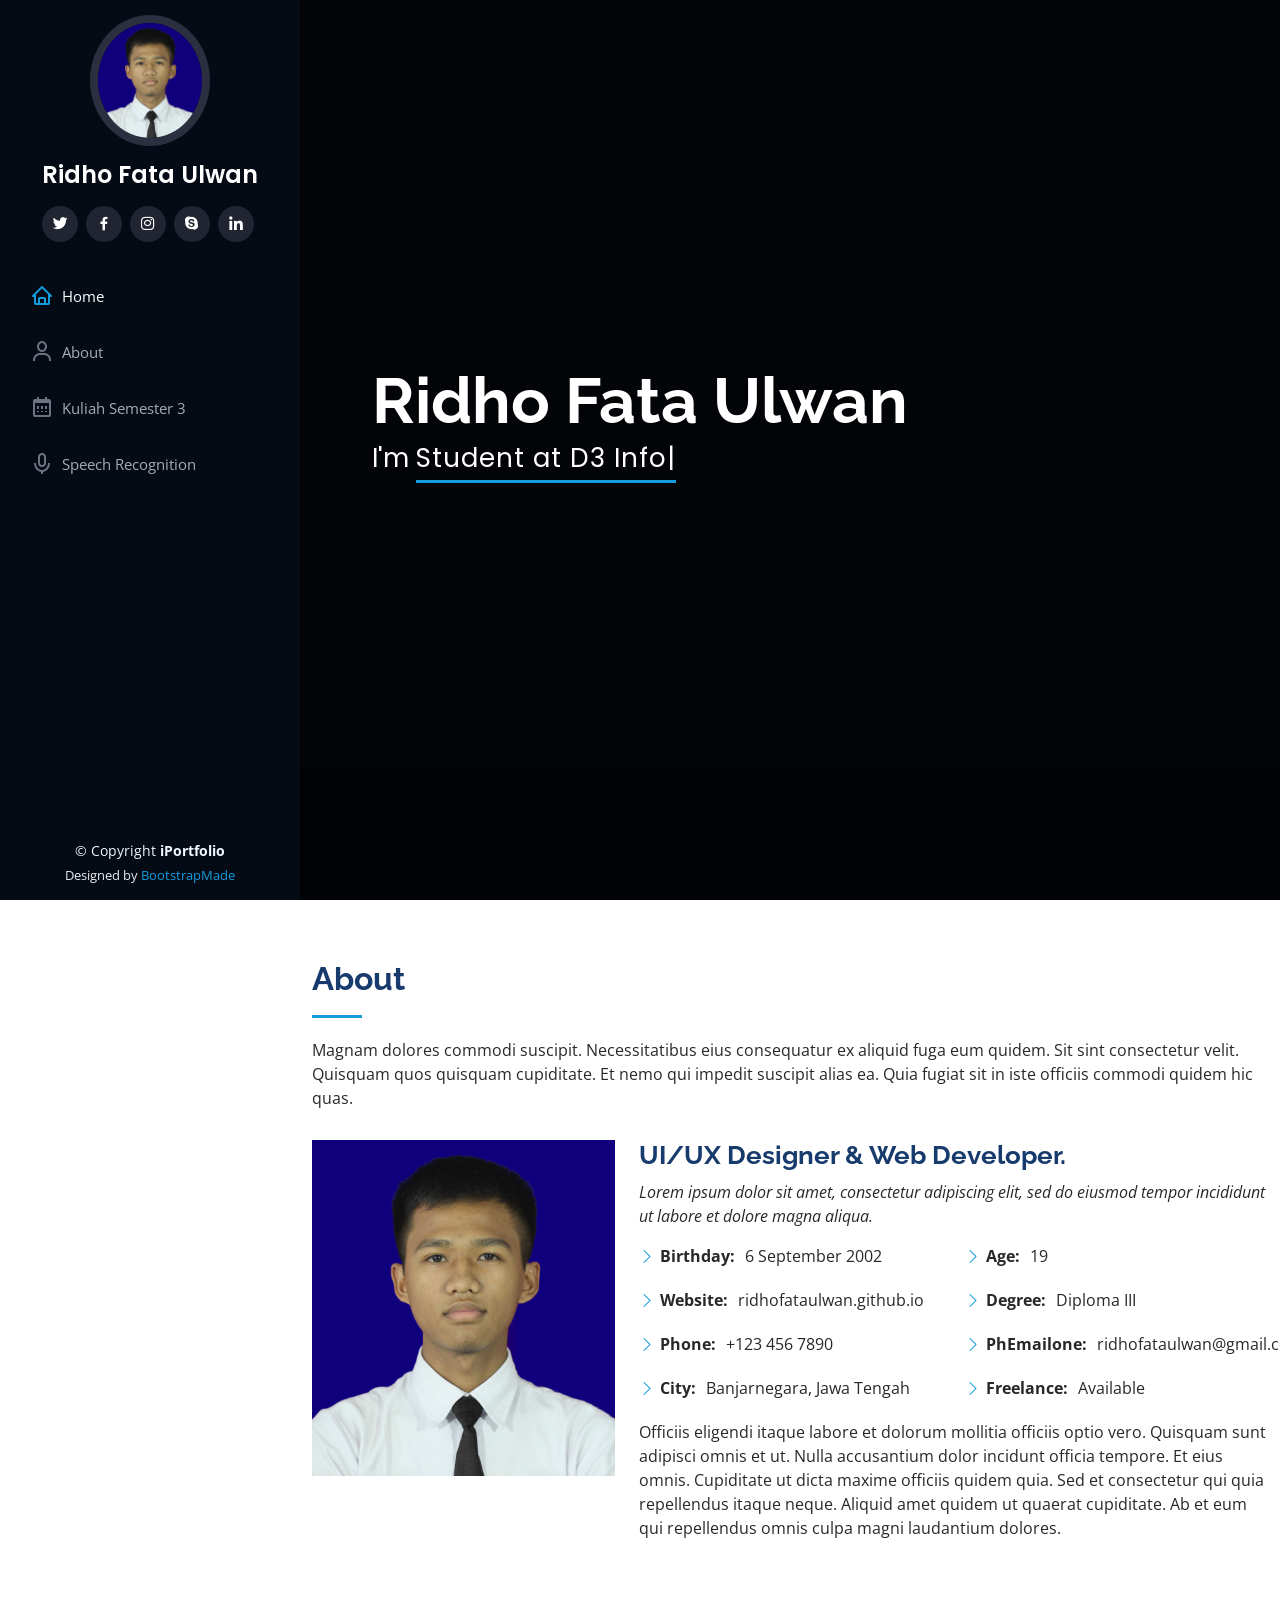
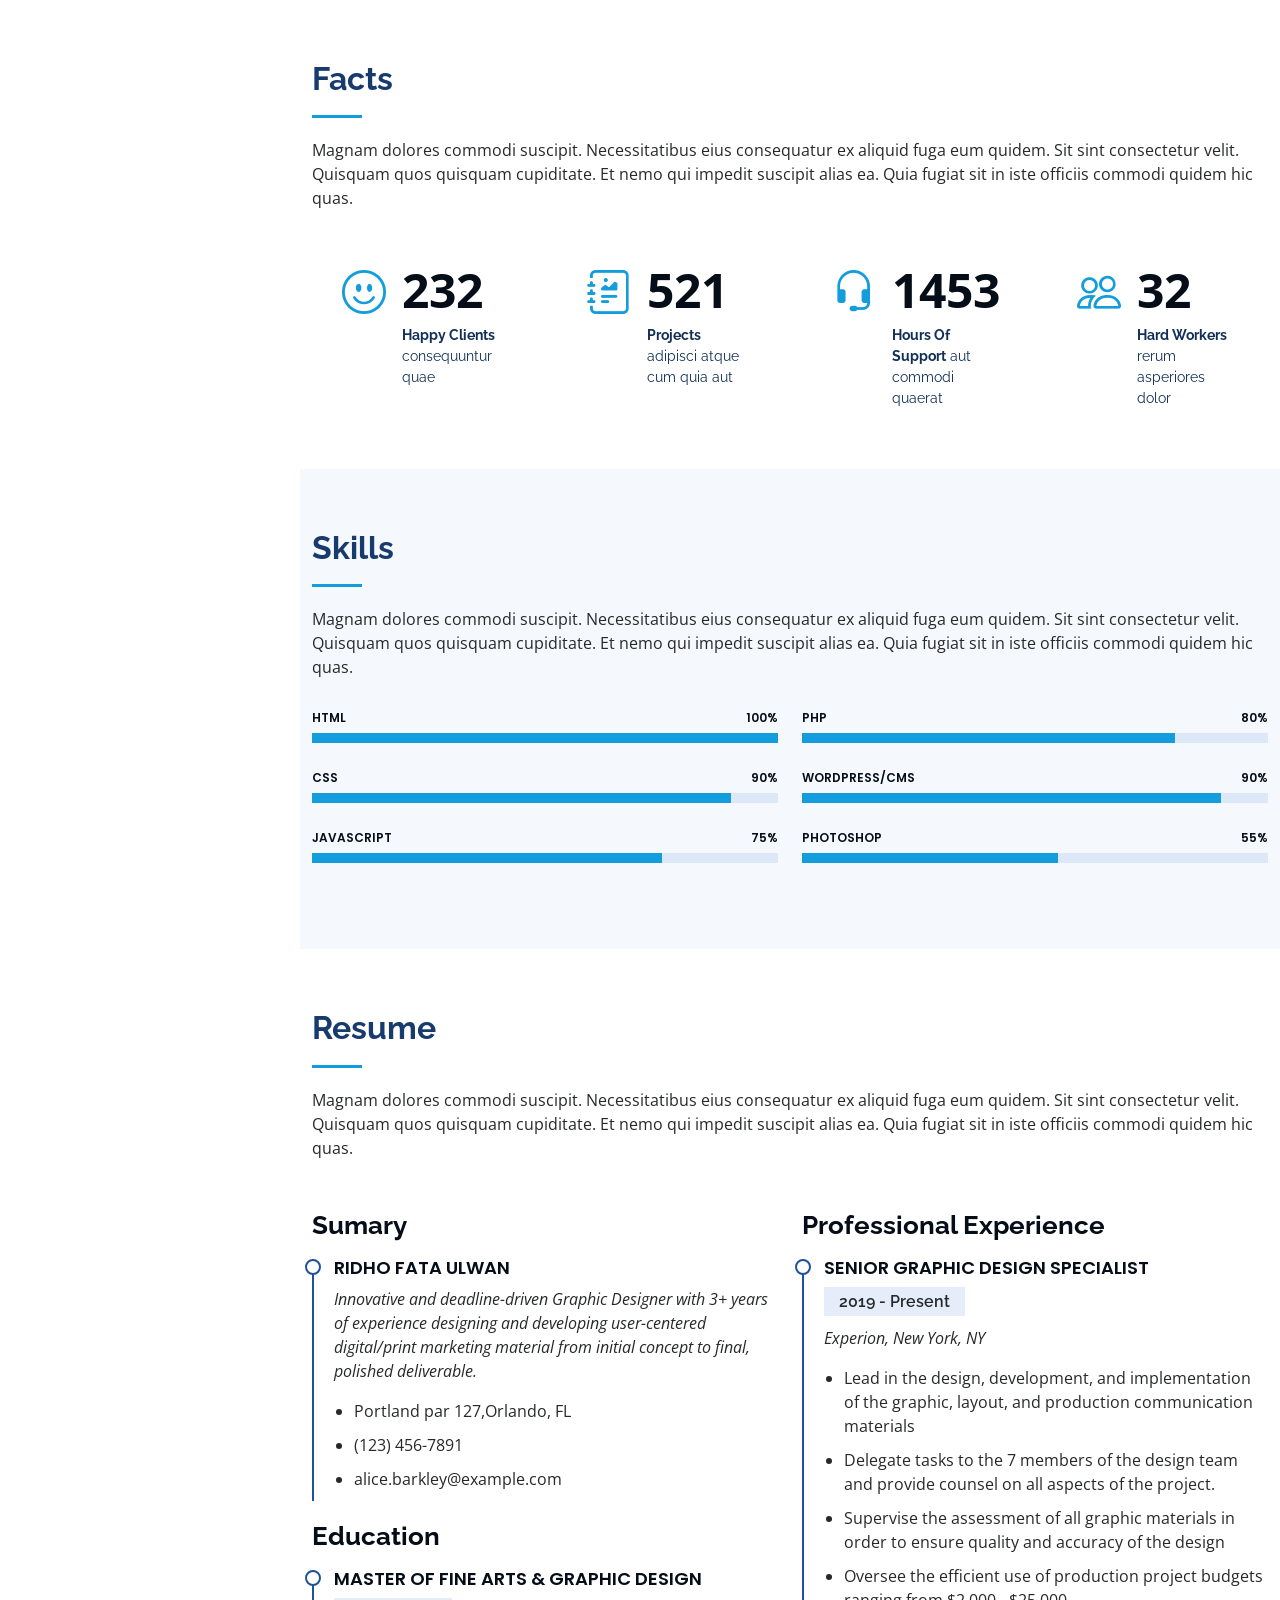
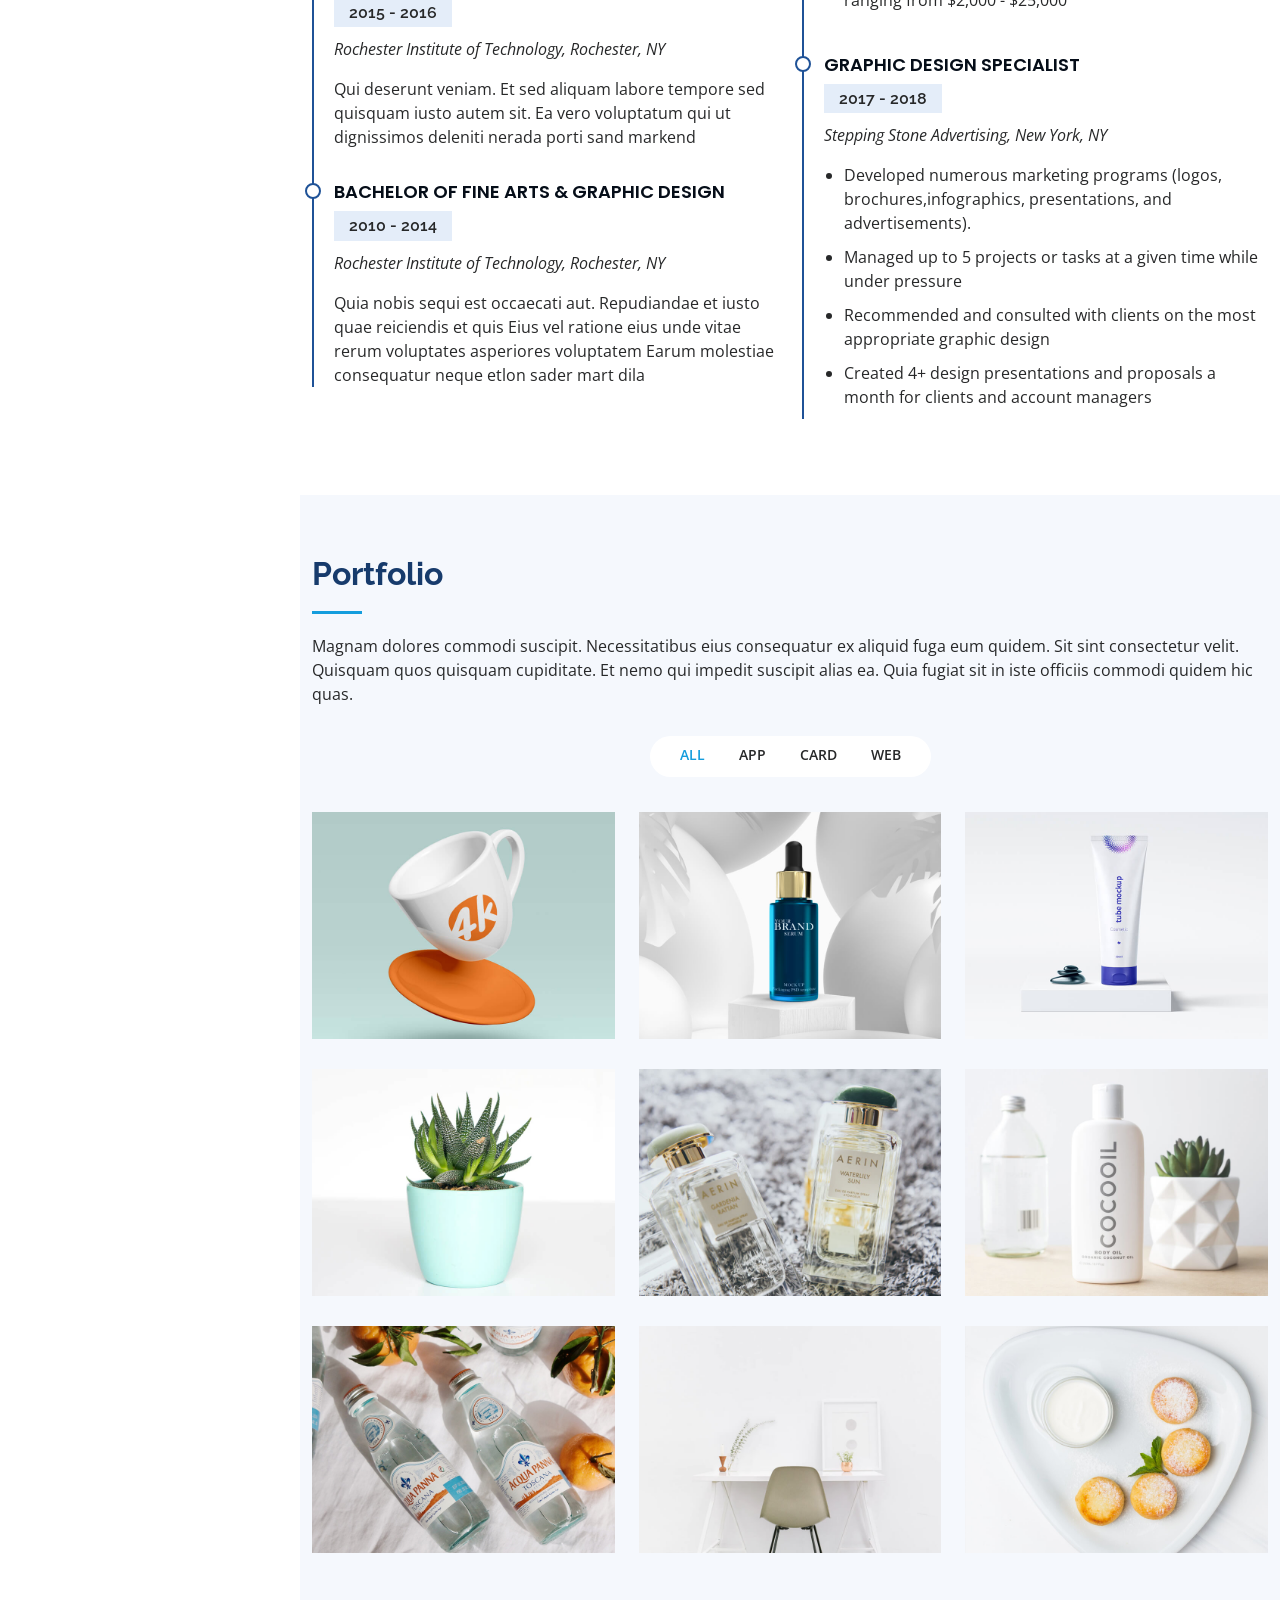
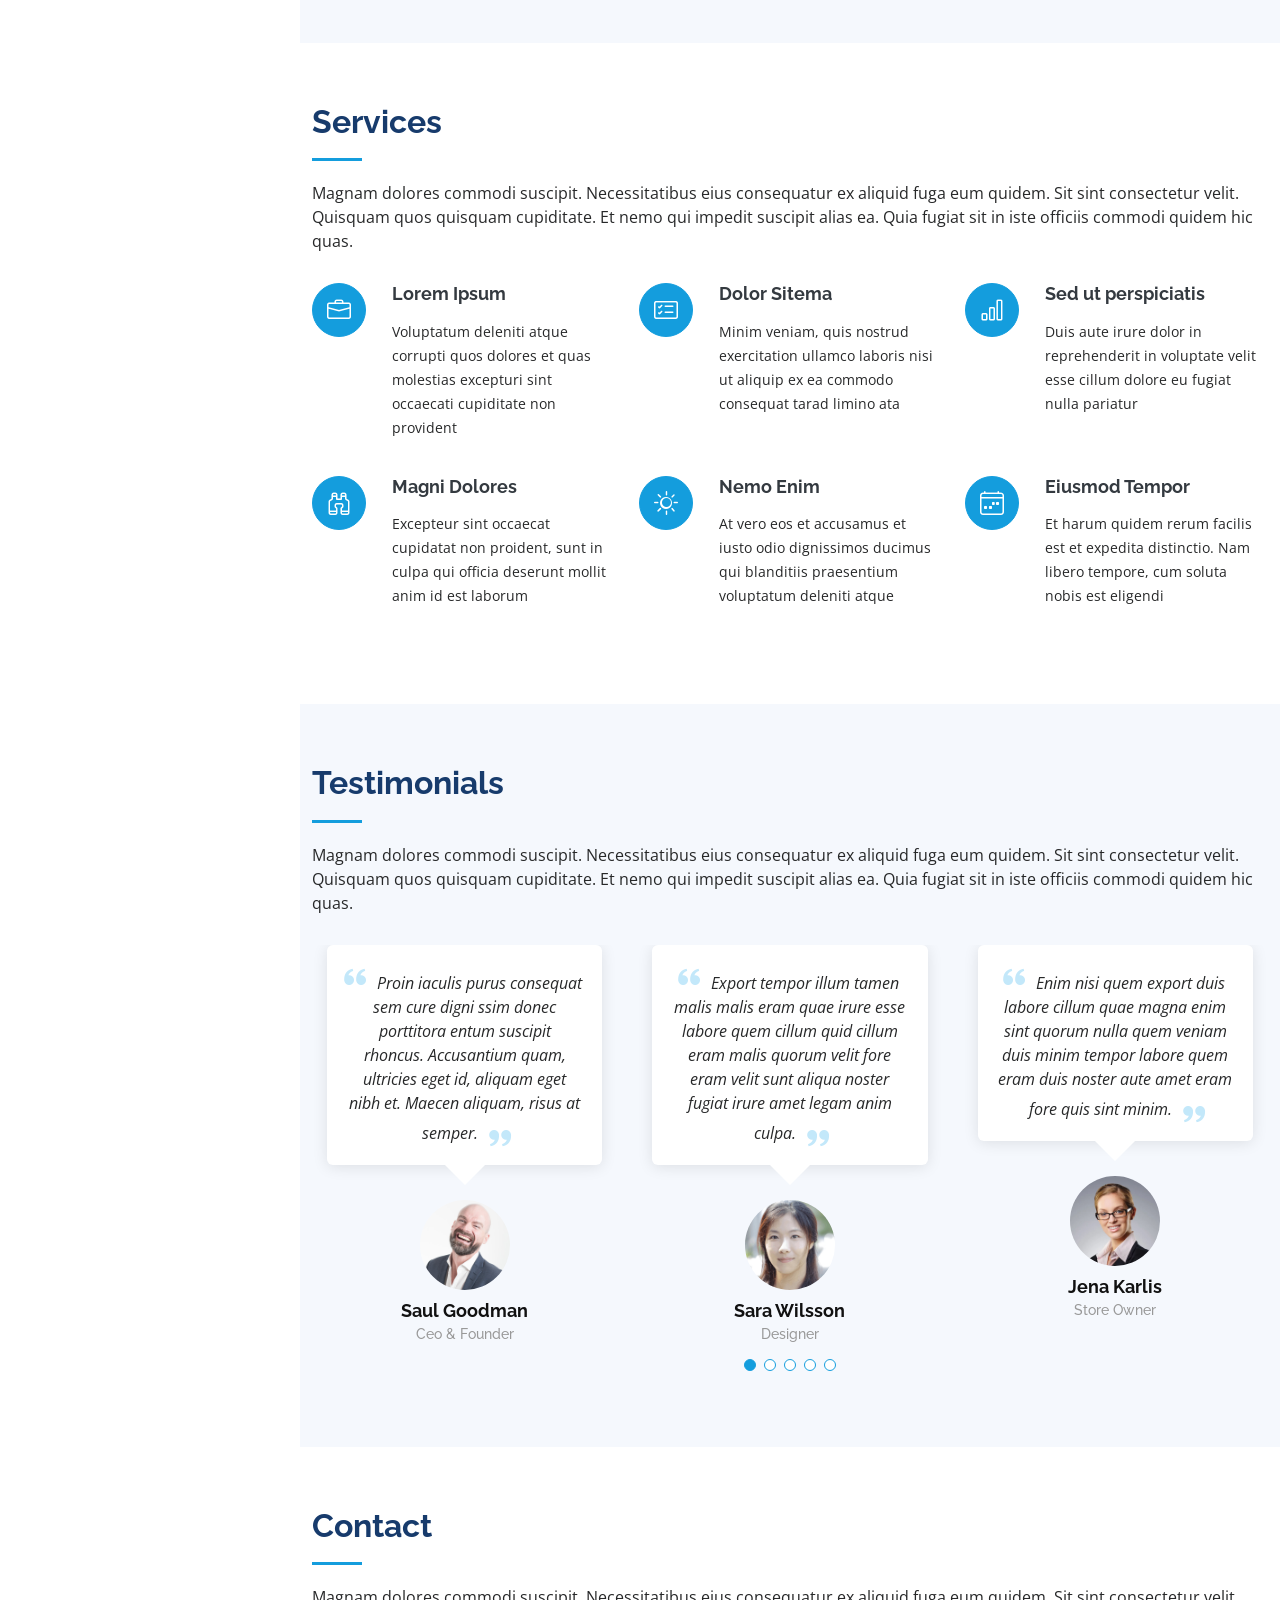
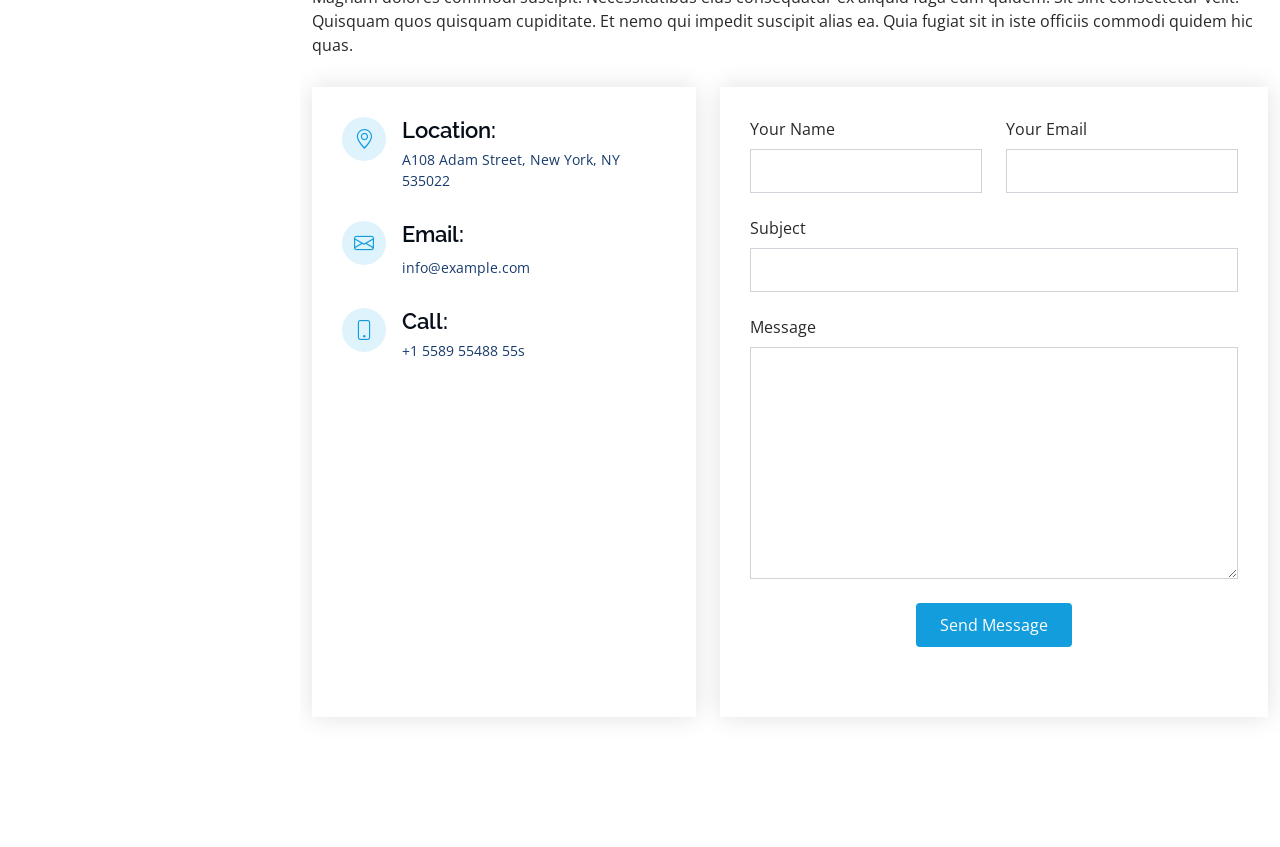
==== commit 8a70e7b8: "Update Bio" ====
--- a/index.html
+++ b/index.html
@@ -120,24 +120,25 @@
                         <div class="row">
                             <div class="col-lg-6">
                                 <ul>
-                                    <li><i class="bi bi-chevron-right"></i> <strong>Birthday:</strong> <span>1 May
-                                            1995</span></li>
+                                    <li><i class="bi bi-chevron-right"></i> <strong>Birthday:</strong> <span>6 September
+                                            2002</span></li>
                                     <li><i class="bi bi-chevron-right"></i> <strong>Website:</strong>
-                                        <span>www.example.com</span>
+                                        <span>ridhofataulwan.github.io</span>
                                     </li>
                                     <li><i class="bi bi-chevron-right"></i> <strong>Phone:</strong> <span>+123 456
                                             7890</span></li>
-                                    <li><i class="bi bi-chevron-right"></i> <strong>City:</strong> <span>New York,
-                                            USA</span></li>
+                                    <li><i class="bi bi-chevron-right"></i> <strong>City:</strong> <span>Banjarnegara,
+                                            Jawa Tengah</span></li>
                                 </ul>
                             </div>
                             <div class="col-lg-6">
                                 <ul>
-                                    <li><i class="bi bi-chevron-right"></i> <strong>Age:</strong> <span>30</span></li>
-                                    <li><i class="bi bi-chevron-right"></i> <strong>Degree:</strong> <span>Master</span>
+                                    <li><i class="bi bi-chevron-right"></i> <strong>Age:</strong> <span>19</span></li>
+                                    <li><i class="bi bi-chevron-right"></i> <strong>Degree:</strong> <span>Diploma
+                                            III</span>
                                     </li>
                                     <li><i class="bi bi-chevron-right"></i> <strong>PhEmailone:</strong>
-                                        <span>email@example.com</span>
+                                        <span>ridhofataulwan@gmail.com</span>
                                     </li>
                                     <li><i class="bi bi-chevron-right"></i> <strong>Freelance:</strong>
                                         <span>Available</span>
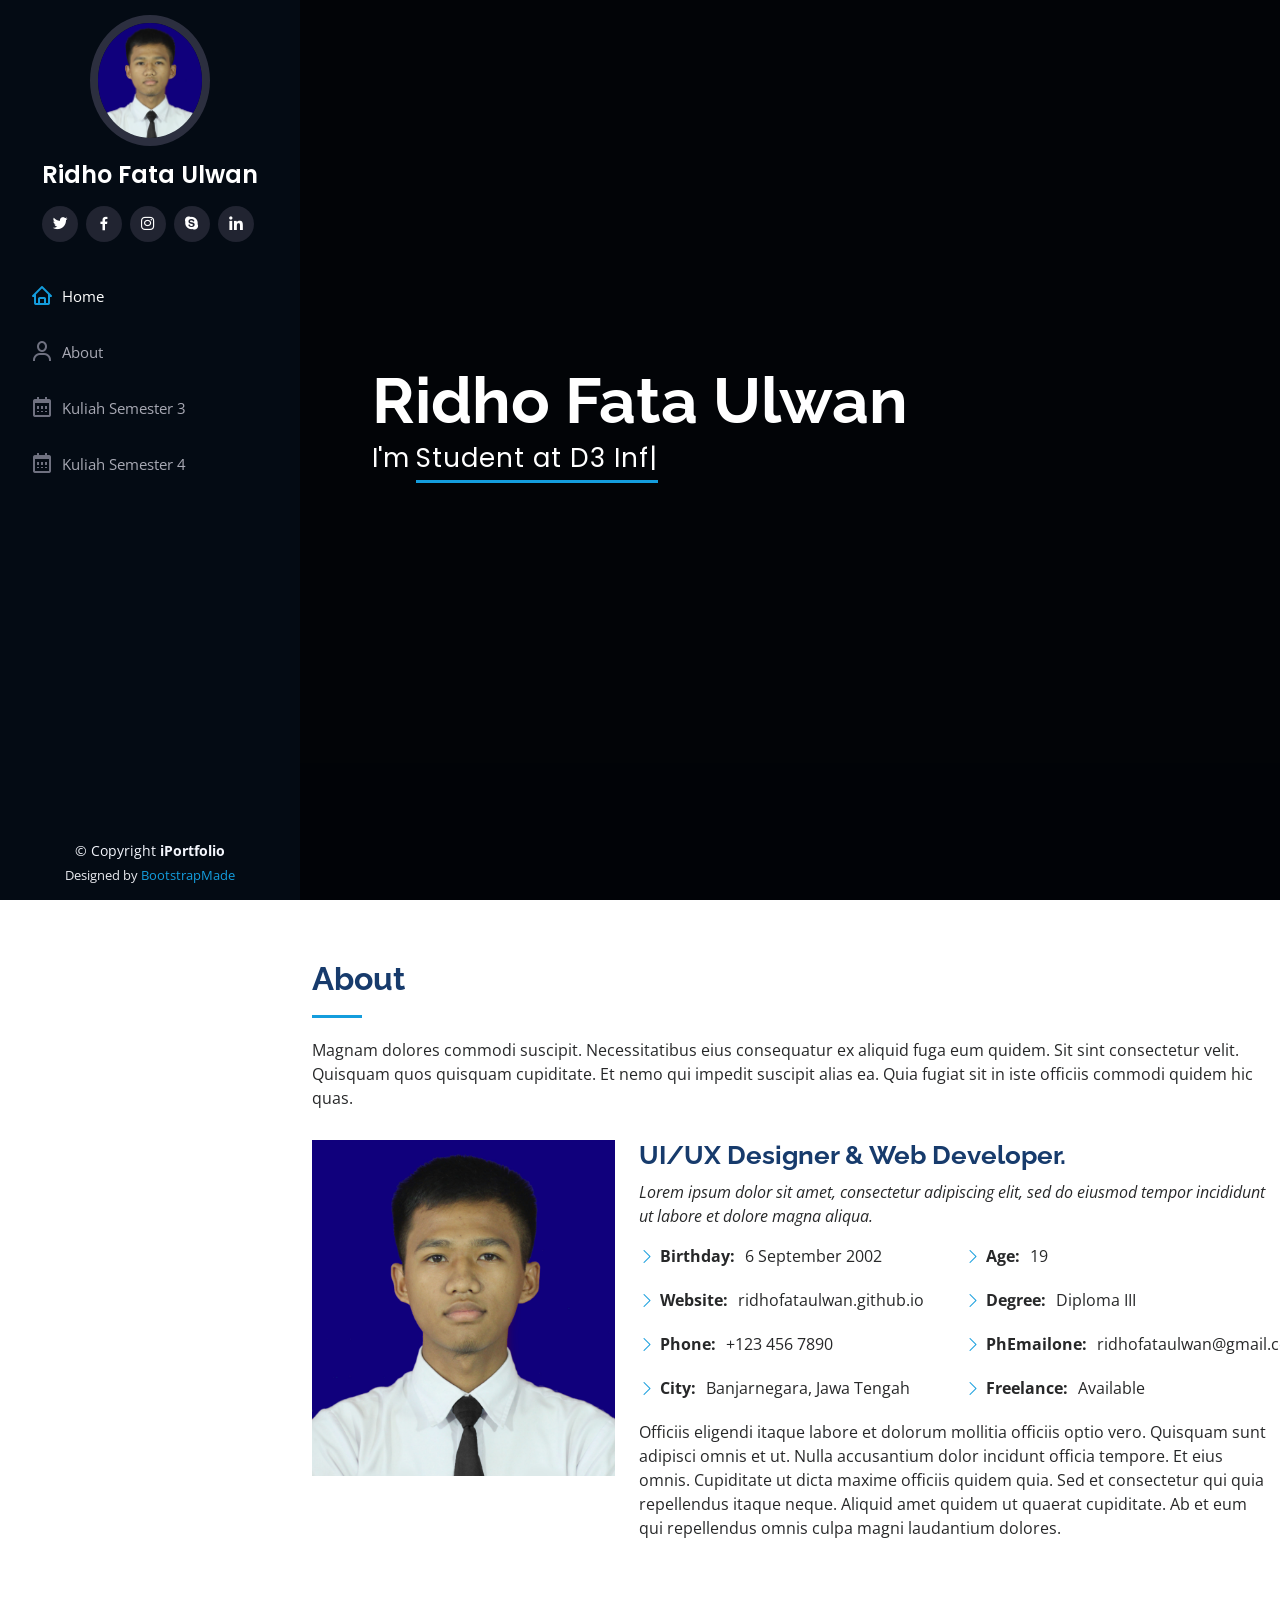
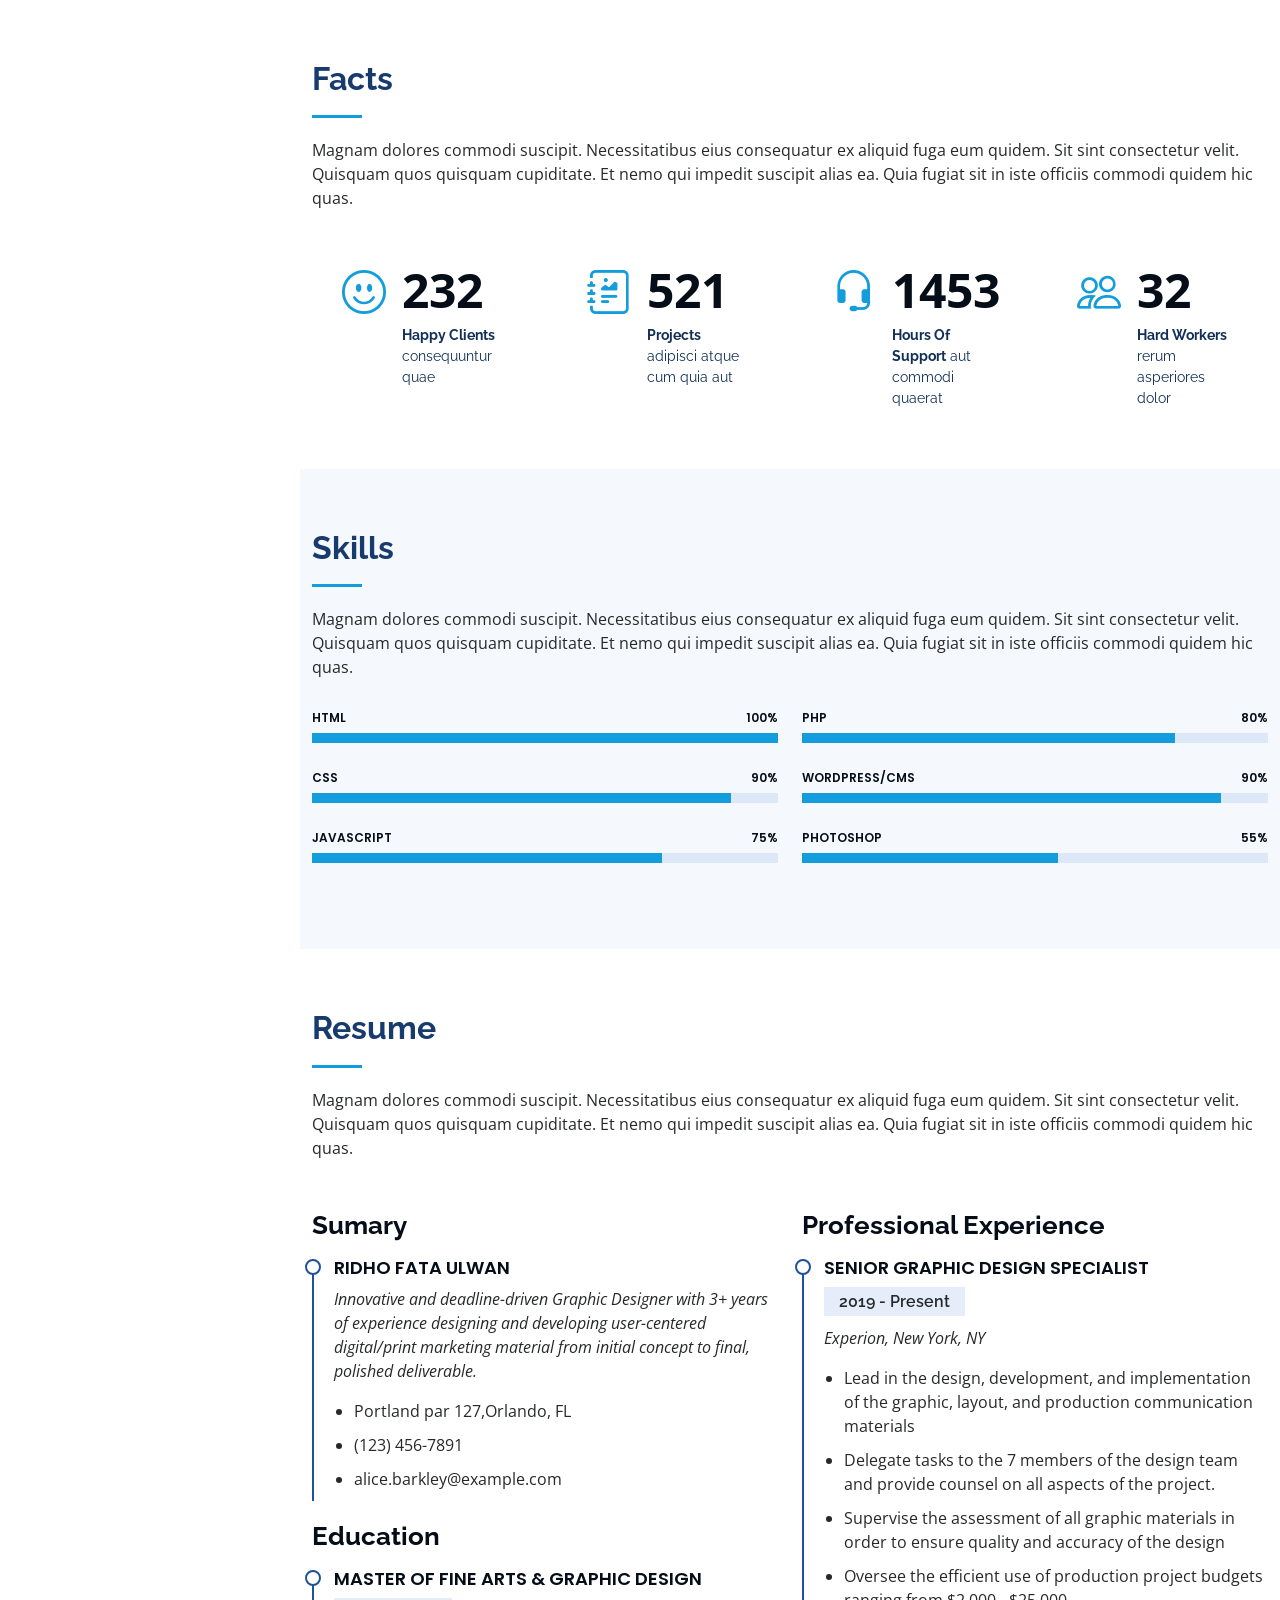
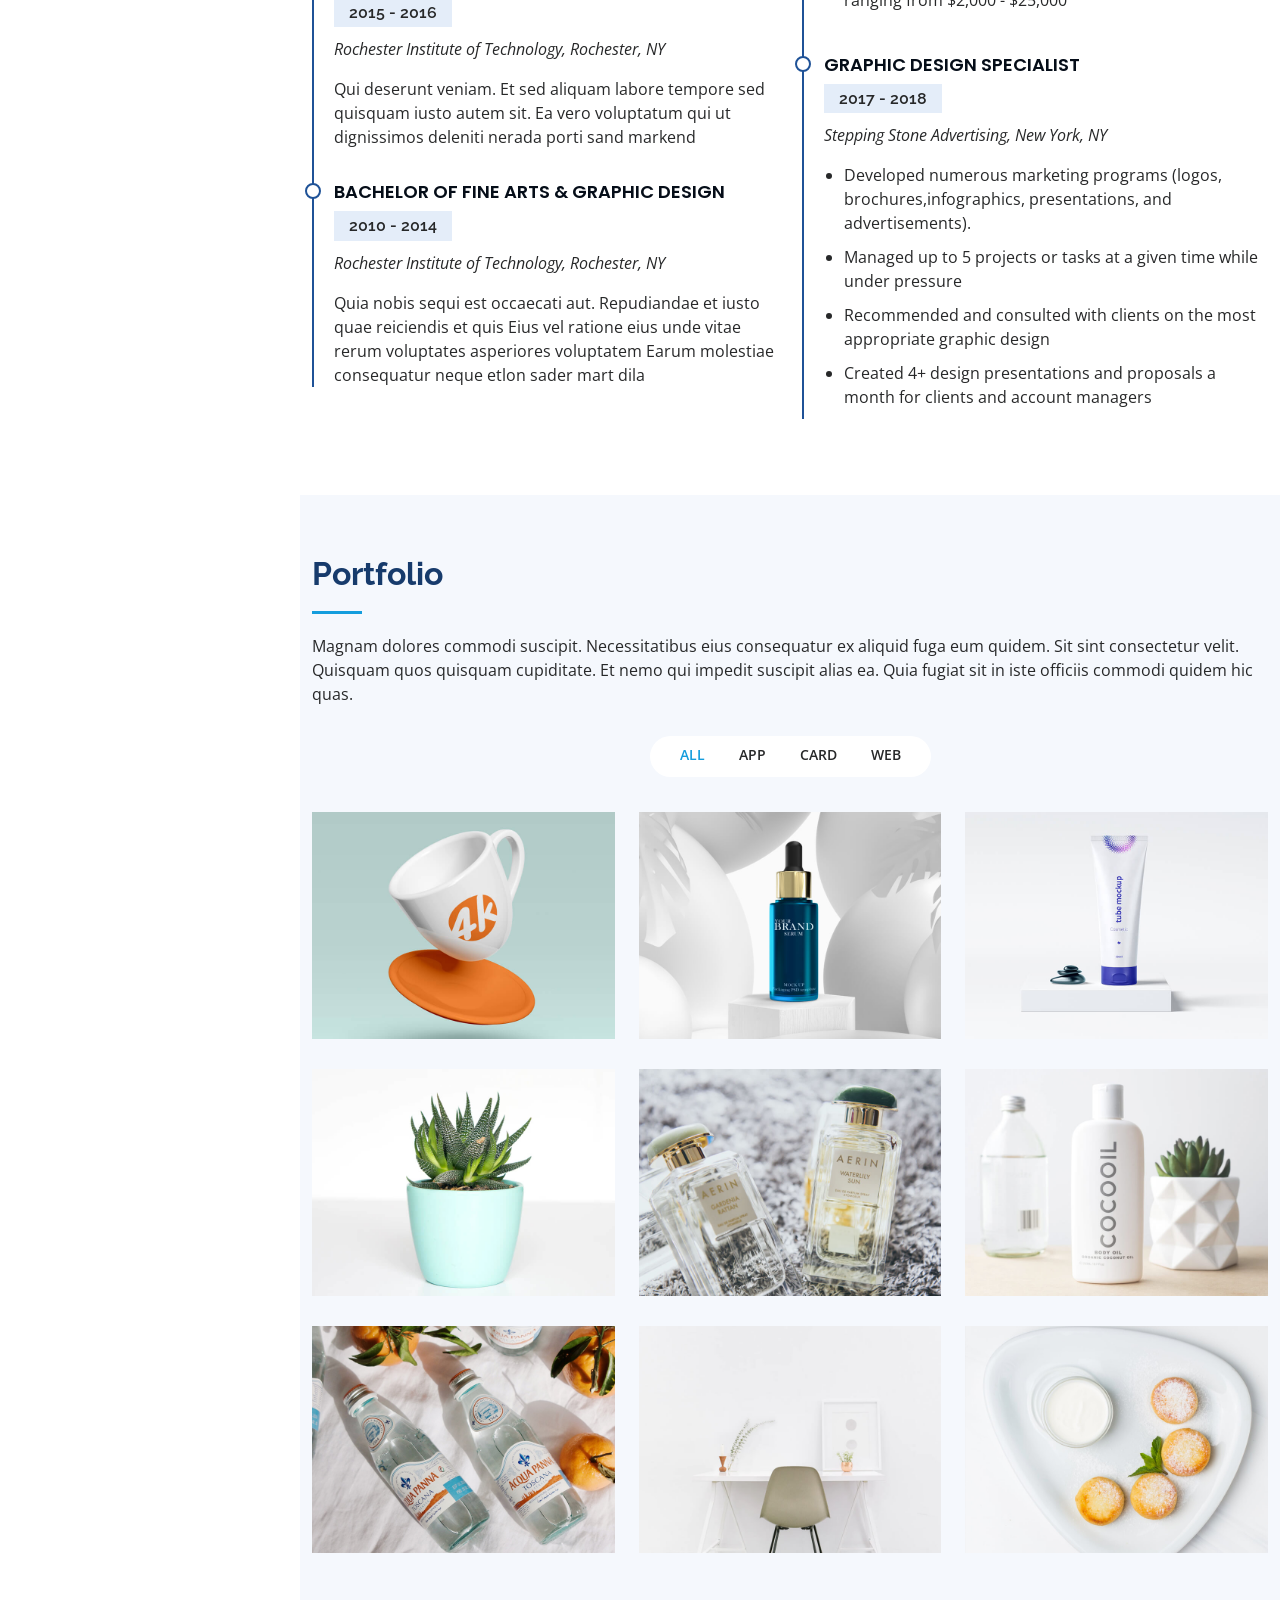
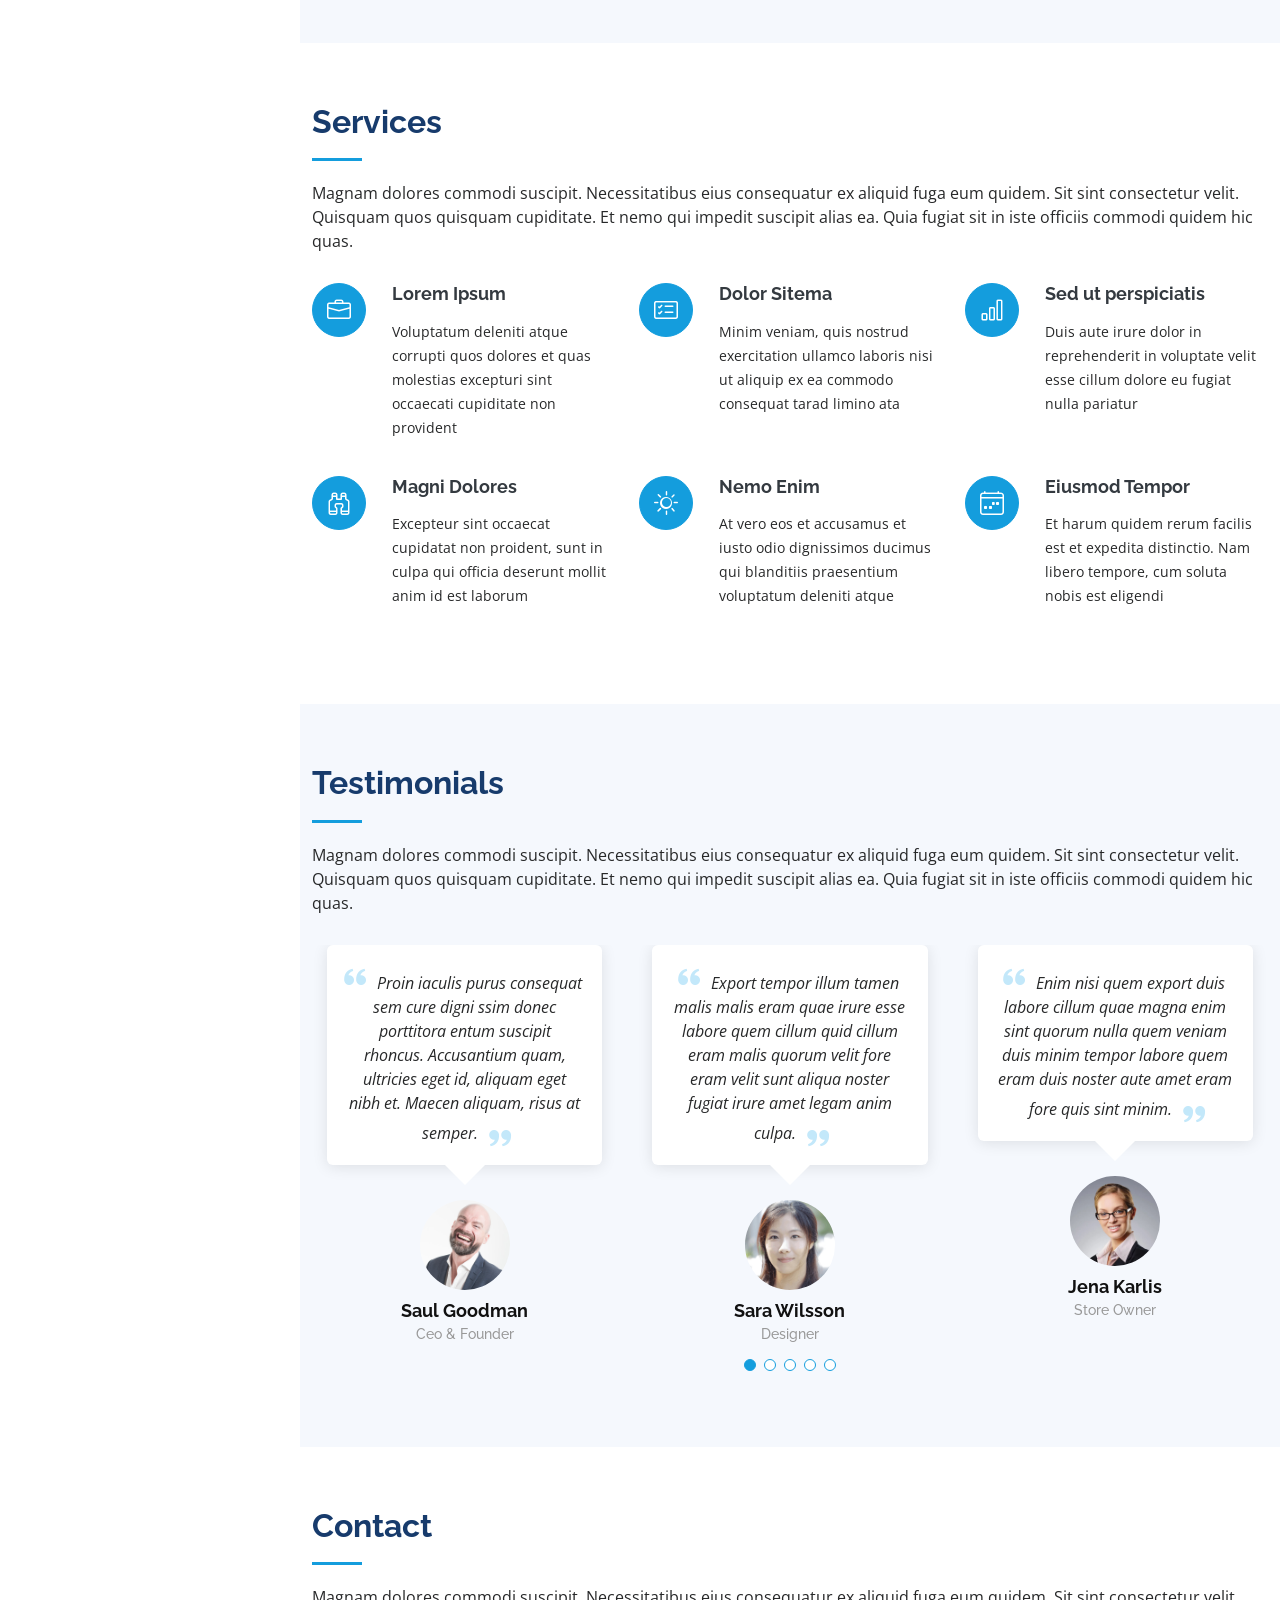
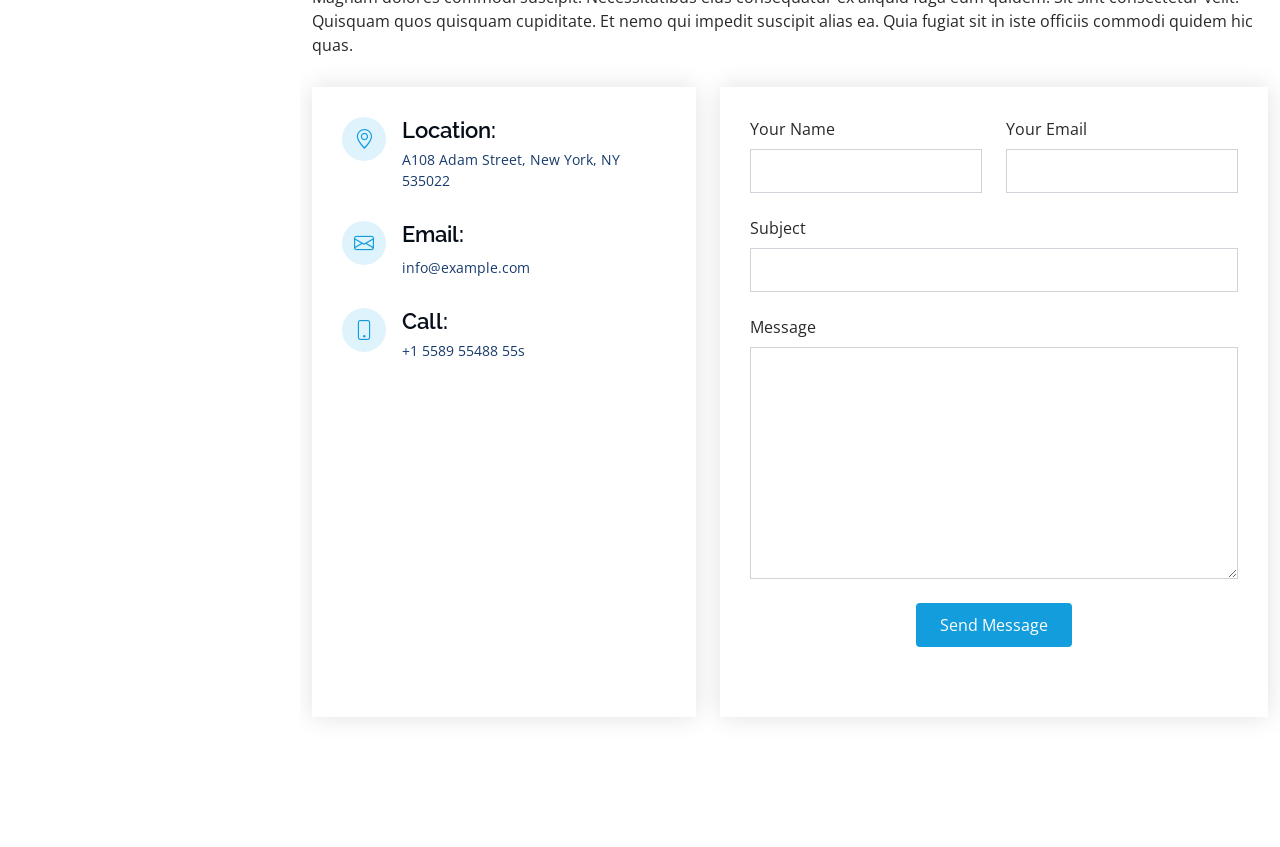
==== commit 2484b8d8: "Add Jadwal Semester 4 to Navbar - Remove Speech Recognition" ====
--- a/index.html
+++ b/index.html
@@ -76,9 +76,11 @@
                             <span>Contact</span></a></li> -->
                     <li><a href="pages/semester-3.html" class="nav-link scrollto"><i class="bx bx-calendar"></i>
                             <span>Kuliah Semester 3</span></a></li>
-                    <li><a href="pages/speech-recognition.html" class="nav-link scrollto"><i
+                    <li><a href="pages/semester-4.html" class="nav-link scrollto"><i class="bx bx-calendar"></i>
+                            <span>Kuliah Semester 4</span></a></li>
+                    <!-- <li><a href="pages/speech-recognition.html" class="nav-link scrollto"><i
                                 class="bx bx-microphone"></i>
-                            <span>Speech Recognition</span></a></li>
+                            <span>Speech Recognition</span></a></li> -->
                 </ul>
             </nav><!-- .nav-menu -->
         </div>
